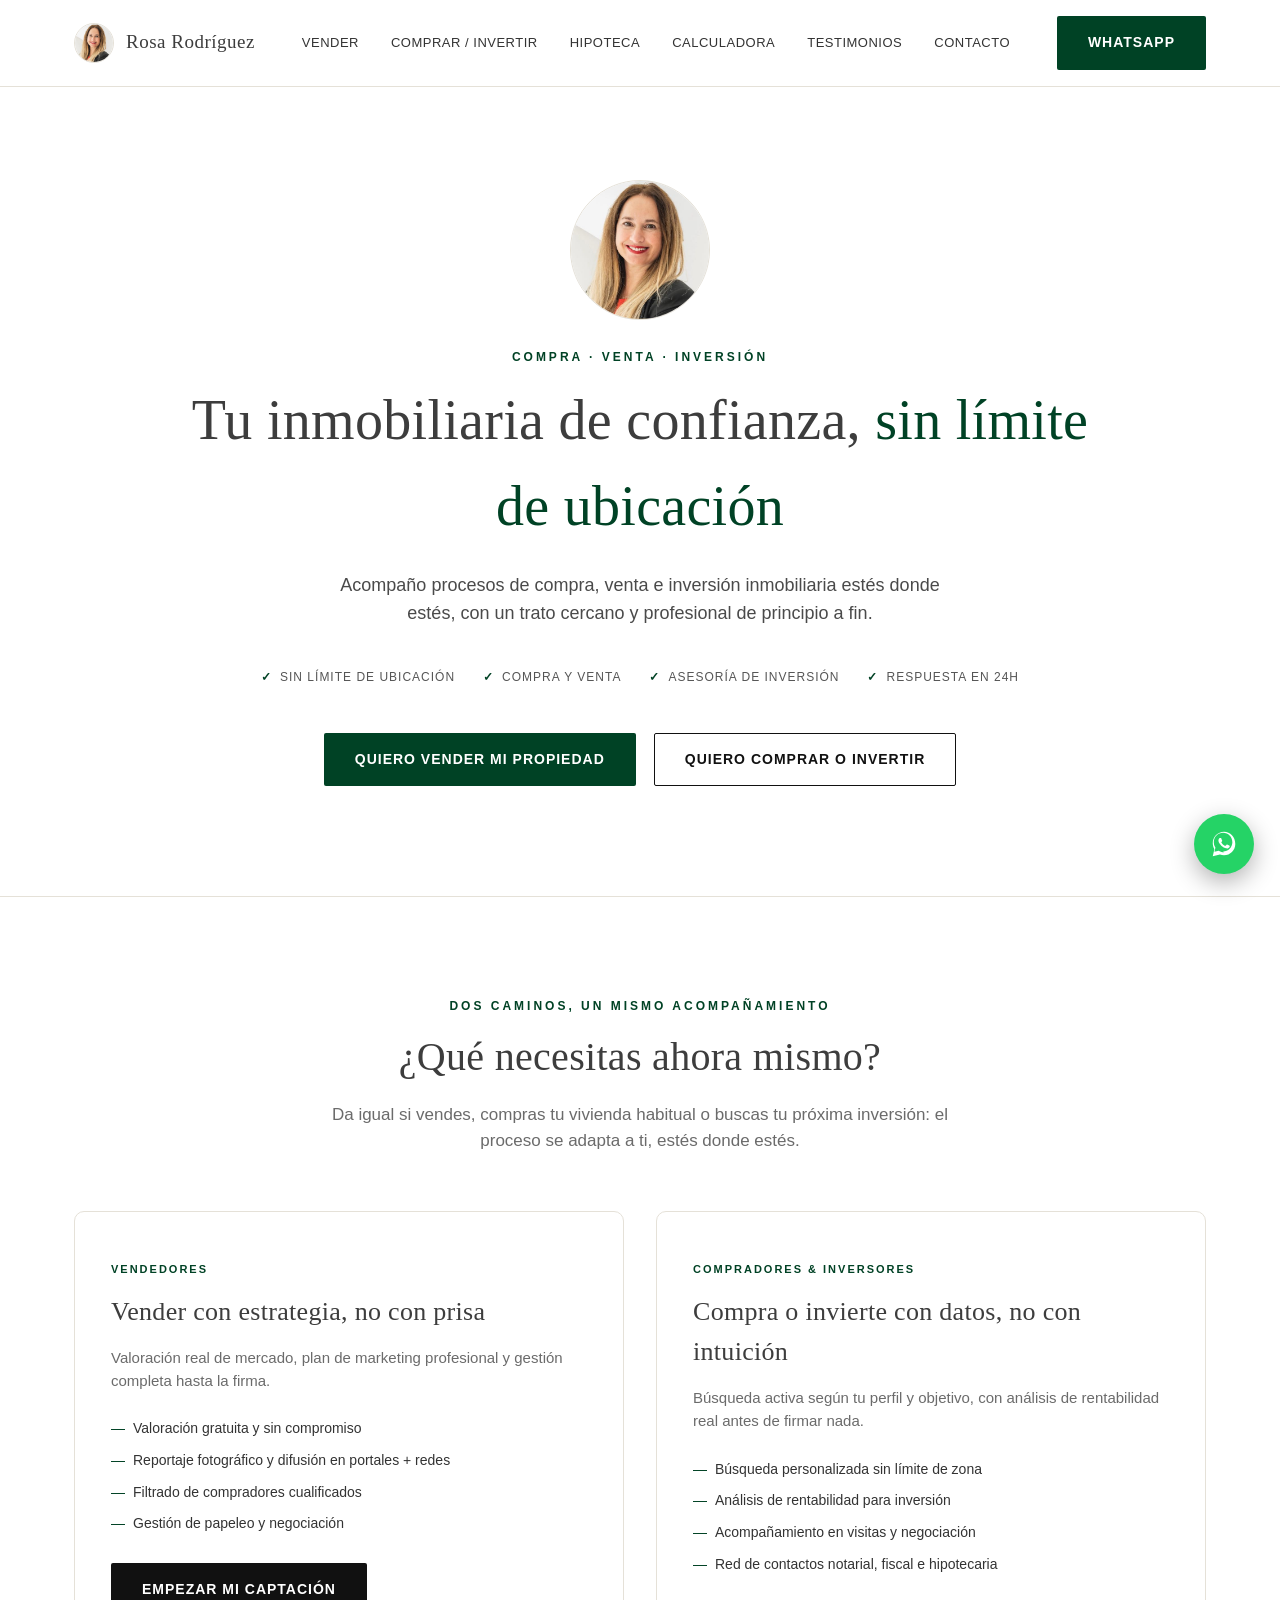
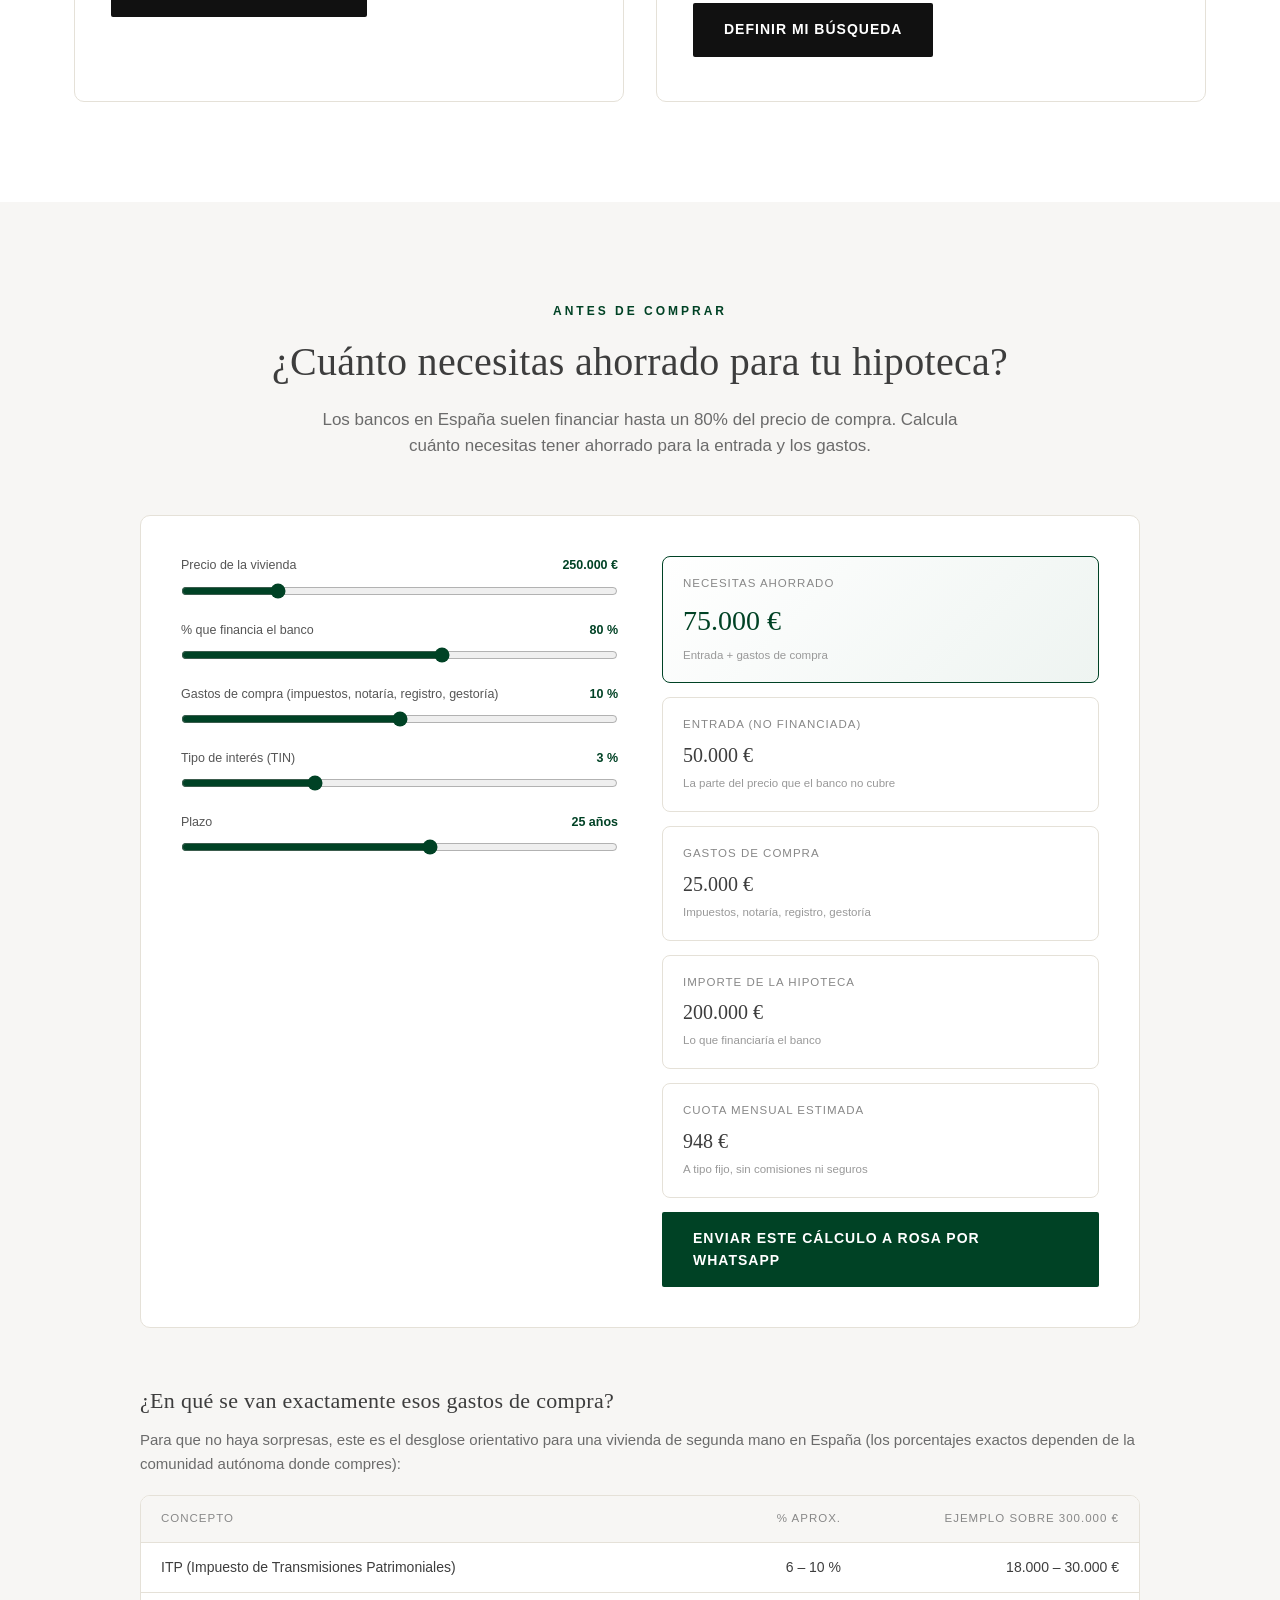
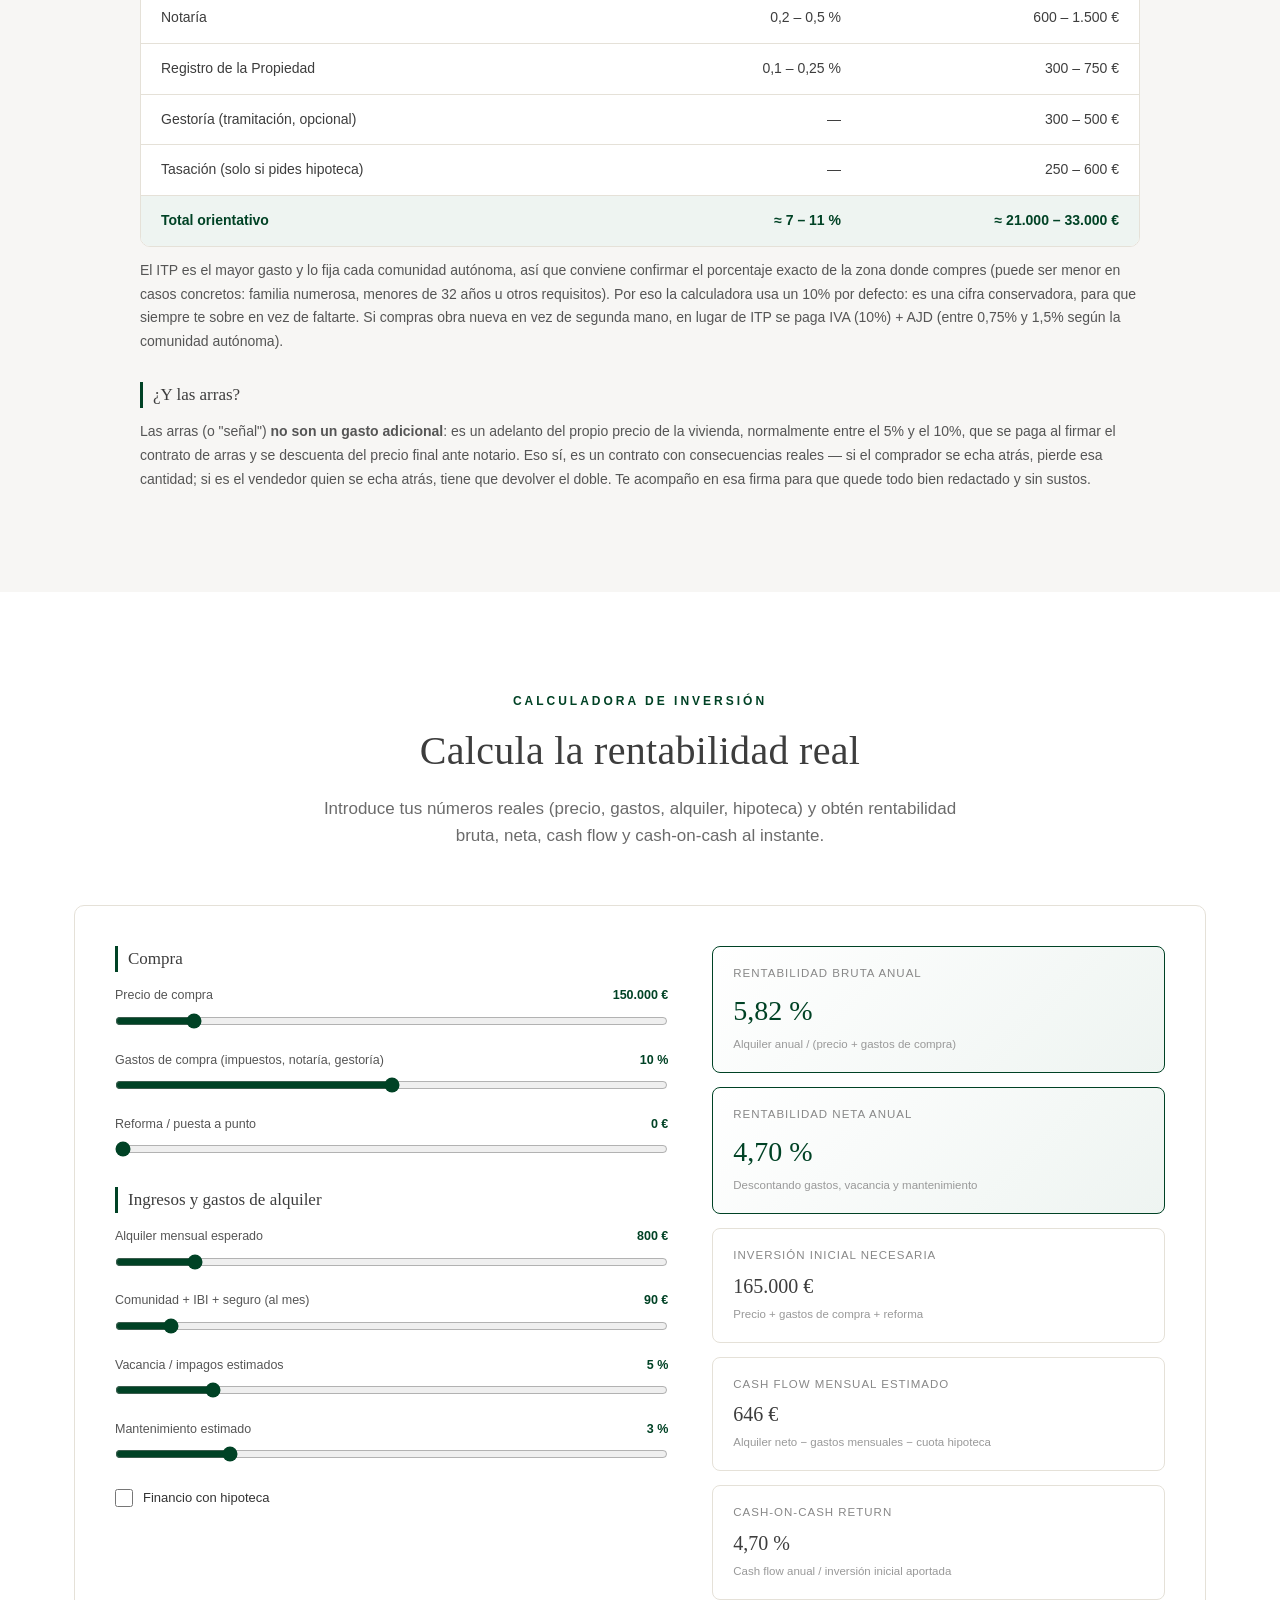
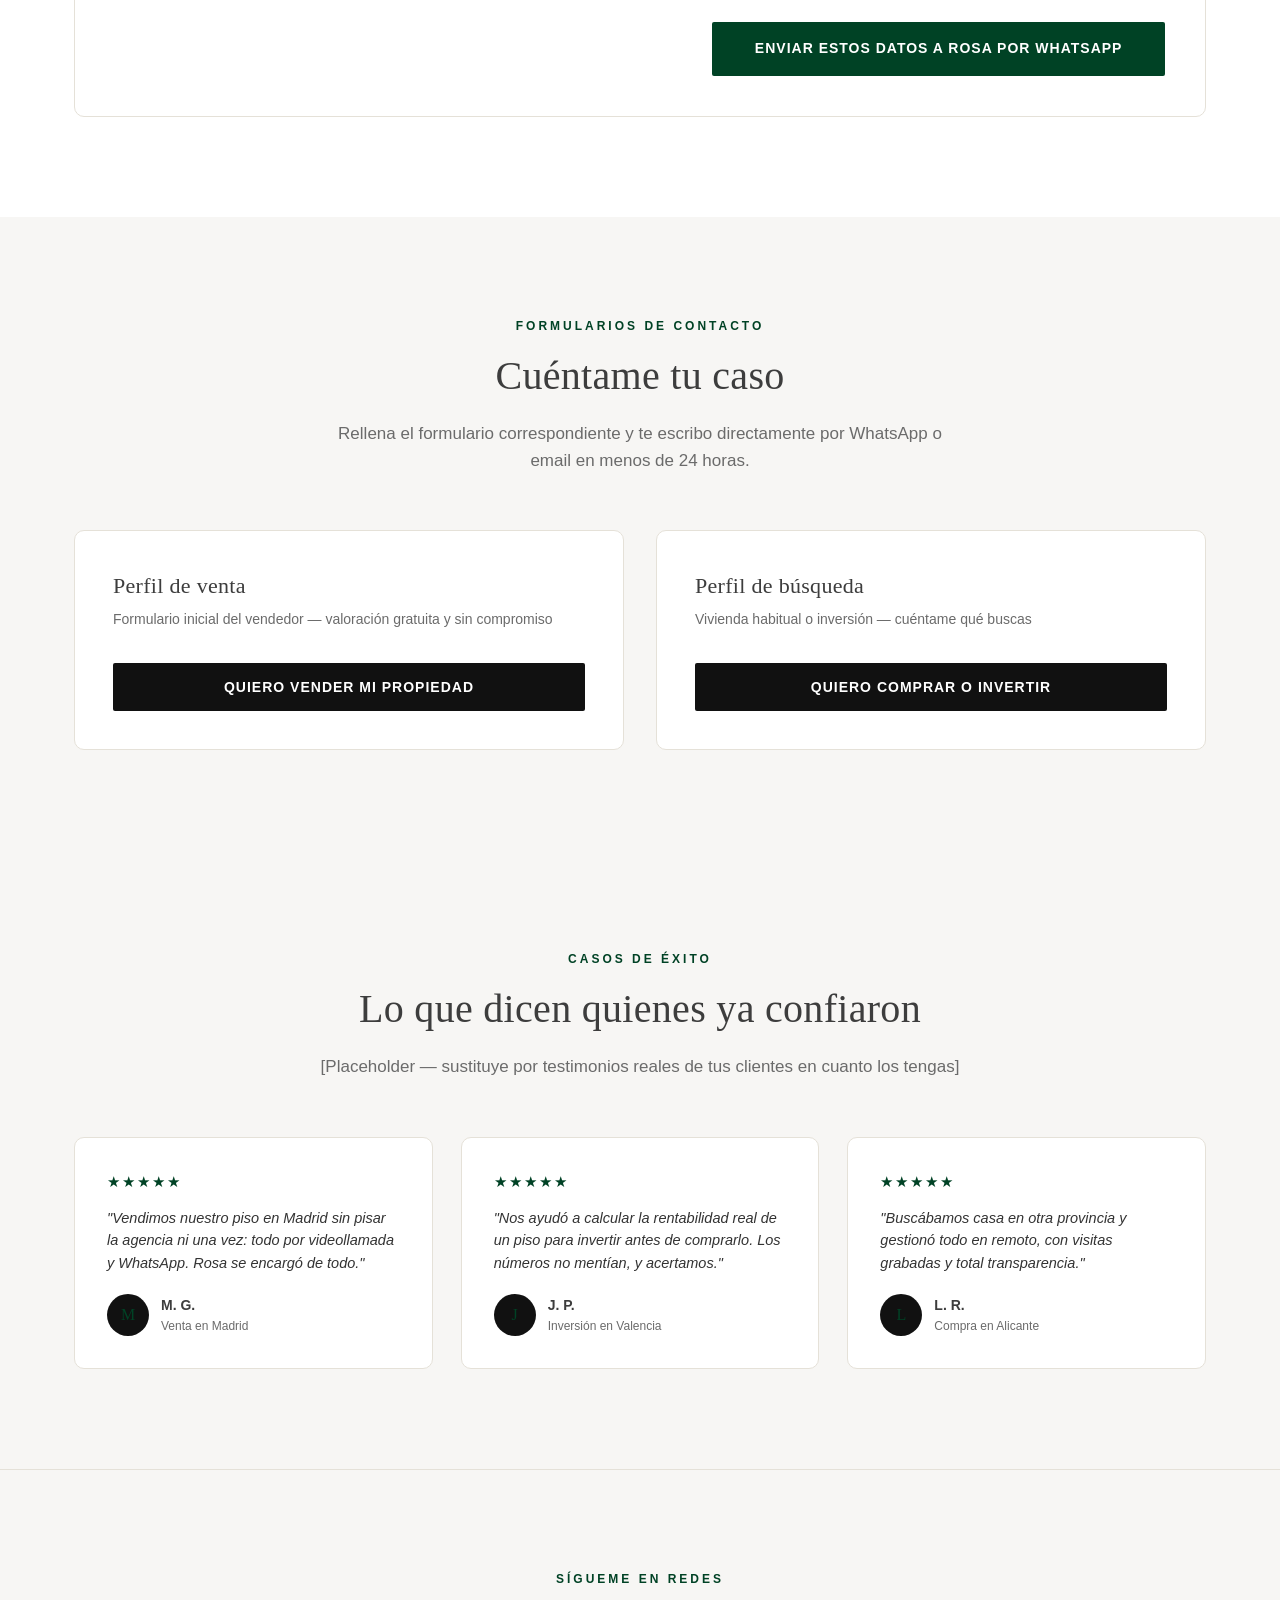
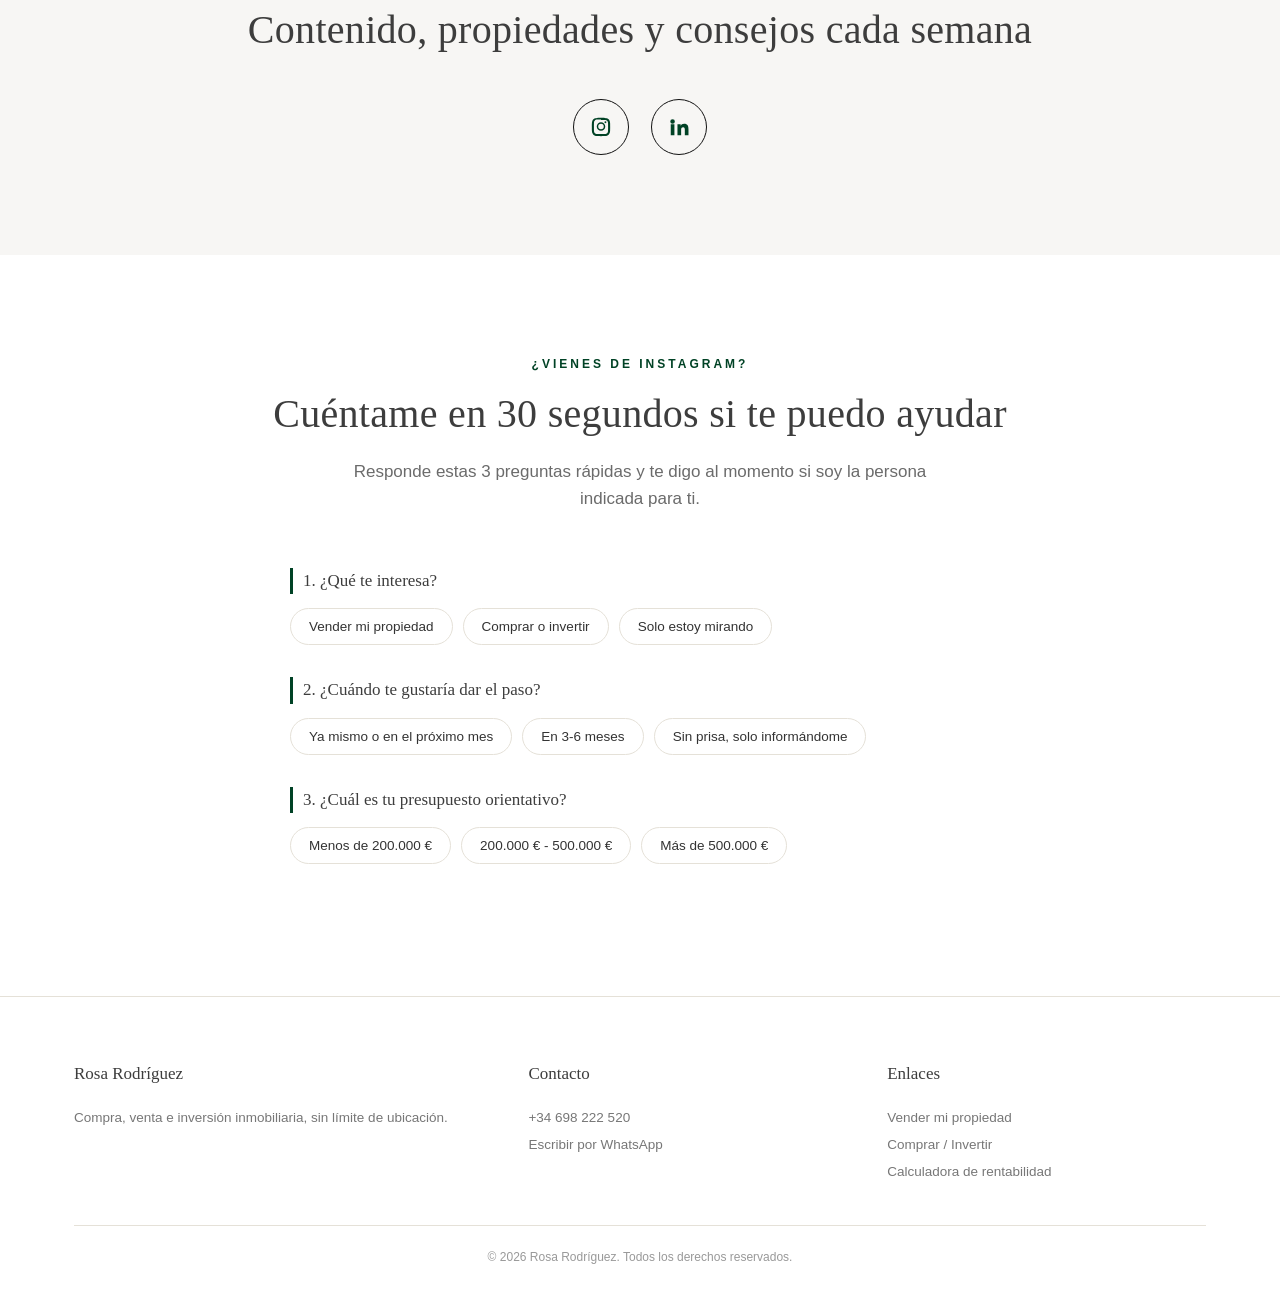
==== index.html @ 21b3a876 "Verde ingles oscuro, texto en gris para contraste, y quitar toda referencia a localizacion especific" ====
<!DOCTYPE html>
<html lang="es">
<head>
<meta charset="UTF-8">
<meta name="viewport" content="width=device-width, initial-scale=1.0">
<title>Rosa Rodríguez | Compra, venta e inversión inmobiliaria, sin límite de ubicación</title>
<meta name="description" content="Rosa Rodríguez. Compra, venta e inversión inmobiliaria sin límite de ubicación. Calculadora de rentabilidad gratuita.">
<link rel="icon" href="data:image/svg+xml,<svg xmlns=%22http://www.w3.org/2000/svg%22 viewBox=%220 0 100 100%22><rect width=%22100%22 height=%22100%22 fill=%22%23ffffff%22/><text x=%2250%22 y=%2268%22 font-size=%2260%22 text-anchor=%22middle%22 fill=%22%23004225%22 font-family=%22Georgia,serif%22>R</text></svg>">

<!-- BRAND: etiquetas para que los anuncios/enlaces compartidos en Meta (Instagram/Facebook) muestren
     título, descripción e imagen correctos. Sustituye og:url por la URL real una vez publicada,
     og-image.png ya incluida en esta carpeta. -->
<meta property="og:type" content="website">
<meta property="og:title" content="Rosa Rodríguez | Compra, venta e inversión inmobiliaria">
<meta property="og:description" content="Compra, venta e inversión inmobiliaria sin límite de ubicación. Calculadora de rentabilidad gratuita.">
<meta property="og:image" content="https://rosa12111972.github.io/rosaluxuryrealtor/og-image.png">
<meta property="og:url" content="https://rosa12111972.github.io/rosaluxuryrealtor/">
<meta property="og:locale" content="es_ES">
<meta name="twitter:card" content="summary_large_image">

<!-- BRAND: Meta Pixel — sustituye TU_PIXEL_ID por el ID real de tu cuenta en
     Meta Events Manager (business.facebook.com/events_manager) cuando lo tengas. -->
<script>
!function(f,b,e,v,n,t,s)
{if(f.fbq)return;n=f.fbq=function(){n.callMethod?
n.callMethod.apply(n,arguments):n.queue.push(arguments)};
if(!f._fbq)f._fbq=n;n.push=n;n.loaded=!0;n.version='2.0';
n.queue=[];t=b.createElement(e);t.async=!0;
t.src=v;s=b.getElementsByTagName(e)[0];
s.parentNode.insertBefore(t,s)}(window, document,'script',
'https://connect.facebook.net/en_US/fbevents.js');
fbq('init', 'TU_PIXEL_ID');
fbq('track', 'PageView');
</script>
<noscript><img height="1" width="1" style="display:none"
src="https://www.facebook.com/tr?id=TU_PIXEL_ID&ev=PageView&noscript=1"
/></noscript>

<style>
/* ============================================================
   CONFIG DE MARCA — marca propia e independiente.
   Sustituye los colores --ev-black/--ev-accent si quieres tu
   propia paleta.
   ============================================================ */

:root{
  --ev-black:#111111;
  --ev-black-soft:#1c1c1c;
  --ev-accent:#004225;
  --ev-text:#3d3d3d;
  --ev-white:#ffffff;
  --ev-gray:#6b6b6b;
  --ev-bg:#f7f6f4;
  --ev-border:#e5e1d8;
  --radius:10px;
  --maxw:1180px;
  --shadow: 0 6px 24px rgba(0,0,0,.05);
  --font-serif: 'Georgia', 'Times New Roman', serif;
  --font-sans: -apple-system, BlinkMacSystemFont, 'Segoe UI', Roboto, Arial, sans-serif;
}

*{box-sizing:border-box; margin:0; padding:0;}
html{scroll-behavior:smooth;}
body{
  font-family:var(--font-sans);
  color:var(--ev-text);
  background:var(--ev-bg);
  line-height:1.55;
  -webkit-font-smoothing:antialiased;
}
img{max-width:100%; display:block;}
a{color:inherit; text-decoration:none;}
.wrap{max-width:var(--maxw); margin:0 auto; padding:0 24px;}
section{padding:100px 0;}
h1,h2,h3{font-family:var(--font-serif); font-weight:400; letter-spacing:.3px;}
h2.section-title{
  font-size:clamp(28px,4vw,40px);
  text-align:center;
  margin-bottom:14px;
}
p.section-sub{
  text-align:center;
  color:var(--ev-gray);
  max-width:640px;
  margin:0 auto 56px;
  font-size:17px;
}
.eyebrow{
  text-transform:uppercase;
  letter-spacing:3px;
  font-size:12px;
  color:var(--ev-accent);
  font-weight:600;
  display:block;
  text-align:center;
  margin-bottom:10px;
}
.btn{
  display:inline-flex;
  align-items:center;
  gap:8px;
  padding:15px 30px;
  border-radius:2px;
  font-size:14px;
  letter-spacing:1px;
  text-transform:uppercase;
  font-weight:600;
  cursor:pointer;
  border:1px solid transparent;
  transition:all .25s ease;
}
.btn-primary{ background:var(--ev-black); color:var(--ev-white); }
.btn-primary:hover{ background:var(--ev-accent); color:var(--ev-white); }
.btn-accent{ background:var(--ev-accent); color:var(--ev-white); }
.btn-accent:hover{ background:var(--ev-black); color:var(--ev-white); }
.btn-outline{ background:transparent; border-color:var(--ev-black); color:var(--ev-black); }
.btn-outline:hover{ background:var(--ev-black); color:var(--ev-white); }
.btn-wa{ background:#25D366; color:#fff; }
.btn-wa:hover{ background:#1ebe57; }

/* ---------- HEADER ---------- */
header{
  position:fixed; top:0; left:0; right:0; z-index:1000;
  background:rgba(255,255,255,.94);
  backdrop-filter:blur(6px);
  border-bottom:1px solid var(--ev-border);
}
.nav{
  max-width:var(--maxw); margin:0 auto; padding:16px 24px;
  display:flex; align-items:center; justify-content:space-between;
}
.brand{ display:flex; align-items:center; gap:12px; }
.brand-avatar{
  width:40px; height:40px; border-radius:50%; object-fit:cover;
  border:1px solid var(--ev-border);
}
.brand-text{ display:flex; flex-direction:column; line-height:1.1; }
.brand .name{ font-family:var(--font-serif); color:var(--ev-text); font-size:19px; letter-spacing:.5px; }
.brand .parent{ /* BRAND: solo modo afiliado */
  display:flex; align-items:center; gap:3px; width:fit-content;
  color:var(--ev-black); font-weight:600;
  font-size:10.5px; letter-spacing:1.8px; text-transform:uppercase;
  margin-top:5px;
}
.brand .parent .amp{ color:var(--ev-accent); font-weight:800; }
.amp-inline{ color:var(--ev-accent); font-weight:700; }
.nav-links{ display:flex; gap:32px; align-items:center; }
.nav-links a{ color:#333; font-size:13px; letter-spacing:.5px; text-transform:uppercase; transition:color .2s; }
.nav-links a:hover{ color:var(--ev-accent); }
.nav-cta{ display:flex; gap:12px; }
.burger{ display:none; background:none; border:none; color:var(--ev-black); font-size:26px; cursor:pointer; }

/* ---------- HERO ---------- */
.hero{
  padding:180px 0 110px;
  background:var(--ev-white);
  color:var(--ev-text);
  text-align:center;
  border-bottom:1px solid var(--ev-border);
}
.hero-avatar{
  width:140px; height:140px; border-radius:50%; object-fit:cover;
  border:1px solid var(--ev-border); margin:0 auto 28px;
}
.hero h1{
  font-size:clamp(32px,5.2vw,56px);
  max-width:900px;
  margin:0 auto 22px;
}
.hero h1 em{ font-style:normal; color:var(--ev-accent); }
.hero p.lead{
  max-width:620px; margin:0 auto 40px;
  color:#4a4a4a; font-size:18px;
}
.hero-badges{
  display:flex; justify-content:center; gap:28px; flex-wrap:wrap;
  margin:0 auto 46px; max-width:800px;
}
.hero-badges span{
  font-size:12px; letter-spacing:1px; text-transform:uppercase;
  color:#555; display:flex; align-items:center; gap:8px;
}
.hero-badges span::before{ content:"✓"; color:var(--ev-accent); font-weight:700; }
.hero-cta{ display:flex; gap:18px; justify-content:center; flex-wrap:wrap; }

/* ---------- FUNNEL CARDS (dual) ---------- */
.dual{
  background:var(--ev-white);
}
.dual-grid{
  display:grid; grid-template-columns:1fr 1fr; gap:32px;
}
.dual-card{
  border:1px solid var(--ev-border);
  border-radius:var(--radius);
  padding:44px 36px;
  position:relative;
  overflow:hidden;
  transition:transform .25s ease, box-shadow .25s ease;
}
.dual-card:hover{ transform:translateY(-4px); box-shadow:var(--shadow); }
.dual-card .tag{
  display:inline-block; font-size:11px; letter-spacing:2px; text-transform:uppercase;
  color:var(--ev-accent); font-weight:700; margin-bottom:14px;
}
.dual-card h3{ font-size:26px; margin-bottom:14px; }
.dual-card p{ color:var(--ev-gray); margin-bottom:26px; font-size:15px; }
.dual-card ul{ list-style:none; margin-bottom:28px; }
.dual-card ul li{ font-size:14px; color:#333; margin-bottom:10px; padding-left:22px; position:relative; }
.dual-card ul li::before{ content:"—"; position:absolute; left:0; color:var(--ev-accent); }

/* ---------- FORMS ---------- */
.form-section{ background:var(--ev-bg); }
.forms-grid{ display:grid; grid-template-columns:1fr 1fr; gap:32px; }
.form-card{
  background:var(--ev-white); border-radius:var(--radius); padding:38px;
  border:1px solid var(--ev-border);
}
.form-card h3{ font-size:22px; margin-bottom:6px; }
.form-card .sub{ color:var(--ev-gray); font-size:14px; margin-bottom:24px; }
.form-wrap{ display:none; margin-top:24px; }
.form-wrap.open{ display:block; }
.form-card h4{
  font-family:var(--font-serif); font-weight:400; font-size:15px; color:var(--ev-text);
  margin:26px 0 14px; border-left:3px solid var(--ev-accent); padding-left:10px;
}
.form-card h4:first-of-type{ margin-top:0; }
.field{ margin-bottom:16px; }
.field label{ display:block; font-size:12px; text-transform:uppercase; letter-spacing:1px; color:var(--ev-gray); margin-bottom:6px; }
.field input, .field select, .field textarea{
  width:100%; padding:12px 14px; border:1px solid var(--ev-border);
  border-radius:6px; font-size:14px; font-family:var(--font-sans);
  background:#fcfcfb;
}
.field input:focus, .field select:focus, .field textarea:focus{
  outline:none; border-color:var(--ev-accent);
}
.field-row{ display:grid; grid-template-columns:1fr 1fr; gap:14px; }
.form-card .btn{ width:100%; justify-content:center; margin-top:8px; }
.form-note{ font-size:12px; color:#999; margin-top:12px; text-align:center; }

/* ---------- CALCULADORA DE HIPOTECA ---------- */
.mortgage-section{ background:var(--ev-bg); }
.mortgage-box{
  max-width:1000px; margin:0 auto; background:var(--ev-white);
  border:1px solid var(--ev-border); border-radius:var(--radius); padding:40px;
  display:grid; grid-template-columns:1fr 1fr; gap:44px;
}
.mortgage-results{ display:flex; flex-direction:column; gap:14px; }

.cost-breakdown{ max-width:1000px; margin:56px auto 0; }
.cost-breakdown h3{ font-size:22px; margin-bottom:10px; }
.cost-breakdown h4{
  font-family:var(--font-serif); font-weight:400; font-size:17px; color:var(--ev-text);
  margin:28px 0 10px; border-left:3px solid var(--ev-accent); padding-left:10px;
}
.cost-intro{ color:var(--ev-gray); font-size:15px; margin-bottom:20px; }
.cost-note{ color:#555; font-size:14px; line-height:1.7; margin-top:12px; }
.cost-table{
  background:var(--ev-white); border:1px solid var(--ev-border); border-radius:var(--radius);
  overflow:hidden;
}
.cost-row{
  display:grid; grid-template-columns:2fr 1fr 1.2fr; gap:10px;
  padding:14px 20px; border-bottom:1px solid var(--ev-border); font-size:14px;
}
.cost-row:last-child{ border-bottom:none; }
.cost-row span:nth-child(2), .cost-row span:nth-child(3){ text-align:right; }
.cost-row-head{
  background:var(--ev-bg); text-transform:uppercase; font-size:11.5px; letter-spacing:1px; color:#888;
}
.cost-row-total{ background:#eef4f1; font-weight:700; color:var(--ev-accent); }

/* ---------- CALCULATOR ---------- */
.calc-section{ background:var(--ev-white); color:var(--ev-text); }
.calc-box{
  background:var(--ev-white);
  border:1px solid var(--ev-border);
  border-radius:var(--radius);
  padding:40px;
  display:grid;
  grid-template-columns:1.1fr .9fr;
  gap:44px;
}
.calc-inputs h4{
  font-family:var(--font-serif); font-weight:400; font-size:17px; color:var(--ev-text);
  margin:22px 0 14px; border-left:3px solid var(--ev-accent); padding-left:10px;
}
.calc-inputs h4:first-child{ margin-top:0; }
.calc-field{ margin-bottom:14px; }
.calc-field label{ display:flex; justify-content:space-between; font-size:12.5px; color:#555; margin-bottom:6px; }
.calc-field label span.val{ color:var(--ev-accent); font-weight:600; }
.calc-field input[type="number"]{
  width:100%; padding:10px 12px; border-radius:6px; border:1px solid var(--ev-border);
  background:#fff; color:var(--ev-text); font-size:14px;
}
.calc-field input[type="range"]{ width:100%; accent-color:var(--ev-accent); }
.calc-toggle{ display:flex; align-items:center; gap:10px; margin:18px 0 6px; }
.calc-toggle input{ width:18px; height:18px; accent-color:var(--ev-accent); }
.calc-toggle label{ font-size:13px; color:#333; }
.mortgage-fields{ display:none; }
.mortgage-fields.active{ display:block; }

.calc-results{ display:flex; flex-direction:column; gap:14px; }
.result-card{
  background:var(--ev-white); border:1px solid var(--ev-border); border-radius:8px;
  padding:18px 20px;
}
.result-card .label{ font-size:11.5px; text-transform:uppercase; letter-spacing:1px; color:#888; margin-bottom:6px; }
.result-card .value{ font-size:28px; font-family:var(--font-serif); color:var(--ev-text); }
.result-card .value.small{ font-size:20px; }
.result-card .hint{ font-size:11.5px; color:#999; margin-top:4px; }
.result-highlight{ border-color:var(--ev-accent); background:linear-gradient(135deg,#fff,#eef4f1); }
.result-highlight .value{ color:var(--ev-accent); }
.calc-cta{ margin-top:8px; }

/* ---------- TESTIMONIALS ---------- */
.testi-grid{ display:grid; grid-template-columns:repeat(3,1fr); gap:28px; }
.testi-card{
  background:var(--ev-white); border:1px solid var(--ev-border); border-radius:var(--radius);
  padding:32px;
}
.testi-stars{ color:var(--ev-accent); font-size:15px; margin-bottom:14px; letter-spacing:2px; }
.testi-card p{ font-size:14.5px; color:#333; margin-bottom:20px; font-style:italic; }
.testi-who{ display:flex; align-items:center; gap:12px; }
.testi-avatar{
  width:42px; height:42px; border-radius:50%; background:var(--ev-black);
  color:var(--ev-accent); display:flex; align-items:center; justify-content:center;
  font-family:var(--font-serif); font-size:16px;
}
.testi-who .n{ font-size:14px; font-weight:600; }
.testi-who .r{ font-size:12px; color:var(--ev-gray); }

/* ---------- SOCIAL ---------- */
.social-section{
  background:var(--ev-bg);
  color:var(--ev-text); text-align:center;
  border-top:1px solid var(--ev-border);
}
.social-icons{ display:flex; justify-content:center; gap:22px; margin-top:38px; flex-wrap:wrap; }
.social-icons a{
  width:56px; height:56px; border-radius:50%; border:1px solid var(--ev-black);
  display:flex; align-items:center; justify-content:center;
  transition:all .25s ease;
}
.social-icons a:hover{ background:var(--ev-black); border-color:var(--ev-black); transform:translateY(-3px); }
.social-icons svg{ width:22px; height:22px; fill:var(--ev-accent); }
.social-icons a:hover svg{ fill:#fff; }

/* ---------- QUIZ DE INTERÉS ---------- */
.quiz-section{ background:var(--ev-white); }
.quiz-box{ max-width:700px; margin:0 auto; }
.quiz-question{ margin-bottom:32px; }
.quiz-question h4{
  font-family:var(--font-serif); font-weight:400; font-size:17px; color:var(--ev-text);
  margin-bottom:14px; border-left:3px solid var(--ev-accent); padding-left:10px;
}
.quiz-options{ display:flex; gap:10px; flex-wrap:wrap; }
.quiz-chip{
  padding:10px 18px; border:1px solid var(--ev-border); border-radius:999px; background:var(--ev-white);
  font-size:13.5px; color:#333; cursor:pointer; transition:all .2s ease; font-family:var(--font-sans);
}
.quiz-chip:hover{ border-color:var(--ev-accent); color:var(--ev-accent); }
.quiz-chip.selected{ background:var(--ev-black); border-color:var(--ev-black); color:var(--ev-white); }
.quiz-result{
  display:none; margin-top:36px; padding:28px; border:1px solid var(--ev-border);
  border-radius:var(--radius); text-align:center; background:var(--ev-bg);
}
.quiz-result.open{ display:block; }
.quiz-result p{ font-size:16px; margin-bottom:20px; color:var(--ev-text); }

/* ---------- FOOTER ---------- */
footer{ background:var(--ev-white); color:#666; padding:64px 0 28px; border-top:1px solid var(--ev-border); }
.footer-grid{ display:grid; grid-template-columns:1.3fr 1fr 1fr; gap:40px; margin-bottom:40px; }
.footer-grid h4{ color:var(--ev-text); font-family:var(--font-serif); font-weight:400; font-size:17px; margin-bottom:16px; }
.footer-grid p, .footer-grid a{ font-size:13.5px; color:#777; line-height:2; }
.footer-grid a:hover{ color:var(--ev-accent); }
.footer-bottom{
  border-top:1px solid var(--ev-border); padding-top:22px; text-align:center; font-size:12px; color:#999;
}

/* ---------- WHATSAPP FLOAT ---------- */
.wa-float{
  position:fixed; bottom:26px; right:26px; z-index:999;
  width:60px; height:60px; border-radius:50%; background:#25D366;
  display:flex; align-items:center; justify-content:center;
  box-shadow:0 8px 24px rgba(0,0,0,.3);
  transition:transform .2s ease;
}
.wa-float:hover{ transform:scale(1.08); }
.wa-float svg{ width:30px; height:30px; fill:#fff; }

/* ---------- MOBILE ---------- */
@media (max-width:920px){
  .dual-grid, .forms-grid, .footer-grid{ grid-template-columns:1fr; }
  .calc-box, .mortgage-box{ grid-template-columns:1fr; }
  .cost-row{ grid-template-columns:1.4fr .8fr 1fr; padding:12px 14px; font-size:12.5px; }
  .testi-grid{ grid-template-columns:1fr; }
  .nav-links{ display:none; }
  .burger{ display:block; }
  .field-row{ grid-template-columns:1fr; }
}
</style>
</head>
<body>

<!-- ============ HEADER ============ -->
<header>
  <div class="nav">
    <div class="brand">
      <img src="rosa.png" alt="Rosa Rodríguez" class="brand-avatar">
      <div class="brand-text">
        <span class="name">Rosa Rodríguez</span>
      </div>
    </div>
    <nav class="nav-links">
      <a href="#vender">Vender</a>
      <a href="#comprar">Comprar / Invertir</a>
      <a href="#hipoteca">Hipoteca</a>
      <a href="#calculadora">Calculadora</a>
      <a href="#testimonios">Testimonios</a>
      <a href="#contacto">Contacto</a>
    </nav>
    <div class="nav-cta">
      <a class="btn btn-accent" id="headerWaBtn" target="_blank" rel="noopener">WhatsApp</a>
    </div>
  </div>
</header>

<!-- ============ HERO ============ -->
<section class="hero">
  <div class="wrap">
    <img src="rosa.png" alt="Rosa Rodríguez" class="hero-avatar">
    <span class="eyebrow">Compra · Venta · Inversión</span>
    <h1>Tu inmobiliaria de confianza, <em>sin límite de ubicación</em></h1>
    <p class="lead">Acompaño procesos de compra, venta e inversión inmobiliaria estés donde estés, con un trato cercano y profesional de principio a fin.</p>
    <div class="hero-badges">
      <span>Sin límite de ubicación</span>
      <span>Compra y venta</span>
      <span>Asesoría de inversión</span>
      <span>Respuesta en 24h</span>
    </div>
    <div class="hero-cta">
      <a href="#vender" class="btn btn-accent">Quiero vender mi propiedad</a>
      <a href="#comprar" class="btn btn-outline">Quiero comprar o invertir</a>
    </div>
  </div>
</section>

<!-- ============ DUAL VALUE PROP ============ -->
<section class="dual">
  <div class="wrap">
    <span class="eyebrow">Dos caminos, un mismo acompañamiento</span>
    <h2 class="section-title">¿Qué necesitas ahora mismo?</h2>
    <p class="section-sub">Da igual si vendes, compras tu vivienda habitual o buscas tu próxima inversión: el proceso se adapta a ti, estés donde estés.</p>
    <div class="dual-grid">
      <div class="dual-card">
        <span class="tag">Vendedores</span>
        <h3>Vender con estrategia, no con prisa</h3>
        <p>Valoración real de mercado, plan de marketing profesional y gestión completa hasta la firma.</p>
        <ul>
          <li>Valoración gratuita y sin compromiso</li>
          <li>Reportaje fotográfico y difusión en portales + redes</li>
          <li>Filtrado de compradores cualificados</li>
          <li>Gestión de papeleo y negociación</li>
        </ul>
        <a href="#vender" class="btn btn-primary">Empezar mi captación</a>
      </div>
      <div class="dual-card">
        <span class="tag">Compradores &amp; Inversores</span>
        <h3>Compra o invierte con datos, no con intuición</h3>
        <p>Búsqueda activa según tu perfil y objetivo, con análisis de rentabilidad real antes de firmar nada.</p>
        <ul>
          <li>Búsqueda personalizada sin límite de zona</li>
          <li>Análisis de rentabilidad para inversión</li>
          <li>Acompañamiento en visitas y negociación</li>
          <li>Red de contactos notarial, fiscal e hipotecaria</li>
        </ul>
        <a href="#comprar" class="btn btn-primary">Definir mi búsqueda</a>
      </div>
    </div>
  </div>
</section>

<!-- ============ CALCULADORA DE HIPOTECA ============ -->
<section class="mortgage-section" id="hipoteca">
  <div class="wrap">
    <span class="eyebrow">Antes de comprar</span>
    <h2 class="section-title">¿Cuánto necesitas ahorrado para tu hipoteca?</h2>
    <p class="section-sub">Los bancos en España suelen financiar hasta un 80% del precio de compra. Calcula cuánto necesitas tener ahorrado para la entrada y los gastos.</p>

    <div class="mortgage-box">
      <div class="mortgage-inputs">
        <div class="calc-field">
          <label>Precio de la vivienda <span class="val" id="mh_v_precio">250.000 €</span></label>
          <input type="range" id="mh_precio" min="50000" max="1000000" step="1000" value="250000">
        </div>
        <div class="calc-field">
          <label>% que financia el banco <span class="val" id="mh_v_financiacion">80 %</span></label>
          <input type="range" id="mh_financiacion" min="50" max="100" step="5" value="80">
        </div>
        <div class="calc-field">
          <label>Gastos de compra (impuestos, notaría, registro, gestoría) <span class="val" id="mh_v_gastos">10 %</span></label>
          <input type="range" id="mh_gastos" min="0" max="20" step="0.5" value="10">
        </div>
        <div class="calc-field">
          <label>Tipo de interés (TIN) <span class="val" id="mh_v_interes">3 %</span></label>
          <input type="range" id="mh_interes" min="0" max="10" step="0.05" value="3">
        </div>
        <div class="calc-field">
          <label>Plazo <span class="val" id="mh_v_plazo">25 años</span></label>
          <input type="range" id="mh_plazo" min="5" max="40" step="1" value="25">
        </div>
      </div>

      <div class="mortgage-results">
        <div class="result-card result-highlight">
          <div class="label">Necesitas ahorrado</div>
          <div class="value" id="mh_r_total">75.000 €</div>
          <div class="hint">Entrada + gastos de compra</div>
        </div>
        <div class="result-card">
          <div class="label">Entrada (no financiada)</div>
          <div class="value small" id="mh_r_entrada">50.000 €</div>
          <div class="hint">La parte del precio que el banco no cubre</div>
        </div>
        <div class="result-card">
          <div class="label">Gastos de compra</div>
          <div class="value small" id="mh_r_gastos">25.000 €</div>
          <div class="hint">Impuestos, notaría, registro, gestoría</div>
        </div>
        <div class="result-card">
          <div class="label">Importe de la hipoteca</div>
          <div class="value small" id="mh_r_hipoteca">200.000 €</div>
          <div class="hint">Lo que financiaría el banco</div>
        </div>
        <div class="result-card">
          <div class="label">Cuota mensual estimada</div>
          <div class="value small" id="mh_r_cuota">948 €</div>
          <div class="hint">A tipo fijo, sin comisiones ni seguros</div>
        </div>
        <a class="btn btn-accent" id="mhWaBtn" target="_blank" rel="noopener" style="width:100%; justify-content:center;">Enviar este cálculo a Rosa por WhatsApp</a>
      </div>
    </div>

    <div class="cost-breakdown">
      <h3>¿En qué se van exactamente esos gastos de compra?</h3>
      <p class="cost-intro">Para que no haya sorpresas, este es el desglose orientativo para una vivienda de segunda mano en España (los porcentajes exactos dependen de la comunidad autónoma donde compres):</p>

      <div class="cost-table">
        <div class="cost-row cost-row-head">
          <span>Concepto</span>
          <span>% aprox.</span>
          <span>Ejemplo sobre 300.000 €</span>
        </div>
        <div class="cost-row">
          <span>ITP (Impuesto de Transmisiones Patrimoniales)</span>
          <span>6 – 10 %</span>
          <span>18.000 – 30.000 €</span>
        </div>
        <div class="cost-row">
          <span>Notaría</span>
          <span>0,2 – 0,5 %</span>
          <span>600 – 1.500 €</span>
        </div>
        <div class="cost-row">
          <span>Registro de la Propiedad</span>
          <span>0,1 – 0,25 %</span>
          <span>300 – 750 €</span>
        </div>
        <div class="cost-row">
          <span>Gestoría (tramitación, opcional)</span>
          <span>—</span>
          <span>300 – 500 €</span>
        </div>
        <div class="cost-row">
          <span>Tasación (solo si pides hipoteca)</span>
          <span>—</span>
          <span>250 – 600 €</span>
        </div>
        <div class="cost-row cost-row-total">
          <span>Total orientativo</span>
          <span>≈ 7 – 11 %</span>
          <span>≈ 21.000 – 33.000 €</span>
        </div>
      </div>
      <p class="cost-note">El ITP es el mayor gasto y lo fija cada comunidad autónoma, así que conviene confirmar el porcentaje exacto de la zona donde compres (puede ser menor en casos concretos: familia numerosa, menores de 32 años u otros requisitos). Por eso la calculadora usa un 10% por defecto: es una cifra conservadora, para que siempre te sobre en vez de faltarte. Si compras obra nueva en vez de segunda mano, en lugar de ITP se paga IVA (10%) + AJD (entre 0,75% y 1,5% según la comunidad autónoma).</p>

      <h4>¿Y las arras?</h4>
      <p class="cost-note">Las arras (o "señal") <strong>no son un gasto adicional</strong>: es un adelanto del propio precio de la vivienda, normalmente entre el 5% y el 10%, que se paga al firmar el contrato de arras y se descuenta del precio final ante notario. Eso sí, es un contrato con consecuencias reales — si el comprador se echa atrás, pierde esa cantidad; si es el vendedor quien se echa atrás, tiene que devolver el doble. Te acompaño en esa firma para que quede todo bien redactado y sin sustos.</p>
    </div>
  </div>
</section>

<!-- ============ CALCULATOR ============ -->
<section class="calc-section" id="calculadora">
  <div class="wrap">
    <span class="eyebrow">Calculadora de inversión</span>
    <h2 class="section-title">Calcula la rentabilidad real</h2>
    <p class="section-sub">Introduce tus números reales (precio, gastos, alquiler, hipoteca) y obtén rentabilidad bruta, neta, cash flow y cash-on-cash al instante.</p>

    <div class="calc-box">
      <div class="calc-inputs">
        <h4>Compra</h4>
        <div class="calc-field">
          <label>Precio de compra <span class="val" id="v_precio">150.000 €</span></label>
          <input type="range" id="precio" min="20000" max="1000000" step="1000" value="150000">
        </div>
        <div class="calc-field">
          <label>Gastos de compra (impuestos, notaría, gestoría) <span class="val" id="v_gastosCompraPct">10 %</span></label>
          <input type="range" id="gastosCompraPct" min="0" max="20" step="0.5" value="10">
        </div>
        <div class="calc-field">
          <label>Reforma / puesta a punto <span class="val" id="v_reforma">0 €</span></label>
          <input type="range" id="reforma" min="0" max="100000" step="500" value="0">
        </div>

        <h4>Ingresos y gastos de alquiler</h4>
        <div class="calc-field">
          <label>Alquiler mensual esperado <span class="val" id="v_alquiler">800 €</span></label>
          <input type="range" id="alquiler" min="0" max="6000" step="10" value="800">
        </div>
        <div class="calc-field">
          <label>Comunidad + IBI + seguro (al mes) <span class="val" id="v_gastosMes">90 €</span></label>
          <input type="range" id="gastosMes" min="0" max="1000" step="5" value="90">
        </div>
        <div class="calc-field">
          <label>Vacancia / impagos estimados <span class="val" id="v_vacancia">5 %</span></label>
          <input type="range" id="vacancia" min="0" max="30" step="1" value="5">
        </div>
        <div class="calc-field">
          <label>Mantenimiento estimado <span class="val" id="v_mantenimiento">3 %</span></label>
          <input type="range" id="mantenimiento" min="0" max="15" step="0.5" value="3">
        </div>

        <div class="calc-toggle">
          <input type="checkbox" id="usaHipoteca">
          <label for="usaHipoteca">Financio con hipoteca</label>
        </div>
        <div class="mortgage-fields" id="mortgageFields">
          <h4 style="margin-top:0">Hipoteca</h4>
          <div class="calc-field">
            <label>Entrada <span class="val" id="v_entrada">20 %</span></label>
            <input type="range" id="entrada" min="0" max="100" step="1" value="20">
          </div>
          <div class="calc-field">
            <label>Tipo de interés (TIN) <span class="val" id="v_interes">3 %</span></label>
            <input type="range" id="interes" min="0" max="10" step="0.05" value="3">
          </div>
          <div class="calc-field">
            <label>Plazo <span class="val" id="v_plazo">25 años</span></label>
            <input type="range" id="plazo" min="5" max="40" step="1" value="25">
          </div>
        </div>
      </div>

      <div class="calc-results">
        <div class="result-card result-highlight">
          <div class="label">Rentabilidad bruta anual</div>
          <div class="value" id="r_bruta">6,40 %</div>
          <div class="hint">Alquiler anual / (precio + gastos de compra)</div>
        </div>
        <div class="result-card result-highlight">
          <div class="label">Rentabilidad neta anual</div>
          <div class="value" id="r_neta">4,85 %</div>
          <div class="hint">Descontando gastos, vacancia y mantenimiento</div>
        </div>
        <div class="result-card">
          <div class="label">Inversión inicial necesaria</div>
          <div class="value small" id="r_inversion">165.000 €</div>
          <div class="hint" id="r_inversion_hint">Precio + gastos de compra + reforma</div>
        </div>
        <div class="result-card">
          <div class="label">Cash flow mensual estimado</div>
          <div class="value small" id="r_cashflow">613 €</div>
          <div class="hint">Alquiler neto − gastos mensuales − cuota hipoteca</div>
        </div>
        <div class="result-card">
          <div class="label">Cash-on-cash return</div>
          <div class="value small" id="r_coc">4,85 %</div>
          <div class="hint">Cash flow anual / inversión inicial aportada</div>
        </div>
        <div class="calc-cta">
          <a class="btn btn-accent" id="calcWaBtn" target="_blank" rel="noopener" style="width:100%; justify-content:center;">Enviar estos datos a Rosa por WhatsApp</a>
        </div>
      </div>
    </div>
  </div>
</section>

<!-- ============ FORMS ============ -->
<section class="form-section">
  <div class="wrap">
    <span class="eyebrow">Formularios de contacto</span>
    <h2 class="section-title">Cuéntame tu caso</h2>
    <p class="section-sub">Rellena el formulario correspondiente y te escribo directamente por WhatsApp o email en menos de 24 horas.</p>

    <div class="forms-grid">
      <!-- VENDER -->
      <div class="form-card" id="vender">
        <h3>Perfil de venta</h3>
        <p class="sub">Formulario inicial del vendedor — valoración gratuita y sin compromiso</p>
        <button type="button" class="btn btn-primary form-toggle" id="toggleVender">Quiero vender mi propiedad</button>
        <div class="form-wrap" id="wrapVender">
        <form id="formVender">
          <h4>Datos personales</h4>
          <div class="field-row">
            <div class="field"><label>Nombre completo</label><input type="text" name="nombre" required></div>
            <div class="field"><label>Teléfono</label><input type="tel" name="telefono" required></div>
          </div>
          <div class="field-row">
            <div class="field"><label>Email</label><input type="email" name="email"></div>
            <div class="field">
              <label>Forma de contacto preferida</label>
              <select name="contacto_preferido">
                <option>WhatsApp</option>
                <option>Llamada</option>
                <option>Email</option>
              </select>
            </div>
          </div>

          <h4>Datos del inmueble</h4>
          <div class="field"><label>Dirección o zona exacta</label><input type="text" name="direccion" placeholder="Ej. Calle, número, ciudad" required></div>
          <div class="field-row">
            <div class="field">
              <label>Tipo de inmueble</label>
              <select name="tipo">
                <option>Piso</option>
                <option>Casa / Chalet</option>
                <option>Ático</option>
                <option>Local / Oficina</option>
                <option>Terreno</option>
                <option>Otro</option>
              </select>
            </div>
            <div class="field">
              <label>Estado del inmueble</label>
              <select name="estado_inmueble">
                <option>Buen estado</option>
                <option>A reformar</option>
                <option>Reformado</option>
                <option>Obra nueva</option>
              </select>
            </div>
          </div>
          <div class="field-row">
            <div class="field"><label>Superficie (m²)</label><input type="number" name="superficie" min="0" placeholder="Ej. 180"></div>
            <div class="field"><label>Habitaciones</label><input type="number" name="habitaciones" min="0" placeholder="Ej. 4"></div>
          </div>
          <div class="field-row">
            <div class="field"><label>Baños</label><input type="number" name="banos" min="0" placeholder="Ej. 2"></div>
            <div class="field">
              <label>Garaje y trastero</label>
              <select name="garaje_trastero">
                <option>No</option>
                <option>Solo garaje</option>
                <option>Solo trastero</option>
                <option>Sí, ambos</option>
              </select>
            </div>
          </div>

          <h4>Precio y condiciones</h4>
          <div class="field-row">
            <div class="field"><label>Precio que esperas obtener</label><input type="text" name="precio_esperado" placeholder="Ej. 450.000 €"></div>
            <div class="field">
              <label>¿Hipoteca pendiente?</label>
              <select name="hipoteca_pendiente">
                <option>No</option>
                <option>Sí</option>
              </select>
            </div>
          </div>
          <div class="field-row">
            <div class="field">
              <label>Motivo de la venta</label>
              <select name="motivo_venta">
                <option>Cambio de vivienda</option>
                <option>Herencia</option>
                <option>Necesidad económica</option>
                <option>Inversión</option>
                <option>Otro</option>
              </select>
            </div>
            <div class="field">
              <label>Plazo para vender</label>
              <select name="plazo_venta">
                <option>Urgente (menos de 1 mes)</option>
                <option>1 - 3 meses</option>
                <option>3 - 6 meses</option>
                <option>Sin prisa</option>
              </select>
            </div>
          </div>
          <div class="field">
            <label>¿Ya tienes un contrato con otra agencia?</label>
            <select name="otra_agencia">
              <option>No</option>
              <option>Sí, sin exclusiva</option>
              <option>Sí, en exclusiva</option>
            </select>
          </div>
          <div class="field"><label>Comentarios adicionales</label><textarea name="comentarios" rows="3"></textarea></div>

          <button type="submit" class="btn btn-primary">Escribir por WhatsApp</button>
          <p class="form-note">Al enviar, se abrirá WhatsApp con tus datos ya redactados.</p>
        </form>
        </div>
      </div>

      <!-- COMPRAR -->
      <div class="form-card" id="comprar">
        <h3>Perfil de búsqueda</h3>
        <p class="sub">Vivienda habitual o inversión — cuéntame qué buscas</p>
        <button type="button" class="btn btn-primary form-toggle" id="toggleComprar">Quiero comprar o invertir</button>
        <div class="form-wrap" id="wrapComprar">
        <form id="formComprar">
          <div class="field-row">
            <div class="field"><label>Nombre</label><input type="text" name="nombre" required></div>
            <div class="field"><label>Teléfono</label><input type="tel" name="telefono" required></div>
          </div>
          <div class="field"><label>Email</label><input type="email" name="email"></div>
          <div class="field-row">
            <div class="field">
              <label>Tipo de operación</label>
              <select name="operacion">
                <option>Vivienda habitual</option>
                <option>Inversión / Alquiler</option>
                <option>Segunda residencia</option>
              </select>
            </div>
            <div class="field"><label>Presupuesto aprox.</label><input type="text" name="presupuesto" placeholder="Ej. 200.000 €"></div>
          </div>
          <div class="field"><label>Zona(s) de interés</label><input type="text" name="zona" placeholder="¿Dónde te gustaría comprar o invertir?"></div>
          <div class="field"><label>Comentarios</label><textarea name="comentarios" rows="3"></textarea></div>
          <button type="submit" class="btn btn-primary">Escribir por WhatsApp</button>
          <p class="form-note">Al enviar, se abrirá WhatsApp con tus datos ya redactados.</p>
        </form>
        </div>
      </div>
    </div>
  </div>
</section>

<!-- ============ TESTIMONIOS ============ -->
<section id="testimonios">
  <div class="wrap">
    <span class="eyebrow">Casos de éxito</span>
    <h2 class="section-title">Lo que dicen quienes ya confiaron</h2>
    <p class="section-sub">[Placeholder — sustituye por testimonios reales de tus clientes en cuanto los tengas]</p>
    <div class="testi-grid">
      <div class="testi-card">
        <div class="testi-stars">★★★★★</div>
        <p>"Vendimos nuestro piso en Madrid sin pisar la agencia ni una vez: todo por videollamada y WhatsApp. Rosa se encargó de todo."</p>
        <div class="testi-who">
          <div class="testi-avatar">M</div>
          <div><div class="n">M. G.</div><div class="r">Venta en Madrid</div></div>
        </div>
      </div>
      <div class="testi-card">
        <div class="testi-stars">★★★★★</div>
        <p>"Nos ayudó a calcular la rentabilidad real de un piso para invertir antes de comprarlo. Los números no mentían, y acertamos."</p>
        <div class="testi-who">
          <div class="testi-avatar">J</div>
          <div><div class="n">J. P.</div><div class="r">Inversión en Valencia</div></div>
        </div>
      </div>
      <div class="testi-card">
        <div class="testi-stars">★★★★★</div>
        <p>"Buscábamos casa en otra provincia y gestionó todo en remoto, con visitas grabadas y total transparencia."</p>
        <div class="testi-who">
          <div class="testi-avatar">L</div>
          <div><div class="n">L. R.</div><div class="r">Compra en Alicante</div></div>
        </div>
      </div>
    </div>
  </div>
</section>

<!-- ============ SOCIAL ============ -->
<section class="social-section">
  <div class="wrap">
    <span class="eyebrow">Sígueme en redes</span>
    <h2 class="section-title">Contenido, propiedades y consejos cada semana</h2>
    <div class="social-icons">
      <a href="#" id="socialInstagram" target="_blank" rel="noopener" aria-label="Instagram">
        <svg viewBox="0 0 24 24"><path d="M12 2c2.7 0 3.06.01 4.12.06 1.06.05 1.79.22 2.43.47.66.26 1.22.6 1.77 1.15.55.55.9 1.11 1.15 1.77.25.64.42 1.37.47 2.43C21.99 8.94 22 9.3 22 12s-.01 3.06-.06 4.12c-.05 1.06-.22 1.79-.47 2.43a4.9 4.9 0 0 1-1.15 1.77 4.9 4.9 0 0 1-1.77 1.15c-.64.25-1.37.42-2.43.47C15.06 21.99 14.7 22 12 22s-3.06-.01-4.12-.06c-1.06-.05-1.79-.22-2.43-.47a4.9 4.9 0 0 1-1.77-1.15 4.9 4.9 0 0 1-1.15-1.77c-.25-.64-.42-1.37-.47-2.43C2.01 15.06 2 14.7 2 12s.01-3.06.06-4.12c.05-1.06.22-1.79.47-2.43.26-.66.6-1.22 1.15-1.77A4.9 4.9 0 0 1 5.45 2.53c.64-.25 1.37-.42 2.43-.47C8.94 2.01 9.3 2 12 2zm0 1.8c-2.65 0-2.98.01-4.02.06-.87.04-1.34.18-1.65.3-.42.16-.71.35-1.02.66-.31.31-.5.6-.66 1.02-.12.31-.26.78-.3 1.65C4.31 9.02 4.3 9.35 4.3 12s.01 2.98.06 4.02c.04.87.18 1.34.3 1.65.16.42.35.71.66 1.02.31.31.6.5 1.02.66.31.12.78.26 1.65.3 1.04.05 1.37.06 4.02.06s2.98-.01 4.02-.06c.87-.04 1.34-.18 1.65-.3.42-.16.71-.35 1.02-.66.31-.31.5-.6.66-1.02.12-.31.26-.78.3-1.65.05-1.04.06-1.37.06-4.02s-.01-2.98-.06-4.02c-.04-.87-.18-1.34-.3-1.65a2.7 2.7 0 0 0-.66-1.02 2.7 2.7 0 0 0-1.02-.66c-.31-.12-.78-.26-1.65-.3C14.98 4.31 14.65 4.3 12 4.3zm0 3.05a4.65 4.65 0 1 1 0 9.3 4.65 4.65 0 0 1 0-9.3zm0 7.67a3.02 3.02 0 1 0 0-6.04 3.02 3.02 0 0 0 0 6.04zm5.92-7.85a1.09 1.09 0 1 1-2.17 0 1.09 1.09 0 0 1 2.17 0z"/></svg>
      </a>
      <a href="#" id="socialFacebook" target="_blank" rel="noopener" aria-label="Facebook">
        <svg viewBox="0 0 24 24"><path d="M13.5 22v-8.4h2.8l.42-3.26h-3.22V8.24c0-.94.26-1.58 1.6-1.58h1.72V3.76c-.3-.04-1.3-.13-2.48-.13-2.46 0-4.14 1.5-4.14 4.26v2.45H7.4v3.26h2.8V22h3.3z"/></svg>
      </a>
      <a href="#" id="socialLinkedin" target="_blank" rel="noopener" aria-label="LinkedIn">
        <svg viewBox="0 0 24 24"><path d="M4.98 3.5a2.5 2.5 0 1 1 0 5 2.5 2.5 0 0 1 0-5zM3 9h4v12H3V9zm7 0h3.8v1.64h.05c.53-1 1.82-2.05 3.75-2.05 4.01 0 4.75 2.64 4.75 6.08V21h-4v-5.6c0-1.34-.02-3.05-1.86-3.05-1.87 0-2.16 1.46-2.16 2.96V21h-4V9z"/></svg>
      </a>
      <a href="#" id="socialTiktok" target="_blank" rel="noopener" aria-label="TikTok">
        <svg viewBox="0 0 24 24"><path d="M16.5 2h-3.2v13.2a2.9 2.9 0 1 1-2.06-2.78V9.1a6.1 6.1 0 1 0 5.26 6.04V8.9a7.9 7.9 0 0 0 4.6 1.47V7.2a4.7 4.7 0 0 1-4.6-5.2z"/></svg>
      </a>
    </div>
  </div>
</section>

<!-- ============ QUIZ DE INTERÉS ============ -->
<section class="quiz-section" id="quiz">
  <div class="wrap">
    <span class="eyebrow">¿Vienes de Instagram?</span>
    <h2 class="section-title">Cuéntame en 30 segundos si te puedo ayudar</h2>
    <p class="section-sub">Responde estas 3 preguntas rápidas y te digo al momento si soy la persona indicada para ti.</p>

    <div class="quiz-box">
      <div class="quiz-question" data-q="interes">
        <h4>1. ¿Qué te interesa?</h4>
        <div class="quiz-options">
          <button type="button" class="quiz-chip" data-value="Vender mi propiedad">Vender mi propiedad</button>
          <button type="button" class="quiz-chip" data-value="Comprar o invertir">Comprar o invertir</button>
          <button type="button" class="quiz-chip" data-value="Solo estoy mirando">Solo estoy mirando</button>
        </div>
      </div>

      <div class="quiz-question" data-q="plazo">
        <h4>2. ¿Cuándo te gustaría dar el paso?</h4>
        <div class="quiz-options">
          <button type="button" class="quiz-chip" data-value="Ya mismo o en el próximo mes">Ya mismo o en el próximo mes</button>
          <button type="button" class="quiz-chip" data-value="En 3-6 meses">En 3-6 meses</button>
          <button type="button" class="quiz-chip" data-value="Sin prisa, solo informándome">Sin prisa, solo informándome</button>
        </div>
      </div>

      <div class="quiz-question" data-q="presupuesto">
        <h4>3. ¿Cuál es tu presupuesto orientativo?</h4>
        <div class="quiz-options">
          <button type="button" class="quiz-chip" data-value="Menos de 200.000 €">Menos de 200.000 €</button>
          <button type="button" class="quiz-chip" data-value="200.000 € - 500.000 €">200.000 € - 500.000 €</button>
          <button type="button" class="quiz-chip" data-value="Más de 500.000 €">Más de 500.000 €</button>
        </div>
      </div>

      <div class="quiz-result" id="quizResult">
        <p id="quizResultText"></p>
        <a class="btn btn-accent" id="quizWaBtn" target="_blank" rel="noopener">Enviar mis respuestas por WhatsApp</a>
      </div>
    </div>
  </div>
</section>

<!-- ============ FOOTER ============ -->
<footer id="contacto">
  <div class="wrap">
    <div class="footer-grid">
      <div>
        <h4>Rosa Rodríguez</h4>
        <p>Compra, venta e inversión inmobiliaria, sin límite de ubicación.</p>
      </div>
      <div>
        <h4>Contacto</h4>
        <p><a href="tel:+34698222520">+34 698 222 520</a></p>
        <p><a id="footerWaBtn" href="#" target="_blank" rel="noopener">Escribir por WhatsApp</a></p>
      </div>
      <div>
        <h4>Enlaces</h4>
        <p><a href="#vender">Vender mi propiedad</a></p>
        <p><a href="#comprar">Comprar / Invertir</a></p>
        <p><a href="#calculadora">Calculadora de rentabilidad</a></p>
      </div>
    </div>
    <div class="footer-bottom">
      © <span id="year"></span> Rosa Rodríguez. Todos los derechos reservados.
    </div>
  </div>
</footer>

<a class="wa-float" id="floatWaBtn" target="_blank" rel="noopener" aria-label="WhatsApp">
  <svg viewBox="0 0 32 32"><path d="M16.02 3C9.4 3 4 8.4 4 15.02c0 2.35.63 4.55 1.72 6.45L4 29l7.72-1.68a12 12 0 0 0 4.3.78c6.63 0 12.02-5.4 12.02-12.02C28.04 8.4 22.65 3 16.02 3zm0 21.9c-1.9 0-3.68-.5-5.22-1.4l-.37-.22-4.6 1 1.02-4.48-.24-.38a9.86 9.86 0 0 1-1.5-5.4c0-5.46 4.45-9.9 9.91-9.9 5.46 0 9.9 4.44 9.9 9.9 0 5.47-4.44 9.9-9.9 9.9zm5.44-7.42c-.3-.15-1.75-.86-2.02-.96-.27-.1-.47-.15-.67.15-.2.3-.77.96-.94 1.16-.17.2-.35.22-.65.07-.3-.15-1.24-.46-2.36-1.46-.87-.78-1.46-1.74-1.63-2.03-.17-.3-.02-.46.13-.6.13-.13.3-.35.44-.52.15-.17.2-.3.3-.5.1-.2.05-.37-.02-.52-.07-.15-.67-1.62-.92-2.22-.24-.58-.49-.5-.67-.51h-.57c-.2 0-.52.07-.79.37-.27.3-1.04 1.02-1.04 2.48s1.07 2.87 1.22 3.07c.15.2 2.1 3.2 5.08 4.49.71.3 1.26.49 1.69.63.71.22 1.36.19 1.87.12.57-.09 1.75-.71 2-1.4.25-.7.25-1.29.17-1.4-.07-.13-.27-.2-.57-.35z"/></svg>
</a>

<script>
/* ============================================================
   BRAND — configuración de marca centralizada (marca independiente,
   sin afiliación a ninguna franquicia).
   Sustituye los colores en :root (--ev-black, --ev-accent) si
   quieres una paleta propia.
   ============================================================ */
const BRAND = {
  mode: 'independent',
  agentName: 'Rosa Rodríguez',
  phone: '+34698222520',
  whatsapp: '34698222520', // formato internacional sin '+' ni espacios
  email: '', // TODO: pendiente de un email propio (el anterior era del dominio de Engel & Völkers)
  socials: {
    instagram: 'https://www.instagram.com/rosarodriguez.-engelvolkers/', // TODO: el usuario de Instagram sigue incluyendo "engelvolkers" — cambia el @ en la app y dame el nuevo link
    facebook: '#',
    linkedin: 'https://www.linkedin.com/in/rosa-rodriguez-50b741b4/',
    tiktok: '#'
  }
};

/* ---------- SEGUIMIENTO DE ANUNCIOS (Meta Ads) ----------
   Captura los parámetros utm_* de la URL (los que añade el propio
   Meta Ads Manager a los links de tus anuncios) y los adjunta a los
   mensajes de WhatsApp, para que sepas qué campaña trajo cada lead.
   trackMeta() envía eventos estándar al Pixel (Lead, Contact) para
   optimizar y medir las campañas. ---------------------------------- */
function getUtmParams(){
  const params = new URLSearchParams(window.location.search);
  const utm = {};
  ['utm_source','utm_medium','utm_campaign','utm_content','utm_term'].forEach(k => {
    if(params.get(k)) utm[k] = params.get(k);
  });
  return utm;
}
const UTM_PARAMS = getUtmParams();
function utmSuffix(){
  const keys = Object.keys(UTM_PARAMS);
  if(keys.length === 0) return '';
  return '\n\n[Origen] ' + keys.map(k => `${k}: ${UTM_PARAMS[k]}`).join(' | ');
}
function trackMeta(event, params){
  if(typeof fbq === 'function') fbq('track', event, params || {});
}

function applyBrand(){
  const socialIds = { instagram:'socialInstagram', facebook:'socialFacebook', linkedin:'socialLinkedin', tiktok:'socialTiktok' };
  Object.entries(socialIds).forEach(([key, id]) => {
    const el = document.getElementById(id);
    const url = BRAND.socials[key];
    if(!url || url === '#'){
      el.style.display = 'none'; // sin perfil todavía: se oculta hasta que rellenes BRAND.socials
    } else {
      el.style.display = '';
      el.href = url;
    }
  });

  const waBase = `https://wa.me/${BRAND.whatsapp}`;
  const waGreeting = encodeURIComponent(`Hola ${BRAND.agentName}, vengo de tu web y quiero más información.${utmSuffix()}`);
  const waLink = `${waBase}?text=${waGreeting}`;
  ['headerWaBtn','footerWaBtn','floatWaBtn'].forEach(id => {
    const btn = document.getElementById(id);
    btn.href = waLink;
    btn.addEventListener('click', () => trackMeta('Contact'));
  });
}
applyBrand();

document.getElementById('year').textContent = new Date().getFullYear();

/* ---------- FORM -> WHATSAPP ---------- */
function sendFormToWhatsapp(form, titulo){
  const data = new FormData(form);
  let lines = [`*${titulo}*`];
  for (const [key, value] of data.entries()){
    if(value && value.trim() !== ''){
      lines.push(`${key}: ${value}`);
    }
  }
  const text = encodeURIComponent(lines.join('\n') + utmSuffix());
  window.open(`https://wa.me/${BRAND.whatsapp}?text=${text}`, '_blank');
  trackMeta('Lead', { content_name: titulo });
}

function toggleForm(toggleId, wrapId){
  document.getElementById(wrapId).classList.add('open');
  document.getElementById(toggleId).style.display = 'none';
}
document.getElementById('toggleVender').addEventListener('click', () => toggleForm('toggleVender', 'wrapVender'));
document.getElementById('toggleComprar').addEventListener('click', () => toggleForm('toggleComprar', 'wrapComprar'));
document.querySelectorAll('a[href="#vender"]').forEach(a => a.addEventListener('click', () => toggleForm('toggleVender', 'wrapVender')));
document.querySelectorAll('a[href="#comprar"]').forEach(a => a.addEventListener('click', () => toggleForm('toggleComprar', 'wrapComprar')));

document.getElementById('formVender').addEventListener('submit', function(e){
  e.preventDefault();
  sendFormToWhatsapp(this, 'Perfil de venta — Vender propiedad');
});

document.getElementById('formComprar').addEventListener('submit', function(e){
  e.preventDefault();
  sendFormToWhatsapp(this, 'Perfil de búsqueda — Comprar / Invertir');
});

/* ---------- CALCULADORA DE RENTABILIDAD ---------- */
const calcIds = ['precio','gastosCompraPct','reforma','alquiler','gastosMes','vacancia','mantenimiento','entrada','interes','plazo'];
const calcEls = {};
calcIds.forEach(id => calcEls[id] = document.getElementById(id));
const usaHipoteca = document.getElementById('usaHipoteca');
const mortgageFields = document.getElementById('mortgageFields');

const fmtEUR = n => n.toLocaleString('es-ES', {maximumFractionDigits:0}) + ' €';
const fmtPct = n => n.toLocaleString('es-ES', {minimumFractionDigits:2, maximumFractionDigits:2}) + ' %';

function calcularCuotaHipoteca(principal, tinAnualPct, anios){
  const i = (tinAnualPct/100)/12;
  const n = anios*12;
  if(i === 0) return principal/n;
  return principal * (i * Math.pow(1+i, n)) / (Math.pow(1+i, n) - 1);
}

function recalcular(){
  const precio = parseFloat(calcEls.precio.value);
  const gastosCompraPct = parseFloat(calcEls.gastosCompraPct.value);
  const reforma = parseFloat(calcEls.reforma.value);
  const alquilerMensual = parseFloat(calcEls.alquiler.value);
  const gastosMes = parseFloat(calcEls.gastosMes.value);
  const vacanciaPct = parseFloat(calcEls.vacancia.value);
  const mantenimientoPct = parseFloat(calcEls.mantenimiento.value);

  document.getElementById('v_precio').textContent = fmtEUR(precio);
  document.getElementById('v_gastosCompraPct').textContent = gastosCompraPct + ' %';
  document.getElementById('v_reforma').textContent = fmtEUR(reforma);
  document.getElementById('v_alquiler').textContent = fmtEUR(alquilerMensual);
  document.getElementById('v_gastosMes').textContent = fmtEUR(gastosMes);
  document.getElementById('v_vacancia').textContent = vacanciaPct + ' %';
  document.getElementById('v_mantenimiento').textContent = mantenimientoPct + ' %';

  const gastosCompra = precio * (gastosCompraPct/100);
  const inversionTotal = precio + gastosCompra + reforma;

  const alquilerAnualBruto = alquilerMensual * 12;
  const perdidaVacancia = alquilerAnualBruto * (vacanciaPct/100);
  const mantenimientoAnual = alquilerAnualBruto * (mantenimientoPct/100);
  const gastosMesAnual = gastosMes * 12;
  const gastosAnualesTotales = perdidaVacancia + mantenimientoAnual + gastosMesAnual;
  const alquilerAnualNeto = alquilerAnualBruto - gastosAnualesTotales;

  const rentabilidadBruta = inversionTotal > 0 ? (alquilerAnualBruto / inversionTotal) * 100 : 0;
  const rentabilidadNeta = inversionTotal > 0 ? (alquilerAnualNeto / inversionTotal) * 100 : 0;

  document.getElementById('r_bruta').textContent = fmtPct(rentabilidadBruta);
  document.getElementById('r_neta').textContent = fmtPct(rentabilidadNeta);

  let cuotaMensual = 0;
  let aportacionInicial = inversionTotal;
  let hintInversion = 'Precio + gastos de compra + reforma';

  if(usaHipoteca.checked){
    const entradaPct = parseFloat(calcEls.entrada.value);
    const interesPct = parseFloat(calcEls.interes.value);
    const plazoAnios = parseFloat(calcEls.plazo.value);

    document.getElementById('v_entrada').textContent = entradaPct + ' %';
    document.getElementById('v_interes').textContent = interesPct + ' %';
    document.getElementById('v_plazo').textContent = plazoAnios + ' años';

    const entradaImporte = precio * (entradaPct/100);
    const principalFinanciado = precio - entradaImporte;
    cuotaMensual = calcularCuotaHipoteca(principalFinanciado, interesPct, plazoAnios);
    aportacionInicial = entradaImporte + gastosCompra + reforma;
    hintInversion = 'Entrada + gastos de compra + reforma';
  }

  const gastosMensualesTotales = gastosMes + (mantenimientoAnual/12) + (perdidaVacancia/12);
  const cashflowMensual = alquilerMensual - gastosMensualesTotales - cuotaMensual;
  const cashflowAnual = cashflowMensual * 12;
  const cashOnCash = aportacionInicial > 0 ? (cashflowAnual / aportacionInicial) * 100 : 0;

  document.getElementById('r_inversion').textContent = fmtEUR(aportacionInicial);
  document.getElementById('r_inversion_hint').textContent = hintInversion;
  document.getElementById('r_cashflow').textContent = fmtEUR(Math.round(cashflowMensual)) + (cashflowMensual < 0 ? ' (negativo)' : '');
  document.getElementById('r_coc').textContent = fmtPct(cashOnCash);

  const waText = encodeURIComponent(
    `Hola ${BRAND.agentName}, he usado tu calculadora de rentabilidad y me gustaría hablar de este caso:\n`+
    `Precio: ${fmtEUR(precio)}\n`+
    `Gastos de compra: ${gastosCompraPct}% (${fmtEUR(gastosCompra)})\n`+
    `Reforma: ${fmtEUR(reforma)}\n`+
    `Alquiler mensual: ${fmtEUR(alquilerMensual)}\n`+
    `Rentabilidad bruta: ${fmtPct(rentabilidadBruta)}\n`+
    `Rentabilidad neta: ${fmtPct(rentabilidadNeta)}\n`+
    (usaHipoteca.checked ? `Cash-on-cash: ${fmtPct(cashOnCash)}\n` : '')+
    `¿Podemos revisarlo juntos?` + utmSuffix()
  );
  document.getElementById('calcWaBtn').href = `https://wa.me/${BRAND.whatsapp}?text=${waText}`;
}

calcIds.forEach(id => calcEls[id].addEventListener('input', recalcular));
usaHipoteca.addEventListener('change', function(){
  mortgageFields.classList.toggle('active', this.checked);
  recalcular();
});

recalcular();
document.getElementById('calcWaBtn').addEventListener('click', () => trackMeta('Lead', { content_name: 'Calculadora de rentabilidad' }));

/* ---------- CALCULADORA DE HIPOTECA ---------- */
const mhIds = ['mh_precio', 'mh_financiacion', 'mh_gastos', 'mh_interes', 'mh_plazo'];
const mhEls = {};
mhIds.forEach(id => mhEls[id] = document.getElementById(id));

function recalcularHipoteca(){
  const precio = parseFloat(mhEls.mh_precio.value);
  const financiacionPct = parseFloat(mhEls.mh_financiacion.value);
  const gastosPct = parseFloat(mhEls.mh_gastos.value);
  const interesPct = parseFloat(mhEls.mh_interes.value);
  const plazoAnios = parseFloat(mhEls.mh_plazo.value);

  document.getElementById('mh_v_precio').textContent = fmtEUR(precio);
  document.getElementById('mh_v_financiacion').textContent = financiacionPct + ' %';
  document.getElementById('mh_v_gastos').textContent = gastosPct + ' %';
  document.getElementById('mh_v_interes').textContent = interesPct + ' %';
  document.getElementById('mh_v_plazo').textContent = plazoAnios + ' años';

  const entrada = precio * (1 - financiacionPct / 100);
  const gastosCompra = precio * (gastosPct / 100);
  const totalNecesario = entrada + gastosCompra;
  const importeHipoteca = precio * (financiacionPct / 100);
  const cuotaMensual = calcularCuotaHipoteca(importeHipoteca, interesPct, plazoAnios);

  document.getElementById('mh_r_total').textContent = fmtEUR(totalNecesario);
  document.getElementById('mh_r_entrada').textContent = fmtEUR(entrada);
  document.getElementById('mh_r_gastos').textContent = fmtEUR(gastosCompra);
  document.getElementById('mh_r_hipoteca').textContent = fmtEUR(importeHipoteca);
  document.getElementById('mh_r_cuota').textContent = fmtEUR(Math.round(cuotaMensual));

  const waText = encodeURIComponent(
    `Hola ${BRAND.agentName}, he calculado cuánto necesito para una hipoteca en tu web:\n`+
    `Precio de la vivienda: ${fmtEUR(precio)}\n`+
    `Financiación del banco: ${financiacionPct}% (${fmtEUR(importeHipoteca)})\n`+
    `Necesito ahorrado: ${fmtEUR(totalNecesario)} (entrada + gastos)\n`+
    `Cuota mensual estimada: ${fmtEUR(Math.round(cuotaMensual))}\n`+
    `¿Me ayudas a ver qué opciones tengo?` + utmSuffix()
  );
  document.getElementById('mhWaBtn').href = `https://wa.me/${BRAND.whatsapp}?text=${waText}`;
}

mhIds.forEach(id => mhEls[id].addEventListener('input', recalcularHipoteca));
recalcularHipoteca();
document.getElementById('mhWaBtn').addEventListener('click', () => trackMeta('Lead', { content_name: 'Calculadora de hipoteca' }));

/* ---------- QUIZ DE INTERÉS ---------- */
const quizAnswers = {};
document.querySelectorAll('.quiz-question').forEach(q => {
  const key = q.dataset.q;
  q.querySelectorAll('.quiz-chip').forEach(chip => {
    chip.addEventListener('click', () => {
      q.querySelectorAll('.quiz-chip').forEach(c => c.classList.remove('selected'));
      chip.classList.add('selected');
      quizAnswers[key] = chip.dataset.value;
      if(quizAnswers.interes && quizAnswers.plazo && quizAnswers.presupuesto){
        mostrarResultadoQuiz();
      }
    });
  });
});

function mostrarResultadoQuiz(){
  const soloMirando = quizAnswers.interes === 'Solo estoy mirando';
  const urgente = quizAnswers.plazo === 'Ya mismo o en el próximo mes';

  let mensaje;
  if(!soloMirando && urgente){
    mensaje = 'Genial — es justo el tipo de caso que llevo a diario. Hablemos ahora mismo.';
  } else if(!soloMirando){
    mensaje = 'Encaja muy bien con lo que hago. Cuéntame tu caso con calma.';
  } else {
    mensaje = 'Sin compromiso: aquí tienes mi WhatsApp por si más adelante quieres dar el paso.';
  }

  document.getElementById('quizResultText').textContent = mensaje;
  const resultBox = document.getElementById('quizResult');
  resultBox.classList.add('open');
  resultBox.scrollIntoView({behavior:'smooth', block:'nearest'});

  const waText = encodeURIComponent(
    `Hola ${BRAND.agentName}, he hecho tu test rápido de interés desde la web:\n`+
    `- Interés: ${quizAnswers.interes}\n`+
    `- Plazo: ${quizAnswers.plazo}\n`+
    `- Presupuesto: ${quizAnswers.presupuesto}\n`+
    `¿Hablamos?` + utmSuffix()
  );
  document.getElementById('quizWaBtn').href = `https://wa.me/${BRAND.whatsapp}?text=${waText}`;
  trackMeta('Lead', { content_name: 'Quiz de interés' });
}
</script>
</body>
</html>
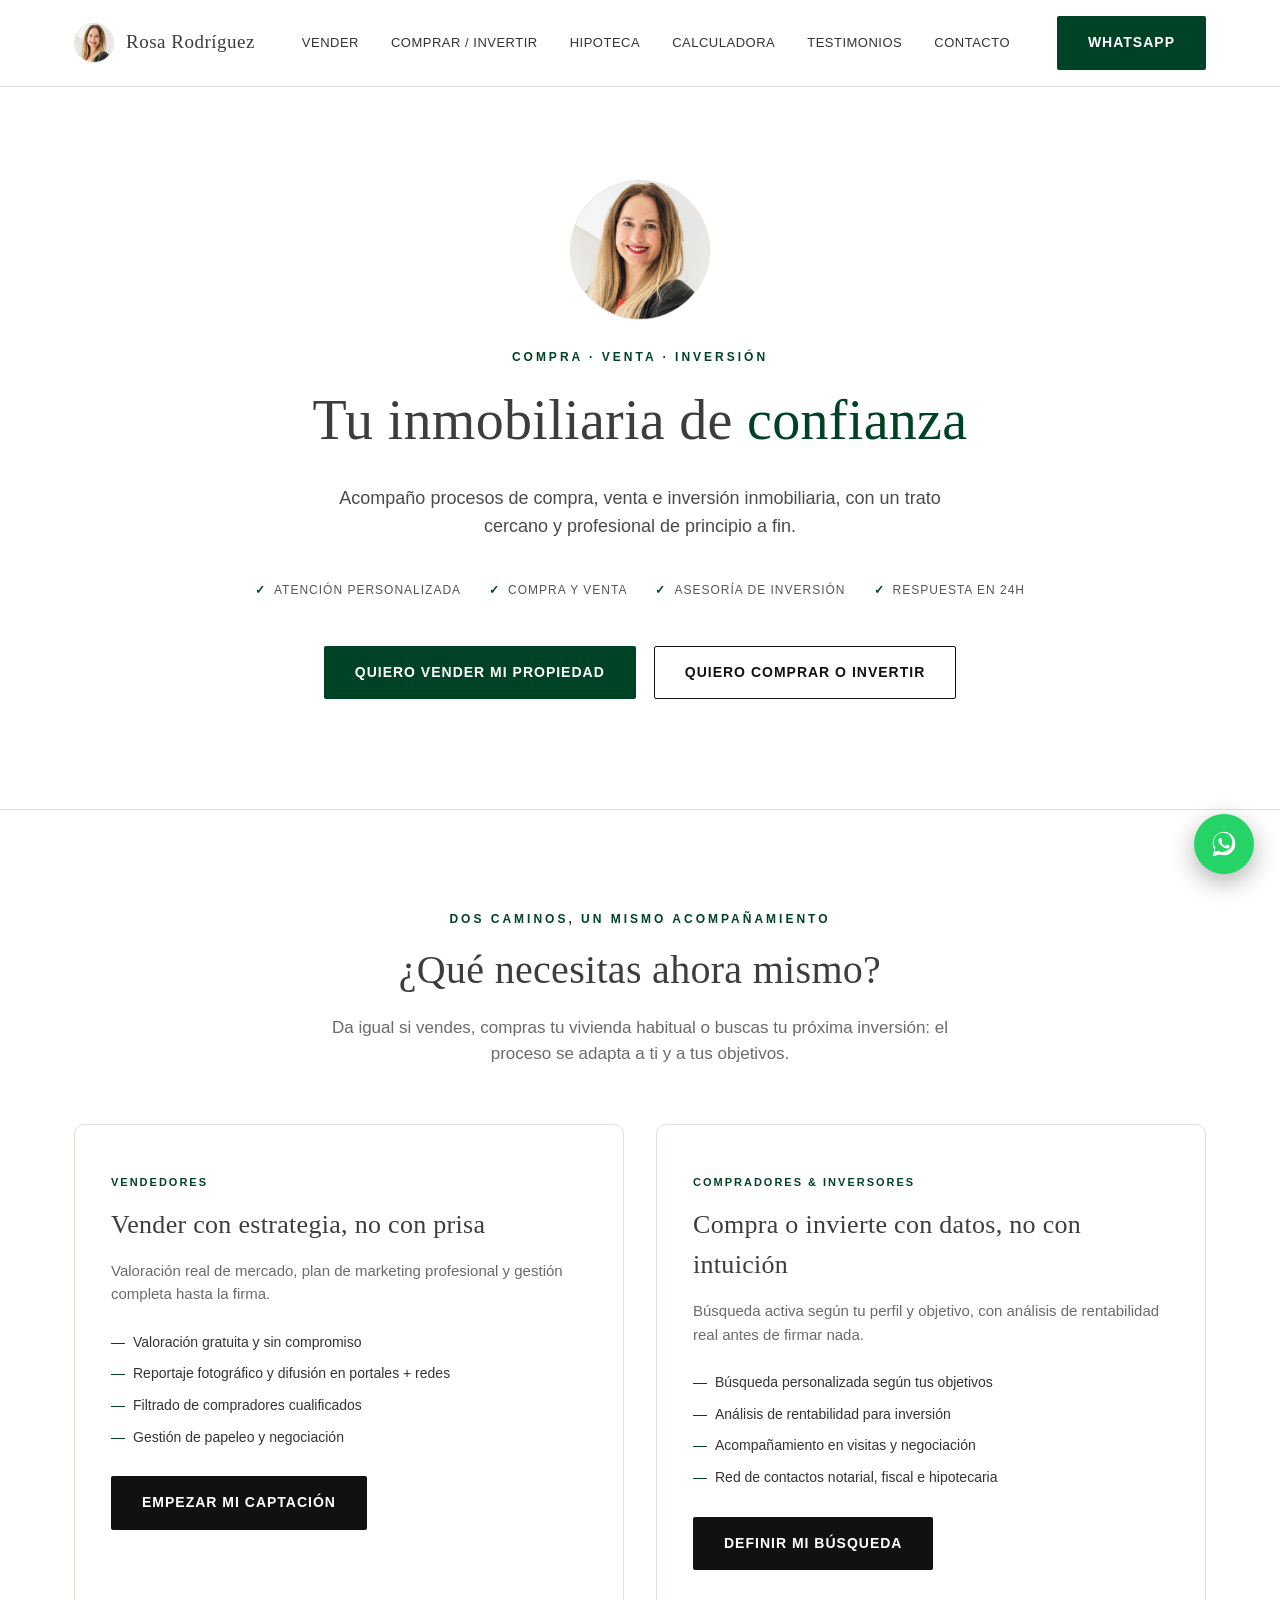
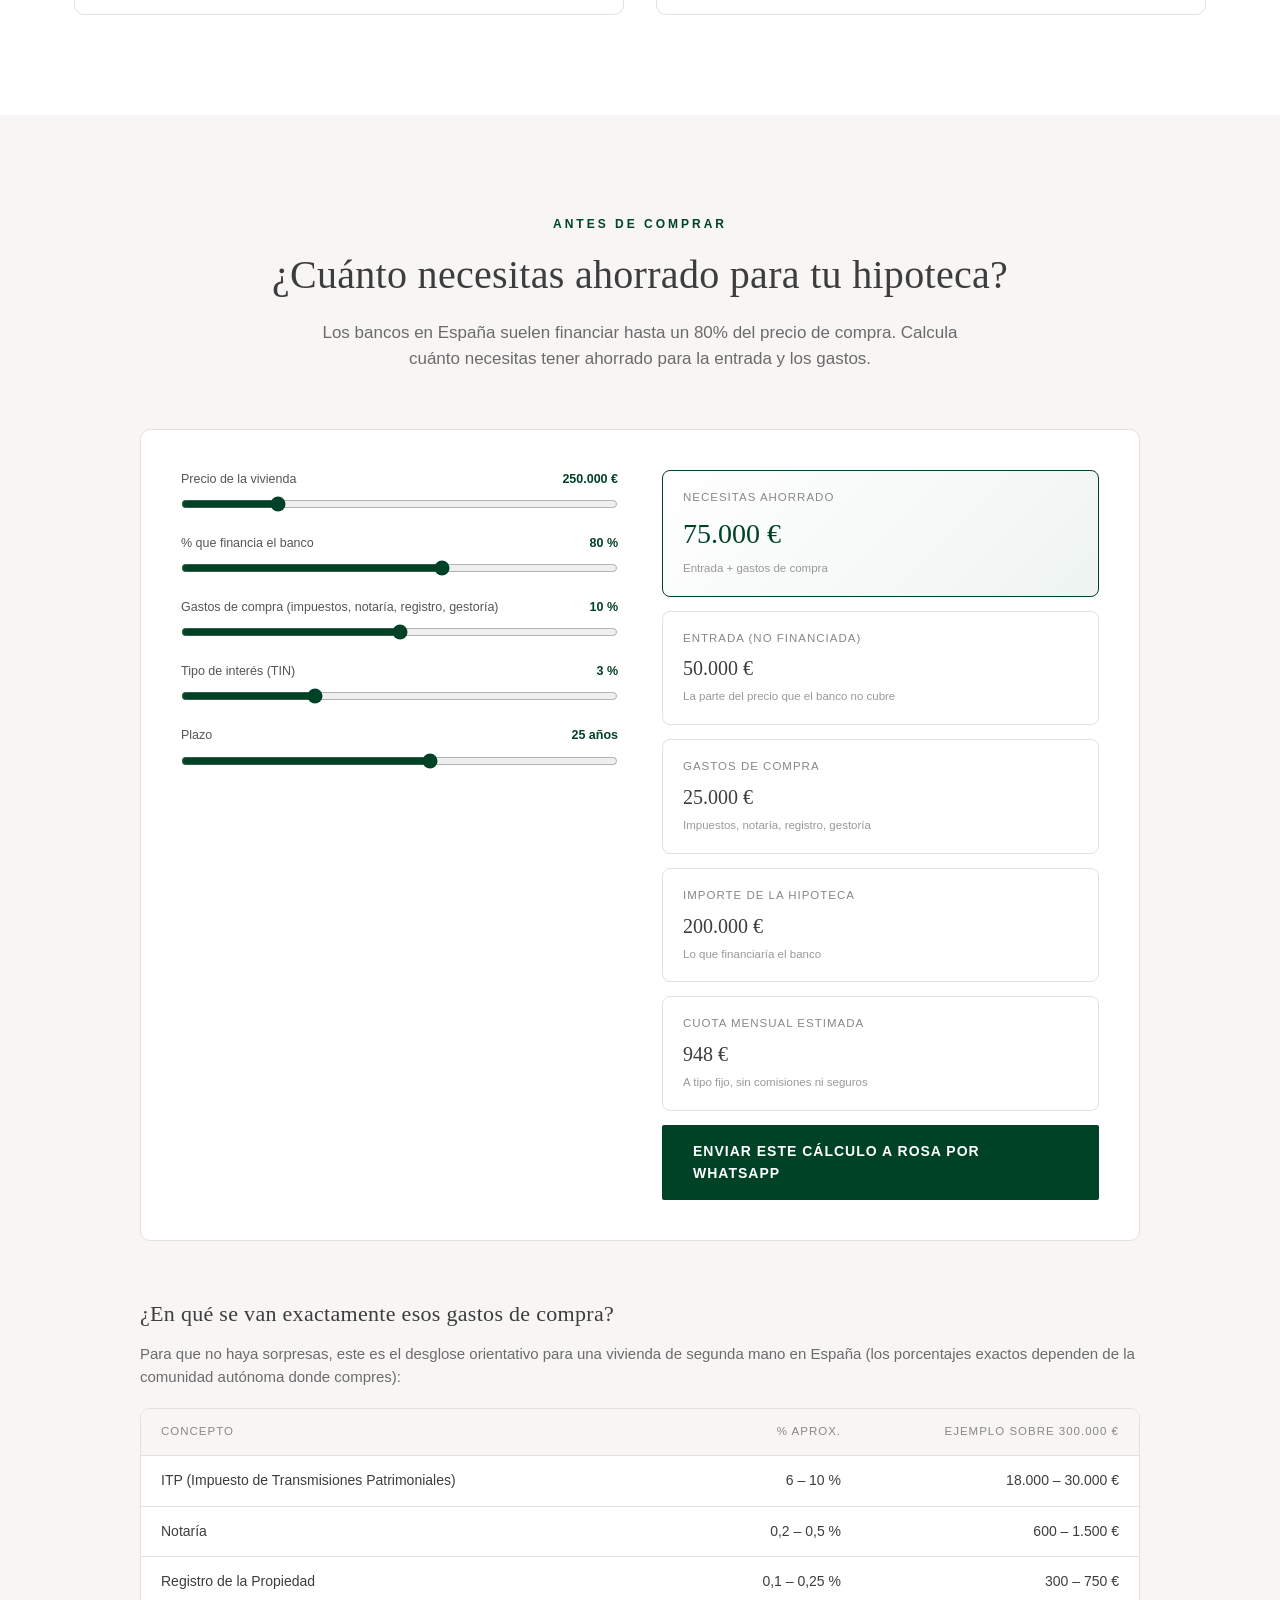
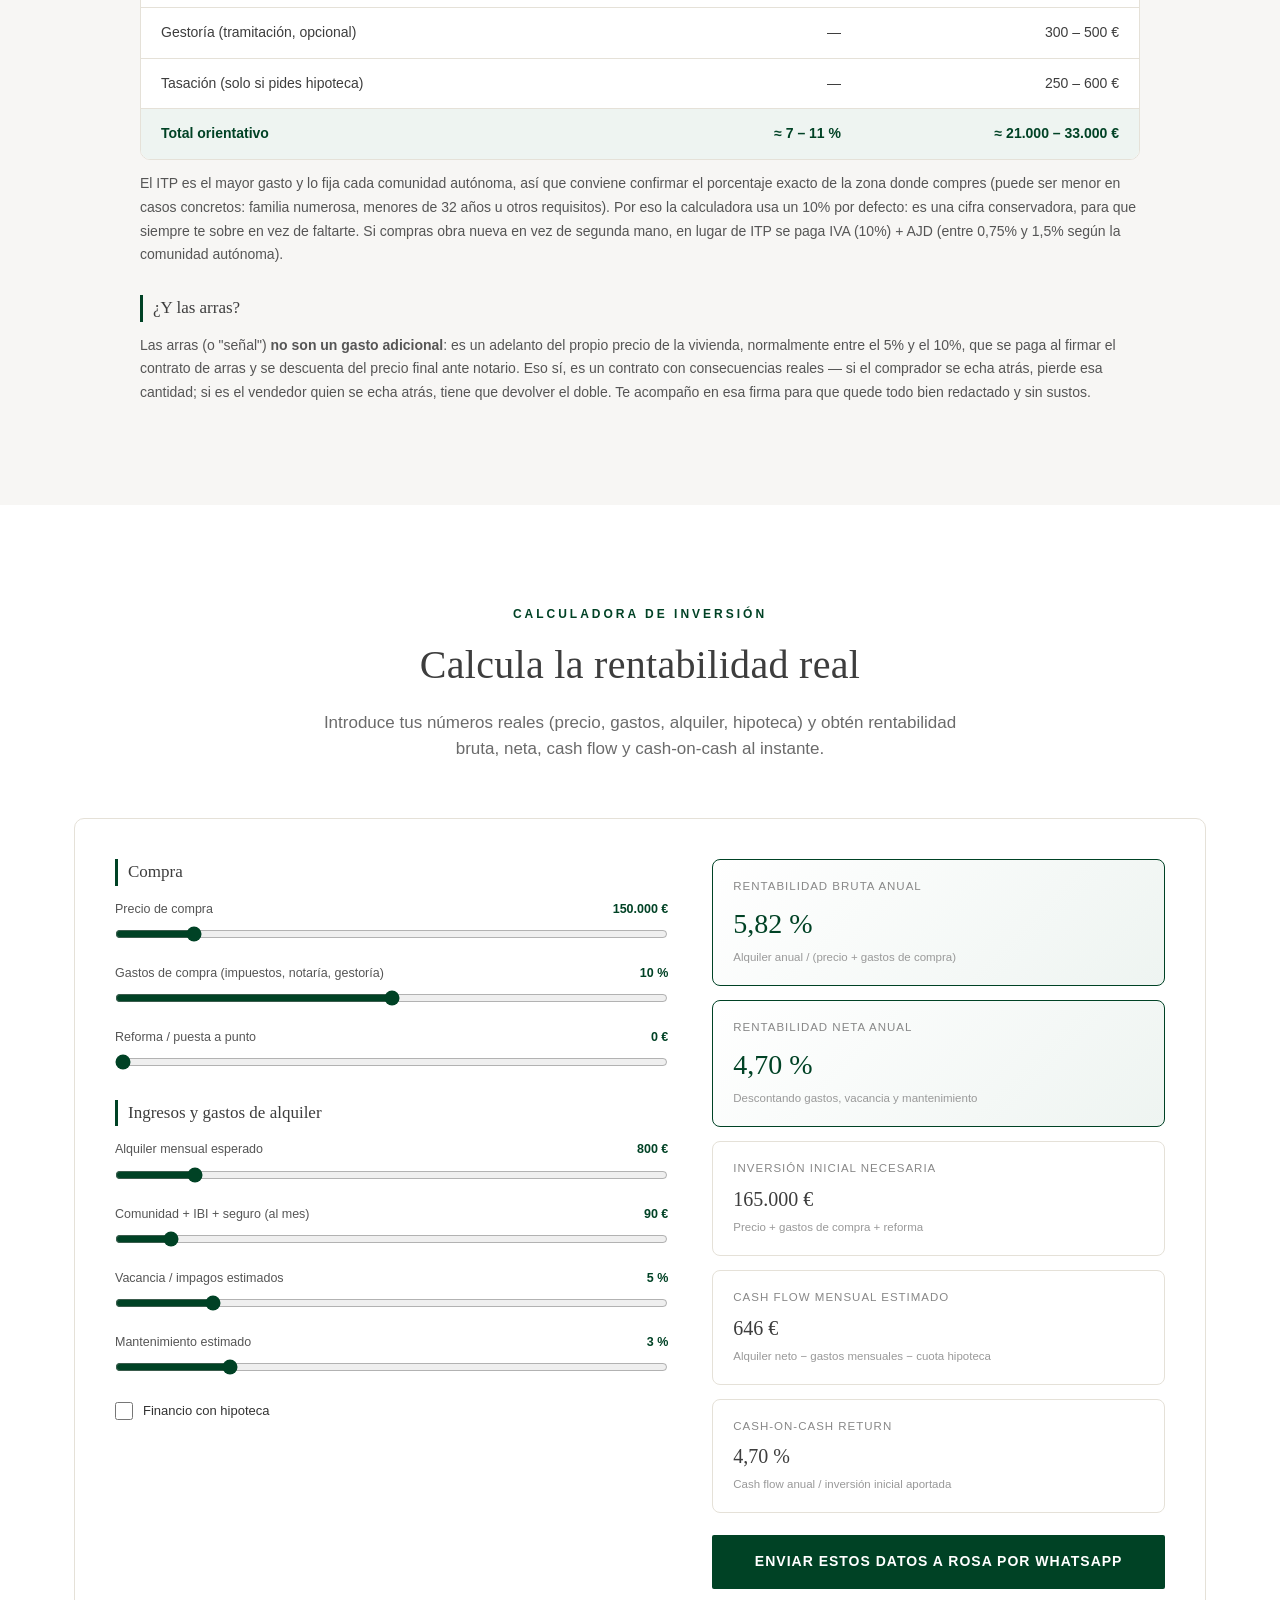
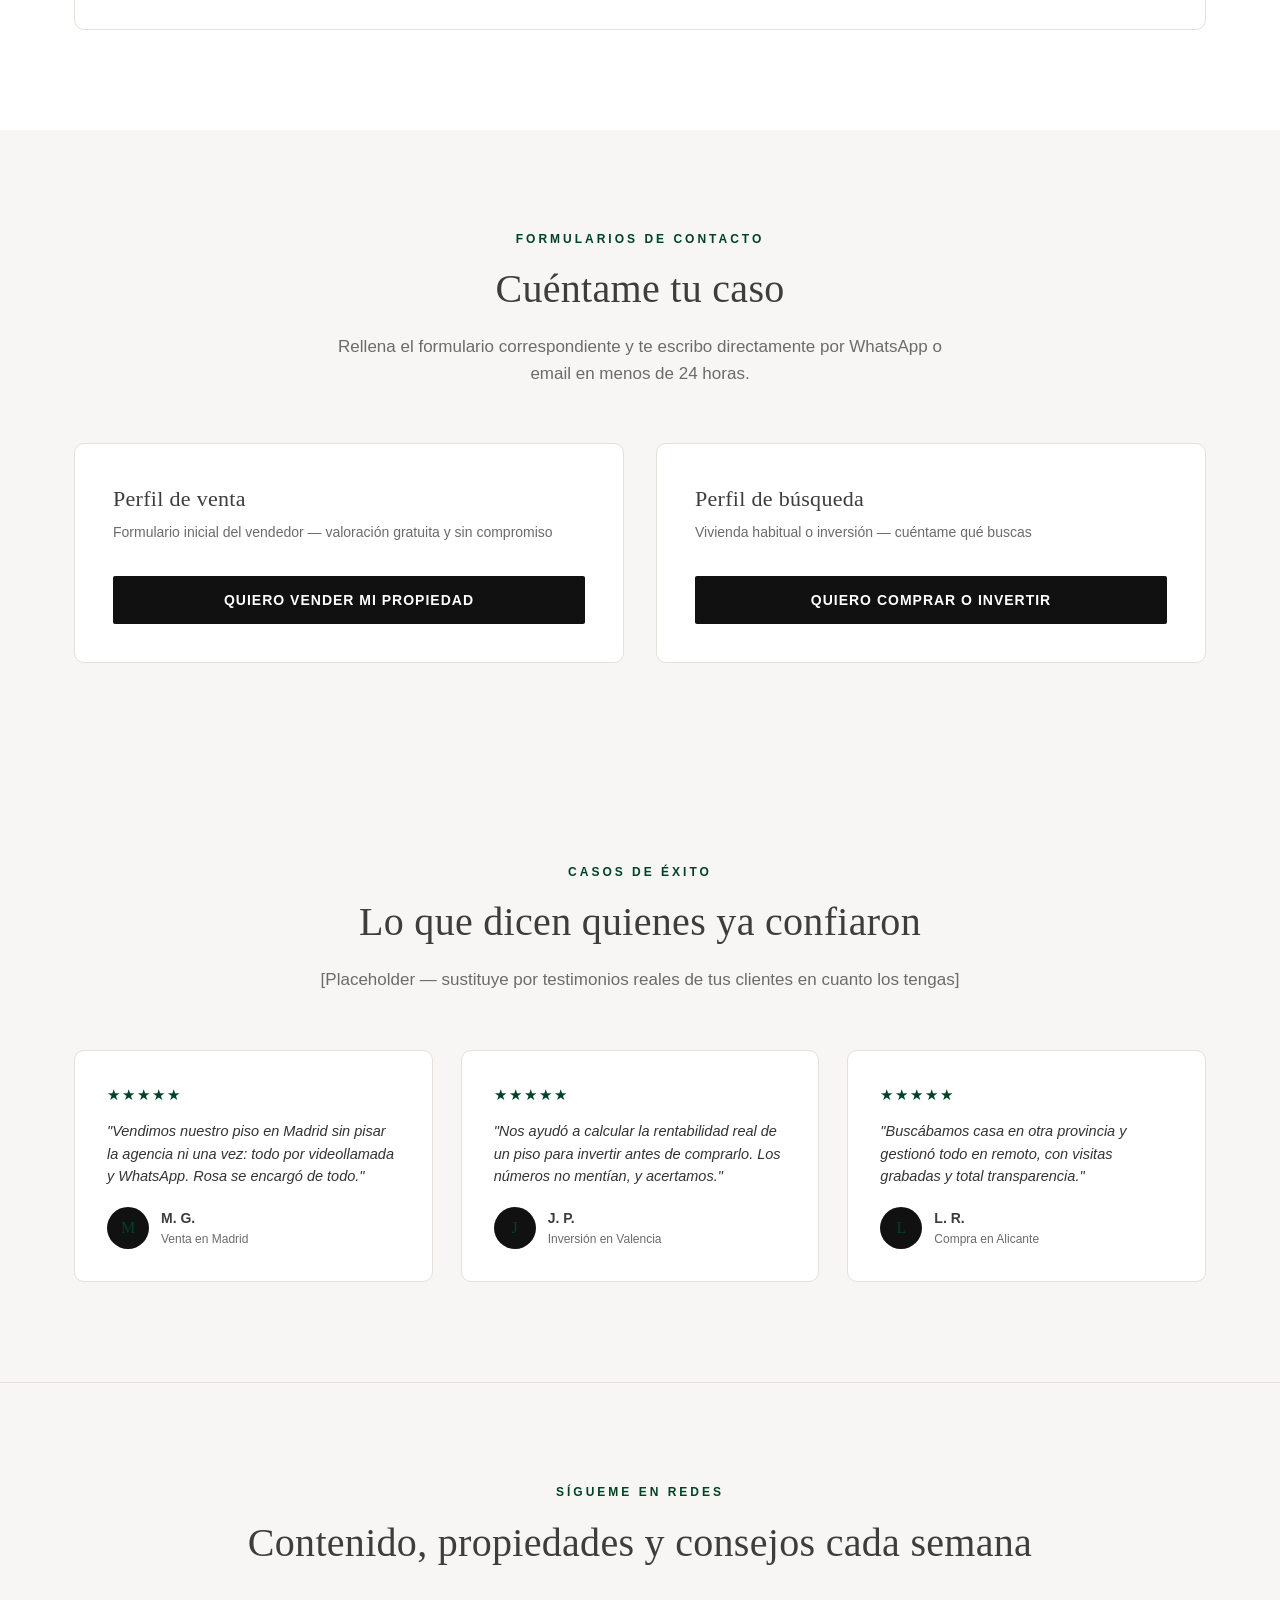
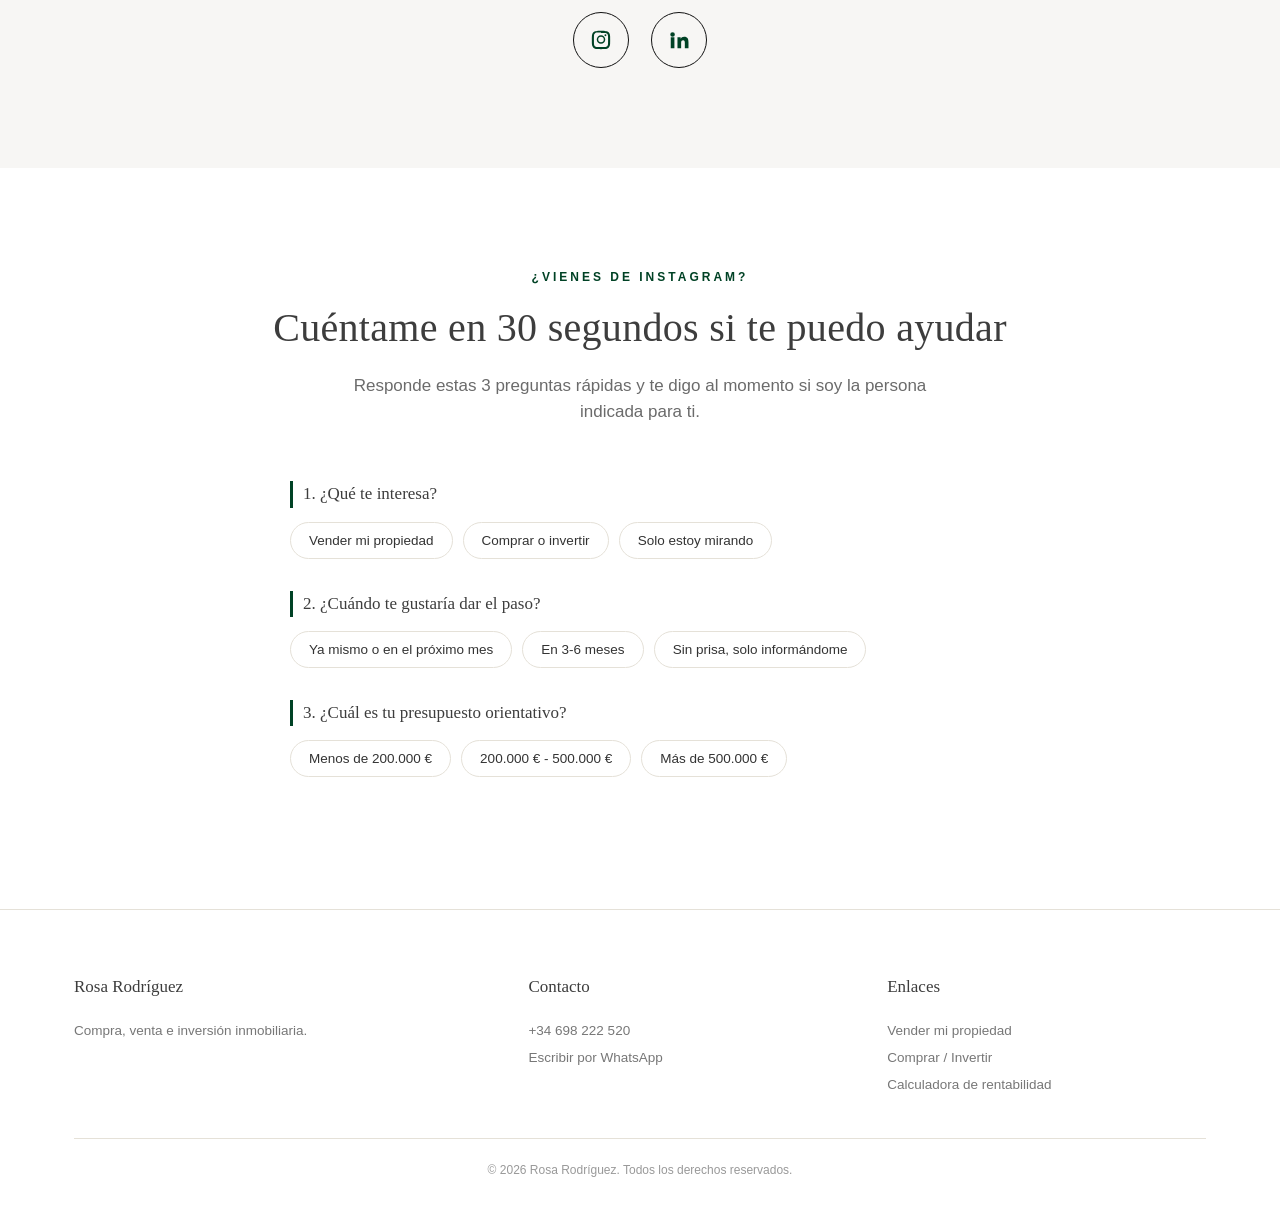
==== commit 5443a3bd: "Quitar mensaje de sin limite de ubicacion" ====
--- a/index.html
+++ b/index.html
@@ -3,8 +3,8 @@
 <head>
 <meta charset="UTF-8">
 <meta name="viewport" content="width=device-width, initial-scale=1.0">
-<title>Rosa Rodríguez | Compra, venta e inversión inmobiliaria, sin límite de ubicación</title>
-<meta name="description" content="Rosa Rodríguez. Compra, venta e inversión inmobiliaria sin límite de ubicación. Calculadora de rentabilidad gratuita.">
+<title>Rosa Rodríguez | Compra, venta e inversión inmobiliaria</title>
+<meta name="description" content="Rosa Rodríguez. Compra, venta e inversión inmobiliaria. Calculadora de rentabilidad gratuita.">
 <link rel="icon" href="data:image/svg+xml,<svg xmlns=%22http://www.w3.org/2000/svg%22 viewBox=%220 0 100 100%22><rect width=%22100%22 height=%22100%22 fill=%22%23ffffff%22/><text x=%2250%22 y=%2268%22 font-size=%2260%22 text-anchor=%22middle%22 fill=%22%23004225%22 font-family=%22Georgia,serif%22>R</text></svg>">
 
 <!-- BRAND: etiquetas para que los anuncios/enlaces compartidos en Meta (Instagram/Facebook) muestren
@@ -12,7 +12,7 @@
      og-image.png ya incluida en esta carpeta. -->
 <meta property="og:type" content="website">
 <meta property="og:title" content="Rosa Rodríguez | Compra, venta e inversión inmobiliaria">
-<meta property="og:description" content="Compra, venta e inversión inmobiliaria sin límite de ubicación. Calculadora de rentabilidad gratuita.">
+<meta property="og:description" content="Compra, venta e inversión inmobiliaria. Calculadora de rentabilidad gratuita.">
 <meta property="og:image" content="https://rosa12111972.github.io/rosaluxuryrealtor/og-image.png">
 <meta property="og:url" content="https://rosa12111972.github.io/rosaluxuryrealtor/">
 <meta property="og:locale" content="es_ES">
@@ -432,10 +432,10 @@
   <div class="wrap">
     <img src="rosa.png" alt="Rosa Rodríguez" class="hero-avatar">
     <span class="eyebrow">Compra · Venta · Inversión</span>
-    <h1>Tu inmobiliaria de confianza, <em>sin límite de ubicación</em></h1>
-    <p class="lead">Acompaño procesos de compra, venta e inversión inmobiliaria estés donde estés, con un trato cercano y profesional de principio a fin.</p>
+    <h1>Tu inmobiliaria de <em>confianza</em></h1>
+    <p class="lead">Acompaño procesos de compra, venta e inversión inmobiliaria, con un trato cercano y profesional de principio a fin.</p>
     <div class="hero-badges">
-      <span>Sin límite de ubicación</span>
+      <span>Atención personalizada</span>
       <span>Compra y venta</span>
       <span>Asesoría de inversión</span>
       <span>Respuesta en 24h</span>
@@ -452,7 +452,7 @@
   <div class="wrap">
     <span class="eyebrow">Dos caminos, un mismo acompañamiento</span>
     <h2 class="section-title">¿Qué necesitas ahora mismo?</h2>
-    <p class="section-sub">Da igual si vendes, compras tu vivienda habitual o buscas tu próxima inversión: el proceso se adapta a ti, estés donde estés.</p>
+    <p class="section-sub">Da igual si vendes, compras tu vivienda habitual o buscas tu próxima inversión: el proceso se adapta a ti y a tus objetivos.</p>
     <div class="dual-grid">
       <div class="dual-card">
         <span class="tag">Vendedores</span>
@@ -471,7 +471,7 @@
         <h3>Compra o invierte con datos, no con intuición</h3>
         <p>Búsqueda activa según tu perfil y objetivo, con análisis de rentabilidad real antes de firmar nada.</p>
         <ul>
-          <li>Búsqueda personalizada sin límite de zona</li>
+          <li>Búsqueda personalizada según tus objetivos</li>
           <li>Análisis de rentabilidad para inversión</li>
           <li>Acompañamiento en visitas y negociación</li>
           <li>Red de contactos notarial, fiscal e hipotecaria</li>
@@ -949,7 +949,7 @@
     <div class="footer-grid">
       <div>
         <h4>Rosa Rodríguez</h4>
-        <p>Compra, venta e inversión inmobiliaria, sin límite de ubicación.</p>
+        <p>Compra, venta e inversión inmobiliaria.</p>
       </div>
       <div>
         <h4>Contacto</h4>
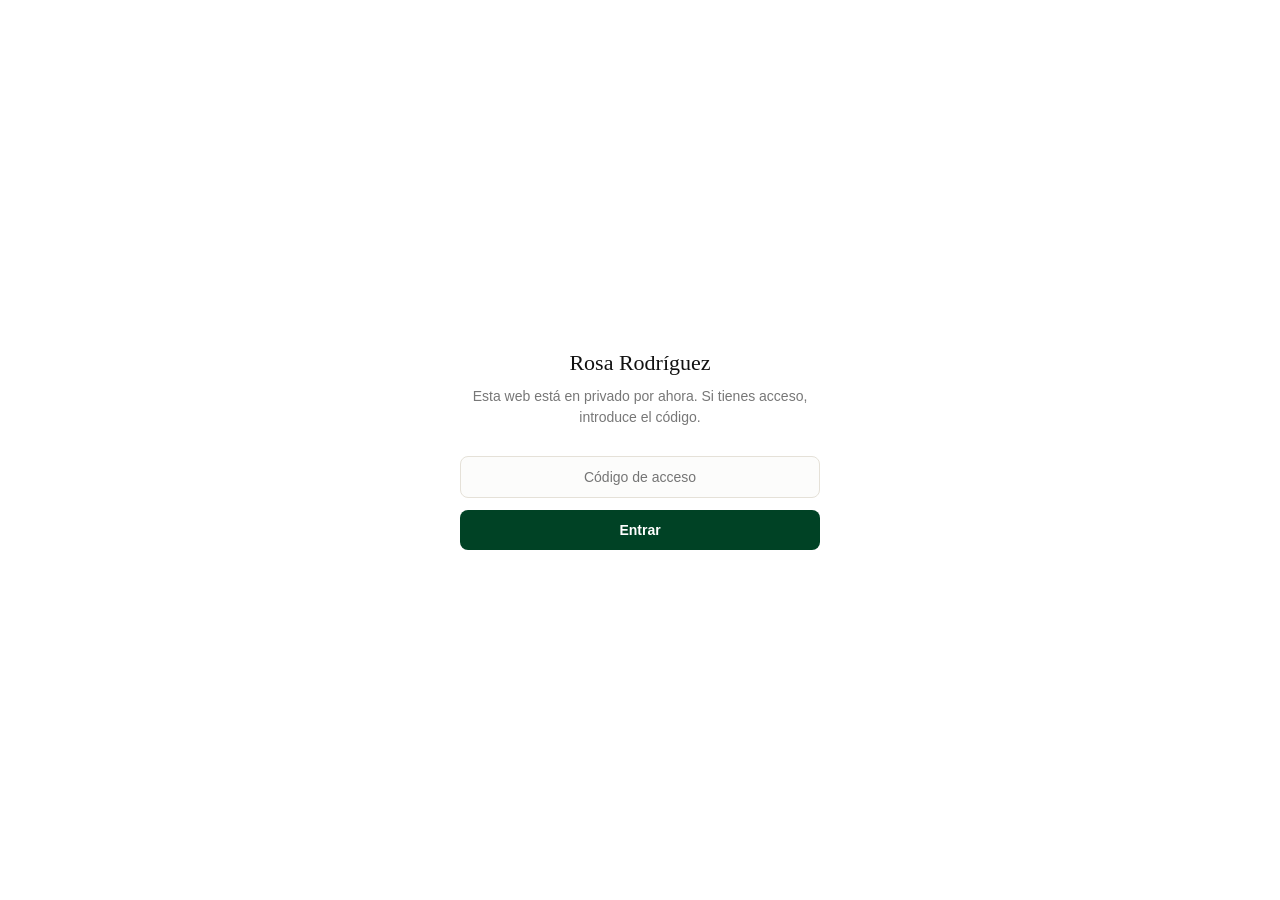
==== commit 94321391: "Poner la web en privado con codigo de acceso" ====
--- a/index.html
+++ b/index.html
@@ -3,1272 +3,49 @@
 <head>
 <meta charset="UTF-8">
 <meta name="viewport" content="width=device-width, initial-scale=1.0">
-<title>Rosa Rodríguez | Compra, venta e inversión inmobiliaria</title>
-<meta name="description" content="Rosa Rodríguez. Compra, venta e inversión inmobiliaria. Calculadora de rentabilidad gratuita.">
-<link rel="icon" href="data:image/svg+xml,<svg xmlns=%22http://www.w3.org/2000/svg%22 viewBox=%220 0 100 100%22><rect width=%22100%22 height=%22100%22 fill=%22%23ffffff%22/><text x=%2250%22 y=%2268%22 font-size=%2260%22 text-anchor=%22middle%22 fill=%22%23004225%22 font-family=%22Georgia,serif%22>R</text></svg>">
-
-<!-- BRAND: etiquetas para que los anuncios/enlaces compartidos en Meta (Instagram/Facebook) muestren
-     título, descripción e imagen correctos. Sustituye og:url por la URL real una vez publicada,
-     og-image.png ya incluida en esta carpeta. -->
-<meta property="og:type" content="website">
-<meta property="og:title" content="Rosa Rodríguez | Compra, venta e inversión inmobiliaria">
-<meta property="og:description" content="Compra, venta e inversión inmobiliaria. Calculadora de rentabilidad gratuita.">
-<meta property="og:image" content="https://rosa12111972.github.io/rosaluxuryrealtor/og-image.png">
-<meta property="og:url" content="https://rosa12111972.github.io/rosaluxuryrealtor/">
-<meta property="og:locale" content="es_ES">
-<meta name="twitter:card" content="summary_large_image">
-
-<!-- BRAND: Meta Pixel — sustituye TU_PIXEL_ID por el ID real de tu cuenta en
-     Meta Events Manager (business.facebook.com/events_manager) cuando lo tengas. -->
-<script>
-!function(f,b,e,v,n,t,s)
-{if(f.fbq)return;n=f.fbq=function(){n.callMethod?
-n.callMethod.apply(n,arguments):n.queue.push(arguments)};
-if(!f._fbq)f._fbq=n;n.push=n;n.loaded=!0;n.version='2.0';
-n.queue=[];t=b.createElement(e);t.async=!0;
-t.src=v;s=b.getElementsByTagName(e)[0];
-s.parentNode.insertBefore(t,s)}(window, document,'script',
-'https://connect.facebook.net/en_US/fbevents.js');
-fbq('init', 'TU_PIXEL_ID');
-fbq('track', 'PageView');
-</script>
-<noscript><img height="1" width="1" style="display:none"
-src="https://www.facebook.com/tr?id=TU_PIXEL_ID&ev=PageView&noscript=1"
-/></noscript>
-
+<title>Rosa Rodríguez</title>
+<meta name="robots" content="noindex, nofollow">
 <style>
-/* ============================================================
-   CONFIG DE MARCA — marca propia e independiente.
-   Sustituye los colores --ev-black/--ev-accent si quieres tu
-   propia paleta.
-   ============================================================ */
-
-:root{
-  --ev-black:#111111;
-  --ev-black-soft:#1c1c1c;
-  --ev-accent:#004225;
-  --ev-text:#3d3d3d;
-  --ev-white:#ffffff;
-  --ev-gray:#6b6b6b;
-  --ev-bg:#f7f6f4;
-  --ev-border:#e5e1d8;
-  --radius:10px;
-  --maxw:1180px;
-  --shadow: 0 6px 24px rgba(0,0,0,.05);
-  --font-serif: 'Georgia', 'Times New Roman', serif;
-  --font-sans: -apple-system, BlinkMacSystemFont, 'Segoe UI', Roboto, Arial, sans-serif;
-}
-
-*{box-sizing:border-box; margin:0; padding:0;}
-html{scroll-behavior:smooth;}
-body{
-  font-family:var(--font-sans);
-  color:var(--ev-text);
-  background:var(--ev-bg);
-  line-height:1.55;
-  -webkit-font-smoothing:antialiased;
-}
-img{max-width:100%; display:block;}
-a{color:inherit; text-decoration:none;}
-.wrap{max-width:var(--maxw); margin:0 auto; padding:0 24px;}
-section{padding:100px 0;}
-h1,h2,h3{font-family:var(--font-serif); font-weight:400; letter-spacing:.3px;}
-h2.section-title{
-  font-size:clamp(28px,4vw,40px);
-  text-align:center;
-  margin-bottom:14px;
-}
-p.section-sub{
-  text-align:center;
-  color:var(--ev-gray);
-  max-width:640px;
-  margin:0 auto 56px;
-  font-size:17px;
-}
-.eyebrow{
-  text-transform:uppercase;
-  letter-spacing:3px;
-  font-size:12px;
-  color:var(--ev-accent);
-  font-weight:600;
-  display:block;
-  text-align:center;
-  margin-bottom:10px;
-}
-.btn{
-  display:inline-flex;
-  align-items:center;
-  gap:8px;
-  padding:15px 30px;
-  border-radius:2px;
-  font-size:14px;
-  letter-spacing:1px;
-  text-transform:uppercase;
-  font-weight:600;
-  cursor:pointer;
-  border:1px solid transparent;
-  transition:all .25s ease;
-}
-.btn-primary{ background:var(--ev-black); color:var(--ev-white); }
-.btn-primary:hover{ background:var(--ev-accent); color:var(--ev-white); }
-.btn-accent{ background:var(--ev-accent); color:var(--ev-white); }
-.btn-accent:hover{ background:var(--ev-black); color:var(--ev-white); }
-.btn-outline{ background:transparent; border-color:var(--ev-black); color:var(--ev-black); }
-.btn-outline:hover{ background:var(--ev-black); color:var(--ev-white); }
-.btn-wa{ background:#25D366; color:#fff; }
-.btn-wa:hover{ background:#1ebe57; }
-
-/* ---------- HEADER ---------- */
-header{
-  position:fixed; top:0; left:0; right:0; z-index:1000;
-  background:rgba(255,255,255,.94);
-  backdrop-filter:blur(6px);
-  border-bottom:1px solid var(--ev-border);
-}
-.nav{
-  max-width:var(--maxw); margin:0 auto; padding:16px 24px;
-  display:flex; align-items:center; justify-content:space-between;
-}
-.brand{ display:flex; align-items:center; gap:12px; }
-.brand-avatar{
-  width:40px; height:40px; border-radius:50%; object-fit:cover;
-  border:1px solid var(--ev-border);
-}
-.brand-text{ display:flex; flex-direction:column; line-height:1.1; }
-.brand .name{ font-family:var(--font-serif); color:var(--ev-text); font-size:19px; letter-spacing:.5px; }
-.brand .parent{ /* BRAND: solo modo afiliado */
-  display:flex; align-items:center; gap:3px; width:fit-content;
-  color:var(--ev-black); font-weight:600;
-  font-size:10.5px; letter-spacing:1.8px; text-transform:uppercase;
-  margin-top:5px;
-}
-.brand .parent .amp{ color:var(--ev-accent); font-weight:800; }
-.amp-inline{ color:var(--ev-accent); font-weight:700; }
-.nav-links{ display:flex; gap:32px; align-items:center; }
-.nav-links a{ color:#333; font-size:13px; letter-spacing:.5px; text-transform:uppercase; transition:color .2s; }
-.nav-links a:hover{ color:var(--ev-accent); }
-.nav-cta{ display:flex; gap:12px; }
-.burger{ display:none; background:none; border:none; color:var(--ev-black); font-size:26px; cursor:pointer; }
-
-/* ---------- HERO ---------- */
-.hero{
-  padding:180px 0 110px;
-  background:var(--ev-white);
-  color:var(--ev-text);
-  text-align:center;
-  border-bottom:1px solid var(--ev-border);
-}
-.hero-avatar{
-  width:140px; height:140px; border-radius:50%; object-fit:cover;
-  border:1px solid var(--ev-border); margin:0 auto 28px;
-}
-.hero h1{
-  font-size:clamp(32px,5.2vw,56px);
-  max-width:900px;
-  margin:0 auto 22px;
-}
-.hero h1 em{ font-style:normal; color:var(--ev-accent); }
-.hero p.lead{
-  max-width:620px; margin:0 auto 40px;
-  color:#4a4a4a; font-size:18px;
-}
-.hero-badges{
-  display:flex; justify-content:center; gap:28px; flex-wrap:wrap;
-  margin:0 auto 46px; max-width:800px;
-}
-.hero-badges span{
-  font-size:12px; letter-spacing:1px; text-transform:uppercase;
-  color:#555; display:flex; align-items:center; gap:8px;
-}
-.hero-badges span::before{ content:"✓"; color:var(--ev-accent); font-weight:700; }
-.hero-cta{ display:flex; gap:18px; justify-content:center; flex-wrap:wrap; }
-
-/* ---------- FUNNEL CARDS (dual) ---------- */
-.dual{
-  background:var(--ev-white);
-}
-.dual-grid{
-  display:grid; grid-template-columns:1fr 1fr; gap:32px;
-}
-.dual-card{
-  border:1px solid var(--ev-border);
-  border-radius:var(--radius);
-  padding:44px 36px;
-  position:relative;
-  overflow:hidden;
-  transition:transform .25s ease, box-shadow .25s ease;
-}
-.dual-card:hover{ transform:translateY(-4px); box-shadow:var(--shadow); }
-.dual-card .tag{
-  display:inline-block; font-size:11px; letter-spacing:2px; text-transform:uppercase;
-  color:var(--ev-accent); font-weight:700; margin-bottom:14px;
-}
-.dual-card h3{ font-size:26px; margin-bottom:14px; }
-.dual-card p{ color:var(--ev-gray); margin-bottom:26px; font-size:15px; }
-.dual-card ul{ list-style:none; margin-bottom:28px; }
-.dual-card ul li{ font-size:14px; color:#333; margin-bottom:10px; padding-left:22px; position:relative; }
-.dual-card ul li::before{ content:"—"; position:absolute; left:0; color:var(--ev-accent); }
-
-/* ---------- FORMS ---------- */
-.form-section{ background:var(--ev-bg); }
-.forms-grid{ display:grid; grid-template-columns:1fr 1fr; gap:32px; }
-.form-card{
-  background:var(--ev-white); border-radius:var(--radius); padding:38px;
-  border:1px solid var(--ev-border);
-}
-.form-card h3{ font-size:22px; margin-bottom:6px; }
-.form-card .sub{ color:var(--ev-gray); font-size:14px; margin-bottom:24px; }
-.form-wrap{ display:none; margin-top:24px; }
-.form-wrap.open{ display:block; }
-.form-card h4{
-  font-family:var(--font-serif); font-weight:400; font-size:15px; color:var(--ev-text);
-  margin:26px 0 14px; border-left:3px solid var(--ev-accent); padding-left:10px;
-}
-.form-card h4:first-of-type{ margin-top:0; }
-.field{ margin-bottom:16px; }
-.field label{ display:block; font-size:12px; text-transform:uppercase; letter-spacing:1px; color:var(--ev-gray); margin-bottom:6px; }
-.field input, .field select, .field textarea{
-  width:100%; padding:12px 14px; border:1px solid var(--ev-border);
-  border-radius:6px; font-size:14px; font-family:var(--font-sans);
-  background:#fcfcfb;
-}
-.field input:focus, .field select:focus, .field textarea:focus{
-  outline:none; border-color:var(--ev-accent);
-}
-.field-row{ display:grid; grid-template-columns:1fr 1fr; gap:14px; }
-.form-card .btn{ width:100%; justify-content:center; margin-top:8px; }
-.form-note{ font-size:12px; color:#999; margin-top:12px; text-align:center; }
-
-/* ---------- CALCULADORA DE HIPOTECA ---------- */
-.mortgage-section{ background:var(--ev-bg); }
-.mortgage-box{
-  max-width:1000px; margin:0 auto; background:var(--ev-white);
-  border:1px solid var(--ev-border); border-radius:var(--radius); padding:40px;
-  display:grid; grid-template-columns:1fr 1fr; gap:44px;
-}
-.mortgage-results{ display:flex; flex-direction:column; gap:14px; }
-
-.cost-breakdown{ max-width:1000px; margin:56px auto 0; }
-.cost-breakdown h3{ font-size:22px; margin-bottom:10px; }
-.cost-breakdown h4{
-  font-family:var(--font-serif); font-weight:400; font-size:17px; color:var(--ev-text);
-  margin:28px 0 10px; border-left:3px solid var(--ev-accent); padding-left:10px;
-}
-.cost-intro{ color:var(--ev-gray); font-size:15px; margin-bottom:20px; }
-.cost-note{ color:#555; font-size:14px; line-height:1.7; margin-top:12px; }
-.cost-table{
-  background:var(--ev-white); border:1px solid var(--ev-border); border-radius:var(--radius);
-  overflow:hidden;
-}
-.cost-row{
-  display:grid; grid-template-columns:2fr 1fr 1.2fr; gap:10px;
-  padding:14px 20px; border-bottom:1px solid var(--ev-border); font-size:14px;
-}
-.cost-row:last-child{ border-bottom:none; }
-.cost-row span:nth-child(2), .cost-row span:nth-child(3){ text-align:right; }
-.cost-row-head{
-  background:var(--ev-bg); text-transform:uppercase; font-size:11.5px; letter-spacing:1px; color:#888;
-}
-.cost-row-total{ background:#eef4f1; font-weight:700; color:var(--ev-accent); }
-
-/* ---------- CALCULATOR ---------- */
-.calc-section{ background:var(--ev-white); color:var(--ev-text); }
-.calc-box{
-  background:var(--ev-white);
-  border:1px solid var(--ev-border);
-  border-radius:var(--radius);
-  padding:40px;
-  display:grid;
-  grid-template-columns:1.1fr .9fr;
-  gap:44px;
-}
-.calc-inputs h4{
-  font-family:var(--font-serif); font-weight:400; font-size:17px; color:var(--ev-text);
-  margin:22px 0 14px; border-left:3px solid var(--ev-accent); padding-left:10px;
-}
-.calc-inputs h4:first-child{ margin-top:0; }
-.calc-field{ margin-bottom:14px; }
-.calc-field label{ display:flex; justify-content:space-between; font-size:12.5px; color:#555; margin-bottom:6px; }
-.calc-field label span.val{ color:var(--ev-accent); font-weight:600; }
-.calc-field input[type="number"]{
-  width:100%; padding:10px 12px; border-radius:6px; border:1px solid var(--ev-border);
-  background:#fff; color:var(--ev-text); font-size:14px;
-}
-.calc-field input[type="range"]{ width:100%; accent-color:var(--ev-accent); }
-.calc-toggle{ display:flex; align-items:center; gap:10px; margin:18px 0 6px; }
-.calc-toggle input{ width:18px; height:18px; accent-color:var(--ev-accent); }
-.calc-toggle label{ font-size:13px; color:#333; }
-.mortgage-fields{ display:none; }
-.mortgage-fields.active{ display:block; }
-
-.calc-results{ display:flex; flex-direction:column; gap:14px; }
-.result-card{
-  background:var(--ev-white); border:1px solid var(--ev-border); border-radius:8px;
-  padding:18px 20px;
-}
-.result-card .label{ font-size:11.5px; text-transform:uppercase; letter-spacing:1px; color:#888; margin-bottom:6px; }
-.result-card .value{ font-size:28px; font-family:var(--font-serif); color:var(--ev-text); }
-.result-card .value.small{ font-size:20px; }
-.result-card .hint{ font-size:11.5px; color:#999; margin-top:4px; }
-.result-highlight{ border-color:var(--ev-accent); background:linear-gradient(135deg,#fff,#eef4f1); }
-.result-highlight .value{ color:var(--ev-accent); }
-.calc-cta{ margin-top:8px; }
-
-/* ---------- TESTIMONIALS ---------- */
-.testi-grid{ display:grid; grid-template-columns:repeat(3,1fr); gap:28px; }
-.testi-card{
-  background:var(--ev-white); border:1px solid var(--ev-border); border-radius:var(--radius);
-  padding:32px;
-}
-.testi-stars{ color:var(--ev-accent); font-size:15px; margin-bottom:14px; letter-spacing:2px; }
-.testi-card p{ font-size:14.5px; color:#333; margin-bottom:20px; font-style:italic; }
-.testi-who{ display:flex; align-items:center; gap:12px; }
-.testi-avatar{
-  width:42px; height:42px; border-radius:50%; background:var(--ev-black);
-  color:var(--ev-accent); display:flex; align-items:center; justify-content:center;
-  font-family:var(--font-serif); font-size:16px;
-}
-.testi-who .n{ font-size:14px; font-weight:600; }
-.testi-who .r{ font-size:12px; color:var(--ev-gray); }
-
-/* ---------- SOCIAL ---------- */
-.social-section{
-  background:var(--ev-bg);
-  color:var(--ev-text); text-align:center;
-  border-top:1px solid var(--ev-border);
-}
-.social-icons{ display:flex; justify-content:center; gap:22px; margin-top:38px; flex-wrap:wrap; }
-.social-icons a{
-  width:56px; height:56px; border-radius:50%; border:1px solid var(--ev-black);
-  display:flex; align-items:center; justify-content:center;
-  transition:all .25s ease;
-}
-.social-icons a:hover{ background:var(--ev-black); border-color:var(--ev-black); transform:translateY(-3px); }
-.social-icons svg{ width:22px; height:22px; fill:var(--ev-accent); }
-.social-icons a:hover svg{ fill:#fff; }
-
-/* ---------- QUIZ DE INTERÉS ---------- */
-.quiz-section{ background:var(--ev-white); }
-.quiz-box{ max-width:700px; margin:0 auto; }
-.quiz-question{ margin-bottom:32px; }
-.quiz-question h4{
-  font-family:var(--font-serif); font-weight:400; font-size:17px; color:var(--ev-text);
-  margin-bottom:14px; border-left:3px solid var(--ev-accent); padding-left:10px;
-}
-.quiz-options{ display:flex; gap:10px; flex-wrap:wrap; }
-.quiz-chip{
-  padding:10px 18px; border:1px solid var(--ev-border); border-radius:999px; background:var(--ev-white);
-  font-size:13.5px; color:#333; cursor:pointer; transition:all .2s ease; font-family:var(--font-sans);
-}
-.quiz-chip:hover{ border-color:var(--ev-accent); color:var(--ev-accent); }
-.quiz-chip.selected{ background:var(--ev-black); border-color:var(--ev-black); color:var(--ev-white); }
-.quiz-result{
-  display:none; margin-top:36px; padding:28px; border:1px solid var(--ev-border);
-  border-radius:var(--radius); text-align:center; background:var(--ev-bg);
-}
-.quiz-result.open{ display:block; }
-.quiz-result p{ font-size:16px; margin-bottom:20px; color:var(--ev-text); }
-
-/* ---------- FOOTER ---------- */
-footer{ background:var(--ev-white); color:#666; padding:64px 0 28px; border-top:1px solid var(--ev-border); }
-.footer-grid{ display:grid; grid-template-columns:1.3fr 1fr 1fr; gap:40px; margin-bottom:40px; }
-.footer-grid h4{ color:var(--ev-text); font-family:var(--font-serif); font-weight:400; font-size:17px; margin-bottom:16px; }
-.footer-grid p, .footer-grid a{ font-size:13.5px; color:#777; line-height:2; }
-.footer-grid a:hover{ color:var(--ev-accent); }
-.footer-bottom{
-  border-top:1px solid var(--ev-border); padding-top:22px; text-align:center; font-size:12px; color:#999;
-}
-
-/* ---------- WHATSAPP FLOAT ---------- */
-.wa-float{
-  position:fixed; bottom:26px; right:26px; z-index:999;
-  width:60px; height:60px; border-radius:50%; background:#25D366;
-  display:flex; align-items:center; justify-content:center;
-  box-shadow:0 8px 24px rgba(0,0,0,.3);
-  transition:transform .2s ease;
-}
-.wa-float:hover{ transform:scale(1.08); }
-.wa-float svg{ width:30px; height:30px; fill:#fff; }
-
-/* ---------- MOBILE ---------- */
-@media (max-width:920px){
-  .dual-grid, .forms-grid, .footer-grid{ grid-template-columns:1fr; }
-  .calc-box, .mortgage-box{ grid-template-columns:1fr; }
-  .cost-row{ grid-template-columns:1.4fr .8fr 1fr; padding:12px 14px; font-size:12.5px; }
-  .testi-grid{ grid-template-columns:1fr; }
-  .nav-links{ display:none; }
-  .burger{ display:block; }
-  .field-row{ grid-template-columns:1fr; }
-}
+  *{box-sizing:border-box; margin:0; padding:0;}
+  body{
+    min-height:100vh; display:flex; align-items:center; justify-content:center;
+    background:#ffffff; color:#111; font-family:-apple-system,BlinkMacSystemFont,'Segoe UI',Roboto,Arial,sans-serif;
+    text-align:center; padding:24px;
+  }
+  .box{ max-width:360px; }
+  h1{ font-family:Georgia,serif; font-weight:400; font-size:22px; margin-bottom:10px; }
+  p{ color:#777; font-size:14px; margin-bottom:28px; line-height:1.5; }
+  input{
+    width:100%; padding:12px 14px; border-radius:8px; border:1px solid #e5e1d8;
+    background:#fcfcfb; color:#111; font-size:14px; margin-bottom:12px; text-align:center;
+  }
+  input:focus{ outline:none; border-color:#004225; }
+  button{
+    width:100%; padding:12px 14px; border-radius:8px; border:none;
+    background:#004225; color:#fff; font-weight:600; font-size:14px; cursor:pointer;
+  }
+  button:hover{ background:#111; }
+  .err{ color:#c0392b; font-size:12px; margin-top:10px; display:none; }
 </style>
 </head>
 <body>
-
-<!-- ============ HEADER ============ -->
-<header>
-  <div class="nav">
-    <div class="brand">
-      <img src="rosa.png" alt="Rosa Rodríguez" class="brand-avatar">
-      <div class="brand-text">
-        <span class="name">Rosa Rodríguez</span>
-      </div>
-    </div>
-    <nav class="nav-links">
-      <a href="#vender">Vender</a>
-      <a href="#comprar">Comprar / Invertir</a>
-      <a href="#hipoteca">Hipoteca</a>
-      <a href="#calculadora">Calculadora</a>
-      <a href="#testimonios">Testimonios</a>
-      <a href="#contacto">Contacto</a>
-    </nav>
-    <div class="nav-cta">
-      <a class="btn btn-accent" id="headerWaBtn" target="_blank" rel="noopener">WhatsApp</a>
-    </div>
+  <div class="box">
+    <h1>Rosa Rodríguez</h1>
+    <p>Esta web está en privado por ahora. Si tienes acceso, introduce el código.</p>
+    <input type="password" id="pass" placeholder="Código de acceso" onkeydown="if(event.key==='Enter')entrar()">
+    <button onclick="entrar()">Entrar</button>
+    <div class="err" id="err">Código incorrecto, prueba otra vez.</div>
   </div>
-</header>
-
-<!-- ============ HERO ============ -->
-<section class="hero">
-  <div class="wrap">
-    <img src="rosa.png" alt="Rosa Rodríguez" class="hero-avatar">
-    <span class="eyebrow">Compra · Venta · Inversión</span>
-    <h1>Tu inmobiliaria de <em>confianza</em></h1>
-    <p class="lead">Acompaño procesos de compra, venta e inversión inmobiliaria, con un trato cercano y profesional de principio a fin.</p>
-    <div class="hero-badges">
-      <span>Atención personalizada</span>
-      <span>Compra y venta</span>
-      <span>Asesoría de inversión</span>
-      <span>Respuesta en 24h</span>
-    </div>
-    <div class="hero-cta">
-      <a href="#vender" class="btn btn-accent">Quiero vender mi propiedad</a>
-      <a href="#comprar" class="btn btn-outline">Quiero comprar o invertir</a>
-    </div>
-  </div>
-</section>
-
-<!-- ============ DUAL VALUE PROP ============ -->
-<section class="dual">
-  <div class="wrap">
-    <span class="eyebrow">Dos caminos, un mismo acompañamiento</span>
-    <h2 class="section-title">¿Qué necesitas ahora mismo?</h2>
-    <p class="section-sub">Da igual si vendes, compras tu vivienda habitual o buscas tu próxima inversión: el proceso se adapta a ti y a tus objetivos.</p>
-    <div class="dual-grid">
-      <div class="dual-card">
-        <span class="tag">Vendedores</span>
-        <h3>Vender con estrategia, no con prisa</h3>
-        <p>Valoración real de mercado, plan de marketing profesional y gestión completa hasta la firma.</p>
-        <ul>
-          <li>Valoración gratuita y sin compromiso</li>
-          <li>Reportaje fotográfico y difusión en portales + redes</li>
-          <li>Filtrado de compradores cualificados</li>
-          <li>Gestión de papeleo y negociación</li>
-        </ul>
-        <a href="#vender" class="btn btn-primary">Empezar mi captación</a>
-      </div>
-      <div class="dual-card">
-        <span class="tag">Compradores &amp; Inversores</span>
-        <h3>Compra o invierte con datos, no con intuición</h3>
-        <p>Búsqueda activa según tu perfil y objetivo, con análisis de rentabilidad real antes de firmar nada.</p>
-        <ul>
-          <li>Búsqueda personalizada según tus objetivos</li>
-          <li>Análisis de rentabilidad para inversión</li>
-          <li>Acompañamiento en visitas y negociación</li>
-          <li>Red de contactos notarial, fiscal e hipotecaria</li>
-        </ul>
-        <a href="#comprar" class="btn btn-primary">Definir mi búsqueda</a>
-      </div>
-    </div>
-  </div>
-</section>
-
-<!-- ============ CALCULADORA DE HIPOTECA ============ -->
-<section class="mortgage-section" id="hipoteca">
-  <div class="wrap">
-    <span class="eyebrow">Antes de comprar</span>
-    <h2 class="section-title">¿Cuánto necesitas ahorrado para tu hipoteca?</h2>
-    <p class="section-sub">Los bancos en España suelen financiar hasta un 80% del precio de compra. Calcula cuánto necesitas tener ahorrado para la entrada y los gastos.</p>
-
-    <div class="mortgage-box">
-      <div class="mortgage-inputs">
-        <div class="calc-field">
-          <label>Precio de la vivienda <span class="val" id="mh_v_precio">250.000 €</span></label>
-          <input type="range" id="mh_precio" min="50000" max="1000000" step="1000" value="250000">
-        </div>
-        <div class="calc-field">
-          <label>% que financia el banco <span class="val" id="mh_v_financiacion">80 %</span></label>
-          <input type="range" id="mh_financiacion" min="50" max="100" step="5" value="80">
-        </div>
-        <div class="calc-field">
-          <label>Gastos de compra (impuestos, notaría, registro, gestoría) <span class="val" id="mh_v_gastos">10 %</span></label>
-          <input type="range" id="mh_gastos" min="0" max="20" step="0.5" value="10">
-        </div>
-        <div class="calc-field">
-          <label>Tipo de interés (TIN) <span class="val" id="mh_v_interes">3 %</span></label>
-          <input type="range" id="mh_interes" min="0" max="10" step="0.05" value="3">
-        </div>
-        <div class="calc-field">
-          <label>Plazo <span class="val" id="mh_v_plazo">25 años</span></label>
-          <input type="range" id="mh_plazo" min="5" max="40" step="1" value="25">
-        </div>
-      </div>
-
-      <div class="mortgage-results">
-        <div class="result-card result-highlight">
-          <div class="label">Necesitas ahorrado</div>
-          <div class="value" id="mh_r_total">75.000 €</div>
-          <div class="hint">Entrada + gastos de compra</div>
-        </div>
-        <div class="result-card">
-          <div class="label">Entrada (no financiada)</div>
-          <div class="value small" id="mh_r_entrada">50.000 €</div>
-          <div class="hint">La parte del precio que el banco no cubre</div>
-        </div>
-        <div class="result-card">
-          <div class="label">Gastos de compra</div>
-          <div class="value small" id="mh_r_gastos">25.000 €</div>
-          <div class="hint">Impuestos, notaría, registro, gestoría</div>
-        </div>
-        <div class="result-card">
-          <div class="label">Importe de la hipoteca</div>
-          <div class="value small" id="mh_r_hipoteca">200.000 €</div>
-          <div class="hint">Lo que financiaría el banco</div>
-        </div>
-        <div class="result-card">
-          <div class="label">Cuota mensual estimada</div>
-          <div class="value small" id="mh_r_cuota">948 €</div>
-          <div class="hint">A tipo fijo, sin comisiones ni seguros</div>
-        </div>
-        <a class="btn btn-accent" id="mhWaBtn" target="_blank" rel="noopener" style="width:100%; justify-content:center;">Enviar este cálculo a Rosa por WhatsApp</a>
-      </div>
-    </div>
-
-    <div class="cost-breakdown">
-      <h3>¿En qué se van exactamente esos gastos de compra?</h3>
-      <p class="cost-intro">Para que no haya sorpresas, este es el desglose orientativo para una vivienda de segunda mano en España (los porcentajes exactos dependen de la comunidad autónoma donde compres):</p>
-
-      <div class="cost-table">
-        <div class="cost-row cost-row-head">
-          <span>Concepto</span>
-          <span>% aprox.</span>
-          <span>Ejemplo sobre 300.000 €</span>
-        </div>
-        <div class="cost-row">
-          <span>ITP (Impuesto de Transmisiones Patrimoniales)</span>
-          <span>6 – 10 %</span>
-          <span>18.000 – 30.000 €</span>
-        </div>
-        <div class="cost-row">
-          <span>Notaría</span>
-          <span>0,2 – 0,5 %</span>
-          <span>600 – 1.500 €</span>
-        </div>
-        <div class="cost-row">
-          <span>Registro de la Propiedad</span>
-          <span>0,1 – 0,25 %</span>
-          <span>300 – 750 €</span>
-        </div>
-        <div class="cost-row">
-          <span>Gestoría (tramitación, opcional)</span>
-          <span>—</span>
-          <span>300 – 500 €</span>
-        </div>
-        <div class="cost-row">
-          <span>Tasación (solo si pides hipoteca)</span>
-          <span>—</span>
-          <span>250 – 600 €</span>
-        </div>
-        <div class="cost-row cost-row-total">
-          <span>Total orientativo</span>
-          <span>≈ 7 – 11 %</span>
-          <span>≈ 21.000 – 33.000 €</span>
-        </div>
-      </div>
-      <p class="cost-note">El ITP es el mayor gasto y lo fija cada comunidad autónoma, así que conviene confirmar el porcentaje exacto de la zona donde compres (puede ser menor en casos concretos: familia numerosa, menores de 32 años u otros requisitos). Por eso la calculadora usa un 10% por defecto: es una cifra conservadora, para que siempre te sobre en vez de faltarte. Si compras obra nueva en vez de segunda mano, en lugar de ITP se paga IVA (10%) + AJD (entre 0,75% y 1,5% según la comunidad autónoma).</p>
-
-      <h4>¿Y las arras?</h4>
-      <p class="cost-note">Las arras (o "señal") <strong>no son un gasto adicional</strong>: es un adelanto del propio precio de la vivienda, normalmente entre el 5% y el 10%, que se paga al firmar el contrato de arras y se descuenta del precio final ante notario. Eso sí, es un contrato con consecuencias reales — si el comprador se echa atrás, pierde esa cantidad; si es el vendedor quien se echa atrás, tiene que devolver el doble. Te acompaño en esa firma para que quede todo bien redactado y sin sustos.</p>
-    </div>
-  </div>
-</section>
-
-<!-- ============ CALCULATOR ============ -->
-<section class="calc-section" id="calculadora">
-  <div class="wrap">
-    <span class="eyebrow">Calculadora de inversión</span>
-    <h2 class="section-title">Calcula la rentabilidad real</h2>
-    <p class="section-sub">Introduce tus números reales (precio, gastos, alquiler, hipoteca) y obtén rentabilidad bruta, neta, cash flow y cash-on-cash al instante.</p>
-
-    <div class="calc-box">
-      <div class="calc-inputs">
-        <h4>Compra</h4>
-        <div class="calc-field">
-          <label>Precio de compra <span class="val" id="v_precio">150.000 €</span></label>
-          <input type="range" id="precio" min="20000" max="1000000" step="1000" value="150000">
-        </div>
-        <div class="calc-field">
-          <label>Gastos de compra (impuestos, notaría, gestoría) <span class="val" id="v_gastosCompraPct">10 %</span></label>
-          <input type="range" id="gastosCompraPct" min="0" max="20" step="0.5" value="10">
-        </div>
-        <div class="calc-field">
-          <label>Reforma / puesta a punto <span class="val" id="v_reforma">0 €</span></label>
-          <input type="range" id="reforma" min="0" max="100000" step="500" value="0">
-        </div>
-
-        <h4>Ingresos y gastos de alquiler</h4>
-        <div class="calc-field">
-          <label>Alquiler mensual esperado <span class="val" id="v_alquiler">800 €</span></label>
-          <input type="range" id="alquiler" min="0" max="6000" step="10" value="800">
-        </div>
-        <div class="calc-field">
-          <label>Comunidad + IBI + seguro (al mes) <span class="val" id="v_gastosMes">90 €</span></label>
-          <input type="range" id="gastosMes" min="0" max="1000" step="5" value="90">
-        </div>
-        <div class="calc-field">
-          <label>Vacancia / impagos estimados <span class="val" id="v_vacancia">5 %</span></label>
-          <input type="range" id="vacancia" min="0" max="30" step="1" value="5">
-        </div>
-        <div class="calc-field">
-          <label>Mantenimiento estimado <span class="val" id="v_mantenimiento">3 %</span></label>
-          <input type="range" id="mantenimiento" min="0" max="15" step="0.5" value="3">
-        </div>
-
-        <div class="calc-toggle">
-          <input type="checkbox" id="usaHipoteca">
-          <label for="usaHipoteca">Financio con hipoteca</label>
-        </div>
-        <div class="mortgage-fields" id="mortgageFields">
-          <h4 style="margin-top:0">Hipoteca</h4>
-          <div class="calc-field">
-            <label>Entrada <span class="val" id="v_entrada">20 %</span></label>
-            <input type="range" id="entrada" min="0" max="100" step="1" value="20">
-          </div>
-          <div class="calc-field">
-            <label>Tipo de interés (TIN) <span class="val" id="v_interes">3 %</span></label>
-            <input type="range" id="interes" min="0" max="10" step="0.05" value="3">
-          </div>
-          <div class="calc-field">
-            <label>Plazo <span class="val" id="v_plazo">25 años</span></label>
-            <input type="range" id="plazo" min="5" max="40" step="1" value="25">
-          </div>
-        </div>
-      </div>
-
-      <div class="calc-results">
-        <div class="result-card result-highlight">
-          <div class="label">Rentabilidad bruta anual</div>
-          <div class="value" id="r_bruta">6,40 %</div>
-          <div class="hint">Alquiler anual / (precio + gastos de compra)</div>
-        </div>
-        <div class="result-card result-highlight">
-          <div class="label">Rentabilidad neta anual</div>
-          <div class="value" id="r_neta">4,85 %</div>
-          <div class="hint">Descontando gastos, vacancia y mantenimiento</div>
-        </div>
-        <div class="result-card">
-          <div class="label">Inversión inicial necesaria</div>
-          <div class="value small" id="r_inversion">165.000 €</div>
-          <div class="hint" id="r_inversion_hint">Precio + gastos de compra + reforma</div>
-        </div>
-        <div class="result-card">
-          <div class="label">Cash flow mensual estimado</div>
-          <div class="value small" id="r_cashflow">613 €</div>
-          <div class="hint">Alquiler neto − gastos mensuales − cuota hipoteca</div>
-        </div>
-        <div class="result-card">
-          <div class="label">Cash-on-cash return</div>
-          <div class="value small" id="r_coc">4,85 %</div>
-          <div class="hint">Cash flow anual / inversión inicial aportada</div>
-        </div>
-        <div class="calc-cta">
-          <a class="btn btn-accent" id="calcWaBtn" target="_blank" rel="noopener" style="width:100%; justify-content:center;">Enviar estos datos a Rosa por WhatsApp</a>
-        </div>
-      </div>
-    </div>
-  </div>
-</section>
-
-<!-- ============ FORMS ============ -->
-<section class="form-section">
-  <div class="wrap">
-    <span class="eyebrow">Formularios de contacto</span>
-    <h2 class="section-title">Cuéntame tu caso</h2>
-    <p class="section-sub">Rellena el formulario correspondiente y te escribo directamente por WhatsApp o email en menos de 24 horas.</p>
-
-    <div class="forms-grid">
-      <!-- VENDER -->
-      <div class="form-card" id="vender">
-        <h3>Perfil de venta</h3>
-        <p class="sub">Formulario inicial del vendedor — valoración gratuita y sin compromiso</p>
-        <button type="button" class="btn btn-primary form-toggle" id="toggleVender">Quiero vender mi propiedad</button>
-        <div class="form-wrap" id="wrapVender">
-        <form id="formVender">
-          <h4>Datos personales</h4>
-          <div class="field-row">
-            <div class="field"><label>Nombre completo</label><input type="text" name="nombre" required></div>
-            <div class="field"><label>Teléfono</label><input type="tel" name="telefono" required></div>
-          </div>
-          <div class="field-row">
-            <div class="field"><label>Email</label><input type="email" name="email"></div>
-            <div class="field">
-              <label>Forma de contacto preferida</label>
-              <select name="contacto_preferido">
-                <option>WhatsApp</option>
-                <option>Llamada</option>
-                <option>Email</option>
-              </select>
-            </div>
-          </div>
-
-          <h4>Datos del inmueble</h4>
-          <div class="field"><label>Dirección o zona exacta</label><input type="text" name="direccion" placeholder="Ej. Calle, número, ciudad" required></div>
-          <div class="field-row">
-            <div class="field">
-              <label>Tipo de inmueble</label>
-              <select name="tipo">
-                <option>Piso</option>
-                <option>Casa / Chalet</option>
-                <option>Ático</option>
-                <option>Local / Oficina</option>
-                <option>Terreno</option>
-                <option>Otro</option>
-              </select>
-            </div>
-            <div class="field">
-              <label>Estado del inmueble</label>
-              <select name="estado_inmueble">
-                <option>Buen estado</option>
-                <option>A reformar</option>
-                <option>Reformado</option>
-                <option>Obra nueva</option>
-              </select>
-            </div>
-          </div>
-          <div class="field-row">
-            <div class="field"><label>Superficie (m²)</label><input type="number" name="superficie" min="0" placeholder="Ej. 180"></div>
-            <div class="field"><label>Habitaciones</label><input type="number" name="habitaciones" min="0" placeholder="Ej. 4"></div>
-          </div>
-          <div class="field-row">
-            <div class="field"><label>Baños</label><input type="number" name="banos" min="0" placeholder="Ej. 2"></div>
-            <div class="field">
-              <label>Garaje y trastero</label>
-              <select name="garaje_trastero">
-                <option>No</option>
-                <option>Solo garaje</option>
-                <option>Solo trastero</option>
-                <option>Sí, ambos</option>
-              </select>
-            </div>
-          </div>
-
-          <h4>Precio y condiciones</h4>
-          <div class="field-row">
-            <div class="field"><label>Precio que esperas obtener</label><input type="text" name="precio_esperado" placeholder="Ej. 450.000 €"></div>
-            <div class="field">
-              <label>¿Hipoteca pendiente?</label>
-              <select name="hipoteca_pendiente">
-                <option>No</option>
-                <option>Sí</option>
-              </select>
-            </div>
-          </div>
-          <div class="field-row">
-            <div class="field">
-              <label>Motivo de la venta</label>
-              <select name="motivo_venta">
-                <option>Cambio de vivienda</option>
-                <option>Herencia</option>
-                <option>Necesidad económica</option>
-                <option>Inversión</option>
-                <option>Otro</option>
-              </select>
-            </div>
-            <div class="field">
-              <label>Plazo para vender</label>
-              <select name="plazo_venta">
-                <option>Urgente (menos de 1 mes)</option>
-                <option>1 - 3 meses</option>
-                <option>3 - 6 meses</option>
-                <option>Sin prisa</option>
-              </select>
-            </div>
-          </div>
-          <div class="field">
-            <label>¿Ya tienes un contrato con otra agencia?</label>
-            <select name="otra_agencia">
-              <option>No</option>
-              <option>Sí, sin exclusiva</option>
-              <option>Sí, en exclusiva</option>
-            </select>
-          </div>
-          <div class="field"><label>Comentarios adicionales</label><textarea name="comentarios" rows="3"></textarea></div>
-
-          <button type="submit" class="btn btn-primary">Escribir por WhatsApp</button>
-          <p class="form-note">Al enviar, se abrirá WhatsApp con tus datos ya redactados.</p>
-        </form>
-        </div>
-      </div>
-
-      <!-- COMPRAR -->
-      <div class="form-card" id="comprar">
-        <h3>Perfil de búsqueda</h3>
-        <p class="sub">Vivienda habitual o inversión — cuéntame qué buscas</p>
-        <button type="button" class="btn btn-primary form-toggle" id="toggleComprar">Quiero comprar o invertir</button>
-        <div class="form-wrap" id="wrapComprar">
-        <form id="formComprar">
-          <div class="field-row">
-            <div class="field"><label>Nombre</label><input type="text" name="nombre" required></div>
-            <div class="field"><label>Teléfono</label><input type="tel" name="telefono" required></div>
-          </div>
-          <div class="field"><label>Email</label><input type="email" name="email"></div>
-          <div class="field-row">
-            <div class="field">
-              <label>Tipo de operación</label>
-              <select name="operacion">
-                <option>Vivienda habitual</option>
-                <option>Inversión / Alquiler</option>
-                <option>Segunda residencia</option>
-              </select>
-            </div>
-            <div class="field"><label>Presupuesto aprox.</label><input type="text" name="presupuesto" placeholder="Ej. 200.000 €"></div>
-          </div>
-          <div class="field"><label>Zona(s) de interés</label><input type="text" name="zona" placeholder="¿Dónde te gustaría comprar o invertir?"></div>
-          <div class="field"><label>Comentarios</label><textarea name="comentarios" rows="3"></textarea></div>
-          <button type="submit" class="btn btn-primary">Escribir por WhatsApp</button>
-          <p class="form-note">Al enviar, se abrirá WhatsApp con tus datos ya redactados.</p>
-        </form>
-        </div>
-      </div>
-    </div>
-  </div>
-</section>
-
-<!-- ============ TESTIMONIOS ============ -->
-<section id="testimonios">
-  <div class="wrap">
-    <span class="eyebrow">Casos de éxito</span>
-    <h2 class="section-title">Lo que dicen quienes ya confiaron</h2>
-    <p class="section-sub">[Placeholder — sustituye por testimonios reales de tus clientes en cuanto los tengas]</p>
-    <div class="testi-grid">
-      <div class="testi-card">
-        <div class="testi-stars">★★★★★</div>
-        <p>"Vendimos nuestro piso en Madrid sin pisar la agencia ni una vez: todo por videollamada y WhatsApp. Rosa se encargó de todo."</p>
-        <div class="testi-who">
-          <div class="testi-avatar">M</div>
-          <div><div class="n">M. G.</div><div class="r">Venta en Madrid</div></div>
-        </div>
-      </div>
-      <div class="testi-card">
-        <div class="testi-stars">★★★★★</div>
-        <p>"Nos ayudó a calcular la rentabilidad real de un piso para invertir antes de comprarlo. Los números no mentían, y acertamos."</p>
-        <div class="testi-who">
-          <div class="testi-avatar">J</div>
-          <div><div class="n">J. P.</div><div class="r">Inversión en Valencia</div></div>
-        </div>
-      </div>
-      <div class="testi-card">
-        <div class="testi-stars">★★★★★</div>
-        <p>"Buscábamos casa en otra provincia y gestionó todo en remoto, con visitas grabadas y total transparencia."</p>
-        <div class="testi-who">
-          <div class="testi-avatar">L</div>
-          <div><div class="n">L. R.</div><div class="r">Compra en Alicante</div></div>
-        </div>
-      </div>
-    </div>
-  </div>
-</section>
-
-<!-- ============ SOCIAL ============ -->
-<section class="social-section">
-  <div class="wrap">
-    <span class="eyebrow">Sígueme en redes</span>
-    <h2 class="section-title">Contenido, propiedades y consejos cada semana</h2>
-    <div class="social-icons">
-      <a href="#" id="socialInstagram" target="_blank" rel="noopener" aria-label="Instagram">
-        <svg viewBox="0 0 24 24"><path d="M12 2c2.7 0 3.06.01 4.12.06 1.06.05 1.79.22 2.43.47.66.26 1.22.6 1.77 1.15.55.55.9 1.11 1.15 1.77.25.64.42 1.37.47 2.43C21.99 8.94 22 9.3 22 12s-.01 3.06-.06 4.12c-.05 1.06-.22 1.79-.47 2.43a4.9 4.9 0 0 1-1.15 1.77 4.9 4.9 0 0 1-1.77 1.15c-.64.25-1.37.42-2.43.47C15.06 21.99 14.7 22 12 22s-3.06-.01-4.12-.06c-1.06-.05-1.79-.22-2.43-.47a4.9 4.9 0 0 1-1.77-1.15 4.9 4.9 0 0 1-1.15-1.77c-.25-.64-.42-1.37-.47-2.43C2.01 15.06 2 14.7 2 12s.01-3.06.06-4.12c.05-1.06.22-1.79.47-2.43.26-.66.6-1.22 1.15-1.77A4.9 4.9 0 0 1 5.45 2.53c.64-.25 1.37-.42 2.43-.47C8.94 2.01 9.3 2 12 2zm0 1.8c-2.65 0-2.98.01-4.02.06-.87.04-1.34.18-1.65.3-.42.16-.71.35-1.02.66-.31.31-.5.6-.66 1.02-.12.31-.26.78-.3 1.65C4.31 9.02 4.3 9.35 4.3 12s.01 2.98.06 4.02c.04.87.18 1.34.3 1.65.16.42.35.71.66 1.02.31.31.6.5 1.02.66.31.12.78.26 1.65.3 1.04.05 1.37.06 4.02.06s2.98-.01 4.02-.06c.87-.04 1.34-.18 1.65-.3.42-.16.71-.35 1.02-.66.31-.31.5-.6.66-1.02.12-.31.26-.78.3-1.65.05-1.04.06-1.37.06-4.02s-.01-2.98-.06-4.02c-.04-.87-.18-1.34-.3-1.65a2.7 2.7 0 0 0-.66-1.02 2.7 2.7 0 0 0-1.02-.66c-.31-.12-.78-.26-1.65-.3C14.98 4.31 14.65 4.3 12 4.3zm0 3.05a4.65 4.65 0 1 1 0 9.3 4.65 4.65 0 0 1 0-9.3zm0 7.67a3.02 3.02 0 1 0 0-6.04 3.02 3.02 0 0 0 0 6.04zm5.92-7.85a1.09 1.09 0 1 1-2.17 0 1.09 1.09 0 0 1 2.17 0z"/></svg>
-      </a>
-      <a href="#" id="socialFacebook" target="_blank" rel="noopener" aria-label="Facebook">
-        <svg viewBox="0 0 24 24"><path d="M13.5 22v-8.4h2.8l.42-3.26h-3.22V8.24c0-.94.26-1.58 1.6-1.58h1.72V3.76c-.3-.04-1.3-.13-2.48-.13-2.46 0-4.14 1.5-4.14 4.26v2.45H7.4v3.26h2.8V22h3.3z"/></svg>
-      </a>
-      <a href="#" id="socialLinkedin" target="_blank" rel="noopener" aria-label="LinkedIn">
-        <svg viewBox="0 0 24 24"><path d="M4.98 3.5a2.5 2.5 0 1 1 0 5 2.5 2.5 0 0 1 0-5zM3 9h4v12H3V9zm7 0h3.8v1.64h.05c.53-1 1.82-2.05 3.75-2.05 4.01 0 4.75 2.64 4.75 6.08V21h-4v-5.6c0-1.34-.02-3.05-1.86-3.05-1.87 0-2.16 1.46-2.16 2.96V21h-4V9z"/></svg>
-      </a>
-      <a href="#" id="socialTiktok" target="_blank" rel="noopener" aria-label="TikTok">
-        <svg viewBox="0 0 24 24"><path d="M16.5 2h-3.2v13.2a2.9 2.9 0 1 1-2.06-2.78V9.1a6.1 6.1 0 1 0 5.26 6.04V8.9a7.9 7.9 0 0 0 4.6 1.47V7.2a4.7 4.7 0 0 1-4.6-5.2z"/></svg>
-      </a>
-    </div>
-  </div>
-</section>
-
-<!-- ============ QUIZ DE INTERÉS ============ -->
-<section class="quiz-section" id="quiz">
-  <div class="wrap">
-    <span class="eyebrow">¿Vienes de Instagram?</span>
-    <h2 class="section-title">Cuéntame en 30 segundos si te puedo ayudar</h2>
-    <p class="section-sub">Responde estas 3 preguntas rápidas y te digo al momento si soy la persona indicada para ti.</p>
-
-    <div class="quiz-box">
-      <div class="quiz-question" data-q="interes">
-        <h4>1. ¿Qué te interesa?</h4>
-        <div class="quiz-options">
-          <button type="button" class="quiz-chip" data-value="Vender mi propiedad">Vender mi propiedad</button>
-          <button type="button" class="quiz-chip" data-value="Comprar o invertir">Comprar o invertir</button>
-          <button type="button" class="quiz-chip" data-value="Solo estoy mirando">Solo estoy mirando</button>
-        </div>
-      </div>
-
-      <div class="quiz-question" data-q="plazo">
-        <h4>2. ¿Cuándo te gustaría dar el paso?</h4>
-        <div class="quiz-options">
-          <button type="button" class="quiz-chip" data-value="Ya mismo o en el próximo mes">Ya mismo o en el próximo mes</button>
-          <button type="button" class="quiz-chip" data-value="En 3-6 meses">En 3-6 meses</button>
-          <button type="button" class="quiz-chip" data-value="Sin prisa, solo informándome">Sin prisa, solo informándome</button>
-        </div>
-      </div>
-
-      <div class="quiz-question" data-q="presupuesto">
-        <h4>3. ¿Cuál es tu presupuesto orientativo?</h4>
-        <div class="quiz-options">
-          <button type="button" class="quiz-chip" data-value="Menos de 200.000 €">Menos de 200.000 €</button>
-          <button type="button" class="quiz-chip" data-value="200.000 € - 500.000 €">200.000 € - 500.000 €</button>
-          <button type="button" class="quiz-chip" data-value="Más de 500.000 €">Más de 500.000 €</button>
-        </div>
-      </div>
-
-      <div class="quiz-result" id="quizResult">
-        <p id="quizResultText"></p>
-        <a class="btn btn-accent" id="quizWaBtn" target="_blank" rel="noopener">Enviar mis respuestas por WhatsApp</a>
-      </div>
-    </div>
-  </div>
-</section>
-
-<!-- ============ FOOTER ============ -->
-<footer id="contacto">
-  <div class="wrap">
-    <div class="footer-grid">
-      <div>
-        <h4>Rosa Rodríguez</h4>
-        <p>Compra, venta e inversión inmobiliaria.</p>
-      </div>
-      <div>
-        <h4>Contacto</h4>
-        <p><a href="tel:+34698222520">+34 698 222 520</a></p>
-        <p><a id="footerWaBtn" href="#" target="_blank" rel="noopener">Escribir por WhatsApp</a></p>
-      </div>
-      <div>
-        <h4>Enlaces</h4>
-        <p><a href="#vender">Vender mi propiedad</a></p>
-        <p><a href="#comprar">Comprar / Invertir</a></p>
-        <p><a href="#calculadora">Calculadora de rentabilidad</a></p>
-      </div>
-    </div>
-    <div class="footer-bottom">
-      © <span id="year"></span> Rosa Rodríguez. Todos los derechos reservados.
-    </div>
-  </div>
-</footer>
-
-<a class="wa-float" id="floatWaBtn" target="_blank" rel="noopener" aria-label="WhatsApp">
-  <svg viewBox="0 0 32 32"><path d="M16.02 3C9.4 3 4 8.4 4 15.02c0 2.35.63 4.55 1.72 6.45L4 29l7.72-1.68a12 12 0 0 0 4.3.78c6.63 0 12.02-5.4 12.02-12.02C28.04 8.4 22.65 3 16.02 3zm0 21.9c-1.9 0-3.68-.5-5.22-1.4l-.37-.22-4.6 1 1.02-4.48-.24-.38a9.86 9.86 0 0 1-1.5-5.4c0-5.46 4.45-9.9 9.91-9.9 5.46 0 9.9 4.44 9.9 9.9 0 5.47-4.44 9.9-9.9 9.9zm5.44-7.42c-.3-.15-1.75-.86-2.02-.96-.27-.1-.47-.15-.67.15-.2.3-.77.96-.94 1.16-.17.2-.35.22-.65.07-.3-.15-1.24-.46-2.36-1.46-.87-.78-1.46-1.74-1.63-2.03-.17-.3-.02-.46.13-.6.13-.13.3-.35.44-.52.15-.17.2-.3.3-.5.1-.2.05-.37-.02-.52-.07-.15-.67-1.62-.92-2.22-.24-.58-.49-.5-.67-.51h-.57c-.2 0-.52.07-.79.37-.27.3-1.04 1.02-1.04 2.48s1.07 2.87 1.22 3.07c.15.2 2.1 3.2 5.08 4.49.71.3 1.26.49 1.69.63.71.22 1.36.19 1.87.12.57-.09 1.75-.71 2-1.4.25-.7.25-1.29.17-1.4-.07-.13-.27-.2-.57-.35z"/></svg>
-</a>
-
-<script>
-/* ============================================================
-   BRAND — configuración de marca centralizada (marca independiente,
-   sin afiliación a ninguna franquicia).
-   Sustituye los colores en :root (--ev-black, --ev-accent) si
-   quieres una paleta propia.
-   ============================================================ */
-const BRAND = {
-  mode: 'independent',
-  agentName: 'Rosa Rodríguez',
-  phone: '+34698222520',
-  whatsapp: '34698222520', // formato internacional sin '+' ni espacios
-  email: '', // TODO: pendiente de un email propio (el anterior era del dominio de Engel & Völkers)
-  socials: {
-    instagram: 'https://www.instagram.com/rosarodriguez.-engelvolkers/', // TODO: el usuario de Instagram sigue incluyendo "engelvolkers" — cambia el @ en la app y dame el nuevo link
-    facebook: '#',
-    linkedin: 'https://www.linkedin.com/in/rosa-rodriguez-50b741b4/',
-    tiktok: '#'
-  }
-};
-
-/* ---------- SEGUIMIENTO DE ANUNCIOS (Meta Ads) ----------
-   Captura los parámetros utm_* de la URL (los que añade el propio
-   Meta Ads Manager a los links de tus anuncios) y los adjunta a los
-   mensajes de WhatsApp, para que sepas qué campaña trajo cada lead.
-   trackMeta() envía eventos estándar al Pixel (Lead, Contact) para
-   optimizar y medir las campañas. ---------------------------------- */
-function getUtmParams(){
-  const params = new URLSearchParams(window.location.search);
-  const utm = {};
-  ['utm_source','utm_medium','utm_campaign','utm_content','utm_term'].forEach(k => {
-    if(params.get(k)) utm[k] = params.get(k);
-  });
-  return utm;
-}
-const UTM_PARAMS = getUtmParams();
-function utmSuffix(){
-  const keys = Object.keys(UTM_PARAMS);
-  if(keys.length === 0) return '';
-  return '\n\n[Origen] ' + keys.map(k => `${k}: ${UTM_PARAMS[k]}`).join(' | ');
-}
-function trackMeta(event, params){
-  if(typeof fbq === 'function') fbq('track', event, params || {});
-}
-
-function applyBrand(){
-  const socialIds = { instagram:'socialInstagram', facebook:'socialFacebook', linkedin:'socialLinkedin', tiktok:'socialTiktok' };
-  Object.entries(socialIds).forEach(([key, id]) => {
-    const el = document.getElementById(id);
-    const url = BRAND.socials[key];
-    if(!url || url === '#'){
-      el.style.display = 'none'; // sin perfil todavía: se oculta hasta que rellenes BRAND.socials
-    } else {
-      el.style.display = '';
-      el.href = url;
+  <script>
+    function entrar(){
+      const val = document.getElementById('pass').value.trim();
+      if(val === 'rosa2026'){
+        sessionStorage.setItem('rosaweb_ok', '1');
+        window.location.href = 'app.html';
+      } else {
+        document.getElementById('err').style.display = 'block';
+      }
     }
-  });
-
-  const waBase = `https://wa.me/${BRAND.whatsapp}`;
-  const waGreeting = encodeURIComponent(`Hola ${BRAND.agentName}, vengo de tu web y quiero más información.${utmSuffix()}`);
-  const waLink = `${waBase}?text=${waGreeting}`;
-  ['headerWaBtn','footerWaBtn','floatWaBtn'].forEach(id => {
-    const btn = document.getElementById(id);
-    btn.href = waLink;
-    btn.addEventListener('click', () => trackMeta('Contact'));
-  });
-}
-applyBrand();
-
-document.getElementById('year').textContent = new Date().getFullYear();
-
-/* ---------- FORM -> WHATSAPP ---------- */
-function sendFormToWhatsapp(form, titulo){
-  const data = new FormData(form);
-  let lines = [`*${titulo}*`];
-  for (const [key, value] of data.entries()){
-    if(value && value.trim() !== ''){
-      lines.push(`${key}: ${value}`);
-    }
-  }
-  const text = encodeURIComponent(lines.join('\n') + utmSuffix());
-  window.open(`https://wa.me/${BRAND.whatsapp}?text=${text}`, '_blank');
-  trackMeta('Lead', { content_name: titulo });
-}
-
-function toggleForm(toggleId, wrapId){
-  document.getElementById(wrapId).classList.add('open');
-  document.getElementById(toggleId).style.display = 'none';
-}
-document.getElementById('toggleVender').addEventListener('click', () => toggleForm('toggleVender', 'wrapVender'));
-document.getElementById('toggleComprar').addEventListener('click', () => toggleForm('toggleComprar', 'wrapComprar'));
-document.querySelectorAll('a[href="#vender"]').forEach(a => a.addEventListener('click', () => toggleForm('toggleVender', 'wrapVender')));
-document.querySelectorAll('a[href="#comprar"]').forEach(a => a.addEventListener('click', () => toggleForm('toggleComprar', 'wrapComprar')));
-
-document.getElementById('formVender').addEventListener('submit', function(e){
-  e.preventDefault();
-  sendFormToWhatsapp(this, 'Perfil de venta — Vender propiedad');
-});
-
-document.getElementById('formComprar').addEventListener('submit', function(e){
-  e.preventDefault();
-  sendFormToWhatsapp(this, 'Perfil de búsqueda — Comprar / Invertir');
-});
-
-/* ---------- CALCULADORA DE RENTABILIDAD ---------- */
-const calcIds = ['precio','gastosCompraPct','reforma','alquiler','gastosMes','vacancia','mantenimiento','entrada','interes','plazo'];
-const calcEls = {};
-calcIds.forEach(id => calcEls[id] = document.getElementById(id));
-const usaHipoteca = document.getElementById('usaHipoteca');
-const mortgageFields = document.getElementById('mortgageFields');
-
-const fmtEUR = n => n.toLocaleString('es-ES', {maximumFractionDigits:0}) + ' €';
-const fmtPct = n => n.toLocaleString('es-ES', {minimumFractionDigits:2, maximumFractionDigits:2}) + ' %';
-
-function calcularCuotaHipoteca(principal, tinAnualPct, anios){
-  const i = (tinAnualPct/100)/12;
-  const n = anios*12;
-  if(i === 0) return principal/n;
-  return principal * (i * Math.pow(1+i, n)) / (Math.pow(1+i, n) - 1);
-}
-
-function recalcular(){
-  const precio = parseFloat(calcEls.precio.value);
-  const gastosCompraPct = parseFloat(calcEls.gastosCompraPct.value);
-  const reforma = parseFloat(calcEls.reforma.value);
-  const alquilerMensual = parseFloat(calcEls.alquiler.value);
-  const gastosMes = parseFloat(calcEls.gastosMes.value);
-  const vacanciaPct = parseFloat(calcEls.vacancia.value);
-  const mantenimientoPct = parseFloat(calcEls.mantenimiento.value);
-
-  document.getElementById('v_precio').textContent = fmtEUR(precio);
-  document.getElementById('v_gastosCompraPct').textContent = gastosCompraPct + ' %';
-  document.getElementById('v_reforma').textContent = fmtEUR(reforma);
-  document.getElementById('v_alquiler').textContent = fmtEUR(alquilerMensual);
-  document.getElementById('v_gastosMes').textContent = fmtEUR(gastosMes);
-  document.getElementById('v_vacancia').textContent = vacanciaPct + ' %';
-  document.getElementById('v_mantenimiento').textContent = mantenimientoPct + ' %';
-
-  const gastosCompra = precio * (gastosCompraPct/100);
-  const inversionTotal = precio + gastosCompra + reforma;
-
-  const alquilerAnualBruto = alquilerMensual * 12;
-  const perdidaVacancia = alquilerAnualBruto * (vacanciaPct/100);
-  const mantenimientoAnual = alquilerAnualBruto * (mantenimientoPct/100);
-  const gastosMesAnual = gastosMes * 12;
-  const gastosAnualesTotales = perdidaVacancia + mantenimientoAnual + gastosMesAnual;
-  const alquilerAnualNeto = alquilerAnualBruto - gastosAnualesTotales;
-
-  const rentabilidadBruta = inversionTotal > 0 ? (alquilerAnualBruto / inversionTotal) * 100 : 0;
-  const rentabilidadNeta = inversionTotal > 0 ? (alquilerAnualNeto / inversionTotal) * 100 : 0;
-
-  document.getElementById('r_bruta').textContent = fmtPct(rentabilidadBruta);
-  document.getElementById('r_neta').textContent = fmtPct(rentabilidadNeta);
-
-  let cuotaMensual = 0;
-  let aportacionInicial = inversionTotal;
-  let hintInversion = 'Precio + gastos de compra + reforma';
-
-  if(usaHipoteca.checked){
-    const entradaPct = parseFloat(calcEls.entrada.value);
-    const interesPct = parseFloat(calcEls.interes.value);
-    const plazoAnios = parseFloat(calcEls.plazo.value);
-
-    document.getElementById('v_entrada').textContent = entradaPct + ' %';
-    document.getElementById('v_interes').textContent = interesPct + ' %';
-    document.getElementById('v_plazo').textContent = plazoAnios + ' años';
-
-    const entradaImporte = precio * (entradaPct/100);
-    const principalFinanciado = precio - entradaImporte;
-    cuotaMensual = calcularCuotaHipoteca(principalFinanciado, interesPct, plazoAnios);
-    aportacionInicial = entradaImporte + gastosCompra + reforma;
-    hintInversion = 'Entrada + gastos de compra + reforma';
-  }
-
-  const gastosMensualesTotales = gastosMes + (mantenimientoAnual/12) + (perdidaVacancia/12);
-  const cashflowMensual = alquilerMensual - gastosMensualesTotales - cuotaMensual;
-  const cashflowAnual = cashflowMensual * 12;
-  const cashOnCash = aportacionInicial > 0 ? (cashflowAnual / aportacionInicial) * 100 : 0;
-
-  document.getElementById('r_inversion').textContent = fmtEUR(aportacionInicial);
-  document.getElementById('r_inversion_hint').textContent = hintInversion;
-  document.getElementById('r_cashflow').textContent = fmtEUR(Math.round(cashflowMensual)) + (cashflowMensual < 0 ? ' (negativo)' : '');
-  document.getElementById('r_coc').textContent = fmtPct(cashOnCash);
-
-  const waText = encodeURIComponent(
-    `Hola ${BRAND.agentName}, he usado tu calculadora de rentabilidad y me gustaría hablar de este caso:\n`+
-    `Precio: ${fmtEUR(precio)}\n`+
-    `Gastos de compra: ${gastosCompraPct}% (${fmtEUR(gastosCompra)})\n`+
-    `Reforma: ${fmtEUR(reforma)}\n`+
-    `Alquiler mensual: ${fmtEUR(alquilerMensual)}\n`+
-    `Rentabilidad bruta: ${fmtPct(rentabilidadBruta)}\n`+
-    `Rentabilidad neta: ${fmtPct(rentabilidadNeta)}\n`+
-    (usaHipoteca.checked ? `Cash-on-cash: ${fmtPct(cashOnCash)}\n` : '')+
-    `¿Podemos revisarlo juntos?` + utmSuffix()
-  );
-  document.getElementById('calcWaBtn').href = `https://wa.me/${BRAND.whatsapp}?text=${waText}`;
-}
-
-calcIds.forEach(id => calcEls[id].addEventListener('input', recalcular));
-usaHipoteca.addEventListener('change', function(){
-  mortgageFields.classList.toggle('active', this.checked);
-  recalcular();
-});
-
-recalcular();
-document.getElementById('calcWaBtn').addEventListener('click', () => trackMeta('Lead', { content_name: 'Calculadora de rentabilidad' }));
-
-/* ---------- CALCULADORA DE HIPOTECA ---------- */
-const mhIds = ['mh_precio', 'mh_financiacion', 'mh_gastos', 'mh_interes', 'mh_plazo'];
-const mhEls = {};
-mhIds.forEach(id => mhEls[id] = document.getElementById(id));
-
-function recalcularHipoteca(){
-  const precio = parseFloat(mhEls.mh_precio.value);
-  const financiacionPct = parseFloat(mhEls.mh_financiacion.value);
-  const gastosPct = parseFloat(mhEls.mh_gastos.value);
-  const interesPct = parseFloat(mhEls.mh_interes.value);
-  const plazoAnios = parseFloat(mhEls.mh_plazo.value);
-
-  document.getElementById('mh_v_precio').textContent = fmtEUR(precio);
-  document.getElementById('mh_v_financiacion').textContent = financiacionPct + ' %';
-  document.getElementById('mh_v_gastos').textContent = gastosPct + ' %';
-  document.getElementById('mh_v_interes').textContent = interesPct + ' %';
-  document.getElementById('mh_v_plazo').textContent = plazoAnios + ' años';
-
-  const entrada = precio * (1 - financiacionPct / 100);
-  const gastosCompra = precio * (gastosPct / 100);
-  const totalNecesario = entrada + gastosCompra;
-  const importeHipoteca = precio * (financiacionPct / 100);
-  const cuotaMensual = calcularCuotaHipoteca(importeHipoteca, interesPct, plazoAnios);
-
-  document.getElementById('mh_r_total').textContent = fmtEUR(totalNecesario);
-  document.getElementById('mh_r_entrada').textContent = fmtEUR(entrada);
-  document.getElementById('mh_r_gastos').textContent = fmtEUR(gastosCompra);
-  document.getElementById('mh_r_hipoteca').textContent = fmtEUR(importeHipoteca);
-  document.getElementById('mh_r_cuota').textContent = fmtEUR(Math.round(cuotaMensual));
-
-  const waText = encodeURIComponent(
-    `Hola ${BRAND.agentName}, he calculado cuánto necesito para una hipoteca en tu web:\n`+
-    `Precio de la vivienda: ${fmtEUR(precio)}\n`+
-    `Financiación del banco: ${financiacionPct}% (${fmtEUR(importeHipoteca)})\n`+
-    `Necesito ahorrado: ${fmtEUR(totalNecesario)} (entrada + gastos)\n`+
-    `Cuota mensual estimada: ${fmtEUR(Math.round(cuotaMensual))}\n`+
-    `¿Me ayudas a ver qué opciones tengo?` + utmSuffix()
-  );
-  document.getElementById('mhWaBtn').href = `https://wa.me/${BRAND.whatsapp}?text=${waText}`;
-}
-
-mhIds.forEach(id => mhEls[id].addEventListener('input', recalcularHipoteca));
-recalcularHipoteca();
-document.getElementById('mhWaBtn').addEventListener('click', () => trackMeta('Lead', { content_name: 'Calculadora de hipoteca' }));
-
-/* ---------- QUIZ DE INTERÉS ---------- */
-const quizAnswers = {};
-document.querySelectorAll('.quiz-question').forEach(q => {
-  const key = q.dataset.q;
-  q.querySelectorAll('.quiz-chip').forEach(chip => {
-    chip.addEventListener('click', () => {
-      q.querySelectorAll('.quiz-chip').forEach(c => c.classList.remove('selected'));
-      chip.classList.add('selected');
-      quizAnswers[key] = chip.dataset.value;
-      if(quizAnswers.interes && quizAnswers.plazo && quizAnswers.presupuesto){
-        mostrarResultadoQuiz();
-      }
-    });
-  });
-});
-
-function mostrarResultadoQuiz(){
-  const soloMirando = quizAnswers.interes === 'Solo estoy mirando';
-  const urgente = quizAnswers.plazo === 'Ya mismo o en el próximo mes';
-
-  let mensaje;
-  if(!soloMirando && urgente){
-    mensaje = 'Genial — es justo el tipo de caso que llevo a diario. Hablemos ahora mismo.';
-  } else if(!soloMirando){
-    mensaje = 'Encaja muy bien con lo que hago. Cuéntame tu caso con calma.';
-  } else {
-    mensaje = 'Sin compromiso: aquí tienes mi WhatsApp por si más adelante quieres dar el paso.';
-  }
-
-  document.getElementById('quizResultText').textContent = mensaje;
-  const resultBox = document.getElementById('quizResult');
-  resultBox.classList.add('open');
-  resultBox.scrollIntoView({behavior:'smooth', block:'nearest'});
-
-  const waText = encodeURIComponent(
-    `Hola ${BRAND.agentName}, he hecho tu test rápido de interés desde la web:\n`+
-    `- Interés: ${quizAnswers.interes}\n`+
-    `- Plazo: ${quizAnswers.plazo}\n`+
-    `- Presupuesto: ${quizAnswers.presupuesto}\n`+
-    `¿Hablamos?` + utmSuffix()
-  );
-  document.getElementById('quizWaBtn').href = `https://wa.me/${BRAND.whatsapp}?text=${waText}`;
-  trackMeta('Lead', { content_name: 'Quiz de interés' });
-}
-</script>
+  </script>
 </body>
 </html>
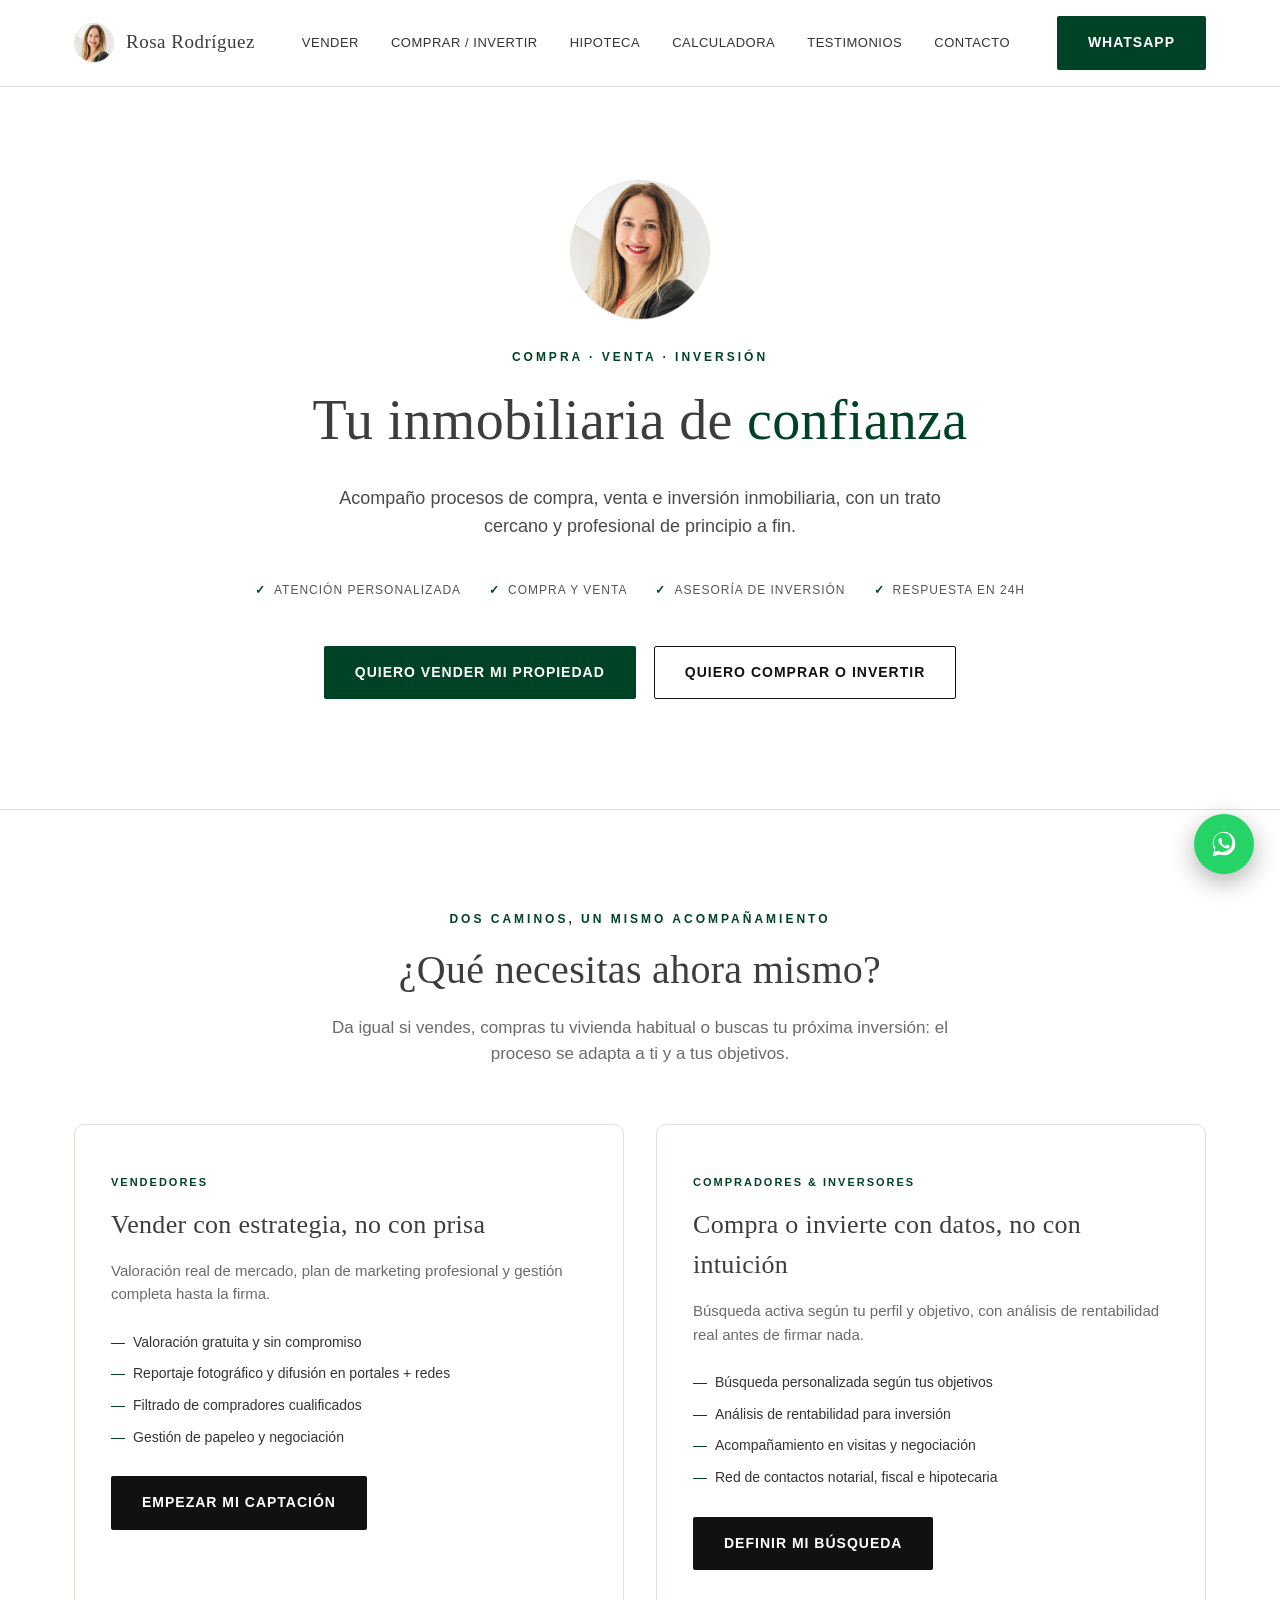
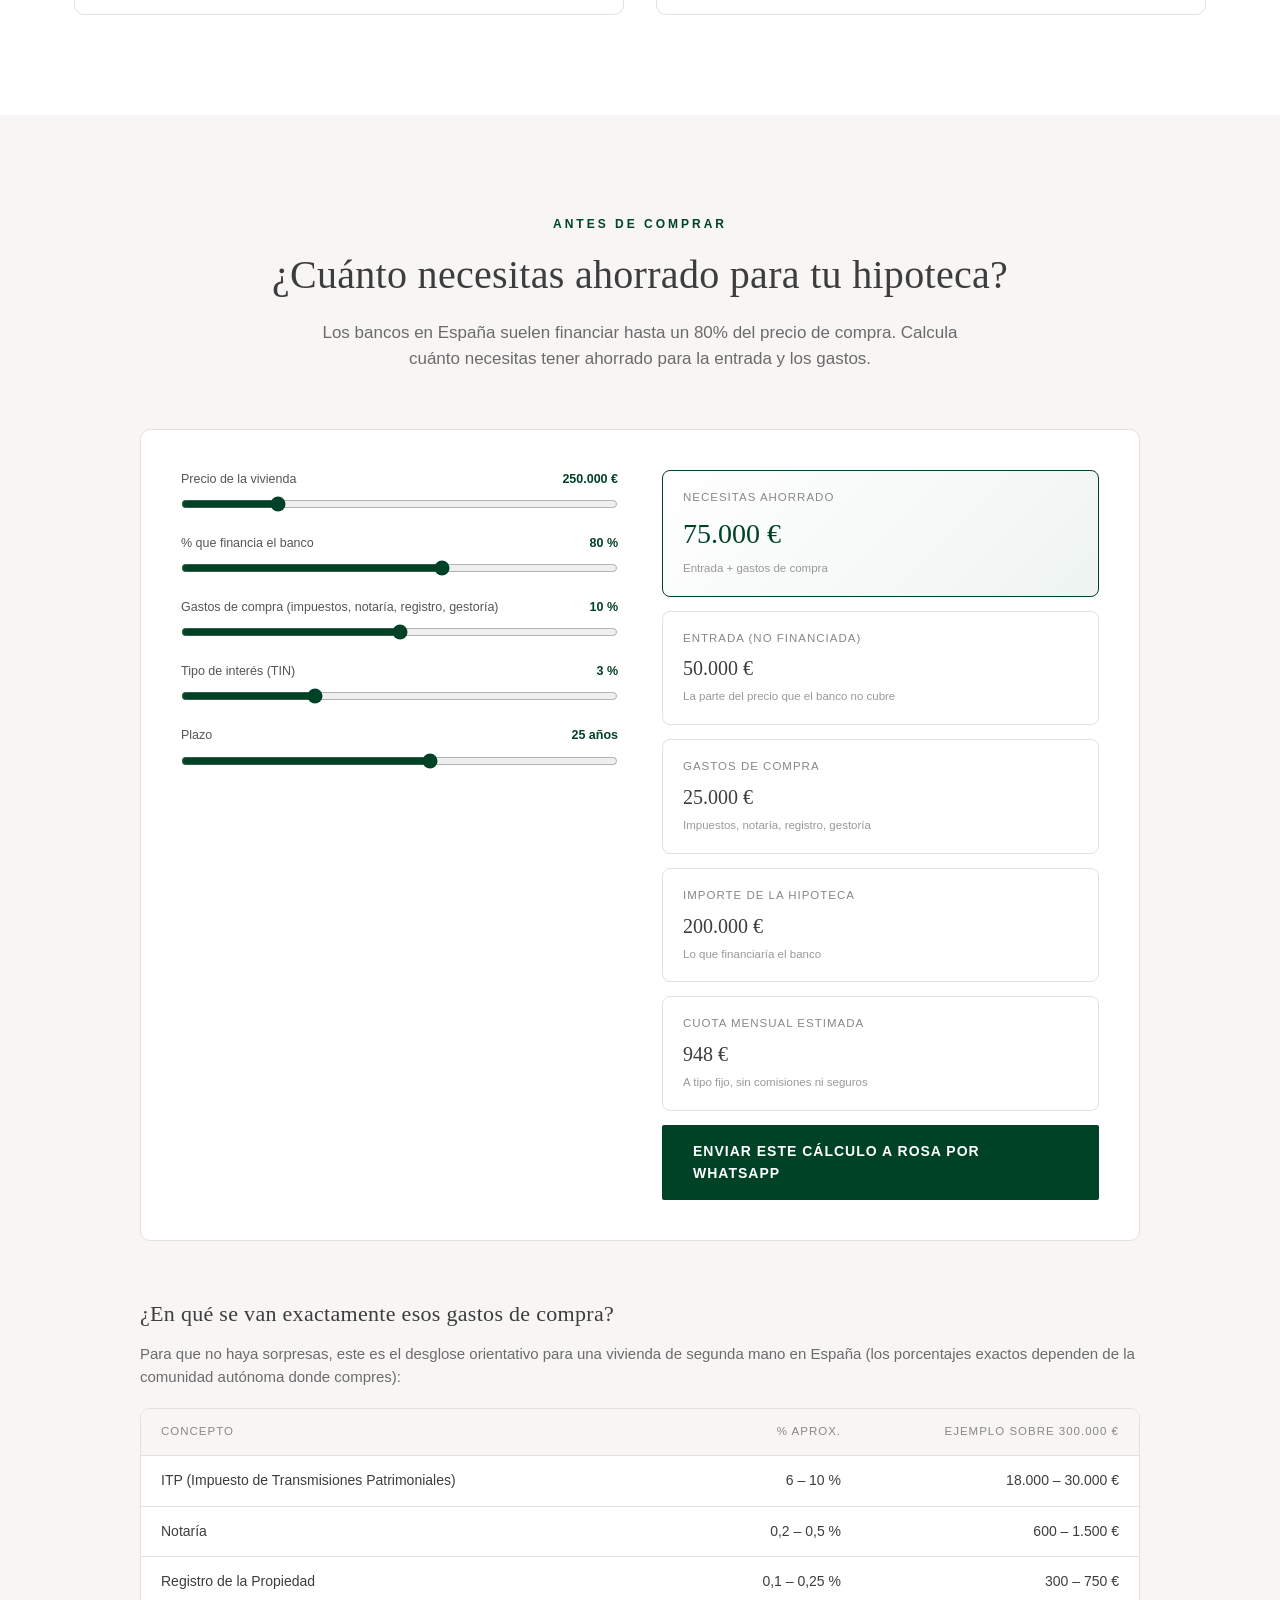
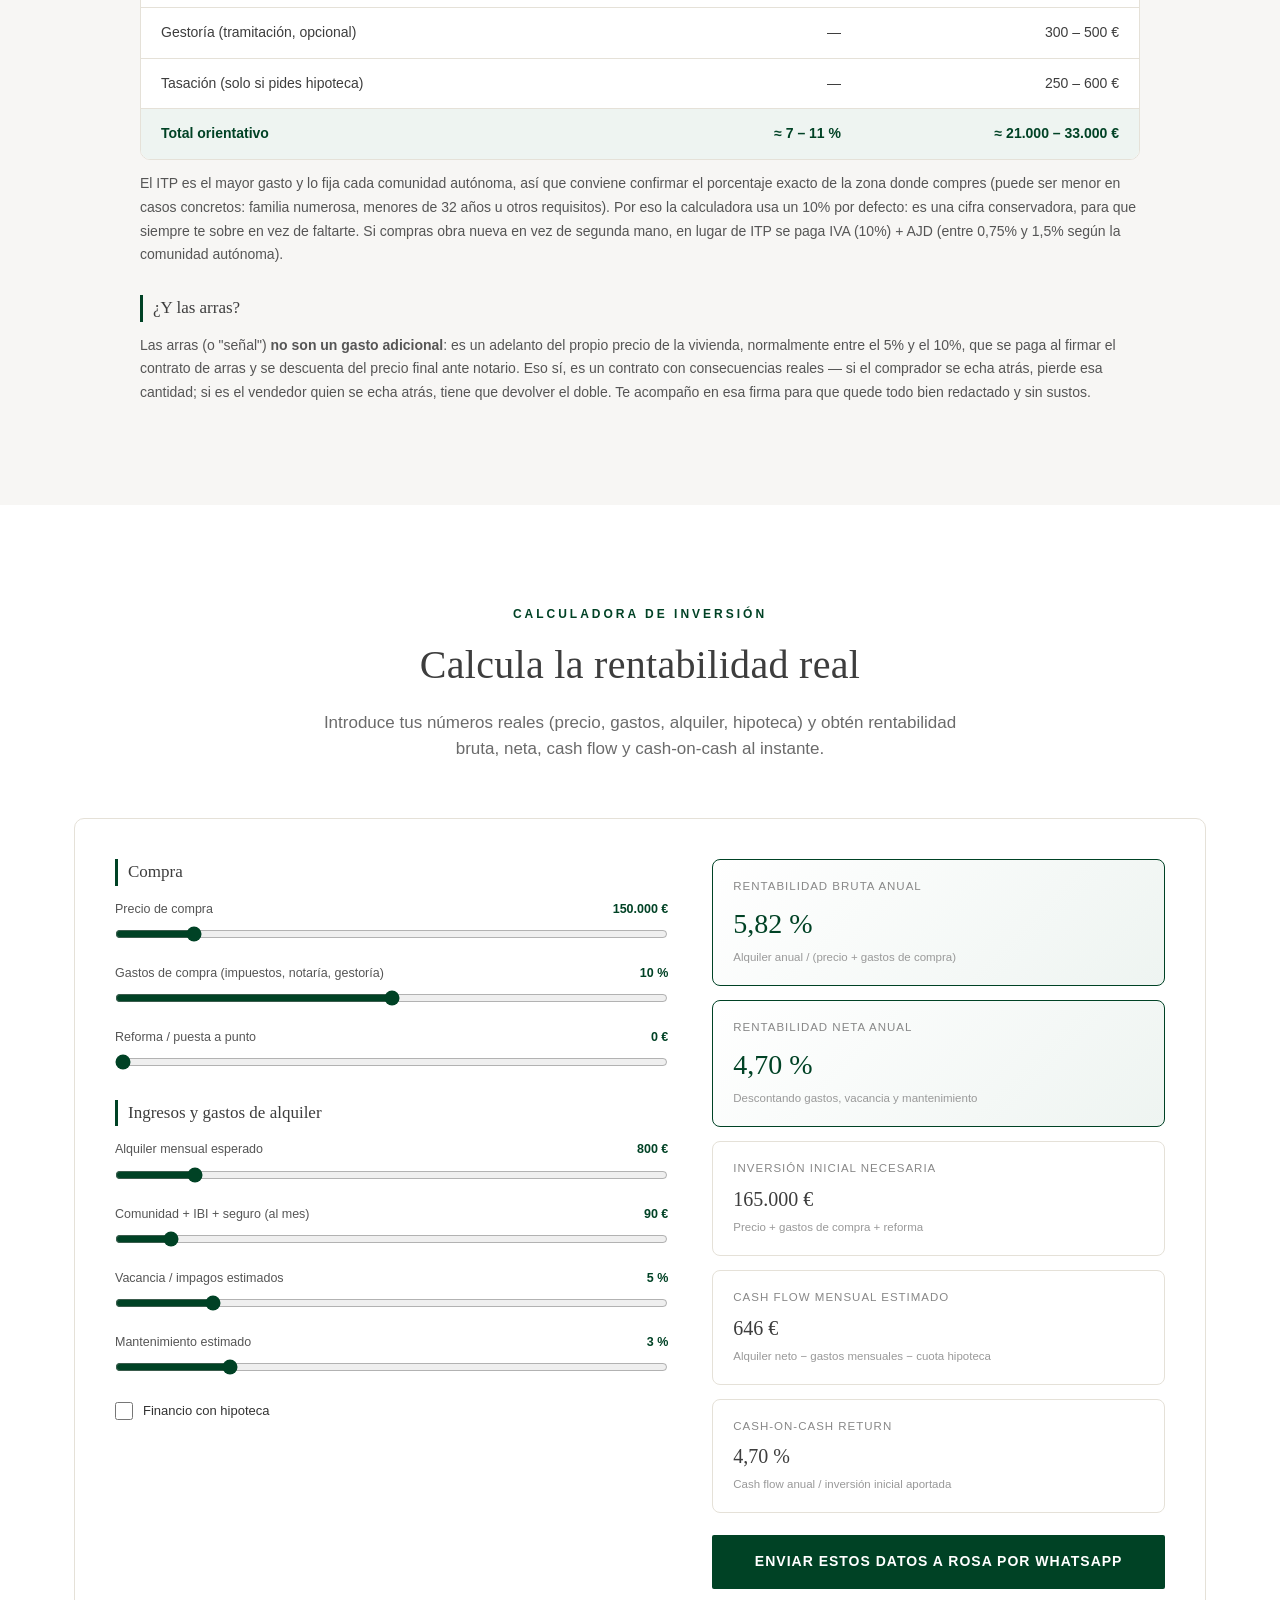
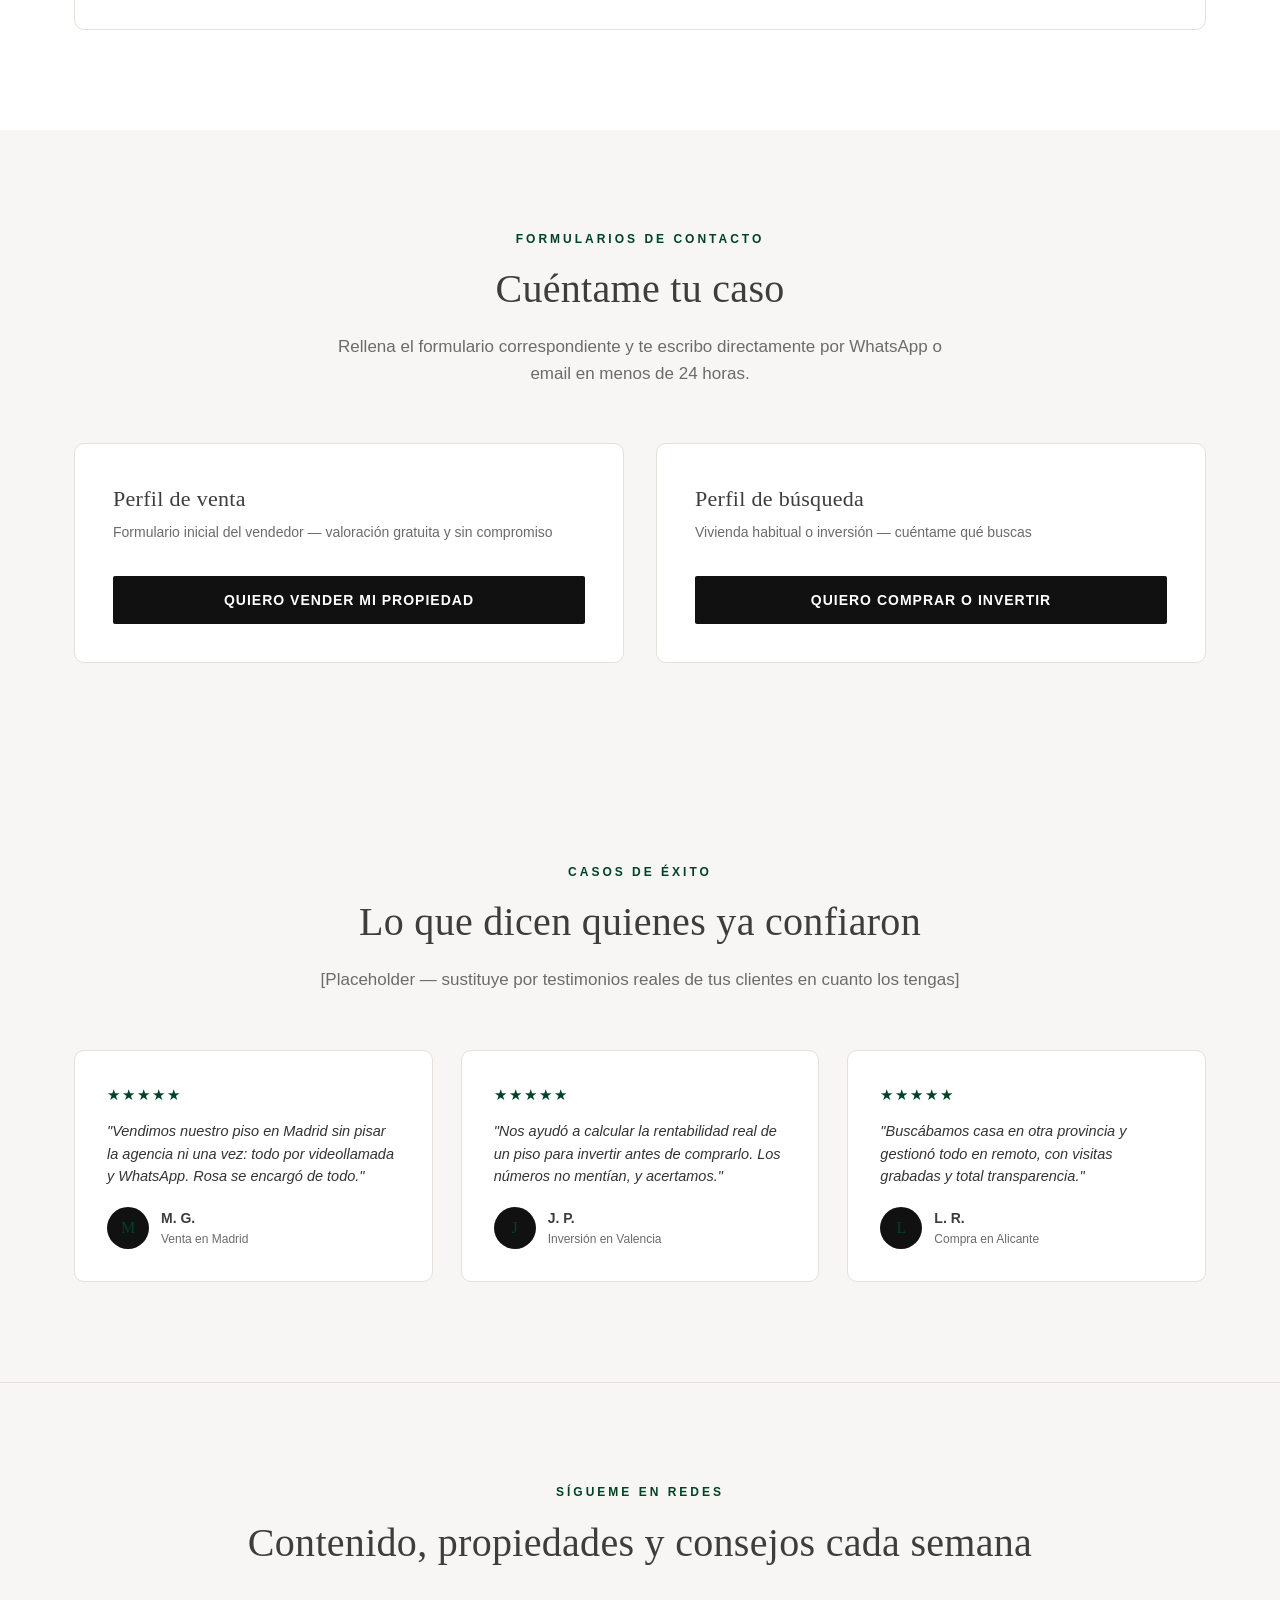
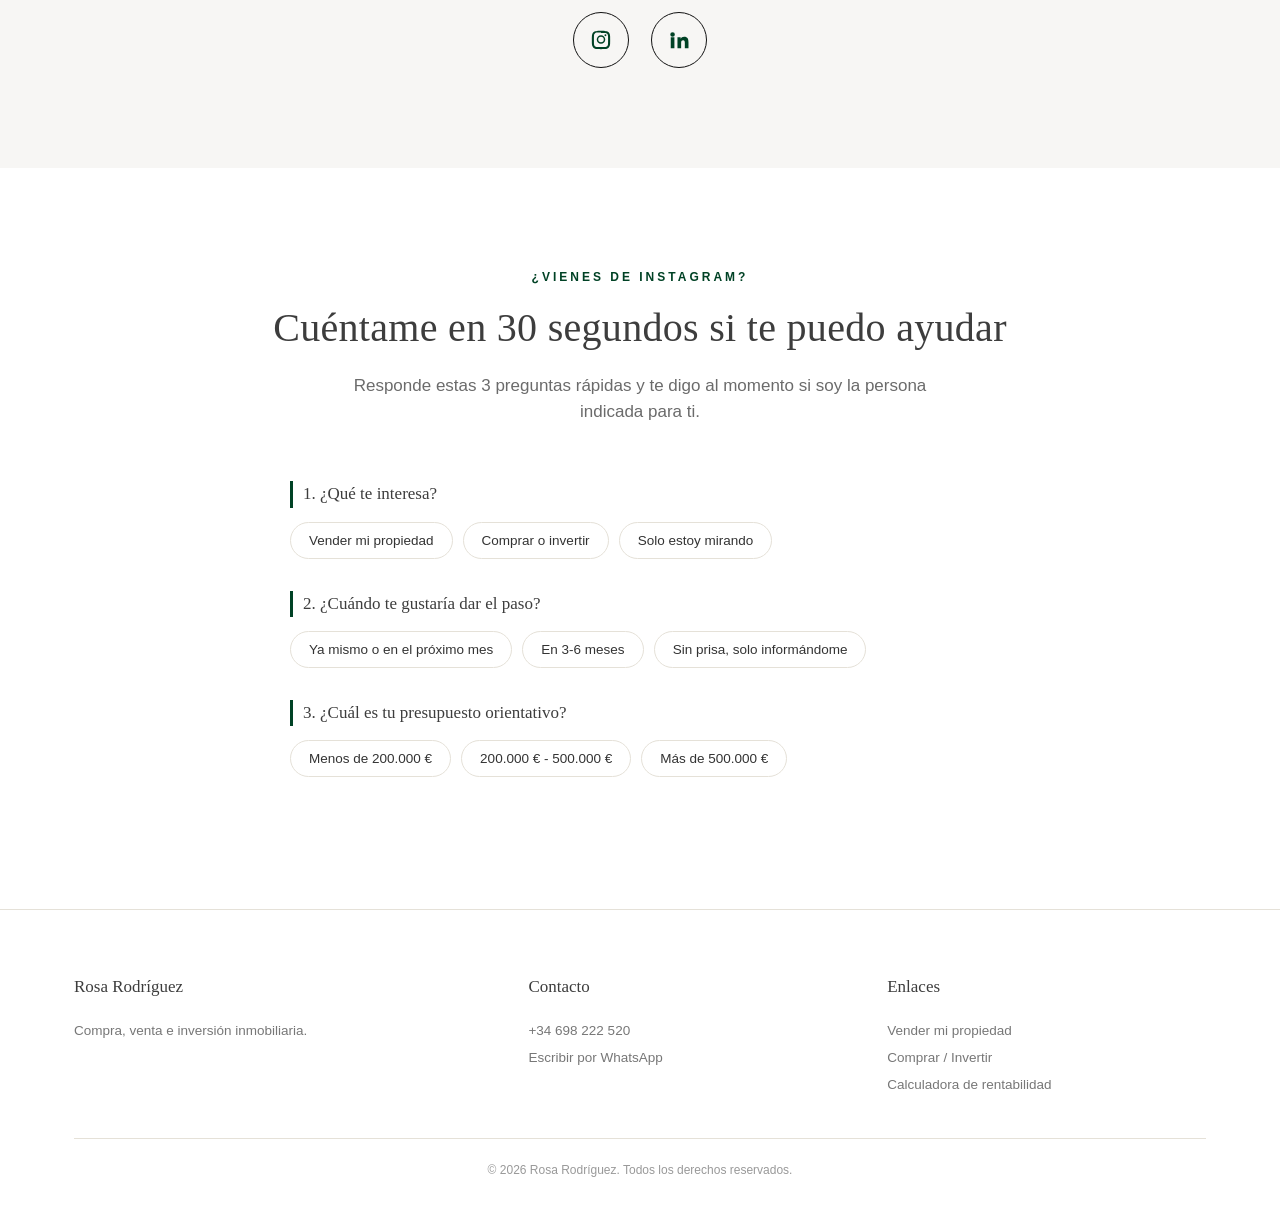
==== commit 51060516: "Quitar la web del modo privado/beta Revierte el codigo de acceso: index.html vuelve a ser la web pub" ====
--- a/index.html
+++ b/index.html
@@ -3,49 +3,1272 @@
 <head>
 <meta charset="UTF-8">
 <meta name="viewport" content="width=device-width, initial-scale=1.0">
-<title>Rosa Rodríguez</title>
-<meta name="robots" content="noindex, nofollow">
+<title>Rosa Rodríguez | Compra, venta e inversión inmobiliaria</title>
+<meta name="description" content="Rosa Rodríguez. Compra, venta e inversión inmobiliaria. Calculadora de rentabilidad gratuita.">
+<link rel="icon" href="data:image/svg+xml,<svg xmlns=%22http://www.w3.org/2000/svg%22 viewBox=%220 0 100 100%22><rect width=%22100%22 height=%22100%22 fill=%22%23ffffff%22/><text x=%2250%22 y=%2268%22 font-size=%2260%22 text-anchor=%22middle%22 fill=%22%23004225%22 font-family=%22Georgia,serif%22>R</text></svg>">
+
+<!-- BRAND: etiquetas para que los anuncios/enlaces compartidos en Meta (Instagram/Facebook) muestren
+     título, descripción e imagen correctos. Sustituye og:url por la URL real una vez publicada,
+     og-image.png ya incluida en esta carpeta. -->
+<meta property="og:type" content="website">
+<meta property="og:title" content="Rosa Rodríguez | Compra, venta e inversión inmobiliaria">
+<meta property="og:description" content="Compra, venta e inversión inmobiliaria. Calculadora de rentabilidad gratuita.">
+<meta property="og:image" content="https://rosa12111972.github.io/rosaluxuryrealtor/og-image.png">
+<meta property="og:url" content="https://rosa12111972.github.io/rosaluxuryrealtor/">
+<meta property="og:locale" content="es_ES">
+<meta name="twitter:card" content="summary_large_image">
+
+<!-- BRAND: Meta Pixel — sustituye TU_PIXEL_ID por el ID real de tu cuenta en
+     Meta Events Manager (business.facebook.com/events_manager) cuando lo tengas. -->
+<script>
+!function(f,b,e,v,n,t,s)
+{if(f.fbq)return;n=f.fbq=function(){n.callMethod?
+n.callMethod.apply(n,arguments):n.queue.push(arguments)};
+if(!f._fbq)f._fbq=n;n.push=n;n.loaded=!0;n.version='2.0';
+n.queue=[];t=b.createElement(e);t.async=!0;
+t.src=v;s=b.getElementsByTagName(e)[0];
+s.parentNode.insertBefore(t,s)}(window, document,'script',
+'https://connect.facebook.net/en_US/fbevents.js');
+fbq('init', 'TU_PIXEL_ID');
+fbq('track', 'PageView');
+</script>
+<noscript><img height="1" width="1" style="display:none"
+src="https://www.facebook.com/tr?id=TU_PIXEL_ID&ev=PageView&noscript=1"
+/></noscript>
+
 <style>
-  *{box-sizing:border-box; margin:0; padding:0;}
-  body{
-    min-height:100vh; display:flex; align-items:center; justify-content:center;
-    background:#ffffff; color:#111; font-family:-apple-system,BlinkMacSystemFont,'Segoe UI',Roboto,Arial,sans-serif;
-    text-align:center; padding:24px;
-  }
-  .box{ max-width:360px; }
-  h1{ font-family:Georgia,serif; font-weight:400; font-size:22px; margin-bottom:10px; }
-  p{ color:#777; font-size:14px; margin-bottom:28px; line-height:1.5; }
-  input{
-    width:100%; padding:12px 14px; border-radius:8px; border:1px solid #e5e1d8;
-    background:#fcfcfb; color:#111; font-size:14px; margin-bottom:12px; text-align:center;
-  }
-  input:focus{ outline:none; border-color:#004225; }
-  button{
-    width:100%; padding:12px 14px; border-radius:8px; border:none;
-    background:#004225; color:#fff; font-weight:600; font-size:14px; cursor:pointer;
-  }
-  button:hover{ background:#111; }
-  .err{ color:#c0392b; font-size:12px; margin-top:10px; display:none; }
+/* ============================================================
+   CONFIG DE MARCA — marca propia e independiente.
+   Sustituye los colores --ev-black/--ev-accent si quieres tu
+   propia paleta.
+   ============================================================ */
+
+:root{
+  --ev-black:#111111;
+  --ev-black-soft:#1c1c1c;
+  --ev-accent:#004225;
+  --ev-text:#3d3d3d;
+  --ev-white:#ffffff;
+  --ev-gray:#6b6b6b;
+  --ev-bg:#f7f6f4;
+  --ev-border:#e5e1d8;
+  --radius:10px;
+  --maxw:1180px;
+  --shadow: 0 6px 24px rgba(0,0,0,.05);
+  --font-serif: 'Georgia', 'Times New Roman', serif;
+  --font-sans: -apple-system, BlinkMacSystemFont, 'Segoe UI', Roboto, Arial, sans-serif;
+}
+
+*{box-sizing:border-box; margin:0; padding:0;}
+html{scroll-behavior:smooth;}
+body{
+  font-family:var(--font-sans);
+  color:var(--ev-text);
+  background:var(--ev-bg);
+  line-height:1.55;
+  -webkit-font-smoothing:antialiased;
+}
+img{max-width:100%; display:block;}
+a{color:inherit; text-decoration:none;}
+.wrap{max-width:var(--maxw); margin:0 auto; padding:0 24px;}
+section{padding:100px 0;}
+h1,h2,h3{font-family:var(--font-serif); font-weight:400; letter-spacing:.3px;}
+h2.section-title{
+  font-size:clamp(28px,4vw,40px);
+  text-align:center;
+  margin-bottom:14px;
+}
+p.section-sub{
+  text-align:center;
+  color:var(--ev-gray);
+  max-width:640px;
+  margin:0 auto 56px;
+  font-size:17px;
+}
+.eyebrow{
+  text-transform:uppercase;
+  letter-spacing:3px;
+  font-size:12px;
+  color:var(--ev-accent);
+  font-weight:600;
+  display:block;
+  text-align:center;
+  margin-bottom:10px;
+}
+.btn{
+  display:inline-flex;
+  align-items:center;
+  gap:8px;
+  padding:15px 30px;
+  border-radius:2px;
+  font-size:14px;
+  letter-spacing:1px;
+  text-transform:uppercase;
+  font-weight:600;
+  cursor:pointer;
+  border:1px solid transparent;
+  transition:all .25s ease;
+}
+.btn-primary{ background:var(--ev-black); color:var(--ev-white); }
+.btn-primary:hover{ background:var(--ev-accent); color:var(--ev-white); }
+.btn-accent{ background:var(--ev-accent); color:var(--ev-white); }
+.btn-accent:hover{ background:var(--ev-black); color:var(--ev-white); }
+.btn-outline{ background:transparent; border-color:var(--ev-black); color:var(--ev-black); }
+.btn-outline:hover{ background:var(--ev-black); color:var(--ev-white); }
+.btn-wa{ background:#25D366; color:#fff; }
+.btn-wa:hover{ background:#1ebe57; }
+
+/* ---------- HEADER ---------- */
+header{
+  position:fixed; top:0; left:0; right:0; z-index:1000;
+  background:rgba(255,255,255,.94);
+  backdrop-filter:blur(6px);
+  border-bottom:1px solid var(--ev-border);
+}
+.nav{
+  max-width:var(--maxw); margin:0 auto; padding:16px 24px;
+  display:flex; align-items:center; justify-content:space-between;
+}
+.brand{ display:flex; align-items:center; gap:12px; }
+.brand-avatar{
+  width:40px; height:40px; border-radius:50%; object-fit:cover;
+  border:1px solid var(--ev-border);
+}
+.brand-text{ display:flex; flex-direction:column; line-height:1.1; }
+.brand .name{ font-family:var(--font-serif); color:var(--ev-text); font-size:19px; letter-spacing:.5px; }
+.brand .parent{ /* BRAND: solo modo afiliado */
+  display:flex; align-items:center; gap:3px; width:fit-content;
+  color:var(--ev-black); font-weight:600;
+  font-size:10.5px; letter-spacing:1.8px; text-transform:uppercase;
+  margin-top:5px;
+}
+.brand .parent .amp{ color:var(--ev-accent); font-weight:800; }
+.amp-inline{ color:var(--ev-accent); font-weight:700; }
+.nav-links{ display:flex; gap:32px; align-items:center; }
+.nav-links a{ color:#333; font-size:13px; letter-spacing:.5px; text-transform:uppercase; transition:color .2s; }
+.nav-links a:hover{ color:var(--ev-accent); }
+.nav-cta{ display:flex; gap:12px; }
+.burger{ display:none; background:none; border:none; color:var(--ev-black); font-size:26px; cursor:pointer; }
+
+/* ---------- HERO ---------- */
+.hero{
+  padding:180px 0 110px;
+  background:var(--ev-white);
+  color:var(--ev-text);
+  text-align:center;
+  border-bottom:1px solid var(--ev-border);
+}
+.hero-avatar{
+  width:140px; height:140px; border-radius:50%; object-fit:cover;
+  border:1px solid var(--ev-border); margin:0 auto 28px;
+}
+.hero h1{
+  font-size:clamp(32px,5.2vw,56px);
+  max-width:900px;
+  margin:0 auto 22px;
+}
+.hero h1 em{ font-style:normal; color:var(--ev-accent); }
+.hero p.lead{
+  max-width:620px; margin:0 auto 40px;
+  color:#4a4a4a; font-size:18px;
+}
+.hero-badges{
+  display:flex; justify-content:center; gap:28px; flex-wrap:wrap;
+  margin:0 auto 46px; max-width:800px;
+}
+.hero-badges span{
+  font-size:12px; letter-spacing:1px; text-transform:uppercase;
+  color:#555; display:flex; align-items:center; gap:8px;
+}
+.hero-badges span::before{ content:"✓"; color:var(--ev-accent); font-weight:700; }
+.hero-cta{ display:flex; gap:18px; justify-content:center; flex-wrap:wrap; }
+
+/* ---------- FUNNEL CARDS (dual) ---------- */
+.dual{
+  background:var(--ev-white);
+}
+.dual-grid{
+  display:grid; grid-template-columns:1fr 1fr; gap:32px;
+}
+.dual-card{
+  border:1px solid var(--ev-border);
+  border-radius:var(--radius);
+  padding:44px 36px;
+  position:relative;
+  overflow:hidden;
+  transition:transform .25s ease, box-shadow .25s ease;
+}
+.dual-card:hover{ transform:translateY(-4px); box-shadow:var(--shadow); }
+.dual-card .tag{
+  display:inline-block; font-size:11px; letter-spacing:2px; text-transform:uppercase;
+  color:var(--ev-accent); font-weight:700; margin-bottom:14px;
+}
+.dual-card h3{ font-size:26px; margin-bottom:14px; }
+.dual-card p{ color:var(--ev-gray); margin-bottom:26px; font-size:15px; }
+.dual-card ul{ list-style:none; margin-bottom:28px; }
+.dual-card ul li{ font-size:14px; color:#333; margin-bottom:10px; padding-left:22px; position:relative; }
+.dual-card ul li::before{ content:"—"; position:absolute; left:0; color:var(--ev-accent); }
+
+/* ---------- FORMS ---------- */
+.form-section{ background:var(--ev-bg); }
+.forms-grid{ display:grid; grid-template-columns:1fr 1fr; gap:32px; }
+.form-card{
+  background:var(--ev-white); border-radius:var(--radius); padding:38px;
+  border:1px solid var(--ev-border);
+}
+.form-card h3{ font-size:22px; margin-bottom:6px; }
+.form-card .sub{ color:var(--ev-gray); font-size:14px; margin-bottom:24px; }
+.form-wrap{ display:none; margin-top:24px; }
+.form-wrap.open{ display:block; }
+.form-card h4{
+  font-family:var(--font-serif); font-weight:400; font-size:15px; color:var(--ev-text);
+  margin:26px 0 14px; border-left:3px solid var(--ev-accent); padding-left:10px;
+}
+.form-card h4:first-of-type{ margin-top:0; }
+.field{ margin-bottom:16px; }
+.field label{ display:block; font-size:12px; text-transform:uppercase; letter-spacing:1px; color:var(--ev-gray); margin-bottom:6px; }
+.field input, .field select, .field textarea{
+  width:100%; padding:12px 14px; border:1px solid var(--ev-border);
+  border-radius:6px; font-size:14px; font-family:var(--font-sans);
+  background:#fcfcfb;
+}
+.field input:focus, .field select:focus, .field textarea:focus{
+  outline:none; border-color:var(--ev-accent);
+}
+.field-row{ display:grid; grid-template-columns:1fr 1fr; gap:14px; }
+.form-card .btn{ width:100%; justify-content:center; margin-top:8px; }
+.form-note{ font-size:12px; color:#999; margin-top:12px; text-align:center; }
+
+/* ---------- CALCULADORA DE HIPOTECA ---------- */
+.mortgage-section{ background:var(--ev-bg); }
+.mortgage-box{
+  max-width:1000px; margin:0 auto; background:var(--ev-white);
+  border:1px solid var(--ev-border); border-radius:var(--radius); padding:40px;
+  display:grid; grid-template-columns:1fr 1fr; gap:44px;
+}
+.mortgage-results{ display:flex; flex-direction:column; gap:14px; }
+
+.cost-breakdown{ max-width:1000px; margin:56px auto 0; }
+.cost-breakdown h3{ font-size:22px; margin-bottom:10px; }
+.cost-breakdown h4{
+  font-family:var(--font-serif); font-weight:400; font-size:17px; color:var(--ev-text);
+  margin:28px 0 10px; border-left:3px solid var(--ev-accent); padding-left:10px;
+}
+.cost-intro{ color:var(--ev-gray); font-size:15px; margin-bottom:20px; }
+.cost-note{ color:#555; font-size:14px; line-height:1.7; margin-top:12px; }
+.cost-table{
+  background:var(--ev-white); border:1px solid var(--ev-border); border-radius:var(--radius);
+  overflow:hidden;
+}
+.cost-row{
+  display:grid; grid-template-columns:2fr 1fr 1.2fr; gap:10px;
+  padding:14px 20px; border-bottom:1px solid var(--ev-border); font-size:14px;
+}
+.cost-row:last-child{ border-bottom:none; }
+.cost-row span:nth-child(2), .cost-row span:nth-child(3){ text-align:right; }
+.cost-row-head{
+  background:var(--ev-bg); text-transform:uppercase; font-size:11.5px; letter-spacing:1px; color:#888;
+}
+.cost-row-total{ background:#eef4f1; font-weight:700; color:var(--ev-accent); }
+
+/* ---------- CALCULATOR ---------- */
+.calc-section{ background:var(--ev-white); color:var(--ev-text); }
+.calc-box{
+  background:var(--ev-white);
+  border:1px solid var(--ev-border);
+  border-radius:var(--radius);
+  padding:40px;
+  display:grid;
+  grid-template-columns:1.1fr .9fr;
+  gap:44px;
+}
+.calc-inputs h4{
+  font-family:var(--font-serif); font-weight:400; font-size:17px; color:var(--ev-text);
+  margin:22px 0 14px; border-left:3px solid var(--ev-accent); padding-left:10px;
+}
+.calc-inputs h4:first-child{ margin-top:0; }
+.calc-field{ margin-bottom:14px; }
+.calc-field label{ display:flex; justify-content:space-between; font-size:12.5px; color:#555; margin-bottom:6px; }
+.calc-field label span.val{ color:var(--ev-accent); font-weight:600; }
+.calc-field input[type="number"]{
+  width:100%; padding:10px 12px; border-radius:6px; border:1px solid var(--ev-border);
+  background:#fff; color:var(--ev-text); font-size:14px;
+}
+.calc-field input[type="range"]{ width:100%; accent-color:var(--ev-accent); }
+.calc-toggle{ display:flex; align-items:center; gap:10px; margin:18px 0 6px; }
+.calc-toggle input{ width:18px; height:18px; accent-color:var(--ev-accent); }
+.calc-toggle label{ font-size:13px; color:#333; }
+.mortgage-fields{ display:none; }
+.mortgage-fields.active{ display:block; }
+
+.calc-results{ display:flex; flex-direction:column; gap:14px; }
+.result-card{
+  background:var(--ev-white); border:1px solid var(--ev-border); border-radius:8px;
+  padding:18px 20px;
+}
+.result-card .label{ font-size:11.5px; text-transform:uppercase; letter-spacing:1px; color:#888; margin-bottom:6px; }
+.result-card .value{ font-size:28px; font-family:var(--font-serif); color:var(--ev-text); }
+.result-card .value.small{ font-size:20px; }
+.result-card .hint{ font-size:11.5px; color:#999; margin-top:4px; }
+.result-highlight{ border-color:var(--ev-accent); background:linear-gradient(135deg,#fff,#eef4f1); }
+.result-highlight .value{ color:var(--ev-accent); }
+.calc-cta{ margin-top:8px; }
+
+/* ---------- TESTIMONIALS ---------- */
+.testi-grid{ display:grid; grid-template-columns:repeat(3,1fr); gap:28px; }
+.testi-card{
+  background:var(--ev-white); border:1px solid var(--ev-border); border-radius:var(--radius);
+  padding:32px;
+}
+.testi-stars{ color:var(--ev-accent); font-size:15px; margin-bottom:14px; letter-spacing:2px; }
+.testi-card p{ font-size:14.5px; color:#333; margin-bottom:20px; font-style:italic; }
+.testi-who{ display:flex; align-items:center; gap:12px; }
+.testi-avatar{
+  width:42px; height:42px; border-radius:50%; background:var(--ev-black);
+  color:var(--ev-accent); display:flex; align-items:center; justify-content:center;
+  font-family:var(--font-serif); font-size:16px;
+}
+.testi-who .n{ font-size:14px; font-weight:600; }
+.testi-who .r{ font-size:12px; color:var(--ev-gray); }
+
+/* ---------- SOCIAL ---------- */
+.social-section{
+  background:var(--ev-bg);
+  color:var(--ev-text); text-align:center;
+  border-top:1px solid var(--ev-border);
+}
+.social-icons{ display:flex; justify-content:center; gap:22px; margin-top:38px; flex-wrap:wrap; }
+.social-icons a{
+  width:56px; height:56px; border-radius:50%; border:1px solid var(--ev-black);
+  display:flex; align-items:center; justify-content:center;
+  transition:all .25s ease;
+}
+.social-icons a:hover{ background:var(--ev-black); border-color:var(--ev-black); transform:translateY(-3px); }
+.social-icons svg{ width:22px; height:22px; fill:var(--ev-accent); }
+.social-icons a:hover svg{ fill:#fff; }
+
+/* ---------- QUIZ DE INTERÉS ---------- */
+.quiz-section{ background:var(--ev-white); }
+.quiz-box{ max-width:700px; margin:0 auto; }
+.quiz-question{ margin-bottom:32px; }
+.quiz-question h4{
+  font-family:var(--font-serif); font-weight:400; font-size:17px; color:var(--ev-text);
+  margin-bottom:14px; border-left:3px solid var(--ev-accent); padding-left:10px;
+}
+.quiz-options{ display:flex; gap:10px; flex-wrap:wrap; }
+.quiz-chip{
+  padding:10px 18px; border:1px solid var(--ev-border); border-radius:999px; background:var(--ev-white);
+  font-size:13.5px; color:#333; cursor:pointer; transition:all .2s ease; font-family:var(--font-sans);
+}
+.quiz-chip:hover{ border-color:var(--ev-accent); color:var(--ev-accent); }
+.quiz-chip.selected{ background:var(--ev-black); border-color:var(--ev-black); color:var(--ev-white); }
+.quiz-result{
+  display:none; margin-top:36px; padding:28px; border:1px solid var(--ev-border);
+  border-radius:var(--radius); text-align:center; background:var(--ev-bg);
+}
+.quiz-result.open{ display:block; }
+.quiz-result p{ font-size:16px; margin-bottom:20px; color:var(--ev-text); }
+
+/* ---------- FOOTER ---------- */
+footer{ background:var(--ev-white); color:#666; padding:64px 0 28px; border-top:1px solid var(--ev-border); }
+.footer-grid{ display:grid; grid-template-columns:1.3fr 1fr 1fr; gap:40px; margin-bottom:40px; }
+.footer-grid h4{ color:var(--ev-text); font-family:var(--font-serif); font-weight:400; font-size:17px; margin-bottom:16px; }
+.footer-grid p, .footer-grid a{ font-size:13.5px; color:#777; line-height:2; }
+.footer-grid a:hover{ color:var(--ev-accent); }
+.footer-bottom{
+  border-top:1px solid var(--ev-border); padding-top:22px; text-align:center; font-size:12px; color:#999;
+}
+
+/* ---------- WHATSAPP FLOAT ---------- */
+.wa-float{
+  position:fixed; bottom:26px; right:26px; z-index:999;
+  width:60px; height:60px; border-radius:50%; background:#25D366;
+  display:flex; align-items:center; justify-content:center;
+  box-shadow:0 8px 24px rgba(0,0,0,.3);
+  transition:transform .2s ease;
+}
+.wa-float:hover{ transform:scale(1.08); }
+.wa-float svg{ width:30px; height:30px; fill:#fff; }
+
+/* ---------- MOBILE ---------- */
+@media (max-width:920px){
+  .dual-grid, .forms-grid, .footer-grid{ grid-template-columns:1fr; }
+  .calc-box, .mortgage-box{ grid-template-columns:1fr; }
+  .cost-row{ grid-template-columns:1.4fr .8fr 1fr; padding:12px 14px; font-size:12.5px; }
+  .testi-grid{ grid-template-columns:1fr; }
+  .nav-links{ display:none; }
+  .burger{ display:block; }
+  .field-row{ grid-template-columns:1fr; }
+}
 </style>
 </head>
 <body>
-  <div class="box">
-    <h1>Rosa Rodríguez</h1>
-    <p>Esta web está en privado por ahora. Si tienes acceso, introduce el código.</p>
-    <input type="password" id="pass" placeholder="Código de acceso" onkeydown="if(event.key==='Enter')entrar()">
-    <button onclick="entrar()">Entrar</button>
-    <div class="err" id="err">Código incorrecto, prueba otra vez.</div>
+
+<!-- ============ HEADER ============ -->
+<header>
+  <div class="nav">
+    <div class="brand">
+      <img src="rosa.png" alt="Rosa Rodríguez" class="brand-avatar">
+      <div class="brand-text">
+        <span class="name">Rosa Rodríguez</span>
+      </div>
+    </div>
+    <nav class="nav-links">
+      <a href="#vender">Vender</a>
+      <a href="#comprar">Comprar / Invertir</a>
+      <a href="#hipoteca">Hipoteca</a>
+      <a href="#calculadora">Calculadora</a>
+      <a href="#testimonios">Testimonios</a>
+      <a href="#contacto">Contacto</a>
+    </nav>
+    <div class="nav-cta">
+      <a class="btn btn-accent" id="headerWaBtn" target="_blank" rel="noopener">WhatsApp</a>
+    </div>
   </div>
-  <script>
-    function entrar(){
-      const val = document.getElementById('pass').value.trim();
-      if(val === 'rosa2026'){
-        sessionStorage.setItem('rosaweb_ok', '1');
-        window.location.href = 'app.html';
-      } else {
-        document.getElementById('err').style.display = 'block';
+</header>
+
+<!-- ============ HERO ============ -->
+<section class="hero">
+  <div class="wrap">
+    <img src="rosa.png" alt="Rosa Rodríguez" class="hero-avatar">
+    <span class="eyebrow">Compra · Venta · Inversión</span>
+    <h1>Tu inmobiliaria de <em>confianza</em></h1>
+    <p class="lead">Acompaño procesos de compra, venta e inversión inmobiliaria, con un trato cercano y profesional de principio a fin.</p>
+    <div class="hero-badges">
+      <span>Atención personalizada</span>
+      <span>Compra y venta</span>
+      <span>Asesoría de inversión</span>
+      <span>Respuesta en 24h</span>
+    </div>
+    <div class="hero-cta">
+      <a href="#vender" class="btn btn-accent">Quiero vender mi propiedad</a>
+      <a href="#comprar" class="btn btn-outline">Quiero comprar o invertir</a>
+    </div>
+  </div>
+</section>
+
+<!-- ============ DUAL VALUE PROP ============ -->
+<section class="dual">
+  <div class="wrap">
+    <span class="eyebrow">Dos caminos, un mismo acompañamiento</span>
+    <h2 class="section-title">¿Qué necesitas ahora mismo?</h2>
+    <p class="section-sub">Da igual si vendes, compras tu vivienda habitual o buscas tu próxima inversión: el proceso se adapta a ti y a tus objetivos.</p>
+    <div class="dual-grid">
+      <div class="dual-card">
+        <span class="tag">Vendedores</span>
+        <h3>Vender con estrategia, no con prisa</h3>
+        <p>Valoración real de mercado, plan de marketing profesional y gestión completa hasta la firma.</p>
+        <ul>
+          <li>Valoración gratuita y sin compromiso</li>
+          <li>Reportaje fotográfico y difusión en portales + redes</li>
+          <li>Filtrado de compradores cualificados</li>
+          <li>Gestión de papeleo y negociación</li>
+        </ul>
+        <a href="#vender" class="btn btn-primary">Empezar mi captación</a>
+      </div>
+      <div class="dual-card">
+        <span class="tag">Compradores &amp; Inversores</span>
+        <h3>Compra o invierte con datos, no con intuición</h3>
+        <p>Búsqueda activa según tu perfil y objetivo, con análisis de rentabilidad real antes de firmar nada.</p>
+        <ul>
+          <li>Búsqueda personalizada según tus objetivos</li>
+          <li>Análisis de rentabilidad para inversión</li>
+          <li>Acompañamiento en visitas y negociación</li>
+          <li>Red de contactos notarial, fiscal e hipotecaria</li>
+        </ul>
+        <a href="#comprar" class="btn btn-primary">Definir mi búsqueda</a>
+      </div>
+    </div>
+  </div>
+</section>
+
+<!-- ============ CALCULADORA DE HIPOTECA ============ -->
+<section class="mortgage-section" id="hipoteca">
+  <div class="wrap">
+    <span class="eyebrow">Antes de comprar</span>
+    <h2 class="section-title">¿Cuánto necesitas ahorrado para tu hipoteca?</h2>
+    <p class="section-sub">Los bancos en España suelen financiar hasta un 80% del precio de compra. Calcula cuánto necesitas tener ahorrado para la entrada y los gastos.</p>
+
+    <div class="mortgage-box">
+      <div class="mortgage-inputs">
+        <div class="calc-field">
+          <label>Precio de la vivienda <span class="val" id="mh_v_precio">250.000 €</span></label>
+          <input type="range" id="mh_precio" min="50000" max="1000000" step="1000" value="250000">
+        </div>
+        <div class="calc-field">
+          <label>% que financia el banco <span class="val" id="mh_v_financiacion">80 %</span></label>
+          <input type="range" id="mh_financiacion" min="50" max="100" step="5" value="80">
+        </div>
+        <div class="calc-field">
+          <label>Gastos de compra (impuestos, notaría, registro, gestoría) <span class="val" id="mh_v_gastos">10 %</span></label>
+          <input type="range" id="mh_gastos" min="0" max="20" step="0.5" value="10">
+        </div>
+        <div class="calc-field">
+          <label>Tipo de interés (TIN) <span class="val" id="mh_v_interes">3 %</span></label>
+          <input type="range" id="mh_interes" min="0" max="10" step="0.05" value="3">
+        </div>
+        <div class="calc-field">
+          <label>Plazo <span class="val" id="mh_v_plazo">25 años</span></label>
+          <input type="range" id="mh_plazo" min="5" max="40" step="1" value="25">
+        </div>
+      </div>
+
+      <div class="mortgage-results">
+        <div class="result-card result-highlight">
+          <div class="label">Necesitas ahorrado</div>
+          <div class="value" id="mh_r_total">75.000 €</div>
+          <div class="hint">Entrada + gastos de compra</div>
+        </div>
+        <div class="result-card">
+          <div class="label">Entrada (no financiada)</div>
+          <div class="value small" id="mh_r_entrada">50.000 €</div>
+          <div class="hint">La parte del precio que el banco no cubre</div>
+        </div>
+        <div class="result-card">
+          <div class="label">Gastos de compra</div>
+          <div class="value small" id="mh_r_gastos">25.000 €</div>
+          <div class="hint">Impuestos, notaría, registro, gestoría</div>
+        </div>
+        <div class="result-card">
+          <div class="label">Importe de la hipoteca</div>
+          <div class="value small" id="mh_r_hipoteca">200.000 €</div>
+          <div class="hint">Lo que financiaría el banco</div>
+        </div>
+        <div class="result-card">
+          <div class="label">Cuota mensual estimada</div>
+          <div class="value small" id="mh_r_cuota">948 €</div>
+          <div class="hint">A tipo fijo, sin comisiones ni seguros</div>
+        </div>
+        <a class="btn btn-accent" id="mhWaBtn" target="_blank" rel="noopener" style="width:100%; justify-content:center;">Enviar este cálculo a Rosa por WhatsApp</a>
+      </div>
+    </div>
+
+    <div class="cost-breakdown">
+      <h3>¿En qué se van exactamente esos gastos de compra?</h3>
+      <p class="cost-intro">Para que no haya sorpresas, este es el desglose orientativo para una vivienda de segunda mano en España (los porcentajes exactos dependen de la comunidad autónoma donde compres):</p>
+
+      <div class="cost-table">
+        <div class="cost-row cost-row-head">
+          <span>Concepto</span>
+          <span>% aprox.</span>
+          <span>Ejemplo sobre 300.000 €</span>
+        </div>
+        <div class="cost-row">
+          <span>ITP (Impuesto de Transmisiones Patrimoniales)</span>
+          <span>6 – 10 %</span>
+          <span>18.000 – 30.000 €</span>
+        </div>
+        <div class="cost-row">
+          <span>Notaría</span>
+          <span>0,2 – 0,5 %</span>
+          <span>600 – 1.500 €</span>
+        </div>
+        <div class="cost-row">
+          <span>Registro de la Propiedad</span>
+          <span>0,1 – 0,25 %</span>
+          <span>300 – 750 €</span>
+        </div>
+        <div class="cost-row">
+          <span>Gestoría (tramitación, opcional)</span>
+          <span>—</span>
+          <span>300 – 500 €</span>
+        </div>
+        <div class="cost-row">
+          <span>Tasación (solo si pides hipoteca)</span>
+          <span>—</span>
+          <span>250 – 600 €</span>
+        </div>
+        <div class="cost-row cost-row-total">
+          <span>Total orientativo</span>
+          <span>≈ 7 – 11 %</span>
+          <span>≈ 21.000 – 33.000 €</span>
+        </div>
+      </div>
+      <p class="cost-note">El ITP es el mayor gasto y lo fija cada comunidad autónoma, así que conviene confirmar el porcentaje exacto de la zona donde compres (puede ser menor en casos concretos: familia numerosa, menores de 32 años u otros requisitos). Por eso la calculadora usa un 10% por defecto: es una cifra conservadora, para que siempre te sobre en vez de faltarte. Si compras obra nueva en vez de segunda mano, en lugar de ITP se paga IVA (10%) + AJD (entre 0,75% y 1,5% según la comunidad autónoma).</p>
+
+      <h4>¿Y las arras?</h4>
+      <p class="cost-note">Las arras (o "señal") <strong>no son un gasto adicional</strong>: es un adelanto del propio precio de la vivienda, normalmente entre el 5% y el 10%, que se paga al firmar el contrato de arras y se descuenta del precio final ante notario. Eso sí, es un contrato con consecuencias reales — si el comprador se echa atrás, pierde esa cantidad; si es el vendedor quien se echa atrás, tiene que devolver el doble. Te acompaño en esa firma para que quede todo bien redactado y sin sustos.</p>
+    </div>
+  </div>
+</section>
+
+<!-- ============ CALCULATOR ============ -->
+<section class="calc-section" id="calculadora">
+  <div class="wrap">
+    <span class="eyebrow">Calculadora de inversión</span>
+    <h2 class="section-title">Calcula la rentabilidad real</h2>
+    <p class="section-sub">Introduce tus números reales (precio, gastos, alquiler, hipoteca) y obtén rentabilidad bruta, neta, cash flow y cash-on-cash al instante.</p>
+
+    <div class="calc-box">
+      <div class="calc-inputs">
+        <h4>Compra</h4>
+        <div class="calc-field">
+          <label>Precio de compra <span class="val" id="v_precio">150.000 €</span></label>
+          <input type="range" id="precio" min="20000" max="1000000" step="1000" value="150000">
+        </div>
+        <div class="calc-field">
+          <label>Gastos de compra (impuestos, notaría, gestoría) <span class="val" id="v_gastosCompraPct">10 %</span></label>
+          <input type="range" id="gastosCompraPct" min="0" max="20" step="0.5" value="10">
+        </div>
+        <div class="calc-field">
+          <label>Reforma / puesta a punto <span class="val" id="v_reforma">0 €</span></label>
+          <input type="range" id="reforma" min="0" max="100000" step="500" value="0">
+        </div>
+
+        <h4>Ingresos y gastos de alquiler</h4>
+        <div class="calc-field">
+          <label>Alquiler mensual esperado <span class="val" id="v_alquiler">800 €</span></label>
+          <input type="range" id="alquiler" min="0" max="6000" step="10" value="800">
+        </div>
+        <div class="calc-field">
+          <label>Comunidad + IBI + seguro (al mes) <span class="val" id="v_gastosMes">90 €</span></label>
+          <input type="range" id="gastosMes" min="0" max="1000" step="5" value="90">
+        </div>
+        <div class="calc-field">
+          <label>Vacancia / impagos estimados <span class="val" id="v_vacancia">5 %</span></label>
+          <input type="range" id="vacancia" min="0" max="30" step="1" value="5">
+        </div>
+        <div class="calc-field">
+          <label>Mantenimiento estimado <span class="val" id="v_mantenimiento">3 %</span></label>
+          <input type="range" id="mantenimiento" min="0" max="15" step="0.5" value="3">
+        </div>
+
+        <div class="calc-toggle">
+          <input type="checkbox" id="usaHipoteca">
+          <label for="usaHipoteca">Financio con hipoteca</label>
+        </div>
+        <div class="mortgage-fields" id="mortgageFields">
+          <h4 style="margin-top:0">Hipoteca</h4>
+          <div class="calc-field">
+            <label>Entrada <span class="val" id="v_entrada">20 %</span></label>
+            <input type="range" id="entrada" min="0" max="100" step="1" value="20">
+          </div>
+          <div class="calc-field">
+            <label>Tipo de interés (TIN) <span class="val" id="v_interes">3 %</span></label>
+            <input type="range" id="interes" min="0" max="10" step="0.05" value="3">
+          </div>
+          <div class="calc-field">
+            <label>Plazo <span class="val" id="v_plazo">25 años</span></label>
+            <input type="range" id="plazo" min="5" max="40" step="1" value="25">
+          </div>
+        </div>
+      </div>
+
+      <div class="calc-results">
+        <div class="result-card result-highlight">
+          <div class="label">Rentabilidad bruta anual</div>
+          <div class="value" id="r_bruta">6,40 %</div>
+          <div class="hint">Alquiler anual / (precio + gastos de compra)</div>
+        </div>
+        <div class="result-card result-highlight">
+          <div class="label">Rentabilidad neta anual</div>
+          <div class="value" id="r_neta">4,85 %</div>
+          <div class="hint">Descontando gastos, vacancia y mantenimiento</div>
+        </div>
+        <div class="result-card">
+          <div class="label">Inversión inicial necesaria</div>
+          <div class="value small" id="r_inversion">165.000 €</div>
+          <div class="hint" id="r_inversion_hint">Precio + gastos de compra + reforma</div>
+        </div>
+        <div class="result-card">
+          <div class="label">Cash flow mensual estimado</div>
+          <div class="value small" id="r_cashflow">613 €</div>
+          <div class="hint">Alquiler neto − gastos mensuales − cuota hipoteca</div>
+        </div>
+        <div class="result-card">
+          <div class="label">Cash-on-cash return</div>
+          <div class="value small" id="r_coc">4,85 %</div>
+          <div class="hint">Cash flow anual / inversión inicial aportada</div>
+        </div>
+        <div class="calc-cta">
+          <a class="btn btn-accent" id="calcWaBtn" target="_blank" rel="noopener" style="width:100%; justify-content:center;">Enviar estos datos a Rosa por WhatsApp</a>
+        </div>
+      </div>
+    </div>
+  </div>
+</section>
+
+<!-- ============ FORMS ============ -->
+<section class="form-section">
+  <div class="wrap">
+    <span class="eyebrow">Formularios de contacto</span>
+    <h2 class="section-title">Cuéntame tu caso</h2>
+    <p class="section-sub">Rellena el formulario correspondiente y te escribo directamente por WhatsApp o email en menos de 24 horas.</p>
+
+    <div class="forms-grid">
+      <!-- VENDER -->
+      <div class="form-card" id="vender">
+        <h3>Perfil de venta</h3>
+        <p class="sub">Formulario inicial del vendedor — valoración gratuita y sin compromiso</p>
+        <button type="button" class="btn btn-primary form-toggle" id="toggleVender">Quiero vender mi propiedad</button>
+        <div class="form-wrap" id="wrapVender">
+        <form id="formVender">
+          <h4>Datos personales</h4>
+          <div class="field-row">
+            <div class="field"><label>Nombre completo</label><input type="text" name="nombre" required></div>
+            <div class="field"><label>Teléfono</label><input type="tel" name="telefono" required></div>
+          </div>
+          <div class="field-row">
+            <div class="field"><label>Email</label><input type="email" name="email"></div>
+            <div class="field">
+              <label>Forma de contacto preferida</label>
+              <select name="contacto_preferido">
+                <option>WhatsApp</option>
+                <option>Llamada</option>
+                <option>Email</option>
+              </select>
+            </div>
+          </div>
+
+          <h4>Datos del inmueble</h4>
+          <div class="field"><label>Dirección o zona exacta</label><input type="text" name="direccion" placeholder="Ej. Calle, número, ciudad" required></div>
+          <div class="field-row">
+            <div class="field">
+              <label>Tipo de inmueble</label>
+              <select name="tipo">
+                <option>Piso</option>
+                <option>Casa / Chalet</option>
+                <option>Ático</option>
+                <option>Local / Oficina</option>
+                <option>Terreno</option>
+                <option>Otro</option>
+              </select>
+            </div>
+            <div class="field">
+              <label>Estado del inmueble</label>
+              <select name="estado_inmueble">
+                <option>Buen estado</option>
+                <option>A reformar</option>
+                <option>Reformado</option>
+                <option>Obra nueva</option>
+              </select>
+            </div>
+          </div>
+          <div class="field-row">
+            <div class="field"><label>Superficie (m²)</label><input type="number" name="superficie" min="0" placeholder="Ej. 180"></div>
+            <div class="field"><label>Habitaciones</label><input type="number" name="habitaciones" min="0" placeholder="Ej. 4"></div>
+          </div>
+          <div class="field-row">
+            <div class="field"><label>Baños</label><input type="number" name="banos" min="0" placeholder="Ej. 2"></div>
+            <div class="field">
+              <label>Garaje y trastero</label>
+              <select name="garaje_trastero">
+                <option>No</option>
+                <option>Solo garaje</option>
+                <option>Solo trastero</option>
+                <option>Sí, ambos</option>
+              </select>
+            </div>
+          </div>
+
+          <h4>Precio y condiciones</h4>
+          <div class="field-row">
+            <div class="field"><label>Precio que esperas obtener</label><input type="text" name="precio_esperado" placeholder="Ej. 450.000 €"></div>
+            <div class="field">
+              <label>¿Hipoteca pendiente?</label>
+              <select name="hipoteca_pendiente">
+                <option>No</option>
+                <option>Sí</option>
+              </select>
+            </div>
+          </div>
+          <div class="field-row">
+            <div class="field">
+              <label>Motivo de la venta</label>
+              <select name="motivo_venta">
+                <option>Cambio de vivienda</option>
+                <option>Herencia</option>
+                <option>Necesidad económica</option>
+                <option>Inversión</option>
+                <option>Otro</option>
+              </select>
+            </div>
+            <div class="field">
+              <label>Plazo para vender</label>
+              <select name="plazo_venta">
+                <option>Urgente (menos de 1 mes)</option>
+                <option>1 - 3 meses</option>
+                <option>3 - 6 meses</option>
+                <option>Sin prisa</option>
+              </select>
+            </div>
+          </div>
+          <div class="field">
+            <label>¿Ya tienes un contrato con otra agencia?</label>
+            <select name="otra_agencia">
+              <option>No</option>
+              <option>Sí, sin exclusiva</option>
+              <option>Sí, en exclusiva</option>
+            </select>
+          </div>
+          <div class="field"><label>Comentarios adicionales</label><textarea name="comentarios" rows="3"></textarea></div>
+
+          <button type="submit" class="btn btn-primary">Escribir por WhatsApp</button>
+          <p class="form-note">Al enviar, se abrirá WhatsApp con tus datos ya redactados.</p>
+        </form>
+        </div>
+      </div>
+
+      <!-- COMPRAR -->
+      <div class="form-card" id="comprar">
+        <h3>Perfil de búsqueda</h3>
+        <p class="sub">Vivienda habitual o inversión — cuéntame qué buscas</p>
+        <button type="button" class="btn btn-primary form-toggle" id="toggleComprar">Quiero comprar o invertir</button>
+        <div class="form-wrap" id="wrapComprar">
+        <form id="formComprar">
+          <div class="field-row">
+            <div class="field"><label>Nombre</label><input type="text" name="nombre" required></div>
+            <div class="field"><label>Teléfono</label><input type="tel" name="telefono" required></div>
+          </div>
+          <div class="field"><label>Email</label><input type="email" name="email"></div>
+          <div class="field-row">
+            <div class="field">
+              <label>Tipo de operación</label>
+              <select name="operacion">
+                <option>Vivienda habitual</option>
+                <option>Inversión / Alquiler</option>
+                <option>Segunda residencia</option>
+              </select>
+            </div>
+            <div class="field"><label>Presupuesto aprox.</label><input type="text" name="presupuesto" placeholder="Ej. 200.000 €"></div>
+          </div>
+          <div class="field"><label>Zona(s) de interés</label><input type="text" name="zona" placeholder="¿Dónde te gustaría comprar o invertir?"></div>
+          <div class="field"><label>Comentarios</label><textarea name="comentarios" rows="3"></textarea></div>
+          <button type="submit" class="btn btn-primary">Escribir por WhatsApp</button>
+          <p class="form-note">Al enviar, se abrirá WhatsApp con tus datos ya redactados.</p>
+        </form>
+        </div>
+      </div>
+    </div>
+  </div>
+</section>
+
+<!-- ============ TESTIMONIOS ============ -->
+<section id="testimonios">
+  <div class="wrap">
+    <span class="eyebrow">Casos de éxito</span>
+    <h2 class="section-title">Lo que dicen quienes ya confiaron</h2>
+    <p class="section-sub">[Placeholder — sustituye por testimonios reales de tus clientes en cuanto los tengas]</p>
+    <div class="testi-grid">
+      <div class="testi-card">
+        <div class="testi-stars">★★★★★</div>
+        <p>"Vendimos nuestro piso en Madrid sin pisar la agencia ni una vez: todo por videollamada y WhatsApp. Rosa se encargó de todo."</p>
+        <div class="testi-who">
+          <div class="testi-avatar">M</div>
+          <div><div class="n">M. G.</div><div class="r">Venta en Madrid</div></div>
+        </div>
+      </div>
+      <div class="testi-card">
+        <div class="testi-stars">★★★★★</div>
+        <p>"Nos ayudó a calcular la rentabilidad real de un piso para invertir antes de comprarlo. Los números no mentían, y acertamos."</p>
+        <div class="testi-who">
+          <div class="testi-avatar">J</div>
+          <div><div class="n">J. P.</div><div class="r">Inversión en Valencia</div></div>
+        </div>
+      </div>
+      <div class="testi-card">
+        <div class="testi-stars">★★★★★</div>
+        <p>"Buscábamos casa en otra provincia y gestionó todo en remoto, con visitas grabadas y total transparencia."</p>
+        <div class="testi-who">
+          <div class="testi-avatar">L</div>
+          <div><div class="n">L. R.</div><div class="r">Compra en Alicante</div></div>
+        </div>
+      </div>
+    </div>
+  </div>
+</section>
+
+<!-- ============ SOCIAL ============ -->
+<section class="social-section">
+  <div class="wrap">
+    <span class="eyebrow">Sígueme en redes</span>
+    <h2 class="section-title">Contenido, propiedades y consejos cada semana</h2>
+    <div class="social-icons">
+      <a href="#" id="socialInstagram" target="_blank" rel="noopener" aria-label="Instagram">
+        <svg viewBox="0 0 24 24"><path d="M12 2c2.7 0 3.06.01 4.12.06 1.06.05 1.79.22 2.43.47.66.26 1.22.6 1.77 1.15.55.55.9 1.11 1.15 1.77.25.64.42 1.37.47 2.43C21.99 8.94 22 9.3 22 12s-.01 3.06-.06 4.12c-.05 1.06-.22 1.79-.47 2.43a4.9 4.9 0 0 1-1.15 1.77 4.9 4.9 0 0 1-1.77 1.15c-.64.25-1.37.42-2.43.47C15.06 21.99 14.7 22 12 22s-3.06-.01-4.12-.06c-1.06-.05-1.79-.22-2.43-.47a4.9 4.9 0 0 1-1.77-1.15 4.9 4.9 0 0 1-1.15-1.77c-.25-.64-.42-1.37-.47-2.43C2.01 15.06 2 14.7 2 12s.01-3.06.06-4.12c.05-1.06.22-1.79.47-2.43.26-.66.6-1.22 1.15-1.77A4.9 4.9 0 0 1 5.45 2.53c.64-.25 1.37-.42 2.43-.47C8.94 2.01 9.3 2 12 2zm0 1.8c-2.65 0-2.98.01-4.02.06-.87.04-1.34.18-1.65.3-.42.16-.71.35-1.02.66-.31.31-.5.6-.66 1.02-.12.31-.26.78-.3 1.65C4.31 9.02 4.3 9.35 4.3 12s.01 2.98.06 4.02c.04.87.18 1.34.3 1.65.16.42.35.71.66 1.02.31.31.6.5 1.02.66.31.12.78.26 1.65.3 1.04.05 1.37.06 4.02.06s2.98-.01 4.02-.06c.87-.04 1.34-.18 1.65-.3.42-.16.71-.35 1.02-.66.31-.31.5-.6.66-1.02.12-.31.26-.78.3-1.65.05-1.04.06-1.37.06-4.02s-.01-2.98-.06-4.02c-.04-.87-.18-1.34-.3-1.65a2.7 2.7 0 0 0-.66-1.02 2.7 2.7 0 0 0-1.02-.66c-.31-.12-.78-.26-1.65-.3C14.98 4.31 14.65 4.3 12 4.3zm0 3.05a4.65 4.65 0 1 1 0 9.3 4.65 4.65 0 0 1 0-9.3zm0 7.67a3.02 3.02 0 1 0 0-6.04 3.02 3.02 0 0 0 0 6.04zm5.92-7.85a1.09 1.09 0 1 1-2.17 0 1.09 1.09 0 0 1 2.17 0z"/></svg>
+      </a>
+      <a href="#" id="socialFacebook" target="_blank" rel="noopener" aria-label="Facebook">
+        <svg viewBox="0 0 24 24"><path d="M13.5 22v-8.4h2.8l.42-3.26h-3.22V8.24c0-.94.26-1.58 1.6-1.58h1.72V3.76c-.3-.04-1.3-.13-2.48-.13-2.46 0-4.14 1.5-4.14 4.26v2.45H7.4v3.26h2.8V22h3.3z"/></svg>
+      </a>
+      <a href="#" id="socialLinkedin" target="_blank" rel="noopener" aria-label="LinkedIn">
+        <svg viewBox="0 0 24 24"><path d="M4.98 3.5a2.5 2.5 0 1 1 0 5 2.5 2.5 0 0 1 0-5zM3 9h4v12H3V9zm7 0h3.8v1.64h.05c.53-1 1.82-2.05 3.75-2.05 4.01 0 4.75 2.64 4.75 6.08V21h-4v-5.6c0-1.34-.02-3.05-1.86-3.05-1.87 0-2.16 1.46-2.16 2.96V21h-4V9z"/></svg>
+      </a>
+      <a href="#" id="socialTiktok" target="_blank" rel="noopener" aria-label="TikTok">
+        <svg viewBox="0 0 24 24"><path d="M16.5 2h-3.2v13.2a2.9 2.9 0 1 1-2.06-2.78V9.1a6.1 6.1 0 1 0 5.26 6.04V8.9a7.9 7.9 0 0 0 4.6 1.47V7.2a4.7 4.7 0 0 1-4.6-5.2z"/></svg>
+      </a>
+    </div>
+  </div>
+</section>
+
+<!-- ============ QUIZ DE INTERÉS ============ -->
+<section class="quiz-section" id="quiz">
+  <div class="wrap">
+    <span class="eyebrow">¿Vienes de Instagram?</span>
+    <h2 class="section-title">Cuéntame en 30 segundos si te puedo ayudar</h2>
+    <p class="section-sub">Responde estas 3 preguntas rápidas y te digo al momento si soy la persona indicada para ti.</p>
+
+    <div class="quiz-box">
+      <div class="quiz-question" data-q="interes">
+        <h4>1. ¿Qué te interesa?</h4>
+        <div class="quiz-options">
+          <button type="button" class="quiz-chip" data-value="Vender mi propiedad">Vender mi propiedad</button>
+          <button type="button" class="quiz-chip" data-value="Comprar o invertir">Comprar o invertir</button>
+          <button type="button" class="quiz-chip" data-value="Solo estoy mirando">Solo estoy mirando</button>
+        </div>
+      </div>
+
+      <div class="quiz-question" data-q="plazo">
+        <h4>2. ¿Cuándo te gustaría dar el paso?</h4>
+        <div class="quiz-options">
+          <button type="button" class="quiz-chip" data-value="Ya mismo o en el próximo mes">Ya mismo o en el próximo mes</button>
+          <button type="button" class="quiz-chip" data-value="En 3-6 meses">En 3-6 meses</button>
+          <button type="button" class="quiz-chip" data-value="Sin prisa, solo informándome">Sin prisa, solo informándome</button>
+        </div>
+      </div>
+
+      <div class="quiz-question" data-q="presupuesto">
+        <h4>3. ¿Cuál es tu presupuesto orientativo?</h4>
+        <div class="quiz-options">
+          <button type="button" class="quiz-chip" data-value="Menos de 200.000 €">Menos de 200.000 €</button>
+          <button type="button" class="quiz-chip" data-value="200.000 € - 500.000 €">200.000 € - 500.000 €</button>
+          <button type="button" class="quiz-chip" data-value="Más de 500.000 €">Más de 500.000 €</button>
+        </div>
+      </div>
+
+      <div class="quiz-result" id="quizResult">
+        <p id="quizResultText"></p>
+        <a class="btn btn-accent" id="quizWaBtn" target="_blank" rel="noopener">Enviar mis respuestas por WhatsApp</a>
+      </div>
+    </div>
+  </div>
+</section>
+
+<!-- ============ FOOTER ============ -->
+<footer id="contacto">
+  <div class="wrap">
+    <div class="footer-grid">
+      <div>
+        <h4>Rosa Rodríguez</h4>
+        <p>Compra, venta e inversión inmobiliaria.</p>
+      </div>
+      <div>
+        <h4>Contacto</h4>
+        <p><a href="tel:+34698222520">+34 698 222 520</a></p>
+        <p><a id="footerWaBtn" href="#" target="_blank" rel="noopener">Escribir por WhatsApp</a></p>
+      </div>
+      <div>
+        <h4>Enlaces</h4>
+        <p><a href="#vender">Vender mi propiedad</a></p>
+        <p><a href="#comprar">Comprar / Invertir</a></p>
+        <p><a href="#calculadora">Calculadora de rentabilidad</a></p>
+      </div>
+    </div>
+    <div class="footer-bottom">
+      © <span id="year"></span> Rosa Rodríguez. Todos los derechos reservados.
+    </div>
+  </div>
+</footer>
+
+<a class="wa-float" id="floatWaBtn" target="_blank" rel="noopener" aria-label="WhatsApp">
+  <svg viewBox="0 0 32 32"><path d="M16.02 3C9.4 3 4 8.4 4 15.02c0 2.35.63 4.55 1.72 6.45L4 29l7.72-1.68a12 12 0 0 0 4.3.78c6.63 0 12.02-5.4 12.02-12.02C28.04 8.4 22.65 3 16.02 3zm0 21.9c-1.9 0-3.68-.5-5.22-1.4l-.37-.22-4.6 1 1.02-4.48-.24-.38a9.86 9.86 0 0 1-1.5-5.4c0-5.46 4.45-9.9 9.91-9.9 5.46 0 9.9 4.44 9.9 9.9 0 5.47-4.44 9.9-9.9 9.9zm5.44-7.42c-.3-.15-1.75-.86-2.02-.96-.27-.1-.47-.15-.67.15-.2.3-.77.96-.94 1.16-.17.2-.35.22-.65.07-.3-.15-1.24-.46-2.36-1.46-.87-.78-1.46-1.74-1.63-2.03-.17-.3-.02-.46.13-.6.13-.13.3-.35.44-.52.15-.17.2-.3.3-.5.1-.2.05-.37-.02-.52-.07-.15-.67-1.62-.92-2.22-.24-.58-.49-.5-.67-.51h-.57c-.2 0-.52.07-.79.37-.27.3-1.04 1.02-1.04 2.48s1.07 2.87 1.22 3.07c.15.2 2.1 3.2 5.08 4.49.71.3 1.26.49 1.69.63.71.22 1.36.19 1.87.12.57-.09 1.75-.71 2-1.4.25-.7.25-1.29.17-1.4-.07-.13-.27-.2-.57-.35z"/></svg>
+</a>
+
+<script>
+/* ============================================================
+   BRAND — configuración de marca centralizada (marca independiente,
+   sin afiliación a ninguna franquicia).
+   Sustituye los colores en :root (--ev-black, --ev-accent) si
+   quieres una paleta propia.
+   ============================================================ */
+const BRAND = {
+  mode: 'independent',
+  agentName: 'Rosa Rodríguez',
+  phone: '+34698222520',
+  whatsapp: '34698222520', // formato internacional sin '+' ni espacios
+  email: '', // TODO: pendiente de un email propio (el anterior era del dominio de Engel & Völkers)
+  socials: {
+    instagram: 'https://www.instagram.com/rosarodriguez.-engelvolkers/', // TODO: el usuario de Instagram sigue incluyendo "engelvolkers" — cambia el @ en la app y dame el nuevo link
+    facebook: '#',
+    linkedin: 'https://www.linkedin.com/in/rosa-rodriguez-50b741b4/',
+    tiktok: '#'
+  }
+};
+
+/* ---------- SEGUIMIENTO DE ANUNCIOS (Meta Ads) ----------
+   Captura los parámetros utm_* de la URL (los que añade el propio
+   Meta Ads Manager a los links de tus anuncios) y los adjunta a los
+   mensajes de WhatsApp, para que sepas qué campaña trajo cada lead.
+   trackMeta() envía eventos estándar al Pixel (Lead, Contact) para
+   optimizar y medir las campañas. ---------------------------------- */
+function getUtmParams(){
+  const params = new URLSearchParams(window.location.search);
+  const utm = {};
+  ['utm_source','utm_medium','utm_campaign','utm_content','utm_term'].forEach(k => {
+    if(params.get(k)) utm[k] = params.get(k);
+  });
+  return utm;
+}
+const UTM_PARAMS = getUtmParams();
+function utmSuffix(){
+  const keys = Object.keys(UTM_PARAMS);
+  if(keys.length === 0) return '';
+  return '\n\n[Origen] ' + keys.map(k => `${k}: ${UTM_PARAMS[k]}`).join(' | ');
+}
+function trackMeta(event, params){
+  if(typeof fbq === 'function') fbq('track', event, params || {});
+}
+
+function applyBrand(){
+  const socialIds = { instagram:'socialInstagram', facebook:'socialFacebook', linkedin:'socialLinkedin', tiktok:'socialTiktok' };
+  Object.entries(socialIds).forEach(([key, id]) => {
+    const el = document.getElementById(id);
+    const url = BRAND.socials[key];
+    if(!url || url === '#'){
+      el.style.display = 'none'; // sin perfil todavía: se oculta hasta que rellenes BRAND.socials
+    } else {
+      el.style.display = '';
+      el.href = url;
+    }
+  });
+
+  const waBase = `https://wa.me/${BRAND.whatsapp}`;
+  const waGreeting = encodeURIComponent(`Hola ${BRAND.agentName}, vengo de tu web y quiero más información.${utmSuffix()}`);
+  const waLink = `${waBase}?text=${waGreeting}`;
+  ['headerWaBtn','footerWaBtn','floatWaBtn'].forEach(id => {
+    const btn = document.getElementById(id);
+    btn.href = waLink;
+    btn.addEventListener('click', () => trackMeta('Contact'));
+  });
+}
+applyBrand();
+
+document.getElementById('year').textContent = new Date().getFullYear();
+
+/* ---------- FORM -> WHATSAPP ---------- */
+function sendFormToWhatsapp(form, titulo){
+  const data = new FormData(form);
+  let lines = [`*${titulo}*`];
+  for (const [key, value] of data.entries()){
+    if(value && value.trim() !== ''){
+      lines.push(`${key}: ${value}`);
+    }
+  }
+  const text = encodeURIComponent(lines.join('\n') + utmSuffix());
+  window.open(`https://wa.me/${BRAND.whatsapp}?text=${text}`, '_blank');
+  trackMeta('Lead', { content_name: titulo });
+}
+
+function toggleForm(toggleId, wrapId){
+  document.getElementById(wrapId).classList.add('open');
+  document.getElementById(toggleId).style.display = 'none';
+}
+document.getElementById('toggleVender').addEventListener('click', () => toggleForm('toggleVender', 'wrapVender'));
+document.getElementById('toggleComprar').addEventListener('click', () => toggleForm('toggleComprar', 'wrapComprar'));
+document.querySelectorAll('a[href="#vender"]').forEach(a => a.addEventListener('click', () => toggleForm('toggleVender', 'wrapVender')));
+document.querySelectorAll('a[href="#comprar"]').forEach(a => a.addEventListener('click', () => toggleForm('toggleComprar', 'wrapComprar')));
+
+document.getElementById('formVender').addEventListener('submit', function(e){
+  e.preventDefault();
+  sendFormToWhatsapp(this, 'Perfil de venta — Vender propiedad');
+});
+
+document.getElementById('formComprar').addEventListener('submit', function(e){
+  e.preventDefault();
+  sendFormToWhatsapp(this, 'Perfil de búsqueda — Comprar / Invertir');
+});
+
+/* ---------- CALCULADORA DE RENTABILIDAD ---------- */
+const calcIds = ['precio','gastosCompraPct','reforma','alquiler','gastosMes','vacancia','mantenimiento','entrada','interes','plazo'];
+const calcEls = {};
+calcIds.forEach(id => calcEls[id] = document.getElementById(id));
+const usaHipoteca = document.getElementById('usaHipoteca');
+const mortgageFields = document.getElementById('mortgageFields');
+
+const fmtEUR = n => n.toLocaleString('es-ES', {maximumFractionDigits:0}) + ' €';
+const fmtPct = n => n.toLocaleString('es-ES', {minimumFractionDigits:2, maximumFractionDigits:2}) + ' %';
+
+function calcularCuotaHipoteca(principal, tinAnualPct, anios){
+  const i = (tinAnualPct/100)/12;
+  const n = anios*12;
+  if(i === 0) return principal/n;
+  return principal * (i * Math.pow(1+i, n)) / (Math.pow(1+i, n) - 1);
+}
+
+function recalcular(){
+  const precio = parseFloat(calcEls.precio.value);
+  const gastosCompraPct = parseFloat(calcEls.gastosCompraPct.value);
+  const reforma = parseFloat(calcEls.reforma.value);
+  const alquilerMensual = parseFloat(calcEls.alquiler.value);
+  const gastosMes = parseFloat(calcEls.gastosMes.value);
+  const vacanciaPct = parseFloat(calcEls.vacancia.value);
+  const mantenimientoPct = parseFloat(calcEls.mantenimiento.value);
+
+  document.getElementById('v_precio').textContent = fmtEUR(precio);
+  document.getElementById('v_gastosCompraPct').textContent = gastosCompraPct + ' %';
+  document.getElementById('v_reforma').textContent = fmtEUR(reforma);
+  document.getElementById('v_alquiler').textContent = fmtEUR(alquilerMensual);
+  document.getElementById('v_gastosMes').textContent = fmtEUR(gastosMes);
+  document.getElementById('v_vacancia').textContent = vacanciaPct + ' %';
+  document.getElementById('v_mantenimiento').textContent = mantenimientoPct + ' %';
+
+  const gastosCompra = precio * (gastosCompraPct/100);
+  const inversionTotal = precio + gastosCompra + reforma;
+
+  const alquilerAnualBruto = alquilerMensual * 12;
+  const perdidaVacancia = alquilerAnualBruto * (vacanciaPct/100);
+  const mantenimientoAnual = alquilerAnualBruto * (mantenimientoPct/100);
+  const gastosMesAnual = gastosMes * 12;
+  const gastosAnualesTotales = perdidaVacancia + mantenimientoAnual + gastosMesAnual;
+  const alquilerAnualNeto = alquilerAnualBruto - gastosAnualesTotales;
+
+  const rentabilidadBruta = inversionTotal > 0 ? (alquilerAnualBruto / inversionTotal) * 100 : 0;
+  const rentabilidadNeta = inversionTotal > 0 ? (alquilerAnualNeto / inversionTotal) * 100 : 0;
+
+  document.getElementById('r_bruta').textContent = fmtPct(rentabilidadBruta);
+  document.getElementById('r_neta').textContent = fmtPct(rentabilidadNeta);
+
+  let cuotaMensual = 0;
+  let aportacionInicial = inversionTotal;
+  let hintInversion = 'Precio + gastos de compra + reforma';
+
+  if(usaHipoteca.checked){
+    const entradaPct = parseFloat(calcEls.entrada.value);
+    const interesPct = parseFloat(calcEls.interes.value);
+    const plazoAnios = parseFloat(calcEls.plazo.value);
+
+    document.getElementById('v_entrada').textContent = entradaPct + ' %';
+    document.getElementById('v_interes').textContent = interesPct + ' %';
+    document.getElementById('v_plazo').textContent = plazoAnios + ' años';
+
+    const entradaImporte = precio * (entradaPct/100);
+    const principalFinanciado = precio - entradaImporte;
+    cuotaMensual = calcularCuotaHipoteca(principalFinanciado, interesPct, plazoAnios);
+    aportacionInicial = entradaImporte + gastosCompra + reforma;
+    hintInversion = 'Entrada + gastos de compra + reforma';
+  }
+
+  const gastosMensualesTotales = gastosMes + (mantenimientoAnual/12) + (perdidaVacancia/12);
+  const cashflowMensual = alquilerMensual - gastosMensualesTotales - cuotaMensual;
+  const cashflowAnual = cashflowMensual * 12;
+  const cashOnCash = aportacionInicial > 0 ? (cashflowAnual / aportacionInicial) * 100 : 0;
+
+  document.getElementById('r_inversion').textContent = fmtEUR(aportacionInicial);
+  document.getElementById('r_inversion_hint').textContent = hintInversion;
+  document.getElementById('r_cashflow').textContent = fmtEUR(Math.round(cashflowMensual)) + (cashflowMensual < 0 ? ' (negativo)' : '');
+  document.getElementById('r_coc').textContent = fmtPct(cashOnCash);
+
+  const waText = encodeURIComponent(
+    `Hola ${BRAND.agentName}, he usado tu calculadora de rentabilidad y me gustaría hablar de este caso:\n`+
+    `Precio: ${fmtEUR(precio)}\n`+
+    `Gastos de compra: ${gastosCompraPct}% (${fmtEUR(gastosCompra)})\n`+
+    `Reforma: ${fmtEUR(reforma)}\n`+
+    `Alquiler mensual: ${fmtEUR(alquilerMensual)}\n`+
+    `Rentabilidad bruta: ${fmtPct(rentabilidadBruta)}\n`+
+    `Rentabilidad neta: ${fmtPct(rentabilidadNeta)}\n`+
+    (usaHipoteca.checked ? `Cash-on-cash: ${fmtPct(cashOnCash)}\n` : '')+
+    `¿Podemos revisarlo juntos?` + utmSuffix()
+  );
+  document.getElementById('calcWaBtn').href = `https://wa.me/${BRAND.whatsapp}?text=${waText}`;
+}
+
+calcIds.forEach(id => calcEls[id].addEventListener('input', recalcular));
+usaHipoteca.addEventListener('change', function(){
+  mortgageFields.classList.toggle('active', this.checked);
+  recalcular();
+});
+
+recalcular();
+document.getElementById('calcWaBtn').addEventListener('click', () => trackMeta('Lead', { content_name: 'Calculadora de rentabilidad' }));
+
+/* ---------- CALCULADORA DE HIPOTECA ---------- */
+const mhIds = ['mh_precio', 'mh_financiacion', 'mh_gastos', 'mh_interes', 'mh_plazo'];
+const mhEls = {};
+mhIds.forEach(id => mhEls[id] = document.getElementById(id));
+
+function recalcularHipoteca(){
+  const precio = parseFloat(mhEls.mh_precio.value);
+  const financiacionPct = parseFloat(mhEls.mh_financiacion.value);
+  const gastosPct = parseFloat(mhEls.mh_gastos.value);
+  const interesPct = parseFloat(mhEls.mh_interes.value);
+  const plazoAnios = parseFloat(mhEls.mh_plazo.value);
+
+  document.getElementById('mh_v_precio').textContent = fmtEUR(precio);
+  document.getElementById('mh_v_financiacion').textContent = financiacionPct + ' %';
+  document.getElementById('mh_v_gastos').textContent = gastosPct + ' %';
+  document.getElementById('mh_v_interes').textContent = interesPct + ' %';
+  document.getElementById('mh_v_plazo').textContent = plazoAnios + ' años';
+
+  const entrada = precio * (1 - financiacionPct / 100);
+  const gastosCompra = precio * (gastosPct / 100);
+  const totalNecesario = entrada + gastosCompra;
+  const importeHipoteca = precio * (financiacionPct / 100);
+  const cuotaMensual = calcularCuotaHipoteca(importeHipoteca, interesPct, plazoAnios);
+
+  document.getElementById('mh_r_total').textContent = fmtEUR(totalNecesario);
+  document.getElementById('mh_r_entrada').textContent = fmtEUR(entrada);
+  document.getElementById('mh_r_gastos').textContent = fmtEUR(gastosCompra);
+  document.getElementById('mh_r_hipoteca').textContent = fmtEUR(importeHipoteca);
+  document.getElementById('mh_r_cuota').textContent = fmtEUR(Math.round(cuotaMensual));
+
+  const waText = encodeURIComponent(
+    `Hola ${BRAND.agentName}, he calculado cuánto necesito para una hipoteca en tu web:\n`+
+    `Precio de la vivienda: ${fmtEUR(precio)}\n`+
+    `Financiación del banco: ${financiacionPct}% (${fmtEUR(importeHipoteca)})\n`+
+    `Necesito ahorrado: ${fmtEUR(totalNecesario)} (entrada + gastos)\n`+
+    `Cuota mensual estimada: ${fmtEUR(Math.round(cuotaMensual))}\n`+
+    `¿Me ayudas a ver qué opciones tengo?` + utmSuffix()
+  );
+  document.getElementById('mhWaBtn').href = `https://wa.me/${BRAND.whatsapp}?text=${waText}`;
+}
+
+mhIds.forEach(id => mhEls[id].addEventListener('input', recalcularHipoteca));
+recalcularHipoteca();
+document.getElementById('mhWaBtn').addEventListener('click', () => trackMeta('Lead', { content_name: 'Calculadora de hipoteca' }));
+
+/* ---------- QUIZ DE INTERÉS ---------- */
+const quizAnswers = {};
+document.querySelectorAll('.quiz-question').forEach(q => {
+  const key = q.dataset.q;
+  q.querySelectorAll('.quiz-chip').forEach(chip => {
+    chip.addEventListener('click', () => {
+      q.querySelectorAll('.quiz-chip').forEach(c => c.classList.remove('selected'));
+      chip.classList.add('selected');
+      quizAnswers[key] = chip.dataset.value;
+      if(quizAnswers.interes && quizAnswers.plazo && quizAnswers.presupuesto){
+        mostrarResultadoQuiz();
       }
-    }
-  </script>
+    });
+  });
+});
+
+function mostrarResultadoQuiz(){
+  const soloMirando = quizAnswers.interes === 'Solo estoy mirando';
+  const urgente = quizAnswers.plazo === 'Ya mismo o en el próximo mes';
+
+  let mensaje;
+  if(!soloMirando && urgente){
+    mensaje = 'Genial — es justo el tipo de caso que llevo a diario. Hablemos ahora mismo.';
+  } else if(!soloMirando){
+    mensaje = 'Encaja muy bien con lo que hago. Cuéntame tu caso con calma.';
+  } else {
+    mensaje = 'Sin compromiso: aquí tienes mi WhatsApp por si más adelante quieres dar el paso.';
+  }
+
+  document.getElementById('quizResultText').textContent = mensaje;
+  const resultBox = document.getElementById('quizResult');
+  resultBox.classList.add('open');
+  resultBox.scrollIntoView({behavior:'smooth', block:'nearest'});
+
+  const waText = encodeURIComponent(
+    `Hola ${BRAND.agentName}, he hecho tu test rápido de interés desde la web:\n`+
+    `- Interés: ${quizAnswers.interes}\n`+
+    `- Plazo: ${quizAnswers.plazo}\n`+
+    `- Presupuesto: ${quizAnswers.presupuesto}\n`+
+    `¿Hablamos?` + utmSuffix()
+  );
+  document.getElementById('quizWaBtn').href = `https://wa.me/${BRAND.whatsapp}?text=${waText}`;
+  trackMeta('Lead', { content_name: 'Quiz de interés' });
+}
+</script>
 </body>
 </html>
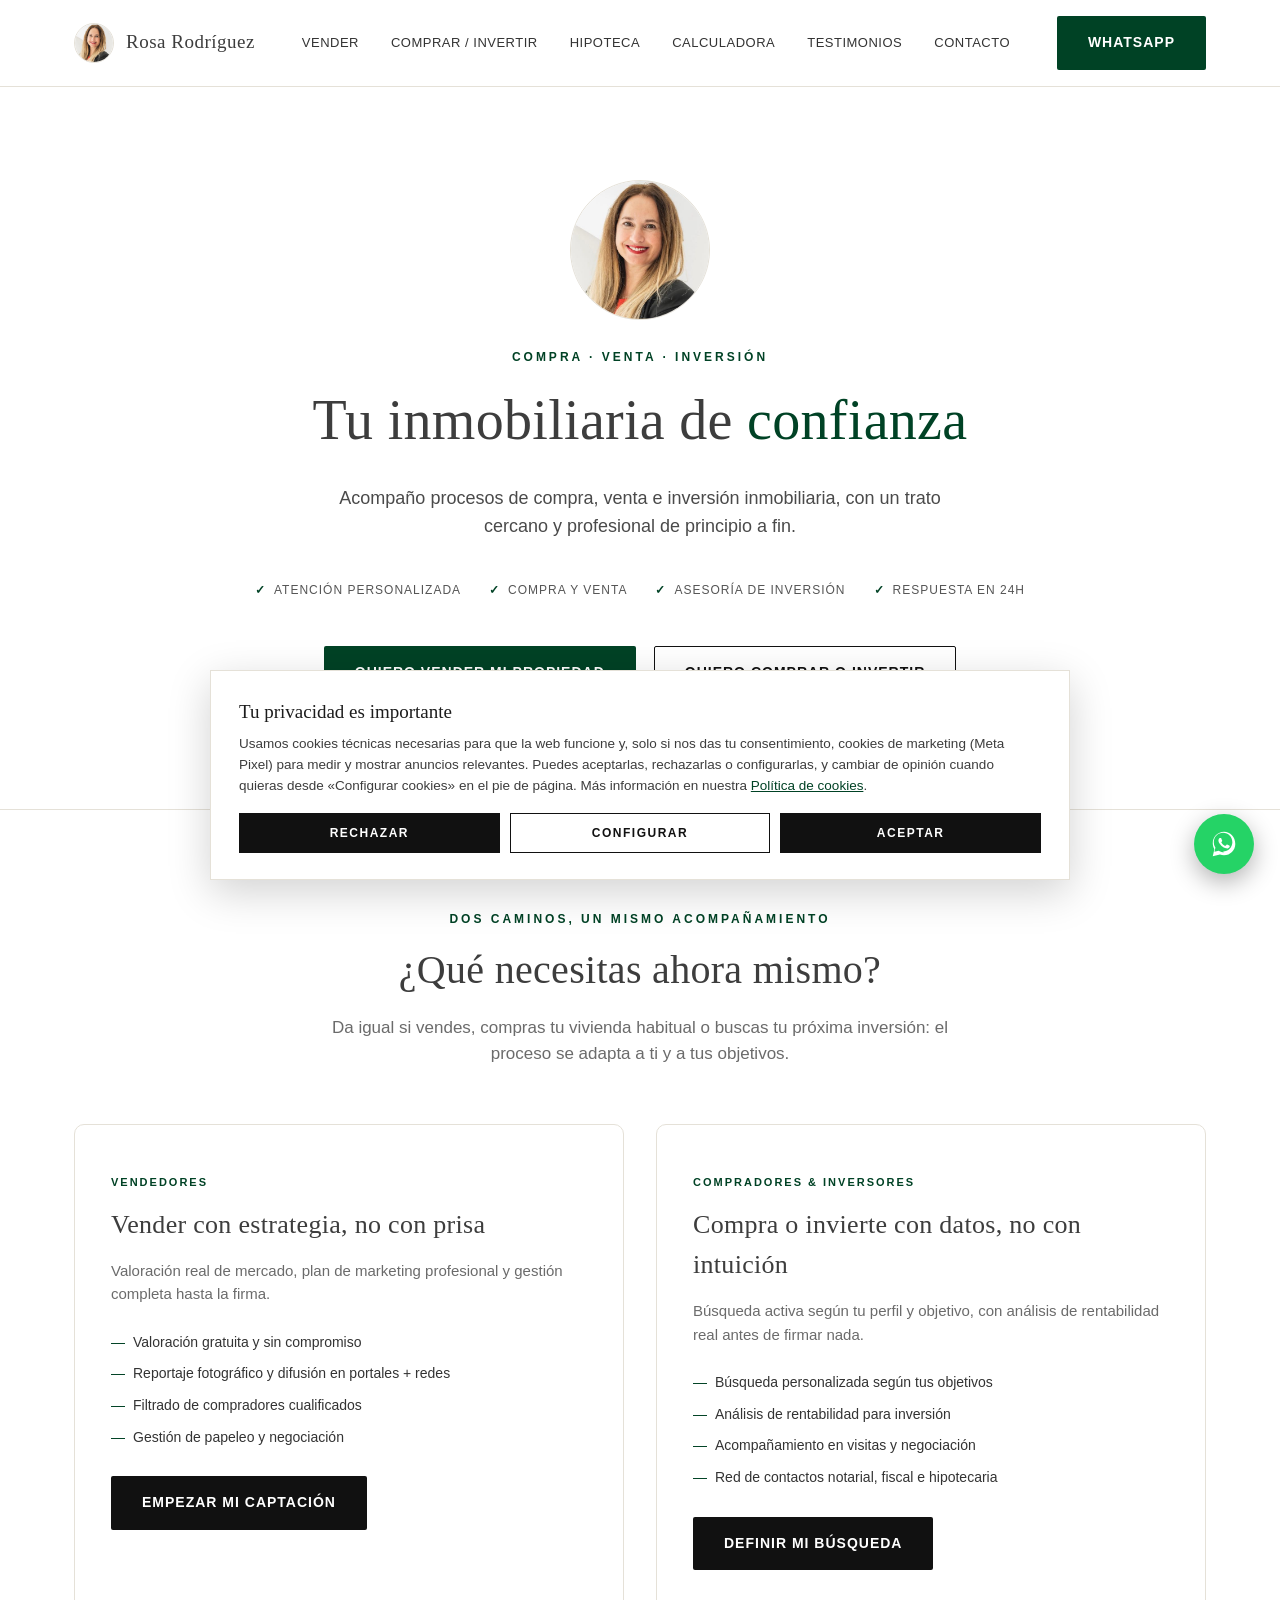
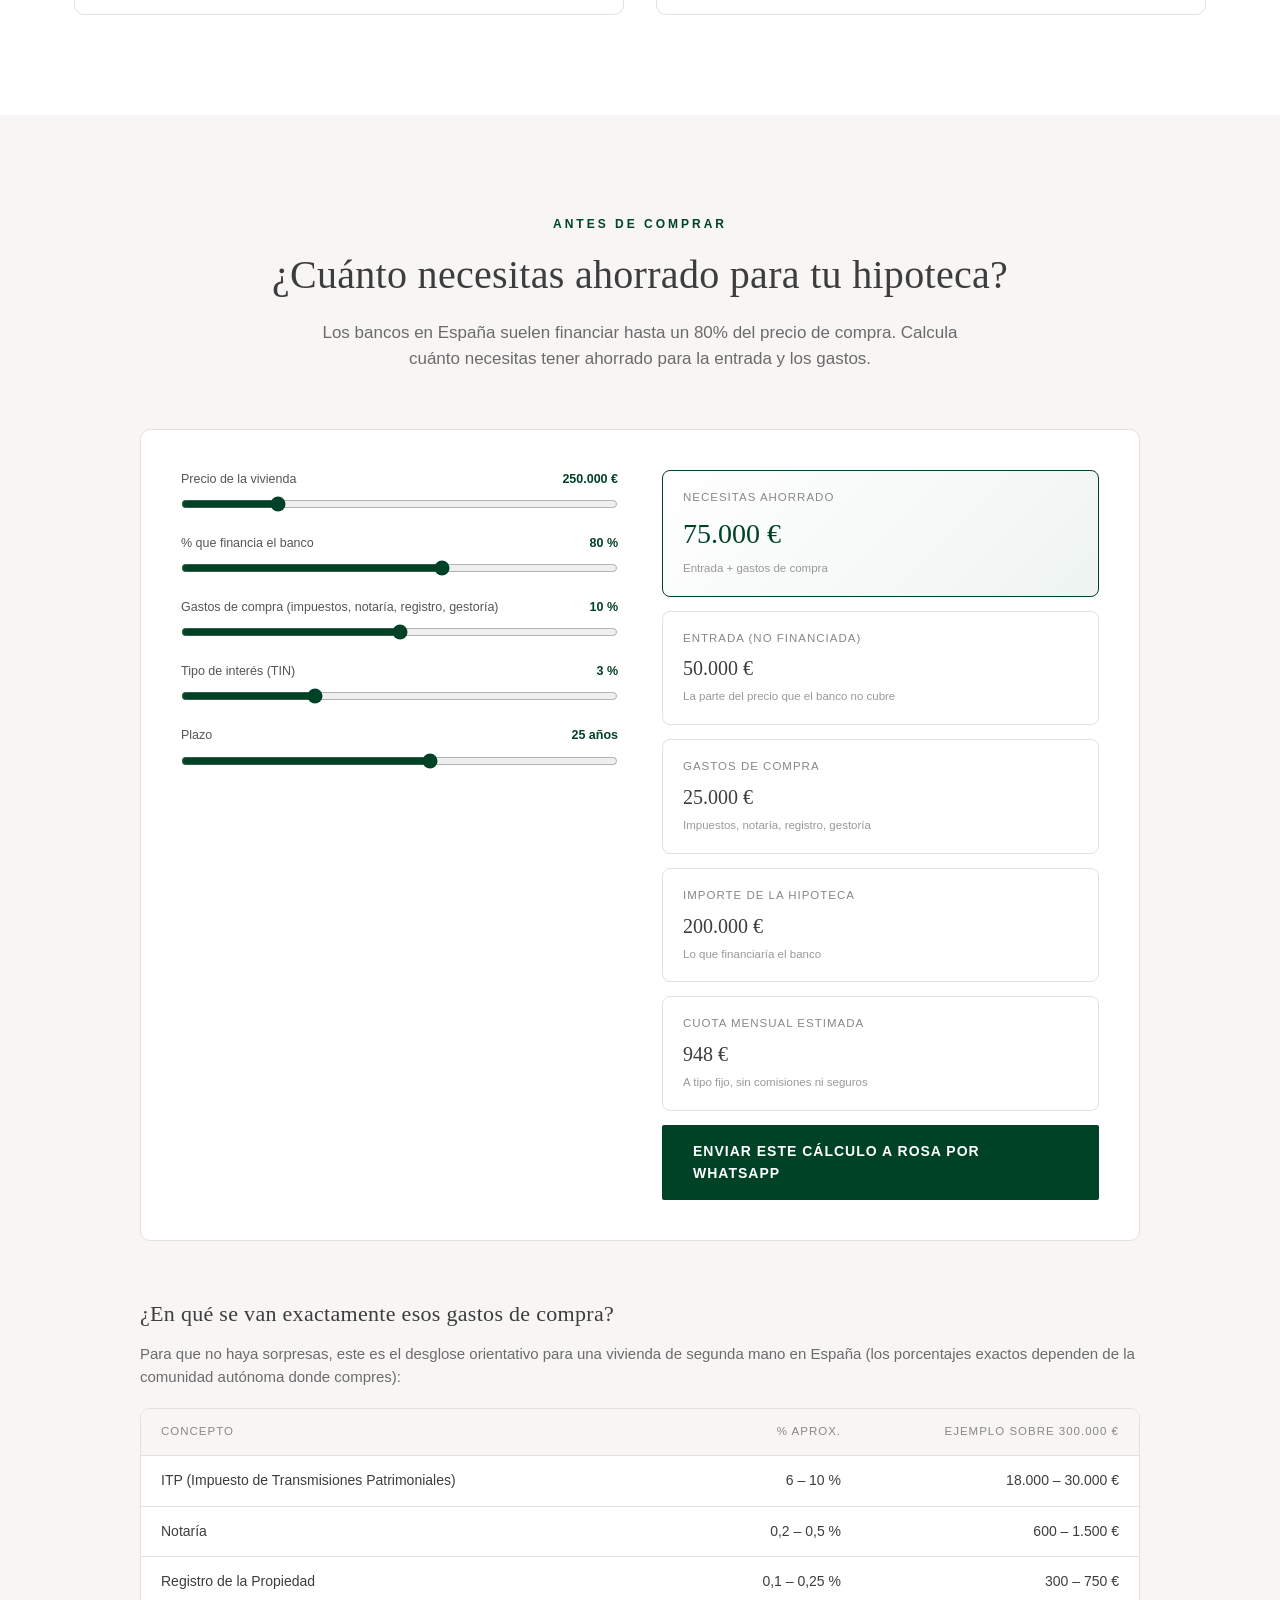
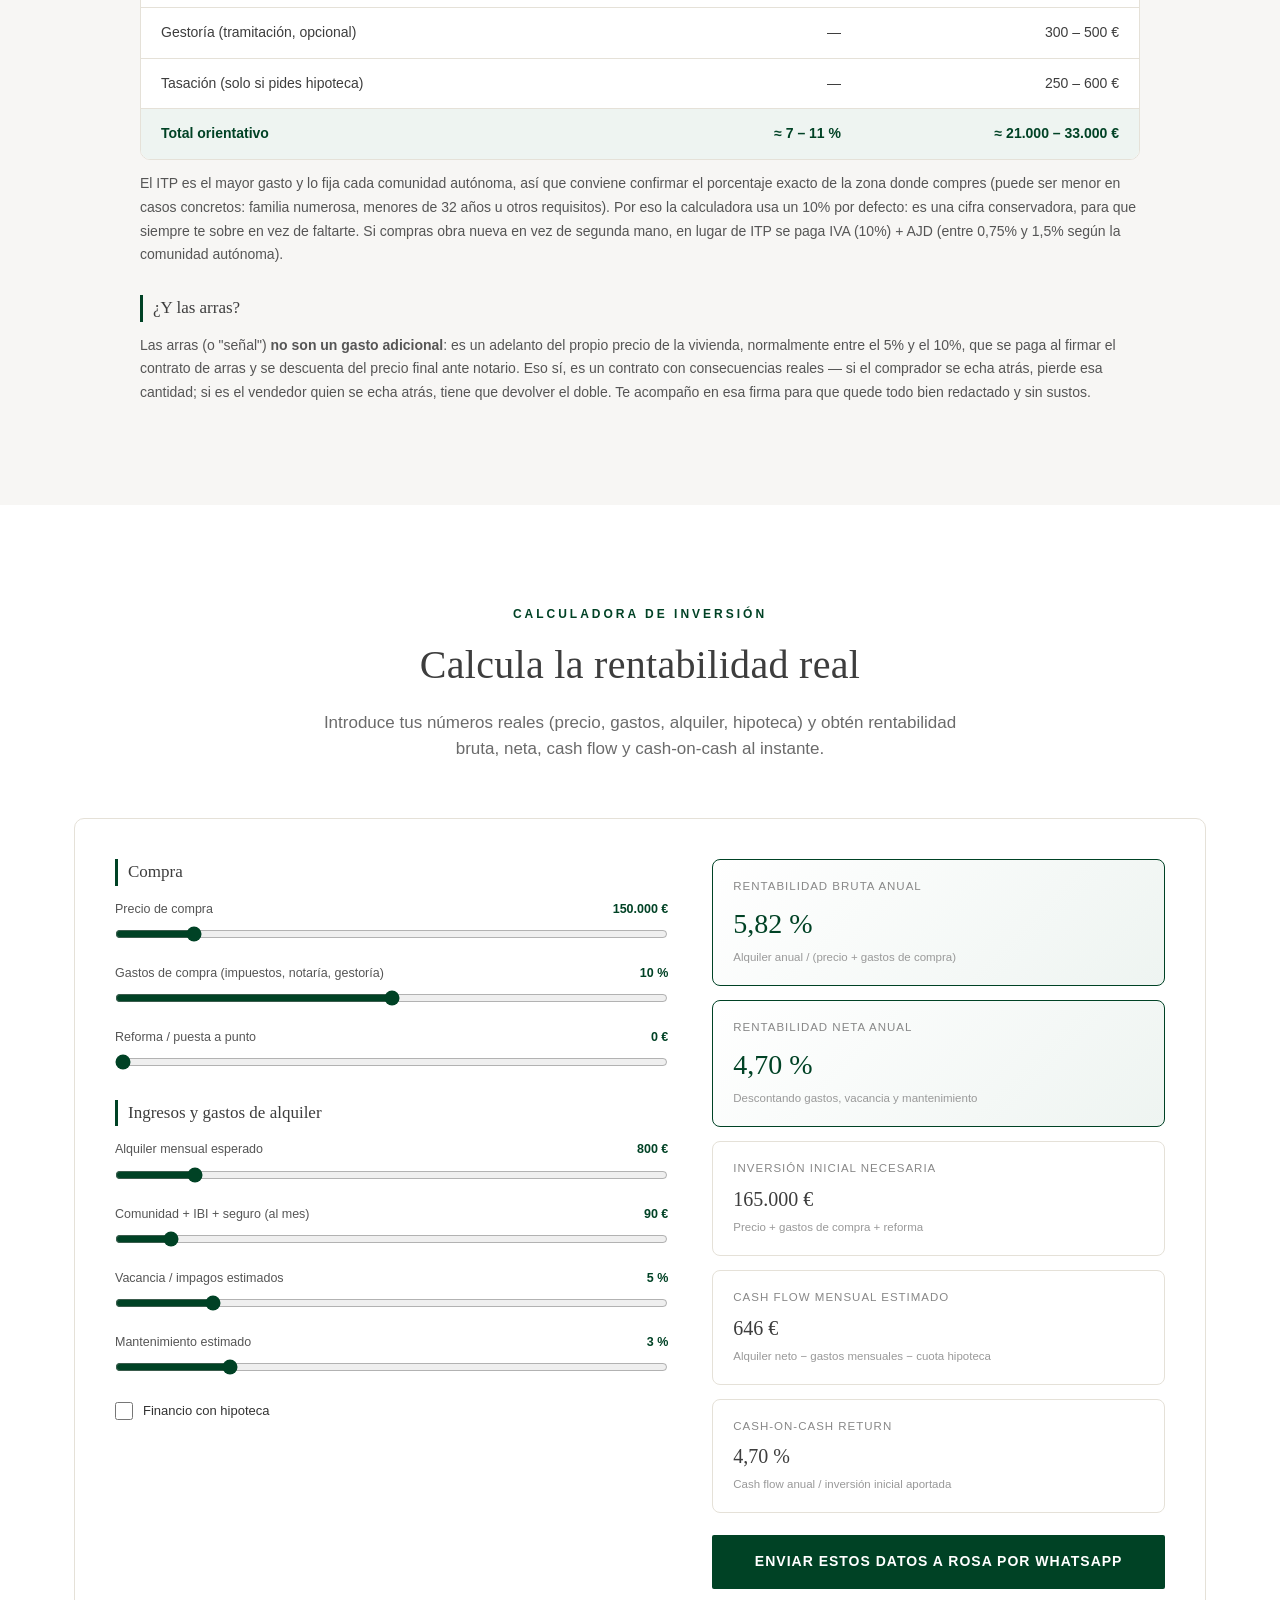
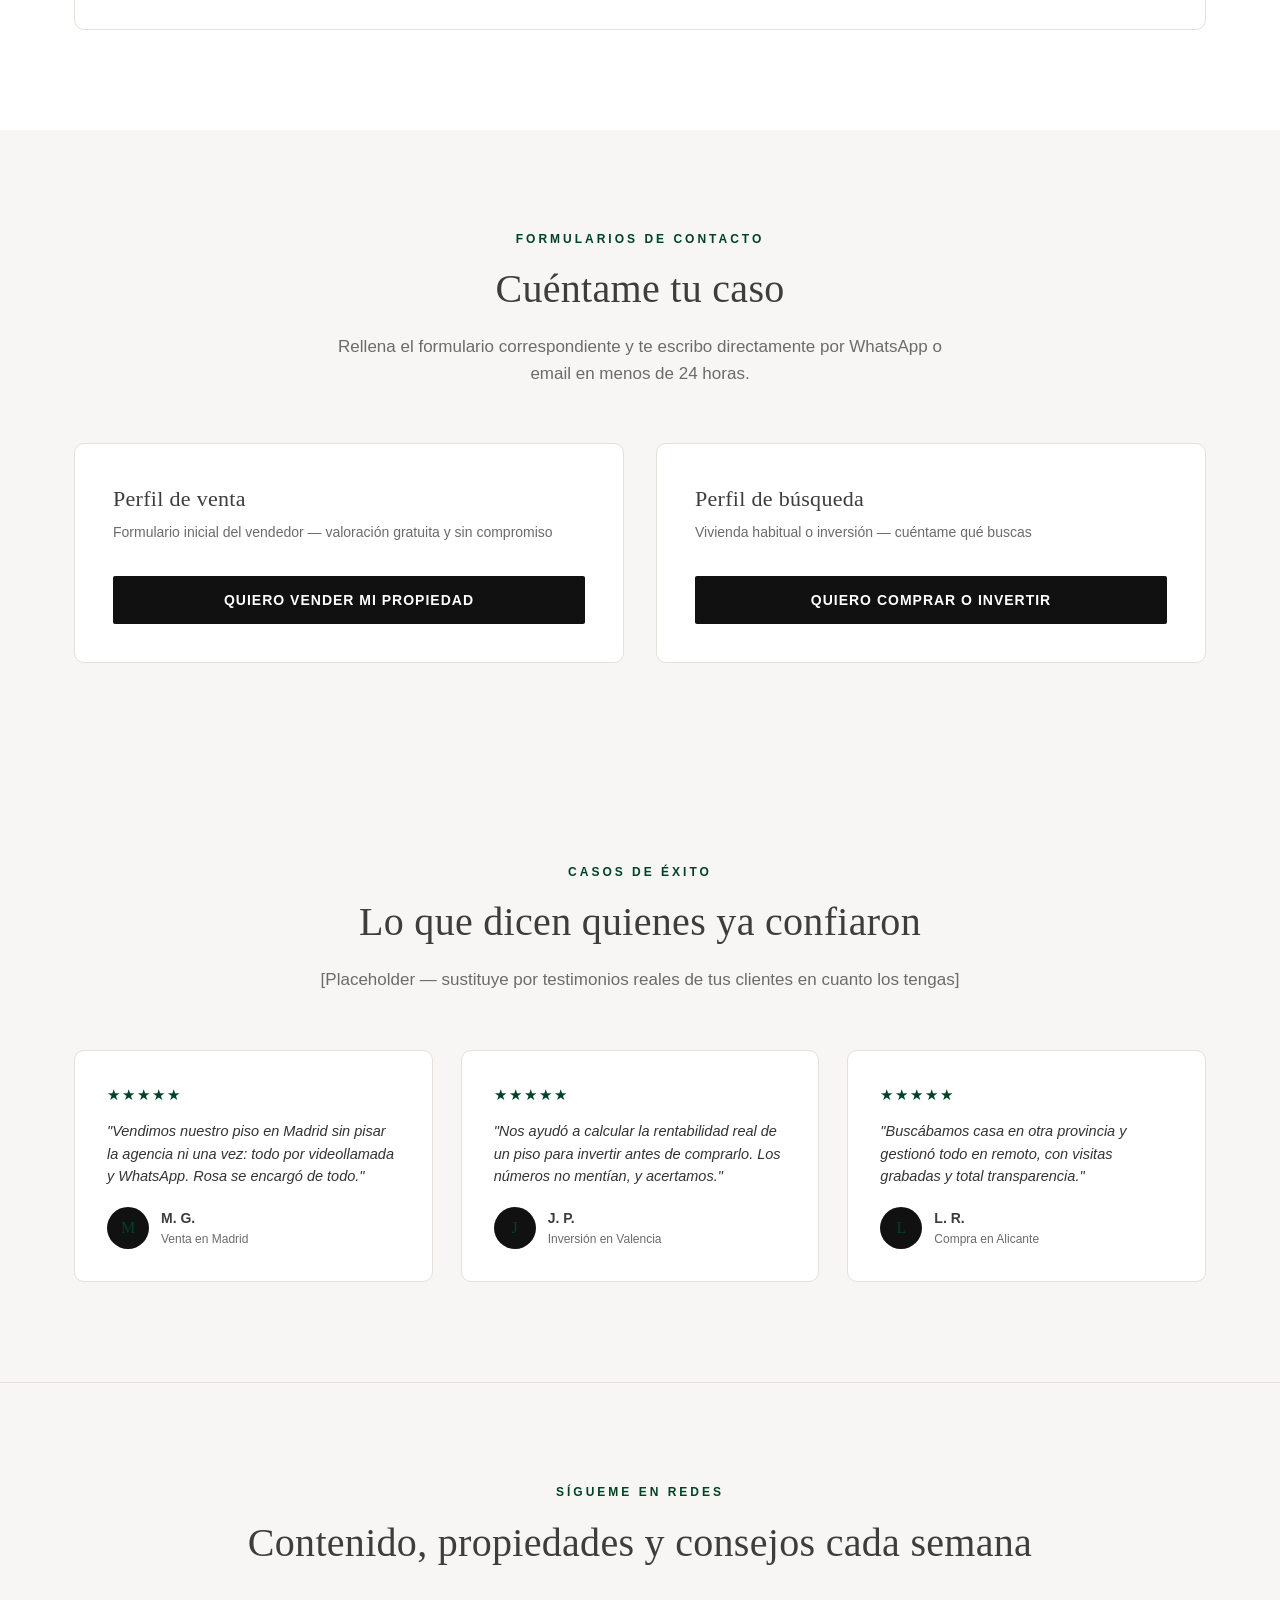
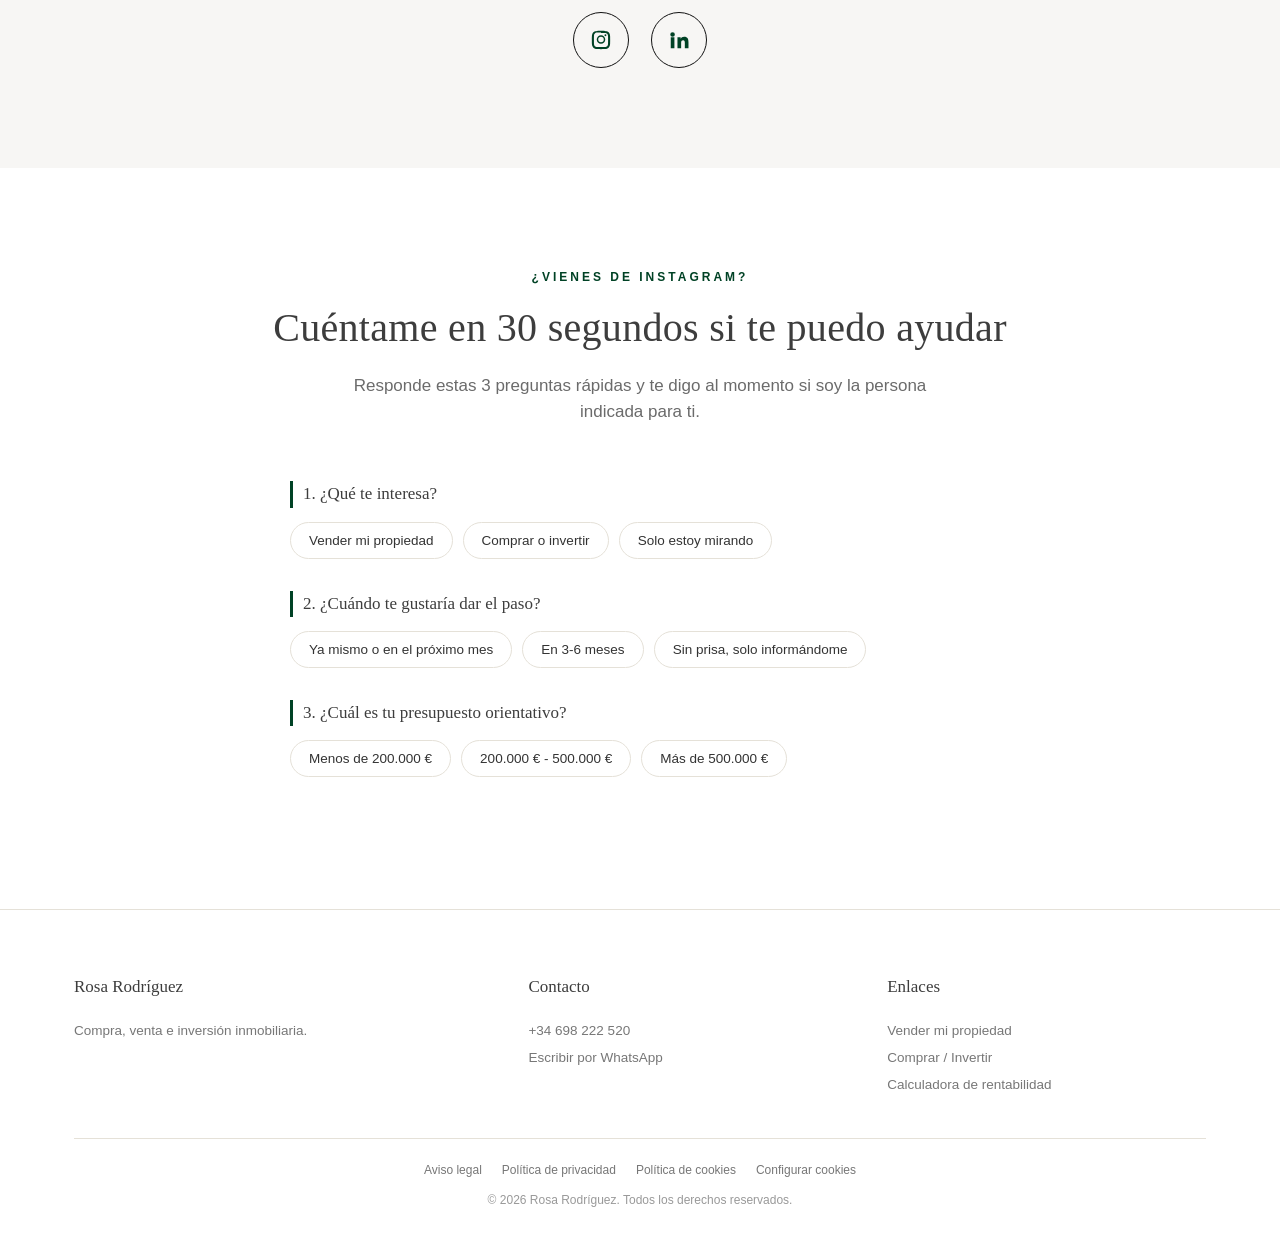
==== commit 206f3b1c: "Anadir aviso de cookies a index.html y compartirlo con boutique.html - El Meta Pixel de index.html y" ====
--- a/index.html
+++ b/index.html
@@ -18,23 +18,9 @@
 <meta property="og:locale" content="es_ES">
 <meta name="twitter:card" content="summary_large_image">
 
-<!-- BRAND: Meta Pixel — sustituye TU_PIXEL_ID por el ID real de tu cuenta en
-     Meta Events Manager (business.facebook.com/events_manager) cuando lo tengas. -->
-<script>
-!function(f,b,e,v,n,t,s)
-{if(f.fbq)return;n=f.fbq=function(){n.callMethod?
-n.callMethod.apply(n,arguments):n.queue.push(arguments)};
-if(!f._fbq)f._fbq=n;n.push=n;n.loaded=!0;n.version='2.0';
-n.queue=[];t=b.createElement(e);t.async=!0;
-t.src=v;s=b.getElementsByTagName(e)[0];
-s.parentNode.insertBefore(t,s)}(window, document,'script',
-'https://connect.facebook.net/en_US/fbevents.js');
-fbq('init', 'TU_PIXEL_ID');
-fbq('track', 'PageView');
-</script>
-<noscript><img height="1" width="1" style="display:none"
-src="https://www.facebook.com/tr?id=TU_PIXEL_ID&ev=PageView&noscript=1"
-/></noscript>
+<!-- NORMATIVA: el Meta Pixel ya no se carga aquí. Lo carga cookie-consent.js solo si el
+     visitante acepta las cookies de marketing (art. 22.2 LSSI-CE). El ID del píxel se
+     configura en cookie-consent.js. -->
 
 <style>
 /* ============================================================
@@ -378,6 +364,9 @@
 .footer-bottom{
   border-top:1px solid var(--ev-border); padding-top:22px; text-align:center; font-size:12px; color:#999;
 }
+.footer-legal{ display:flex; flex-wrap:wrap; justify-content:center; gap:6px 20px; margin-bottom:12px; }
+.footer-legal a, .footer-legal button{ color:#777; background:none; border:none; font:inherit; cursor:pointer; padding:0; }
+.footer-legal a:hover, .footer-legal button:hover{ color:var(--ev-accent); text-decoration:underline; }
 
 /* ---------- WHATSAPP FLOAT ---------- */
 .wa-float{
@@ -964,6 +953,12 @@
       </div>
     </div>
     <div class="footer-bottom">
+      <div class="footer-legal">
+        <a href="aviso-legal.html">Aviso legal</a>
+        <a href="privacidad.html">Política de privacidad</a>
+        <a href="cookies.html">Política de cookies</a>
+        <button type="button" data-cookie-settings>Configurar cookies</button>
+      </div>
       © <span id="year"></span> Rosa Rodríguez. Todos los derechos reservados.
     </div>
   </div>
@@ -1270,5 +1265,6 @@
   trackMeta('Lead', { content_name: 'Quiz de interés' });
 }
 </script>
+<script src="cookie-consent.js"></script>
 </body>
 </html>
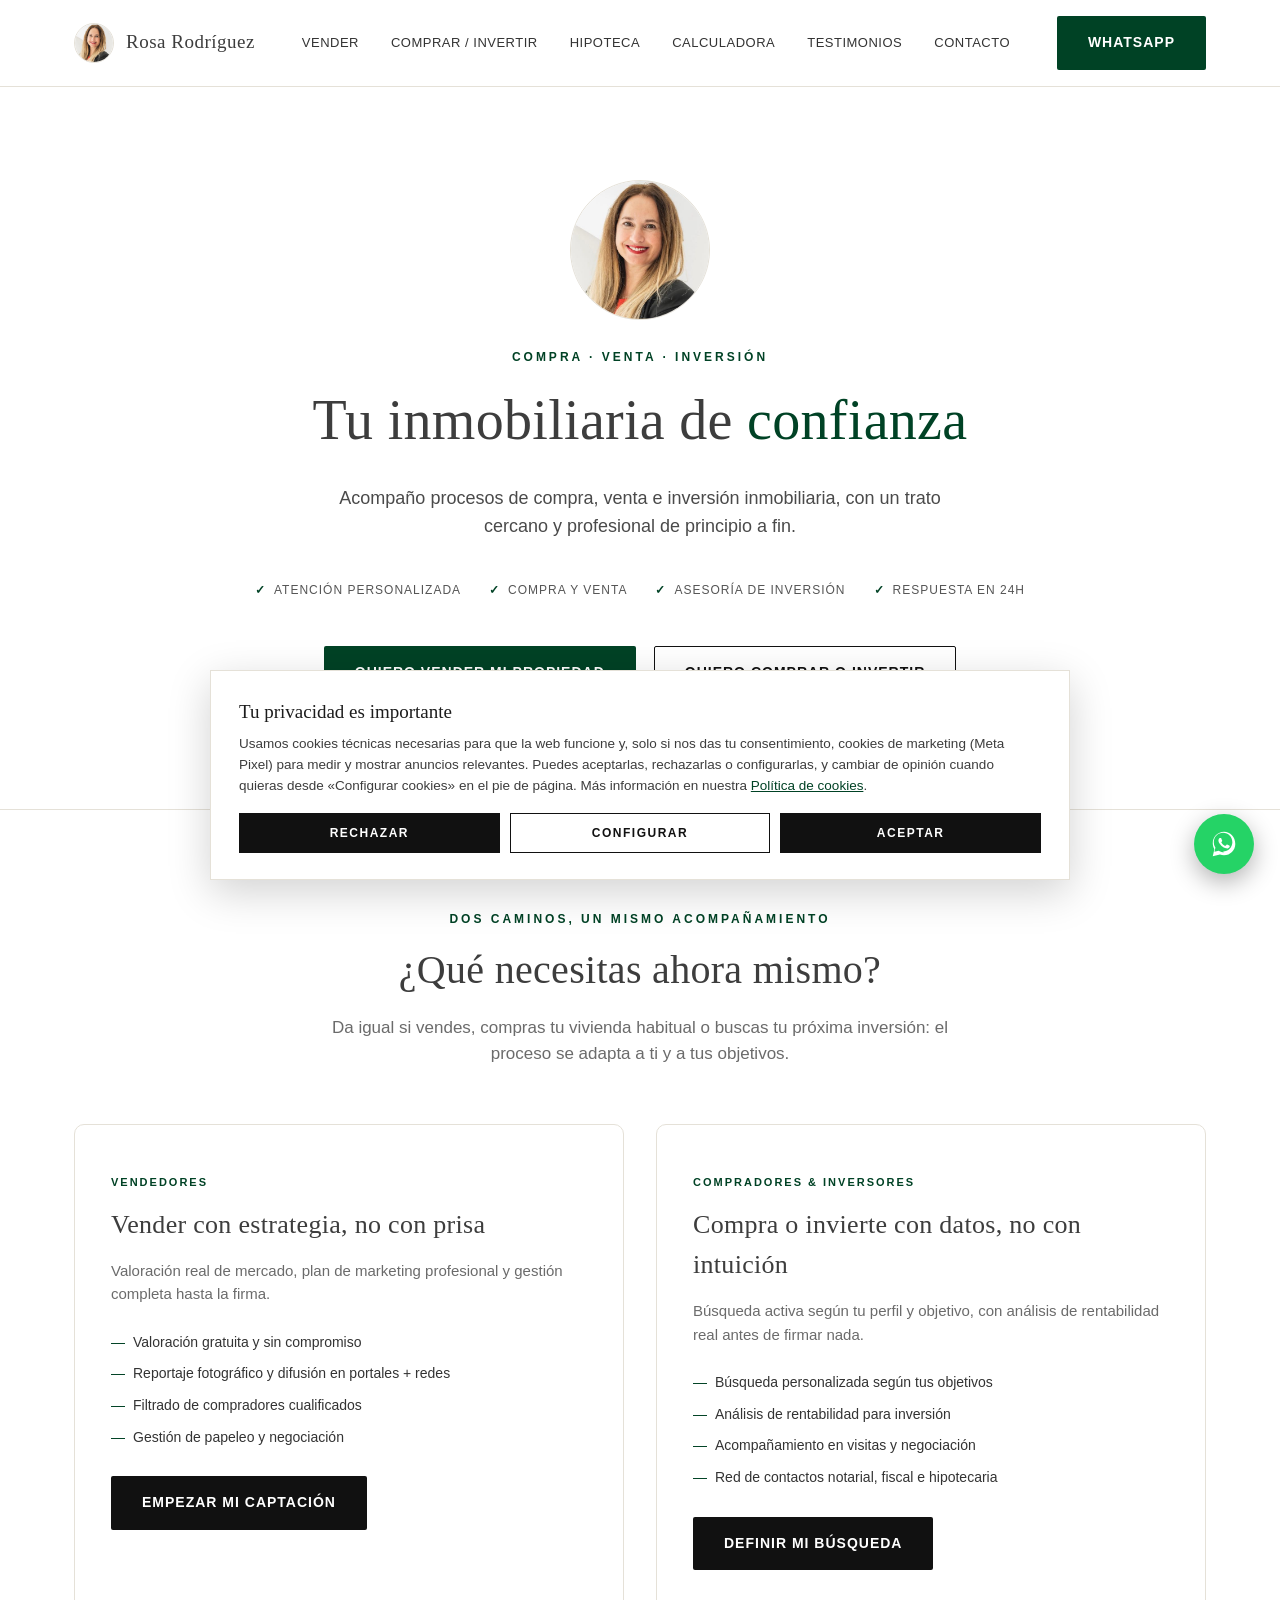
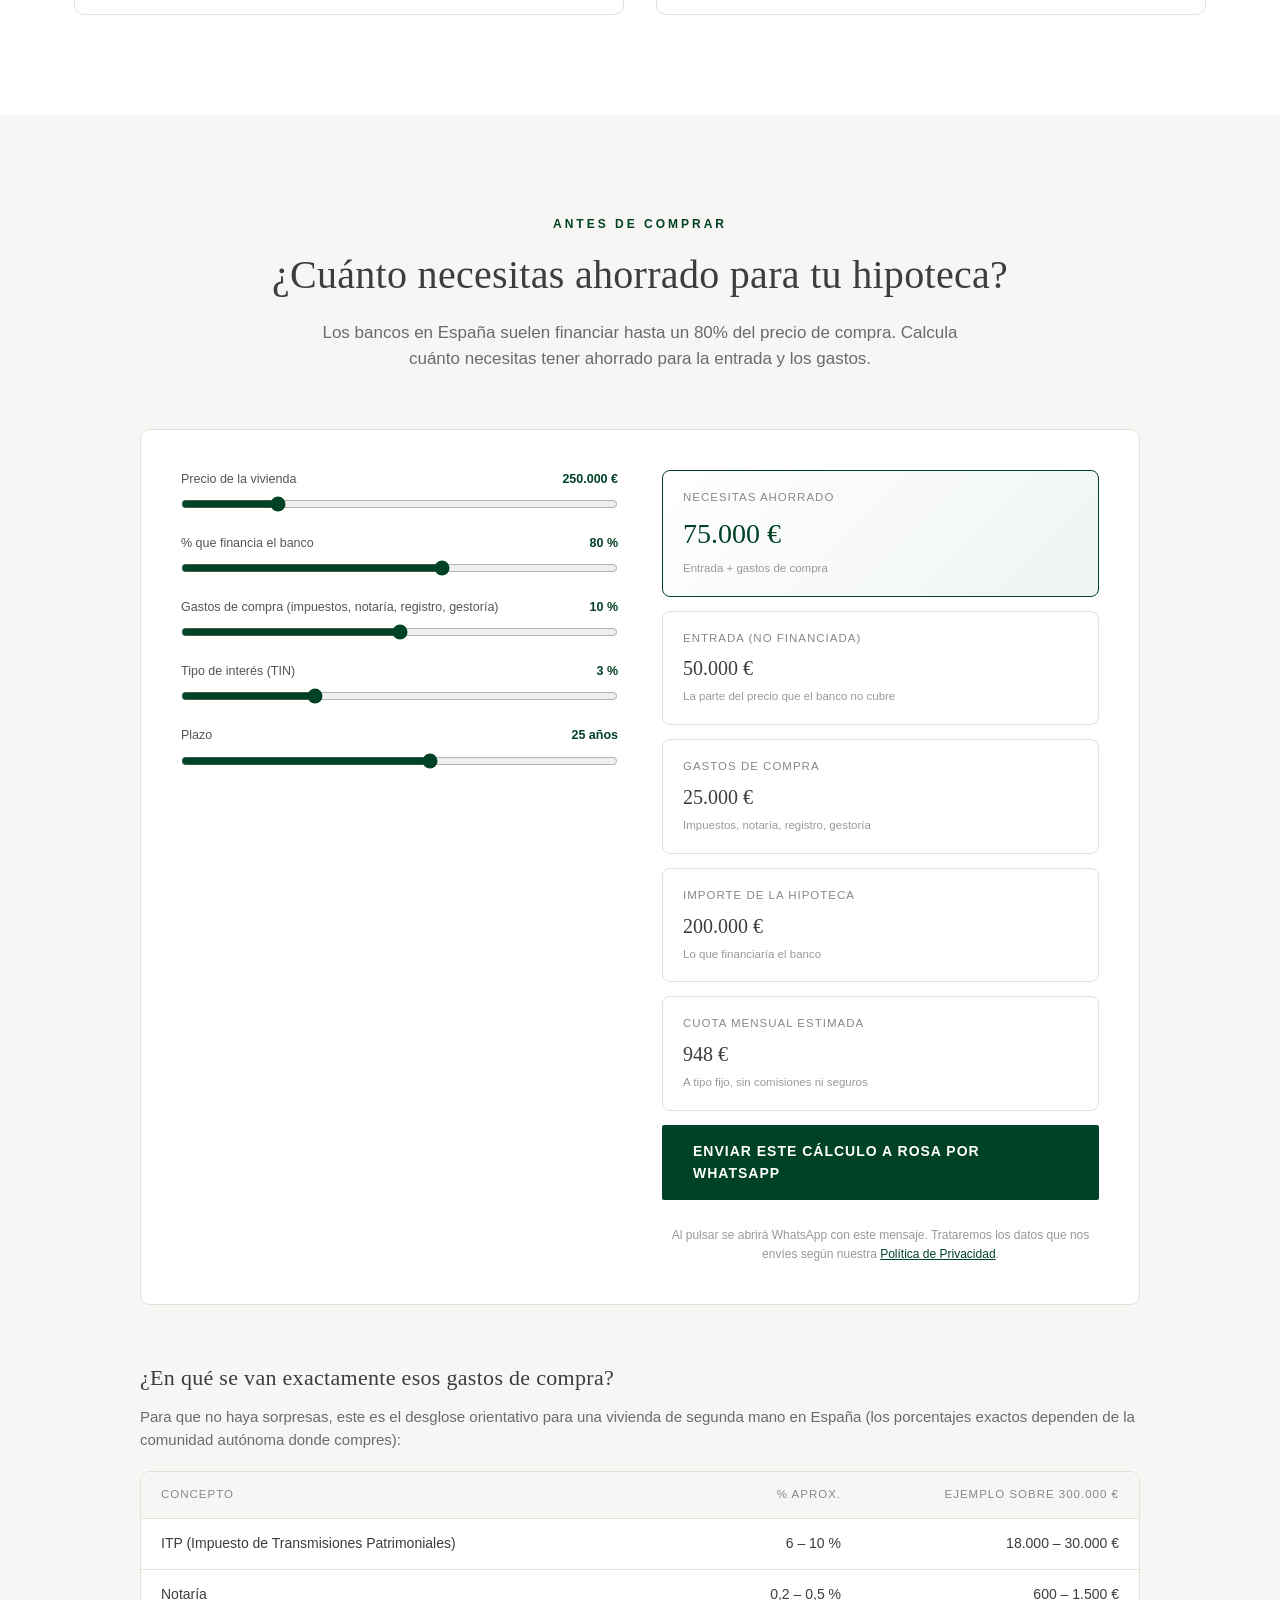
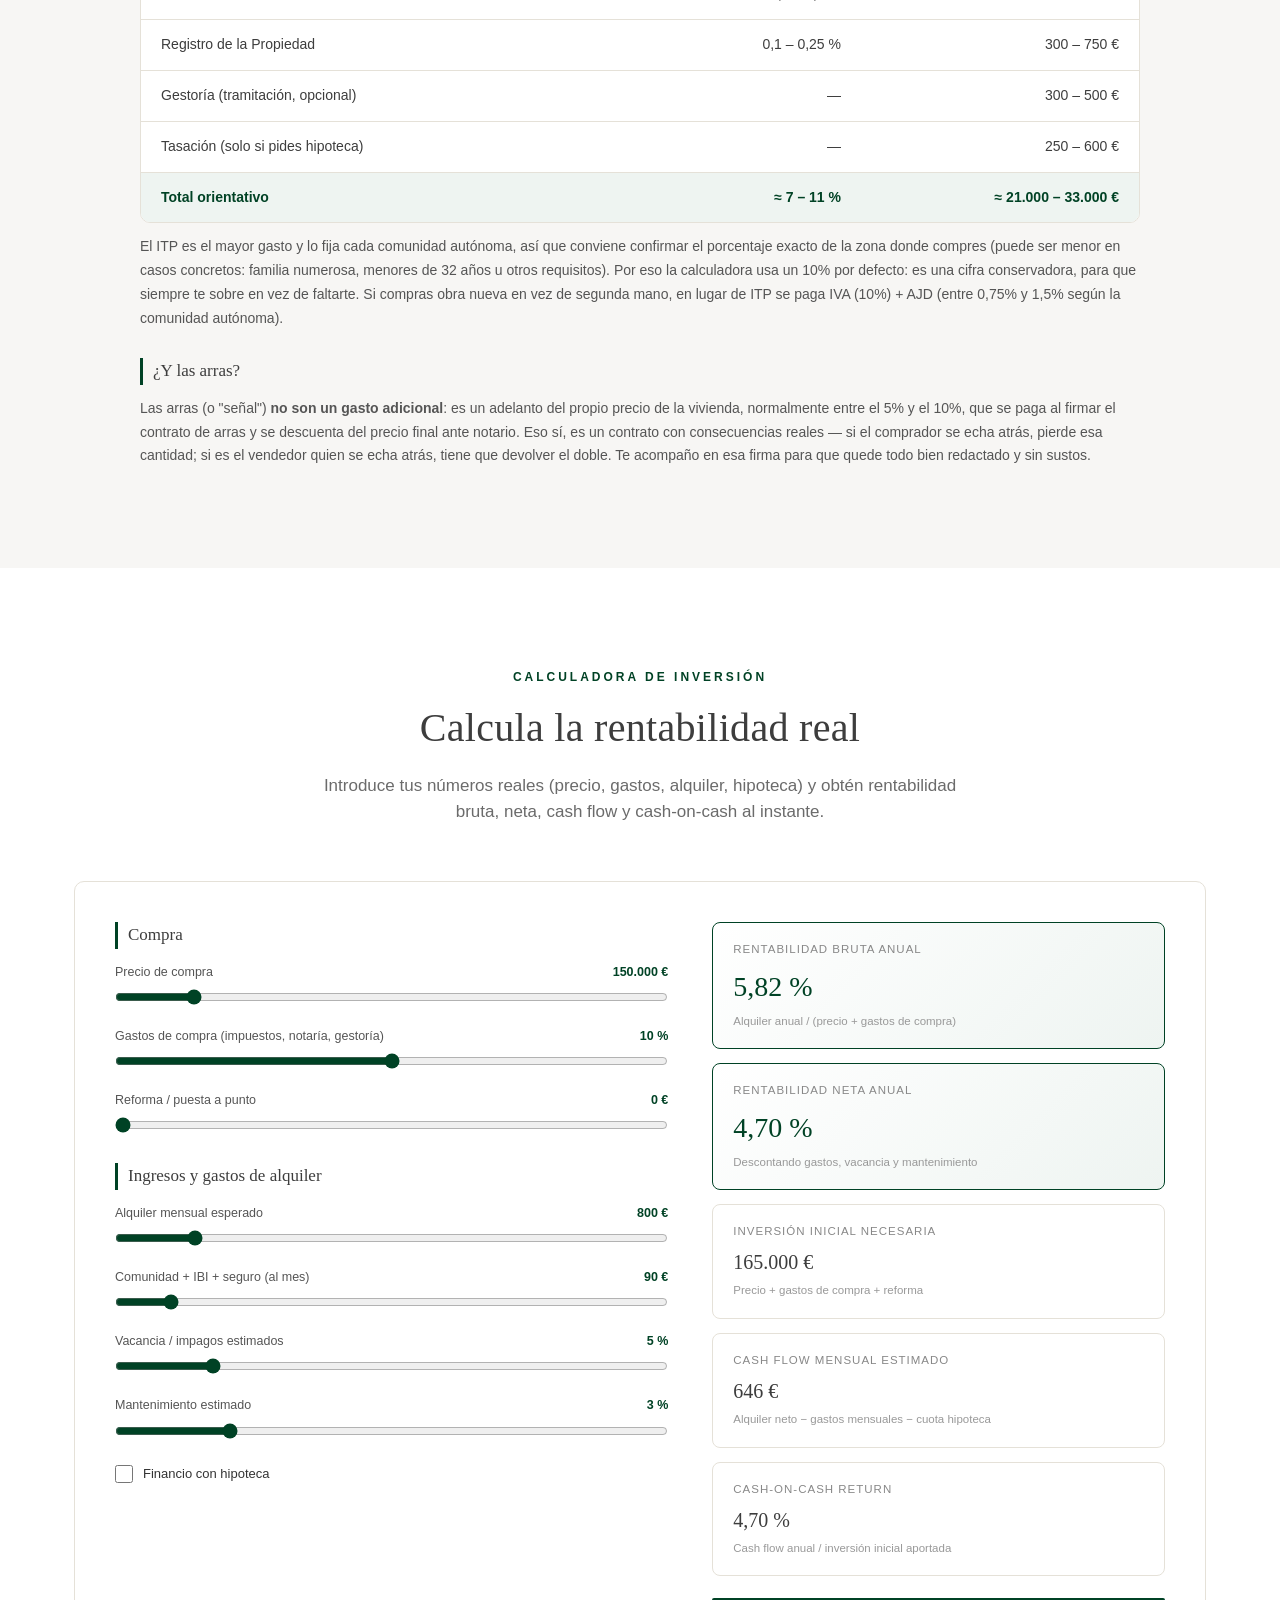
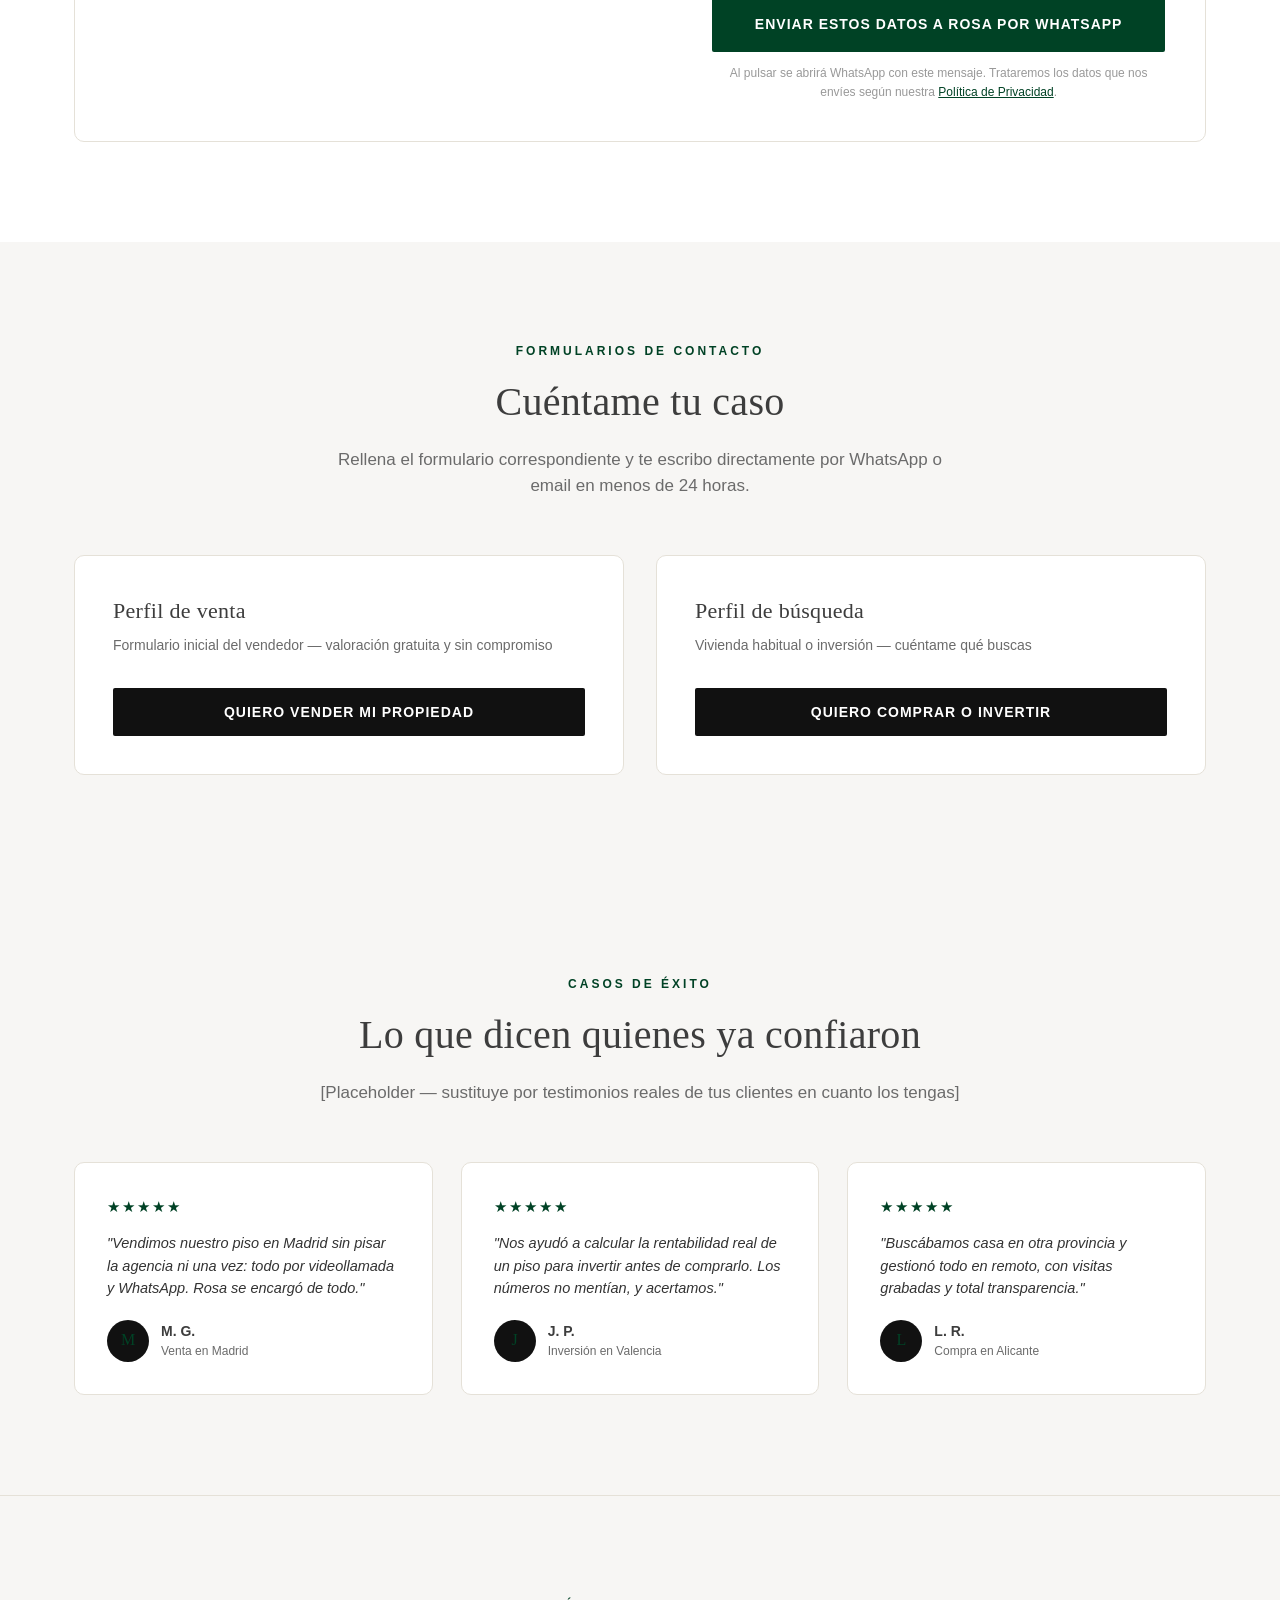
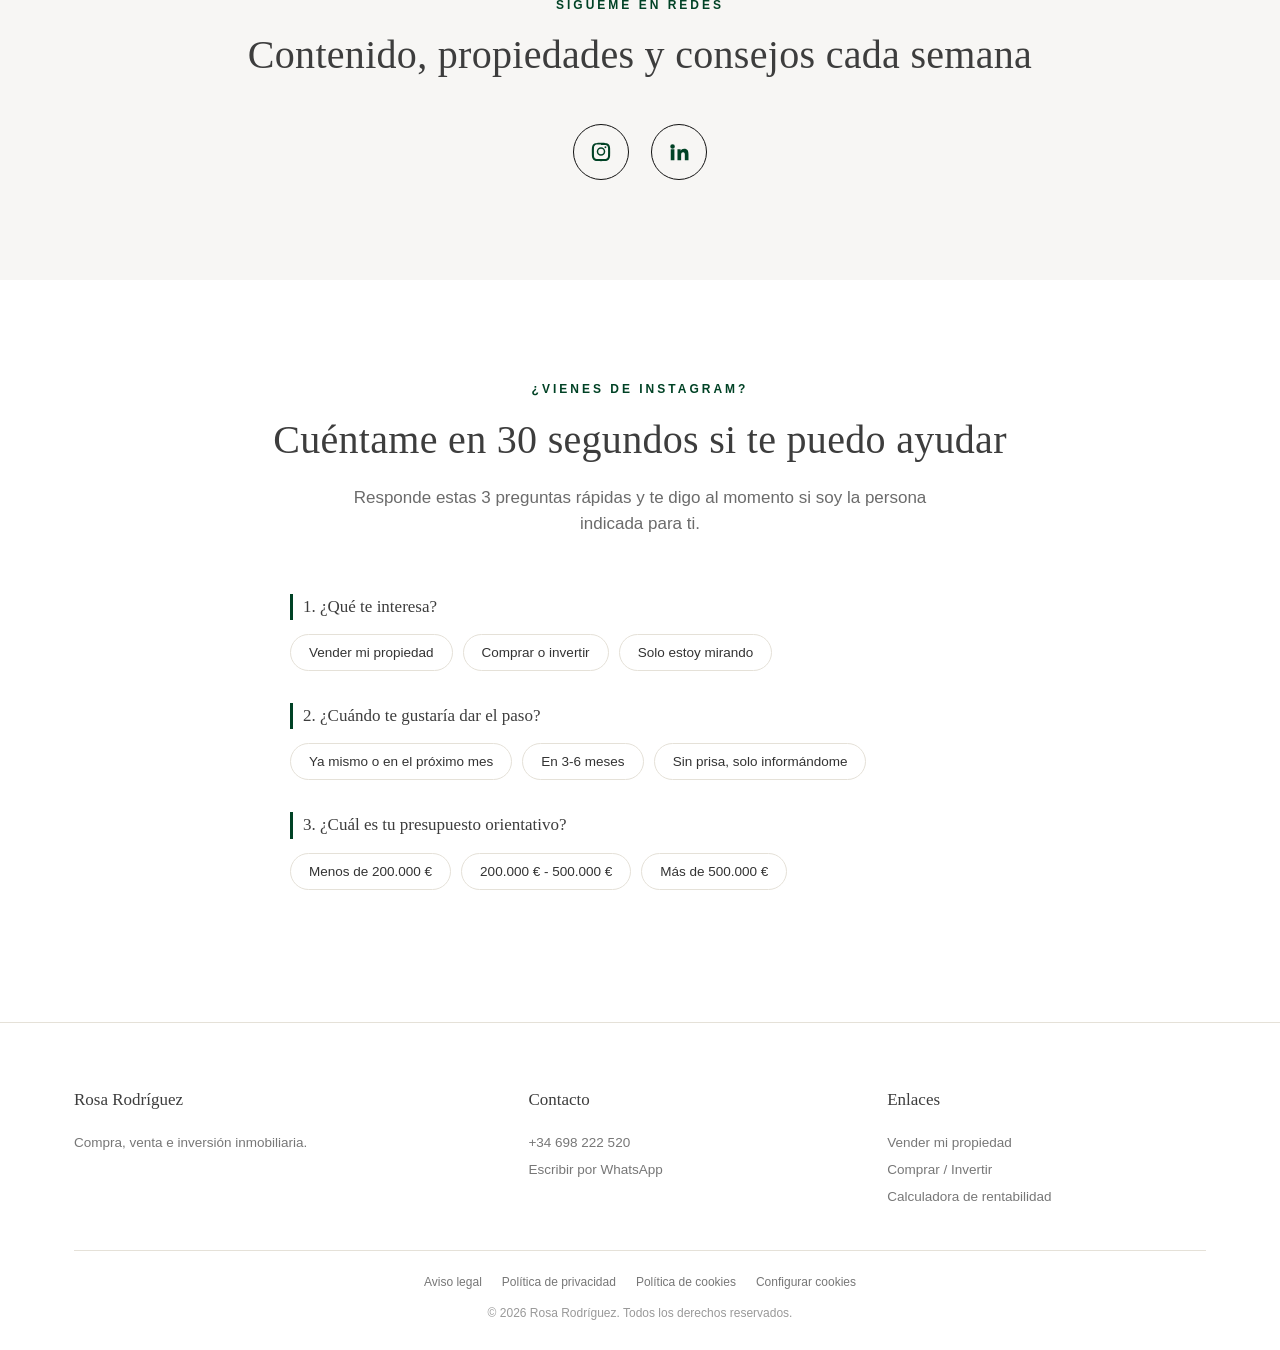
==== commit 65b1b826: "Anadir consentimiento RGPD a los formularios de index.html - Formularios de venta y compra con la in" ====
--- a/index.html
+++ b/index.html
@@ -224,6 +224,16 @@
 .field-row{ display:grid; grid-template-columns:1fr 1fr; gap:14px; }
 .form-card .btn{ width:100%; justify-content:center; margin-top:8px; }
 .form-note{ font-size:12px; color:#999; margin-top:12px; text-align:center; }
+.form-note a{ color:var(--ev-accent); text-decoration:underline; }
+.rgpd-box{ font-size:12.5px; line-height:1.55; border:1px solid var(--ev-border); background:var(--ev-bg); padding:14px 16px; margin:6px 0 16px; border-radius:6px; }
+.rgpd-box table{ width:100%; border-collapse:collapse; }
+.rgpd-box th{ text-align:left; vertical-align:top; padding:3px 12px 3px 0; white-space:nowrap; font-weight:600; }
+.rgpd-box td{ padding:3px 0; }
+.rgpd-box a, .check a{ color:var(--ev-accent); text-decoration:underline; }
+.check{ display:flex; gap:10px; align-items:flex-start; font-size:13.5px; margin-bottom:12px; cursor:pointer; }
+.check input{ margin-top:3px; width:17px; height:17px; flex-shrink:0; accent-color:var(--ev-accent); }
+.todo{ background:#f3ead8; padding:0 4px; }
+@media (max-width:640px){ .rgpd-box th{ white-space:normal; } }
 
 /* ---------- CALCULADORA DE HIPOTECA ---------- */
 .mortgage-section{ background:var(--ev-bg); }
@@ -529,6 +539,7 @@
           <div class="hint">A tipo fijo, sin comisiones ni seguros</div>
         </div>
         <a class="btn btn-accent" id="mhWaBtn" target="_blank" rel="noopener" style="width:100%; justify-content:center;">Enviar este cálculo a Rosa por WhatsApp</a>
+        <p class="form-note">Al pulsar se abrirá WhatsApp con este mensaje. Trataremos los datos que nos envíes según nuestra <a href="privacidad.html" target="_blank">Política de Privacidad</a>.</p>
       </div>
     </div>
 
@@ -671,6 +682,7 @@
         </div>
         <div class="calc-cta">
           <a class="btn btn-accent" id="calcWaBtn" target="_blank" rel="noopener" style="width:100%; justify-content:center;">Enviar estos datos a Rosa por WhatsApp</a>
+        <p class="form-note">Al pulsar se abrirá WhatsApp con este mensaje. Trataremos los datos que nos envíes según nuestra <a href="privacidad.html" target="_blank">Política de Privacidad</a>.</p>
         </div>
       </div>
     </div>
@@ -792,8 +804,11 @@
           </div>
           <div class="field"><label>Comentarios adicionales</label><textarea name="comentarios" rows="3"></textarea></div>
 
+          <div class="rgpd-box" data-rgpd></div>
+          <label class="check"><input type="checkbox" name="privacidad" required> <span>He leído y acepto la <a href="privacidad.html" target="_blank">Política de Privacidad</a>. *</span></label>
+          <label class="check"><input type="checkbox" name="comercial"> <span>Acepto recibir comunicaciones comerciales sobre propiedades y mercado inmobiliario (opcional).</span></label>
           <button type="submit" class="btn btn-primary">Escribir por WhatsApp</button>
-          <p class="form-note">Al enviar, se abrirá WhatsApp con tus datos ya redactados.</p>
+          <p class="form-note">Al enviar, se abrirá WhatsApp con tus datos ya redactados. WhatsApp (Meta) tratará el mensaje según su propia política de privacidad.</p>
         </form>
         </div>
       </div>
@@ -823,8 +838,11 @@
           </div>
           <div class="field"><label>Zona(s) de interés</label><input type="text" name="zona" placeholder="¿Dónde te gustaría comprar o invertir?"></div>
           <div class="field"><label>Comentarios</label><textarea name="comentarios" rows="3"></textarea></div>
+          <div class="rgpd-box" data-rgpd></div>
+          <label class="check"><input type="checkbox" name="privacidad" required> <span>He leído y acepto la <a href="privacidad.html" target="_blank">Política de Privacidad</a>. *</span></label>
+          <label class="check"><input type="checkbox" name="comercial"> <span>Acepto recibir comunicaciones comerciales sobre propiedades y mercado inmobiliario (opcional).</span></label>
           <button type="submit" class="btn btn-primary">Escribir por WhatsApp</button>
-          <p class="form-note">Al enviar, se abrirá WhatsApp con tus datos ya redactados.</p>
+          <p class="form-note">Al enviar, se abrirá WhatsApp con tus datos ya redactados. WhatsApp (Meta) tratará el mensaje según su propia política de privacidad.</p>
         </form>
         </div>
       </div>
@@ -927,6 +945,7 @@
       <div class="quiz-result" id="quizResult">
         <p id="quizResultText"></p>
         <a class="btn btn-accent" id="quizWaBtn" target="_blank" rel="noopener">Enviar mis respuestas por WhatsApp</a>
+        <p class="form-note">Al pulsar se abrirá WhatsApp con este mensaje. Trataremos los datos que nos envíes según nuestra <a href="privacidad.html" target="_blank">Política de Privacidad</a>.</p>
       </div>
     </div>
   </div>
@@ -1044,10 +1063,13 @@
   const data = new FormData(form);
   let lines = [`*${titulo}*`];
   for (const [key, value] of data.entries()){
+    if(key === 'privacidad' || key === 'comercial') continue;
     if(value && value.trim() !== ''){
       lines.push(`${key}: ${value}`);
     }
   }
+  lines.push('Política de privacidad: aceptada');
+  lines.push(`Comunicaciones comerciales: ${form.comercial && form.comercial.checked ? 'sí' : 'no'}`);
   const text = encodeURIComponent(lines.join('\n') + utmSuffix());
   window.open(`https://wa.me/${BRAND.whatsapp}?text=${text}`, '_blank');
   trackMeta('Lead', { content_name: titulo });
@@ -1265,6 +1287,7 @@
   trackMeta('Lead', { content_name: 'Quiz de interés' });
 }
 </script>
+<script src="legal-data.js"></script>
 <script src="cookie-consent.js"></script>
 </body>
 </html>
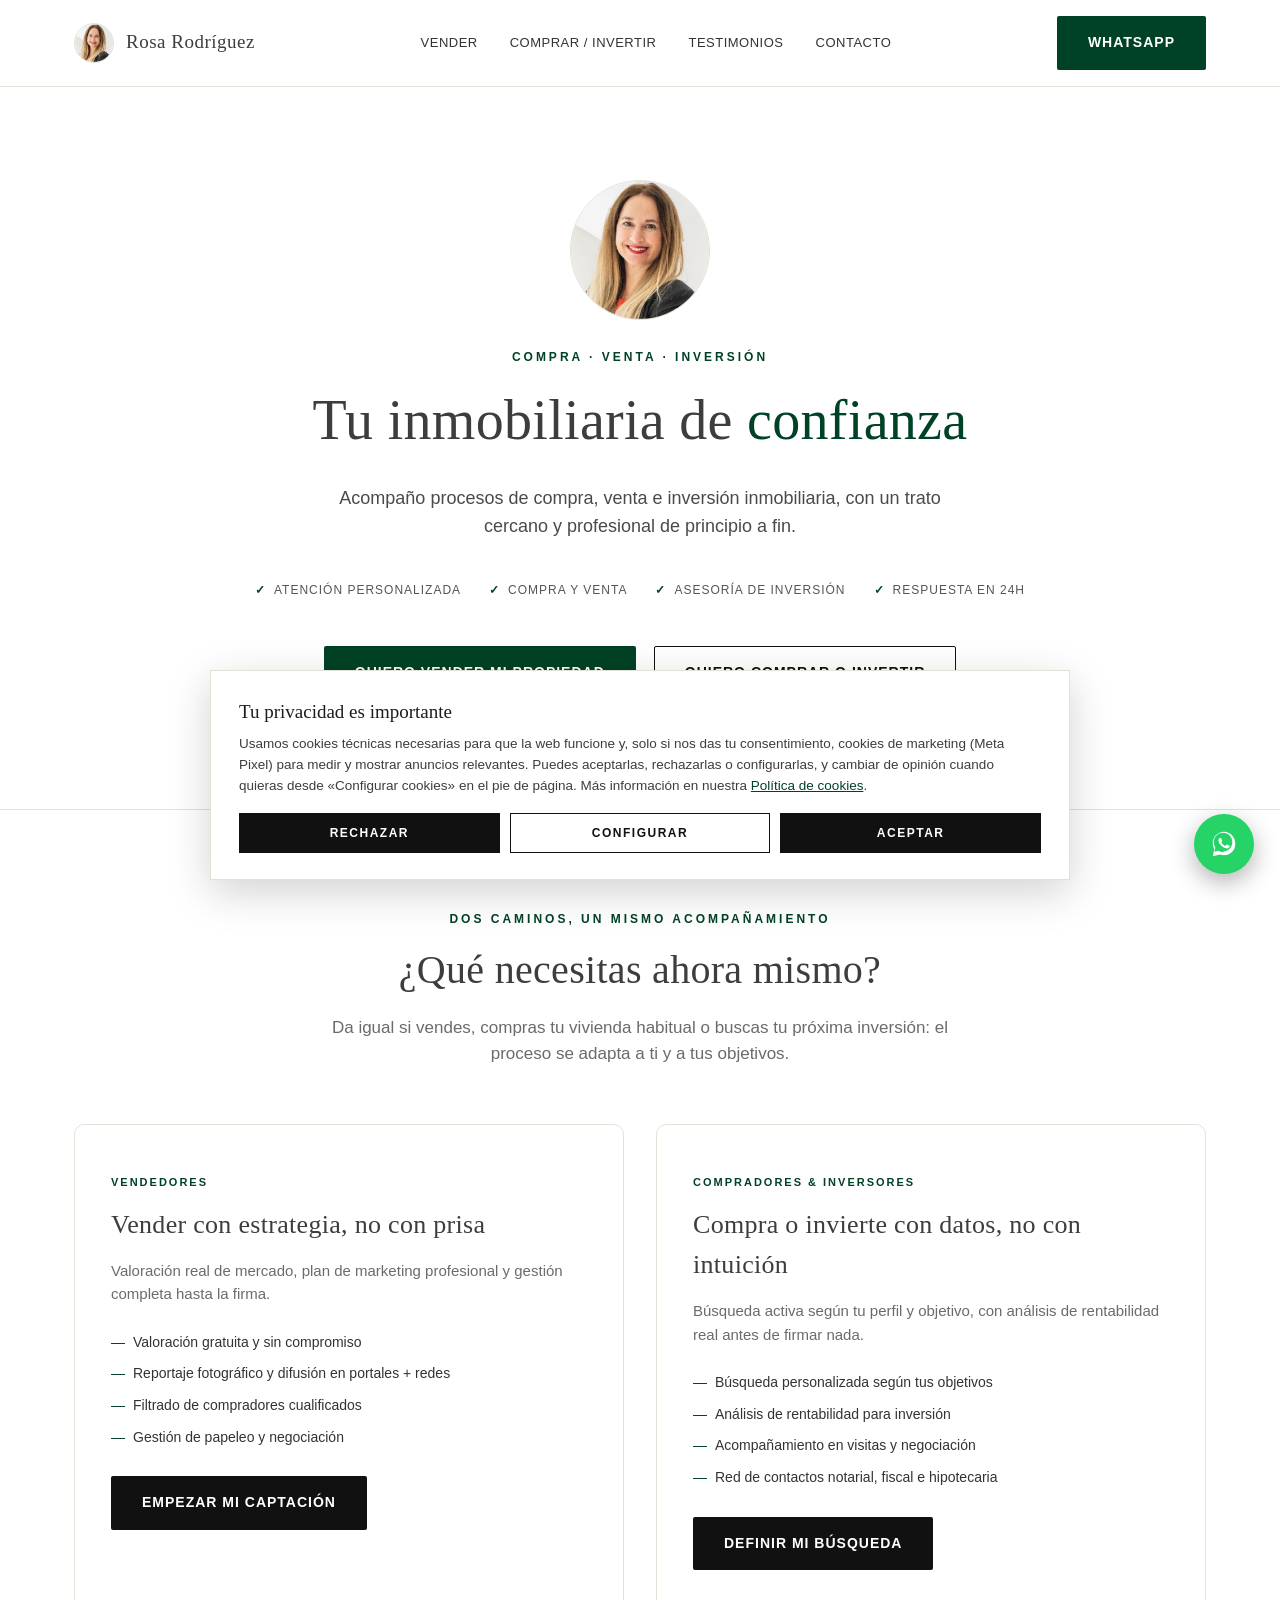
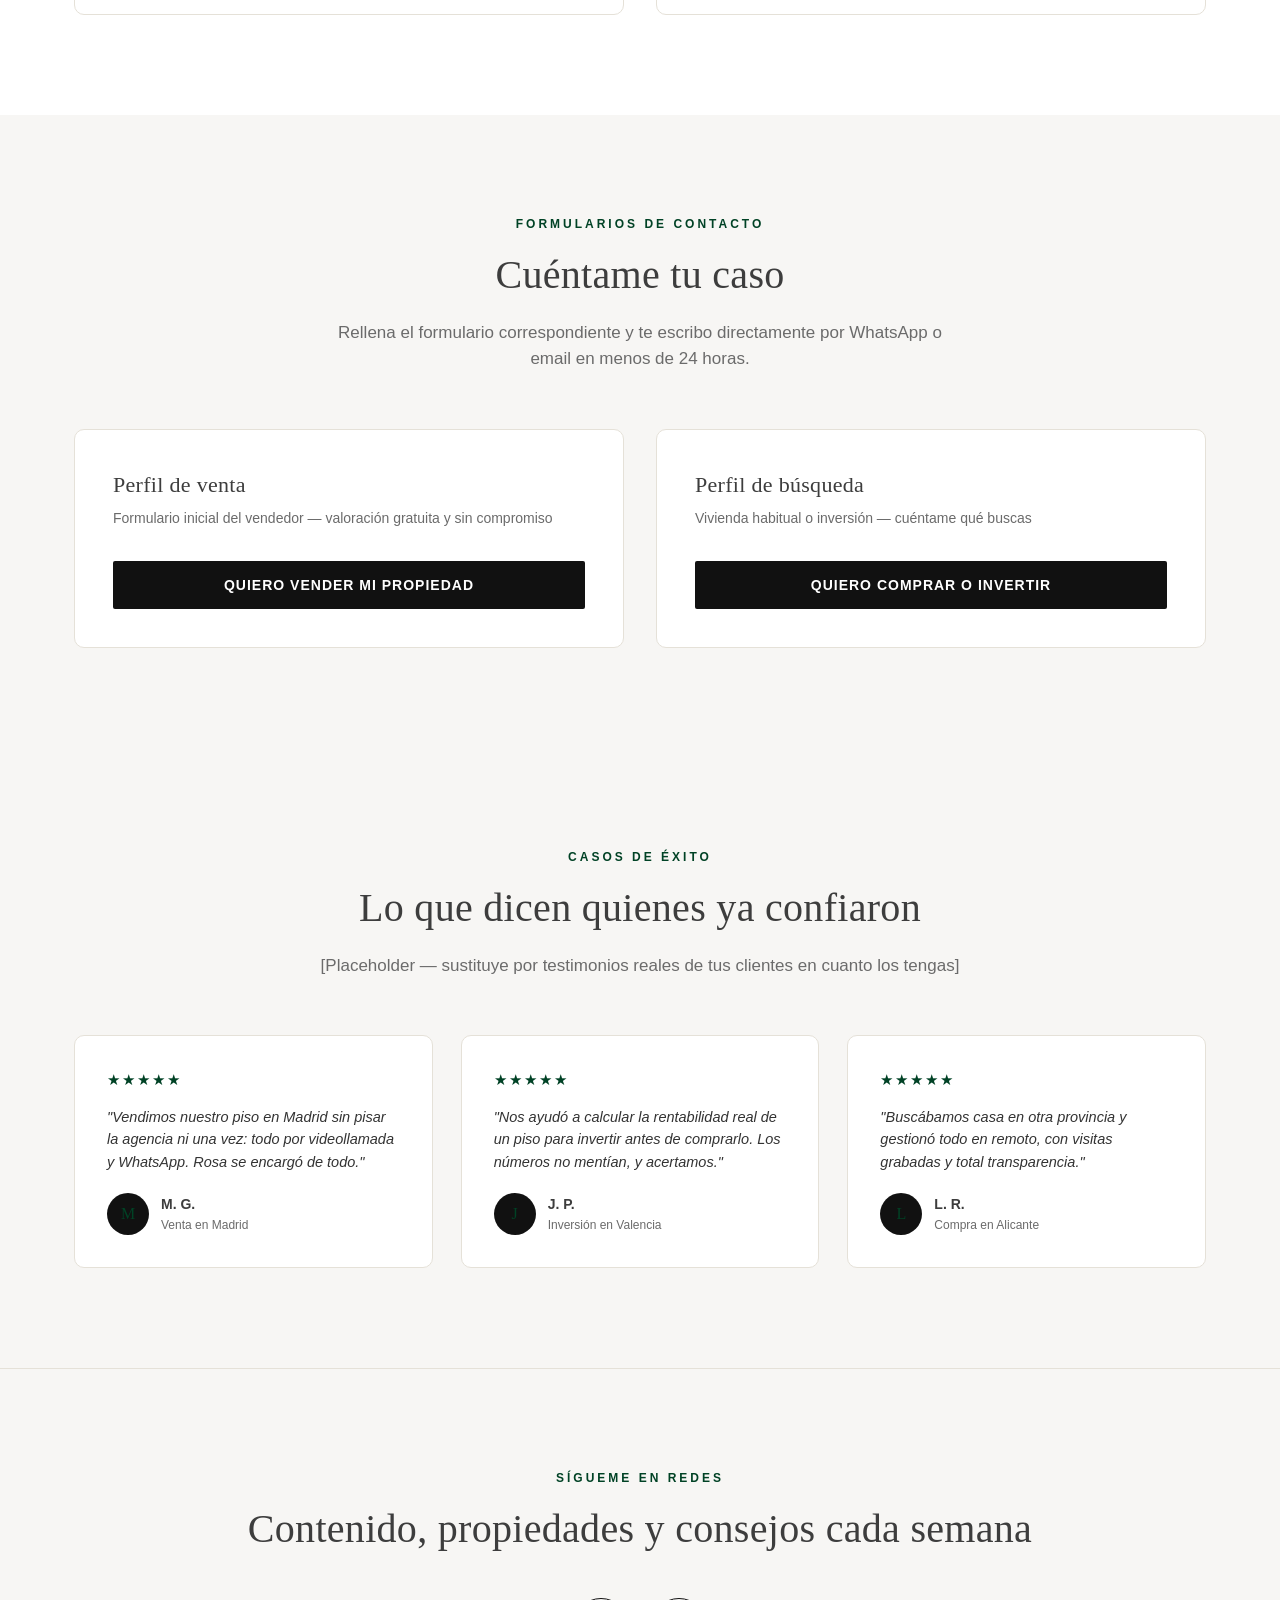
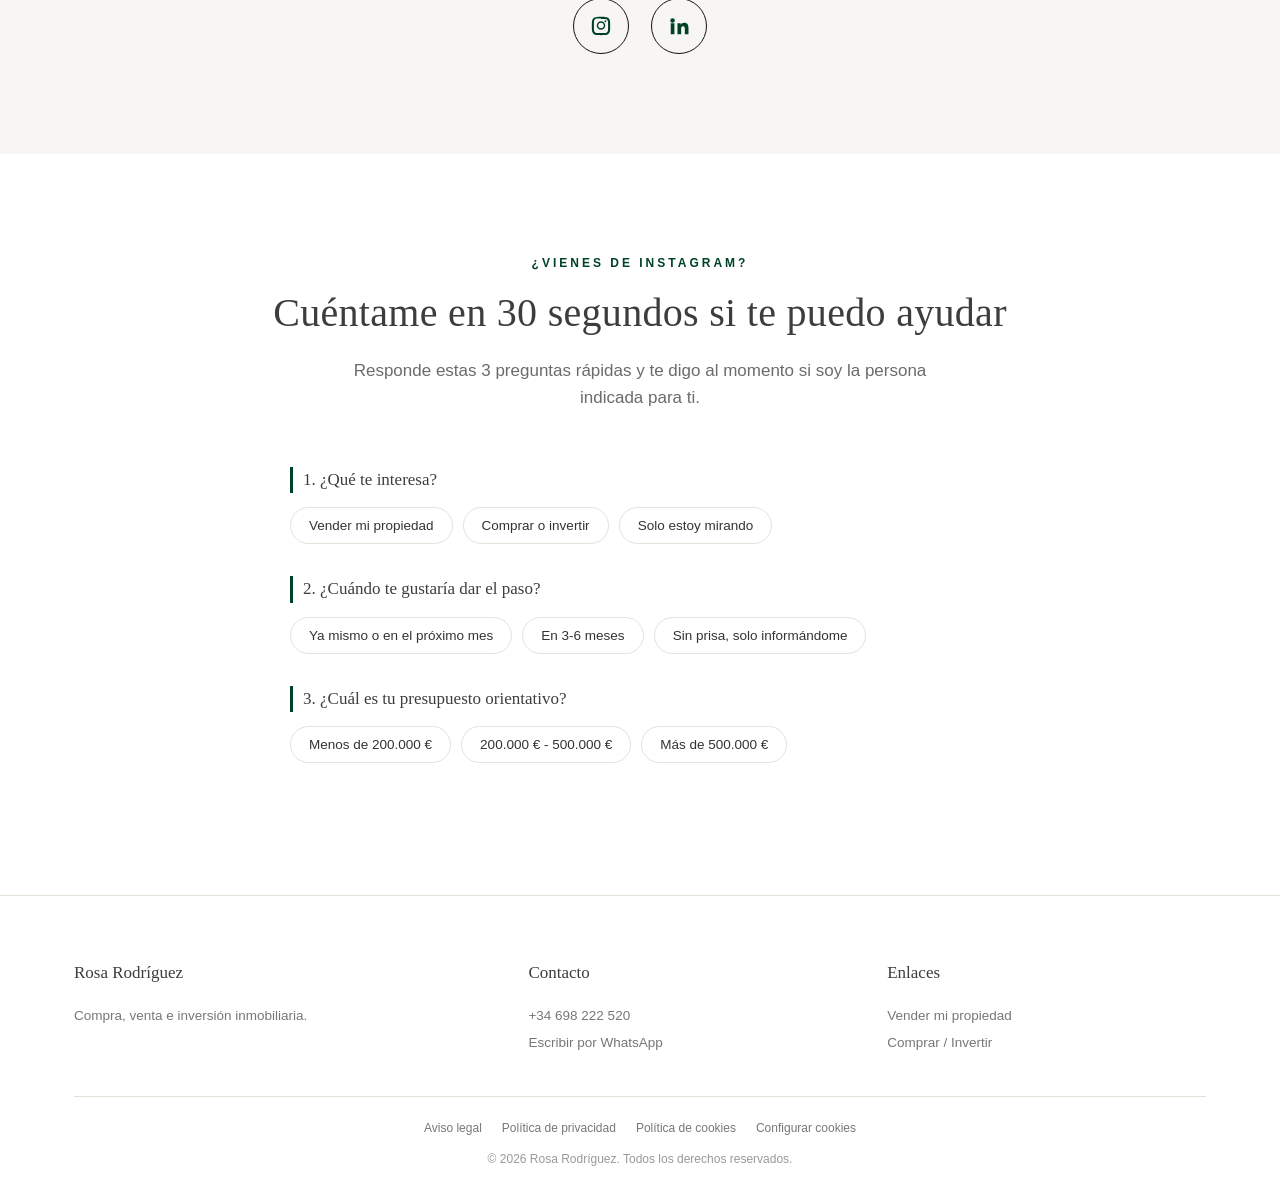
==== commit ecb72742: "Quitar las calculadoras de rentabilidad e hipoteca de la página personal Ahora viven exclusivamente " ====
--- a/index.html
+++ b/index.html
@@ -235,81 +235,6 @@
 .todo{ background:#f3ead8; padding:0 4px; }
 @media (max-width:640px){ .rgpd-box th{ white-space:normal; } }
 
-/* ---------- CALCULADORA DE HIPOTECA ---------- */
-.mortgage-section{ background:var(--ev-bg); }
-.mortgage-box{
-  max-width:1000px; margin:0 auto; background:var(--ev-white);
-  border:1px solid var(--ev-border); border-radius:var(--radius); padding:40px;
-  display:grid; grid-template-columns:1fr 1fr; gap:44px;
-}
-.mortgage-results{ display:flex; flex-direction:column; gap:14px; }
-
-.cost-breakdown{ max-width:1000px; margin:56px auto 0; }
-.cost-breakdown h3{ font-size:22px; margin-bottom:10px; }
-.cost-breakdown h4{
-  font-family:var(--font-serif); font-weight:400; font-size:17px; color:var(--ev-text);
-  margin:28px 0 10px; border-left:3px solid var(--ev-accent); padding-left:10px;
-}
-.cost-intro{ color:var(--ev-gray); font-size:15px; margin-bottom:20px; }
-.cost-note{ color:#555; font-size:14px; line-height:1.7; margin-top:12px; }
-.cost-table{
-  background:var(--ev-white); border:1px solid var(--ev-border); border-radius:var(--radius);
-  overflow:hidden;
-}
-.cost-row{
-  display:grid; grid-template-columns:2fr 1fr 1.2fr; gap:10px;
-  padding:14px 20px; border-bottom:1px solid var(--ev-border); font-size:14px;
-}
-.cost-row:last-child{ border-bottom:none; }
-.cost-row span:nth-child(2), .cost-row span:nth-child(3){ text-align:right; }
-.cost-row-head{
-  background:var(--ev-bg); text-transform:uppercase; font-size:11.5px; letter-spacing:1px; color:#888;
-}
-.cost-row-total{ background:#eef4f1; font-weight:700; color:var(--ev-accent); }
-
-/* ---------- CALCULATOR ---------- */
-.calc-section{ background:var(--ev-white); color:var(--ev-text); }
-.calc-box{
-  background:var(--ev-white);
-  border:1px solid var(--ev-border);
-  border-radius:var(--radius);
-  padding:40px;
-  display:grid;
-  grid-template-columns:1.1fr .9fr;
-  gap:44px;
-}
-.calc-inputs h4{
-  font-family:var(--font-serif); font-weight:400; font-size:17px; color:var(--ev-text);
-  margin:22px 0 14px; border-left:3px solid var(--ev-accent); padding-left:10px;
-}
-.calc-inputs h4:first-child{ margin-top:0; }
-.calc-field{ margin-bottom:14px; }
-.calc-field label{ display:flex; justify-content:space-between; font-size:12.5px; color:#555; margin-bottom:6px; }
-.calc-field label span.val{ color:var(--ev-accent); font-weight:600; }
-.calc-field input[type="number"]{
-  width:100%; padding:10px 12px; border-radius:6px; border:1px solid var(--ev-border);
-  background:#fff; color:var(--ev-text); font-size:14px;
-}
-.calc-field input[type="range"]{ width:100%; accent-color:var(--ev-accent); }
-.calc-toggle{ display:flex; align-items:center; gap:10px; margin:18px 0 6px; }
-.calc-toggle input{ width:18px; height:18px; accent-color:var(--ev-accent); }
-.calc-toggle label{ font-size:13px; color:#333; }
-.mortgage-fields{ display:none; }
-.mortgage-fields.active{ display:block; }
-
-.calc-results{ display:flex; flex-direction:column; gap:14px; }
-.result-card{
-  background:var(--ev-white); border:1px solid var(--ev-border); border-radius:8px;
-  padding:18px 20px;
-}
-.result-card .label{ font-size:11.5px; text-transform:uppercase; letter-spacing:1px; color:#888; margin-bottom:6px; }
-.result-card .value{ font-size:28px; font-family:var(--font-serif); color:var(--ev-text); }
-.result-card .value.small{ font-size:20px; }
-.result-card .hint{ font-size:11.5px; color:#999; margin-top:4px; }
-.result-highlight{ border-color:var(--ev-accent); background:linear-gradient(135deg,#fff,#eef4f1); }
-.result-highlight .value{ color:var(--ev-accent); }
-.calc-cta{ margin-top:8px; }
-
 /* ---------- TESTIMONIALS ---------- */
 .testi-grid{ display:grid; grid-template-columns:repeat(3,1fr); gap:28px; }
 .testi-card{
@@ -415,8 +340,6 @@
     <nav class="nav-links">
       <a href="#vender">Vender</a>
       <a href="#comprar">Comprar / Invertir</a>
-      <a href="#hipoteca">Hipoteca</a>
-      <a href="#calculadora">Calculadora</a>
       <a href="#testimonios">Testimonios</a>
       <a href="#contacto">Contacto</a>
     </nav>
@@ -476,214 +399,6 @@
           <li>Red de contactos notarial, fiscal e hipotecaria</li>
         </ul>
         <a href="#comprar" class="btn btn-primary">Definir mi búsqueda</a>
-      </div>
-    </div>
-  </div>
-</section>
-
-<!-- ============ CALCULADORA DE HIPOTECA ============ -->
-<section class="mortgage-section" id="hipoteca">
-  <div class="wrap">
-    <span class="eyebrow">Antes de comprar</span>
-    <h2 class="section-title">¿Cuánto necesitas ahorrado para tu hipoteca?</h2>
-    <p class="section-sub">Los bancos en España suelen financiar hasta un 80% del precio de compra. Calcula cuánto necesitas tener ahorrado para la entrada y los gastos.</p>
-
-    <div class="mortgage-box">
-      <div class="mortgage-inputs">
-        <div class="calc-field">
-          <label>Precio de la vivienda <span class="val" id="mh_v_precio">250.000 €</span></label>
-          <input type="range" id="mh_precio" min="50000" max="1000000" step="1000" value="250000">
-        </div>
-        <div class="calc-field">
-          <label>% que financia el banco <span class="val" id="mh_v_financiacion">80 %</span></label>
-          <input type="range" id="mh_financiacion" min="50" max="100" step="5" value="80">
-        </div>
-        <div class="calc-field">
-          <label>Gastos de compra (impuestos, notaría, registro, gestoría) <span class="val" id="mh_v_gastos">10 %</span></label>
-          <input type="range" id="mh_gastos" min="0" max="20" step="0.5" value="10">
-        </div>
-        <div class="calc-field">
-          <label>Tipo de interés (TIN) <span class="val" id="mh_v_interes">3 %</span></label>
-          <input type="range" id="mh_interes" min="0" max="10" step="0.05" value="3">
-        </div>
-        <div class="calc-field">
-          <label>Plazo <span class="val" id="mh_v_plazo">25 años</span></label>
-          <input type="range" id="mh_plazo" min="5" max="40" step="1" value="25">
-        </div>
-      </div>
-
-      <div class="mortgage-results">
-        <div class="result-card result-highlight">
-          <div class="label">Necesitas ahorrado</div>
-          <div class="value" id="mh_r_total">75.000 €</div>
-          <div class="hint">Entrada + gastos de compra</div>
-        </div>
-        <div class="result-card">
-          <div class="label">Entrada (no financiada)</div>
-          <div class="value small" id="mh_r_entrada">50.000 €</div>
-          <div class="hint">La parte del precio que el banco no cubre</div>
-        </div>
-        <div class="result-card">
-          <div class="label">Gastos de compra</div>
-          <div class="value small" id="mh_r_gastos">25.000 €</div>
-          <div class="hint">Impuestos, notaría, registro, gestoría</div>
-        </div>
-        <div class="result-card">
-          <div class="label">Importe de la hipoteca</div>
-          <div class="value small" id="mh_r_hipoteca">200.000 €</div>
-          <div class="hint">Lo que financiaría el banco</div>
-        </div>
-        <div class="result-card">
-          <div class="label">Cuota mensual estimada</div>
-          <div class="value small" id="mh_r_cuota">948 €</div>
-          <div class="hint">A tipo fijo, sin comisiones ni seguros</div>
-        </div>
-        <a class="btn btn-accent" id="mhWaBtn" target="_blank" rel="noopener" style="width:100%; justify-content:center;">Enviar este cálculo a Rosa por WhatsApp</a>
-        <p class="form-note">Al pulsar se abrirá WhatsApp con este mensaje. Trataremos los datos que nos envíes según nuestra <a href="privacidad.html" target="_blank">Política de Privacidad</a>.</p>
-      </div>
-    </div>
-
-    <div class="cost-breakdown">
-      <h3>¿En qué se van exactamente esos gastos de compra?</h3>
-      <p class="cost-intro">Para que no haya sorpresas, este es el desglose orientativo para una vivienda de segunda mano en España (los porcentajes exactos dependen de la comunidad autónoma donde compres):</p>
-
-      <div class="cost-table">
-        <div class="cost-row cost-row-head">
-          <span>Concepto</span>
-          <span>% aprox.</span>
-          <span>Ejemplo sobre 300.000 €</span>
-        </div>
-        <div class="cost-row">
-          <span>ITP (Impuesto de Transmisiones Patrimoniales)</span>
-          <span>6 – 10 %</span>
-          <span>18.000 – 30.000 €</span>
-        </div>
-        <div class="cost-row">
-          <span>Notaría</span>
-          <span>0,2 – 0,5 %</span>
-          <span>600 – 1.500 €</span>
-        </div>
-        <div class="cost-row">
-          <span>Registro de la Propiedad</span>
-          <span>0,1 – 0,25 %</span>
-          <span>300 – 750 €</span>
-        </div>
-        <div class="cost-row">
-          <span>Gestoría (tramitación, opcional)</span>
-          <span>—</span>
-          <span>300 – 500 €</span>
-        </div>
-        <div class="cost-row">
-          <span>Tasación (solo si pides hipoteca)</span>
-          <span>—</span>
-          <span>250 – 600 €</span>
-        </div>
-        <div class="cost-row cost-row-total">
-          <span>Total orientativo</span>
-          <span>≈ 7 – 11 %</span>
-          <span>≈ 21.000 – 33.000 €</span>
-        </div>
-      </div>
-      <p class="cost-note">El ITP es el mayor gasto y lo fija cada comunidad autónoma, así que conviene confirmar el porcentaje exacto de la zona donde compres (puede ser menor en casos concretos: familia numerosa, menores de 32 años u otros requisitos). Por eso la calculadora usa un 10% por defecto: es una cifra conservadora, para que siempre te sobre en vez de faltarte. Si compras obra nueva en vez de segunda mano, en lugar de ITP se paga IVA (10%) + AJD (entre 0,75% y 1,5% según la comunidad autónoma).</p>
-
-      <h4>¿Y las arras?</h4>
-      <p class="cost-note">Las arras (o "señal") <strong>no son un gasto adicional</strong>: es un adelanto del propio precio de la vivienda, normalmente entre el 5% y el 10%, que se paga al firmar el contrato de arras y se descuenta del precio final ante notario. Eso sí, es un contrato con consecuencias reales — si el comprador se echa atrás, pierde esa cantidad; si es el vendedor quien se echa atrás, tiene que devolver el doble. Te acompaño en esa firma para que quede todo bien redactado y sin sustos.</p>
-    </div>
-  </div>
-</section>
-
-<!-- ============ CALCULATOR ============ -->
-<section class="calc-section" id="calculadora">
-  <div class="wrap">
-    <span class="eyebrow">Calculadora de inversión</span>
-    <h2 class="section-title">Calcula la rentabilidad real</h2>
-    <p class="section-sub">Introduce tus números reales (precio, gastos, alquiler, hipoteca) y obtén rentabilidad bruta, neta, cash flow y cash-on-cash al instante.</p>
-
-    <div class="calc-box">
-      <div class="calc-inputs">
-        <h4>Compra</h4>
-        <div class="calc-field">
-          <label>Precio de compra <span class="val" id="v_precio">150.000 €</span></label>
-          <input type="range" id="precio" min="20000" max="1000000" step="1000" value="150000">
-        </div>
-        <div class="calc-field">
-          <label>Gastos de compra (impuestos, notaría, gestoría) <span class="val" id="v_gastosCompraPct">10 %</span></label>
-          <input type="range" id="gastosCompraPct" min="0" max="20" step="0.5" value="10">
-        </div>
-        <div class="calc-field">
-          <label>Reforma / puesta a punto <span class="val" id="v_reforma">0 €</span></label>
-          <input type="range" id="reforma" min="0" max="100000" step="500" value="0">
-        </div>
-
-        <h4>Ingresos y gastos de alquiler</h4>
-        <div class="calc-field">
-          <label>Alquiler mensual esperado <span class="val" id="v_alquiler">800 €</span></label>
-          <input type="range" id="alquiler" min="0" max="6000" step="10" value="800">
-        </div>
-        <div class="calc-field">
-          <label>Comunidad + IBI + seguro (al mes) <span class="val" id="v_gastosMes">90 €</span></label>
-          <input type="range" id="gastosMes" min="0" max="1000" step="5" value="90">
-        </div>
-        <div class="calc-field">
-          <label>Vacancia / impagos estimados <span class="val" id="v_vacancia">5 %</span></label>
-          <input type="range" id="vacancia" min="0" max="30" step="1" value="5">
-        </div>
-        <div class="calc-field">
-          <label>Mantenimiento estimado <span class="val" id="v_mantenimiento">3 %</span></label>
-          <input type="range" id="mantenimiento" min="0" max="15" step="0.5" value="3">
-        </div>
-
-        <div class="calc-toggle">
-          <input type="checkbox" id="usaHipoteca">
-          <label for="usaHipoteca">Financio con hipoteca</label>
-        </div>
-        <div class="mortgage-fields" id="mortgageFields">
-          <h4 style="margin-top:0">Hipoteca</h4>
-          <div class="calc-field">
-            <label>Entrada <span class="val" id="v_entrada">20 %</span></label>
-            <input type="range" id="entrada" min="0" max="100" step="1" value="20">
-          </div>
-          <div class="calc-field">
-            <label>Tipo de interés (TIN) <span class="val" id="v_interes">3 %</span></label>
-            <input type="range" id="interes" min="0" max="10" step="0.05" value="3">
-          </div>
-          <div class="calc-field">
-            <label>Plazo <span class="val" id="v_plazo">25 años</span></label>
-            <input type="range" id="plazo" min="5" max="40" step="1" value="25">
-          </div>
-        </div>
-      </div>
-
-      <div class="calc-results">
-        <div class="result-card result-highlight">
-          <div class="label">Rentabilidad bruta anual</div>
-          <div class="value" id="r_bruta">6,40 %</div>
-          <div class="hint">Alquiler anual / (precio + gastos de compra)</div>
-        </div>
-        <div class="result-card result-highlight">
-          <div class="label">Rentabilidad neta anual</div>
-          <div class="value" id="r_neta">4,85 %</div>
-          <div class="hint">Descontando gastos, vacancia y mantenimiento</div>
-        </div>
-        <div class="result-card">
-          <div class="label">Inversión inicial necesaria</div>
-          <div class="value small" id="r_inversion">165.000 €</div>
-          <div class="hint" id="r_inversion_hint">Precio + gastos de compra + reforma</div>
-        </div>
-        <div class="result-card">
-          <div class="label">Cash flow mensual estimado</div>
-          <div class="value small" id="r_cashflow">613 €</div>
-          <div class="hint">Alquiler neto − gastos mensuales − cuota hipoteca</div>
-        </div>
-        <div class="result-card">
-          <div class="label">Cash-on-cash return</div>
-          <div class="value small" id="r_coc">4,85 %</div>
-          <div class="hint">Cash flow anual / inversión inicial aportada</div>
-        </div>
-        <div class="calc-cta">
-          <a class="btn btn-accent" id="calcWaBtn" target="_blank" rel="noopener" style="width:100%; justify-content:center;">Enviar estos datos a Rosa por WhatsApp</a>
-        <p class="form-note">Al pulsar se abrirá WhatsApp con este mensaje. Trataremos los datos que nos envíes según nuestra <a href="privacidad.html" target="_blank">Política de Privacidad</a>.</p>
-        </div>
       </div>
     </div>
   </div>
@@ -968,7 +683,6 @@
         <h4>Enlaces</h4>
         <p><a href="#vender">Vender mi propiedad</a></p>
         <p><a href="#comprar">Comprar / Invertir</a></p>
-        <p><a href="#calculadora">Calculadora de rentabilidad</a></p>
       </div>
     </div>
     <div class="footer-bottom">
@@ -1094,154 +808,6 @@
   sendFormToWhatsapp(this, 'Perfil de búsqueda — Comprar / Invertir');
 });
 
-/* ---------- CALCULADORA DE RENTABILIDAD ---------- */
-const calcIds = ['precio','gastosCompraPct','reforma','alquiler','gastosMes','vacancia','mantenimiento','entrada','interes','plazo'];
-const calcEls = {};
-calcIds.forEach(id => calcEls[id] = document.getElementById(id));
-const usaHipoteca = document.getElementById('usaHipoteca');
-const mortgageFields = document.getElementById('mortgageFields');
-
-const fmtEUR = n => n.toLocaleString('es-ES', {maximumFractionDigits:0}) + ' €';
-const fmtPct = n => n.toLocaleString('es-ES', {minimumFractionDigits:2, maximumFractionDigits:2}) + ' %';
-
-function calcularCuotaHipoteca(principal, tinAnualPct, anios){
-  const i = (tinAnualPct/100)/12;
-  const n = anios*12;
-  if(i === 0) return principal/n;
-  return principal * (i * Math.pow(1+i, n)) / (Math.pow(1+i, n) - 1);
-}
-
-function recalcular(){
-  const precio = parseFloat(calcEls.precio.value);
-  const gastosCompraPct = parseFloat(calcEls.gastosCompraPct.value);
-  const reforma = parseFloat(calcEls.reforma.value);
-  const alquilerMensual = parseFloat(calcEls.alquiler.value);
-  const gastosMes = parseFloat(calcEls.gastosMes.value);
-  const vacanciaPct = parseFloat(calcEls.vacancia.value);
-  const mantenimientoPct = parseFloat(calcEls.mantenimiento.value);
-
-  document.getElementById('v_precio').textContent = fmtEUR(precio);
-  document.getElementById('v_gastosCompraPct').textContent = gastosCompraPct + ' %';
-  document.getElementById('v_reforma').textContent = fmtEUR(reforma);
-  document.getElementById('v_alquiler').textContent = fmtEUR(alquilerMensual);
-  document.getElementById('v_gastosMes').textContent = fmtEUR(gastosMes);
-  document.getElementById('v_vacancia').textContent = vacanciaPct + ' %';
-  document.getElementById('v_mantenimiento').textContent = mantenimientoPct + ' %';
-
-  const gastosCompra = precio * (gastosCompraPct/100);
-  const inversionTotal = precio + gastosCompra + reforma;
-
-  const alquilerAnualBruto = alquilerMensual * 12;
-  const perdidaVacancia = alquilerAnualBruto * (vacanciaPct/100);
-  const mantenimientoAnual = alquilerAnualBruto * (mantenimientoPct/100);
-  const gastosMesAnual = gastosMes * 12;
-  const gastosAnualesTotales = perdidaVacancia + mantenimientoAnual + gastosMesAnual;
-  const alquilerAnualNeto = alquilerAnualBruto - gastosAnualesTotales;
-
-  const rentabilidadBruta = inversionTotal > 0 ? (alquilerAnualBruto / inversionTotal) * 100 : 0;
-  const rentabilidadNeta = inversionTotal > 0 ? (alquilerAnualNeto / inversionTotal) * 100 : 0;
-
-  document.getElementById('r_bruta').textContent = fmtPct(rentabilidadBruta);
-  document.getElementById('r_neta').textContent = fmtPct(rentabilidadNeta);
-
-  let cuotaMensual = 0;
-  let aportacionInicial = inversionTotal;
-  let hintInversion = 'Precio + gastos de compra + reforma';
-
-  if(usaHipoteca.checked){
-    const entradaPct = parseFloat(calcEls.entrada.value);
-    const interesPct = parseFloat(calcEls.interes.value);
-    const plazoAnios = parseFloat(calcEls.plazo.value);
-
-    document.getElementById('v_entrada').textContent = entradaPct + ' %';
-    document.getElementById('v_interes').textContent = interesPct + ' %';
-    document.getElementById('v_plazo').textContent = plazoAnios + ' años';
-
-    const entradaImporte = precio * (entradaPct/100);
-    const principalFinanciado = precio - entradaImporte;
-    cuotaMensual = calcularCuotaHipoteca(principalFinanciado, interesPct, plazoAnios);
-    aportacionInicial = entradaImporte + gastosCompra + reforma;
-    hintInversion = 'Entrada + gastos de compra + reforma';
-  }
-
-  const gastosMensualesTotales = gastosMes + (mantenimientoAnual/12) + (perdidaVacancia/12);
-  const cashflowMensual = alquilerMensual - gastosMensualesTotales - cuotaMensual;
-  const cashflowAnual = cashflowMensual * 12;
-  const cashOnCash = aportacionInicial > 0 ? (cashflowAnual / aportacionInicial) * 100 : 0;
-
-  document.getElementById('r_inversion').textContent = fmtEUR(aportacionInicial);
-  document.getElementById('r_inversion_hint').textContent = hintInversion;
-  document.getElementById('r_cashflow').textContent = fmtEUR(Math.round(cashflowMensual)) + (cashflowMensual < 0 ? ' (negativo)' : '');
-  document.getElementById('r_coc').textContent = fmtPct(cashOnCash);
-
-  const waText = encodeURIComponent(
-    `Hola ${BRAND.agentName}, he usado tu calculadora de rentabilidad y me gustaría hablar de este caso:\n`+
-    `Precio: ${fmtEUR(precio)}\n`+
-    `Gastos de compra: ${gastosCompraPct}% (${fmtEUR(gastosCompra)})\n`+
-    `Reforma: ${fmtEUR(reforma)}\n`+
-    `Alquiler mensual: ${fmtEUR(alquilerMensual)}\n`+
-    `Rentabilidad bruta: ${fmtPct(rentabilidadBruta)}\n`+
-    `Rentabilidad neta: ${fmtPct(rentabilidadNeta)}\n`+
-    (usaHipoteca.checked ? `Cash-on-cash: ${fmtPct(cashOnCash)}\n` : '')+
-    `¿Podemos revisarlo juntos?` + utmSuffix()
-  );
-  document.getElementById('calcWaBtn').href = `https://wa.me/${BRAND.whatsapp}?text=${waText}`;
-}
-
-calcIds.forEach(id => calcEls[id].addEventListener('input', recalcular));
-usaHipoteca.addEventListener('change', function(){
-  mortgageFields.classList.toggle('active', this.checked);
-  recalcular();
-});
-
-recalcular();
-document.getElementById('calcWaBtn').addEventListener('click', () => trackMeta('Lead', { content_name: 'Calculadora de rentabilidad' }));
-
-/* ---------- CALCULADORA DE HIPOTECA ---------- */
-const mhIds = ['mh_precio', 'mh_financiacion', 'mh_gastos', 'mh_interes', 'mh_plazo'];
-const mhEls = {};
-mhIds.forEach(id => mhEls[id] = document.getElementById(id));
-
-function recalcularHipoteca(){
-  const precio = parseFloat(mhEls.mh_precio.value);
-  const financiacionPct = parseFloat(mhEls.mh_financiacion.value);
-  const gastosPct = parseFloat(mhEls.mh_gastos.value);
-  const interesPct = parseFloat(mhEls.mh_interes.value);
-  const plazoAnios = parseFloat(mhEls.mh_plazo.value);
-
-  document.getElementById('mh_v_precio').textContent = fmtEUR(precio);
-  document.getElementById('mh_v_financiacion').textContent = financiacionPct + ' %';
-  document.getElementById('mh_v_gastos').textContent = gastosPct + ' %';
-  document.getElementById('mh_v_interes').textContent = interesPct + ' %';
-  document.getElementById('mh_v_plazo').textContent = plazoAnios + ' años';
-
-  const entrada = precio * (1 - financiacionPct / 100);
-  const gastosCompra = precio * (gastosPct / 100);
-  const totalNecesario = entrada + gastosCompra;
-  const importeHipoteca = precio * (financiacionPct / 100);
-  const cuotaMensual = calcularCuotaHipoteca(importeHipoteca, interesPct, plazoAnios);
-
-  document.getElementById('mh_r_total').textContent = fmtEUR(totalNecesario);
-  document.getElementById('mh_r_entrada').textContent = fmtEUR(entrada);
-  document.getElementById('mh_r_gastos').textContent = fmtEUR(gastosCompra);
-  document.getElementById('mh_r_hipoteca').textContent = fmtEUR(importeHipoteca);
-  document.getElementById('mh_r_cuota').textContent = fmtEUR(Math.round(cuotaMensual));
-
-  const waText = encodeURIComponent(
-    `Hola ${BRAND.agentName}, he calculado cuánto necesito para una hipoteca en tu web:\n`+
-    `Precio de la vivienda: ${fmtEUR(precio)}\n`+
-    `Financiación del banco: ${financiacionPct}% (${fmtEUR(importeHipoteca)})\n`+
-    `Necesito ahorrado: ${fmtEUR(totalNecesario)} (entrada + gastos)\n`+
-    `Cuota mensual estimada: ${fmtEUR(Math.round(cuotaMensual))}\n`+
-    `¿Me ayudas a ver qué opciones tengo?` + utmSuffix()
-  );
-  document.getElementById('mhWaBtn').href = `https://wa.me/${BRAND.whatsapp}?text=${waText}`;
-}
-
-mhIds.forEach(id => mhEls[id].addEventListener('input', recalcularHipoteca));
-recalcularHipoteca();
-document.getElementById('mhWaBtn').addEventListener('click', () => trackMeta('Lead', { content_name: 'Calculadora de hipoteca' }));
-
 /* ---------- QUIZ DE INTERÉS ---------- */
 const quizAnswers = {};
 document.querySelectorAll('.quiz-question').forEach(q => {
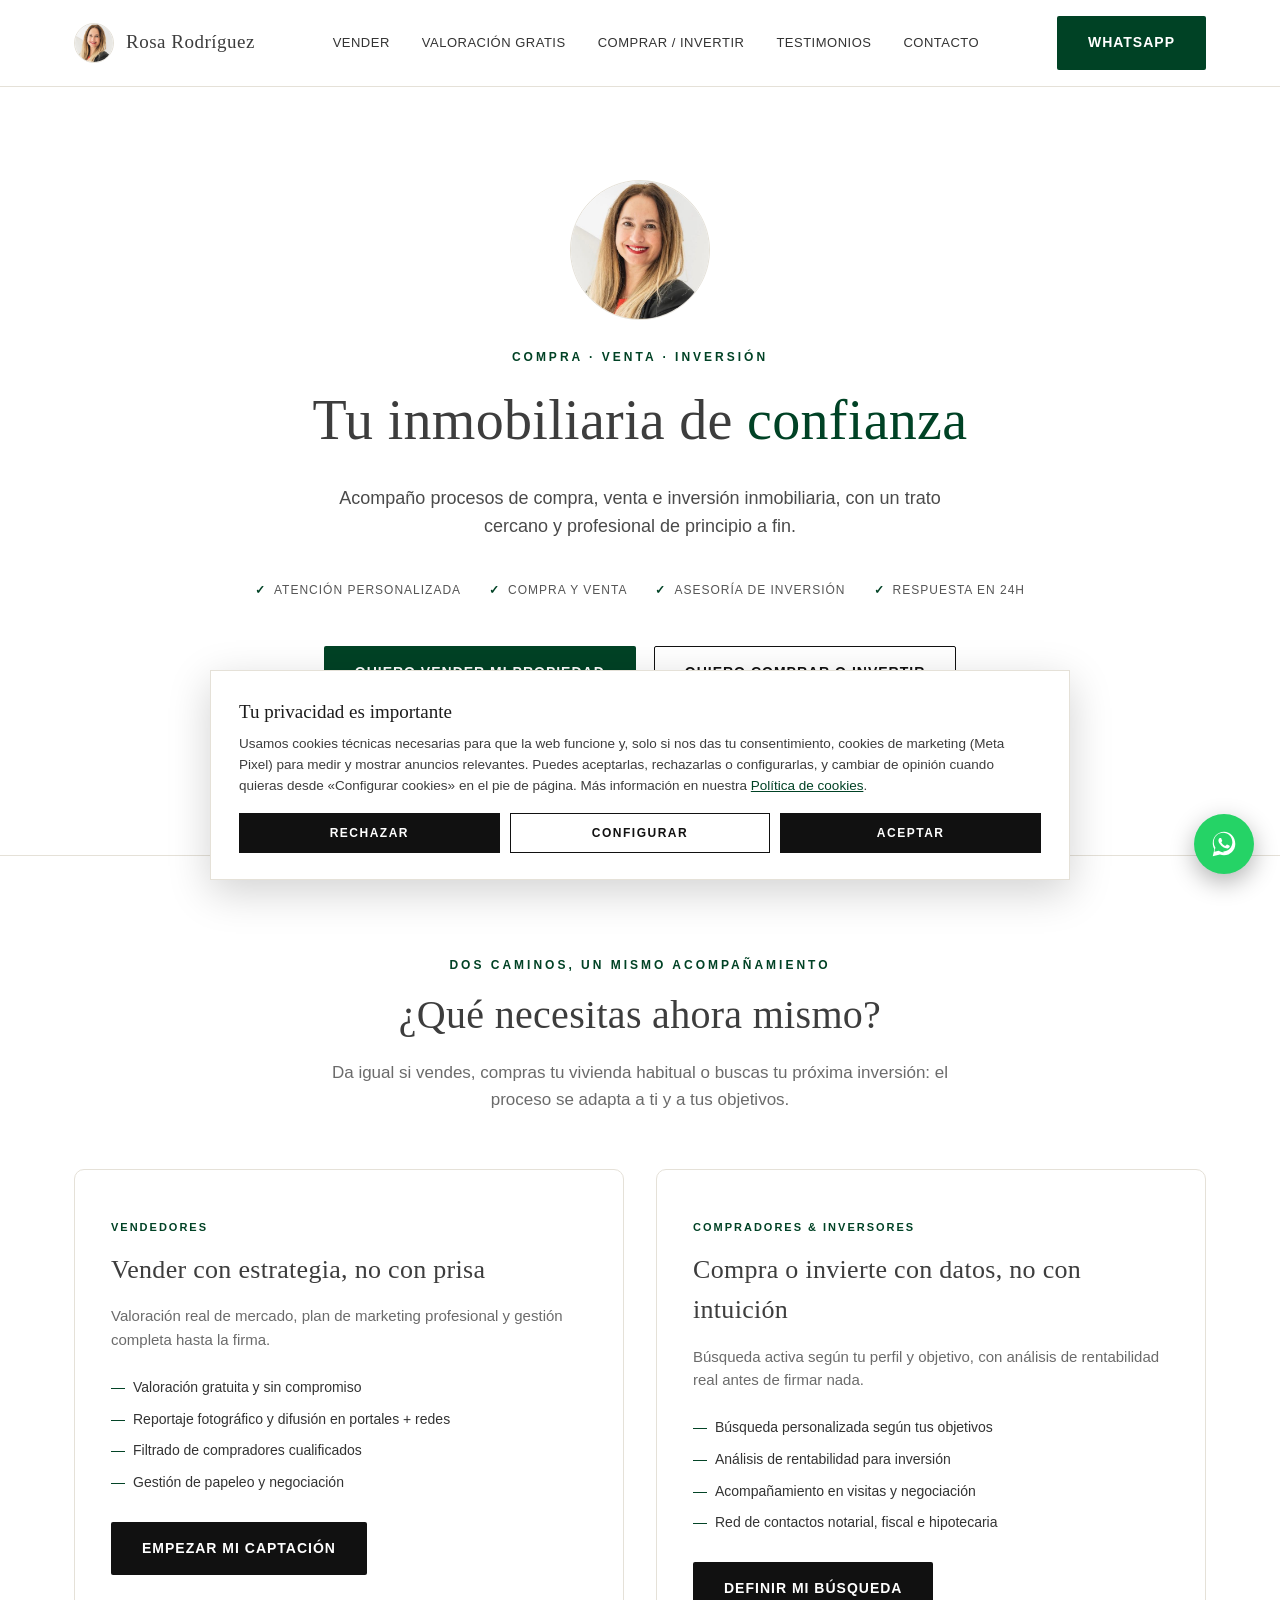
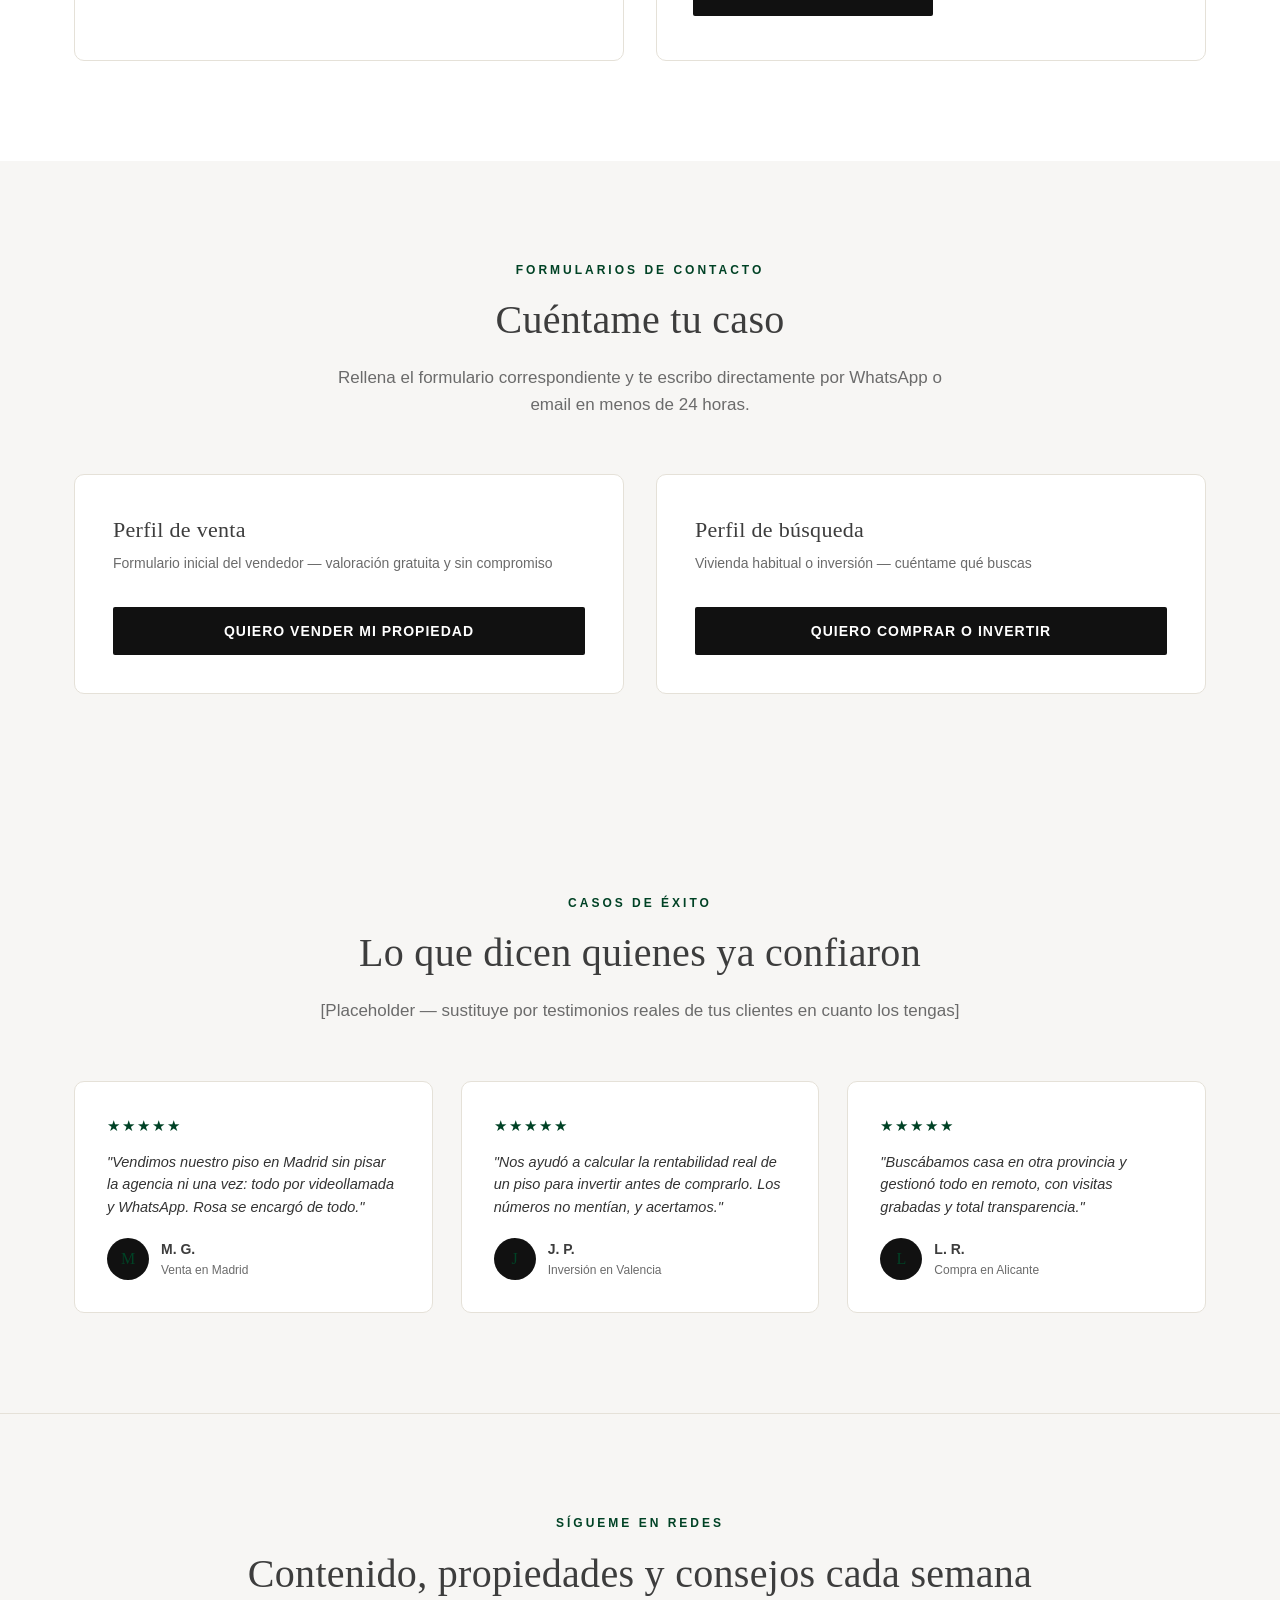
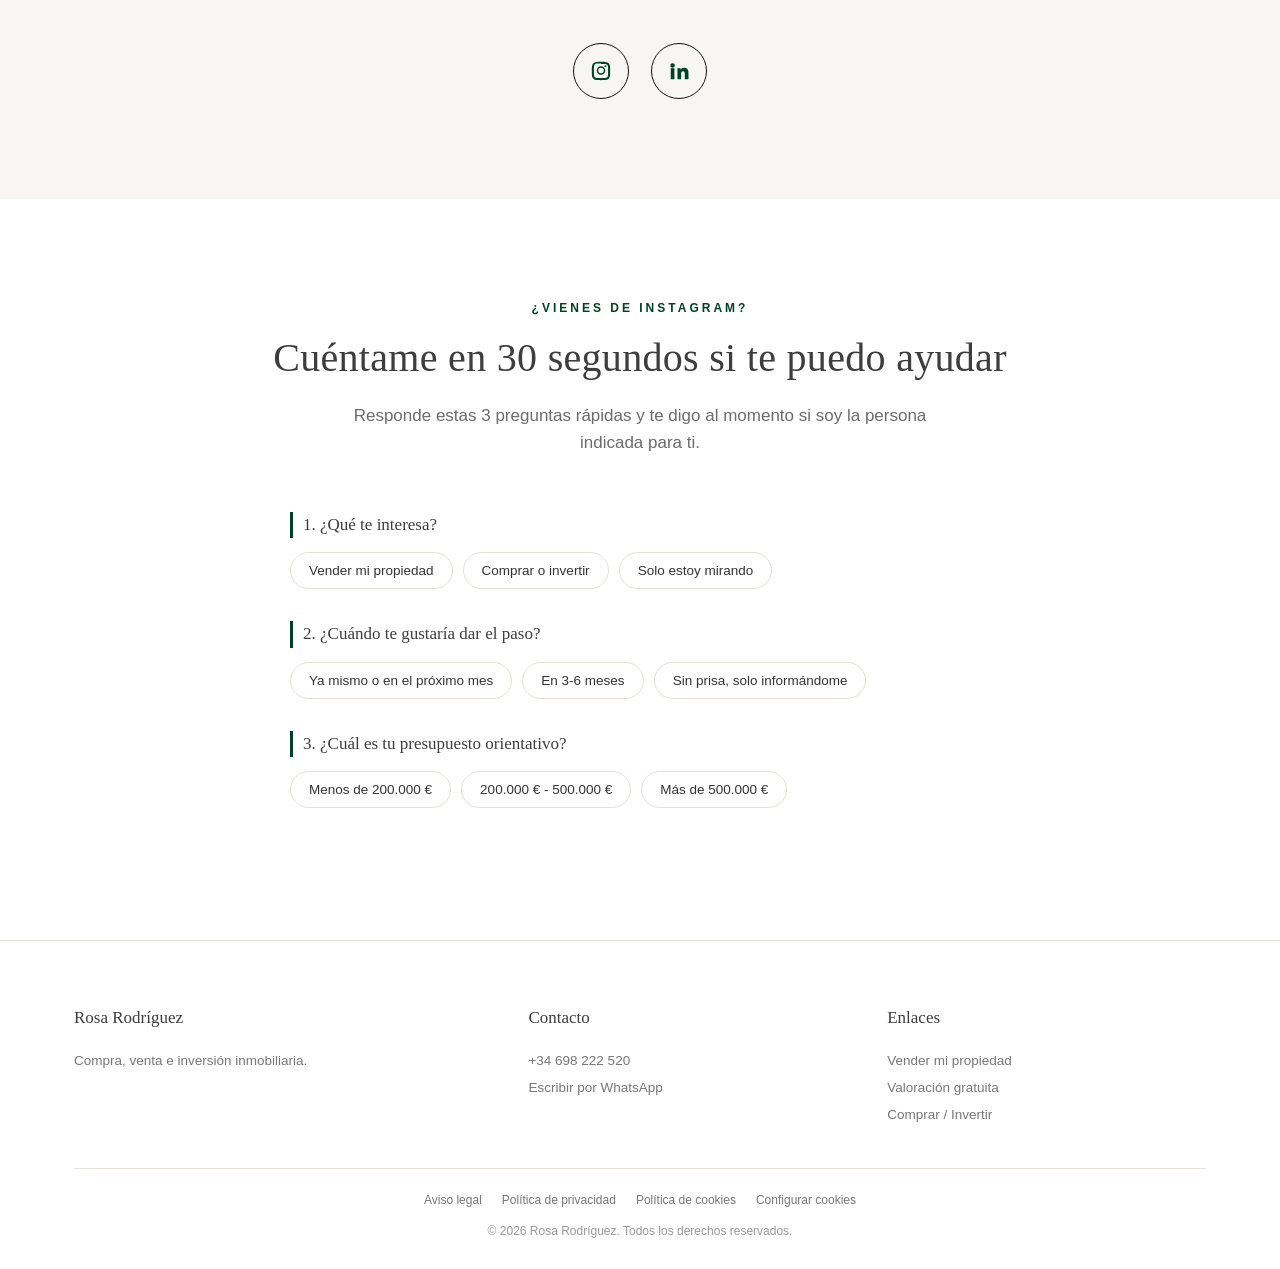
==== commit f72edb90: "Captación sin llamadas: página de valoración gratuita para venta y alquiler - valoracion.html: el pr" ====
--- a/index.html
+++ b/index.html
@@ -168,6 +168,8 @@
 }
 .hero-badges span::before{ content:"✓"; color:var(--ev-accent); font-weight:700; }
 .hero-cta{ display:flex; gap:18px; justify-content:center; flex-wrap:wrap; }
+.hero-valoracion{ margin-top:22px; font-size:15px; }
+.hero-valoracion a{ color:var(--ev-accent); text-decoration:underline; font-weight:600; }
 
 /* ---------- FUNNEL CARDS (dual) ---------- */
 .dual{
@@ -339,6 +341,7 @@
     </div>
     <nav class="nav-links">
       <a href="#vender">Vender</a>
+      <a href="valoracion.html">Valoración gratis</a>
       <a href="#comprar">Comprar / Invertir</a>
       <a href="#testimonios">Testimonios</a>
       <a href="#contacto">Contacto</a>
@@ -366,6 +369,7 @@
       <a href="#vender" class="btn btn-accent">Quiero vender mi propiedad</a>
       <a href="#comprar" class="btn btn-outline">Quiero comprar o invertir</a>
     </div>
+    <p class="hero-valoracion"><a href="valoracion.html">¿Cuánto vale tu casa? Calcúlalo gratis en 1 minuto →</a></p>
   </div>
 </section>
 
@@ -682,6 +686,7 @@
       <div>
         <h4>Enlaces</h4>
         <p><a href="#vender">Vender mi propiedad</a></p>
+        <p><a href="valoracion.html">Valoración gratuita</a></p>
         <p><a href="#comprar">Comprar / Invertir</a></p>
       </div>
     </div>
